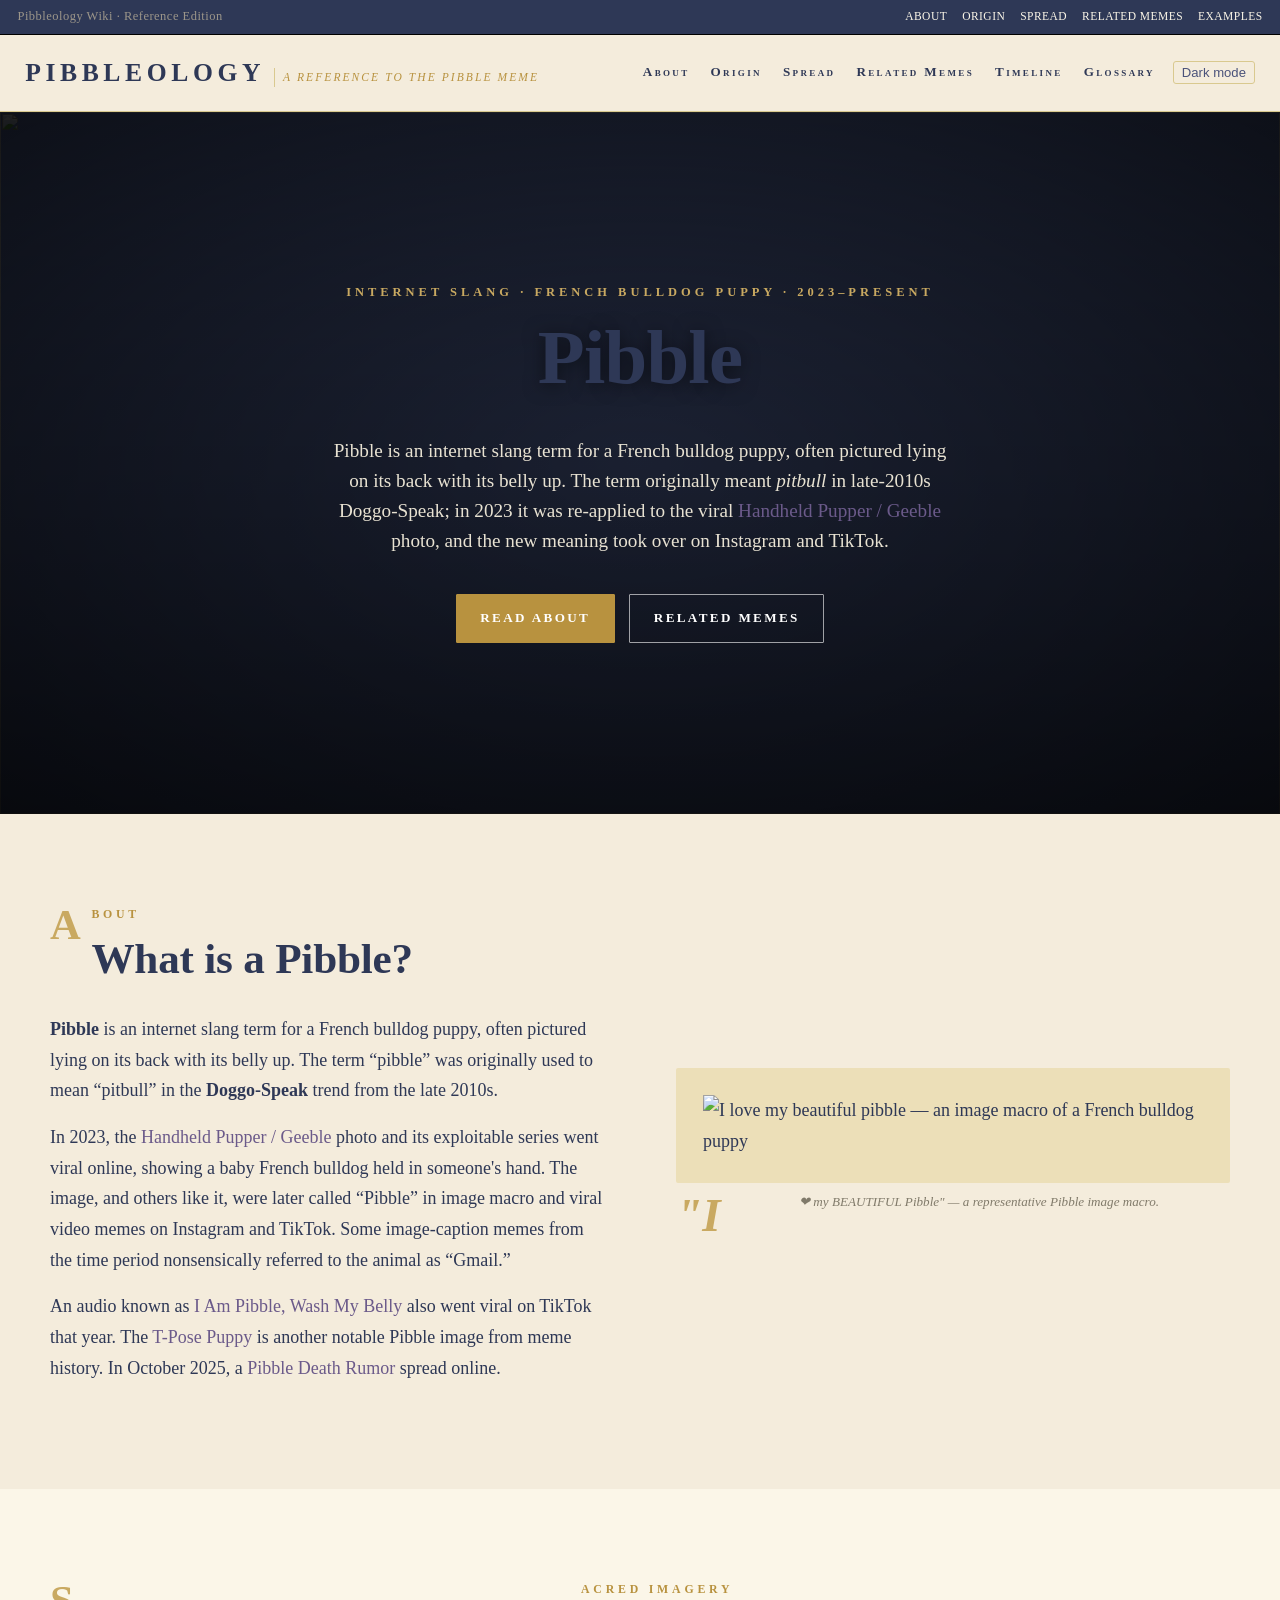
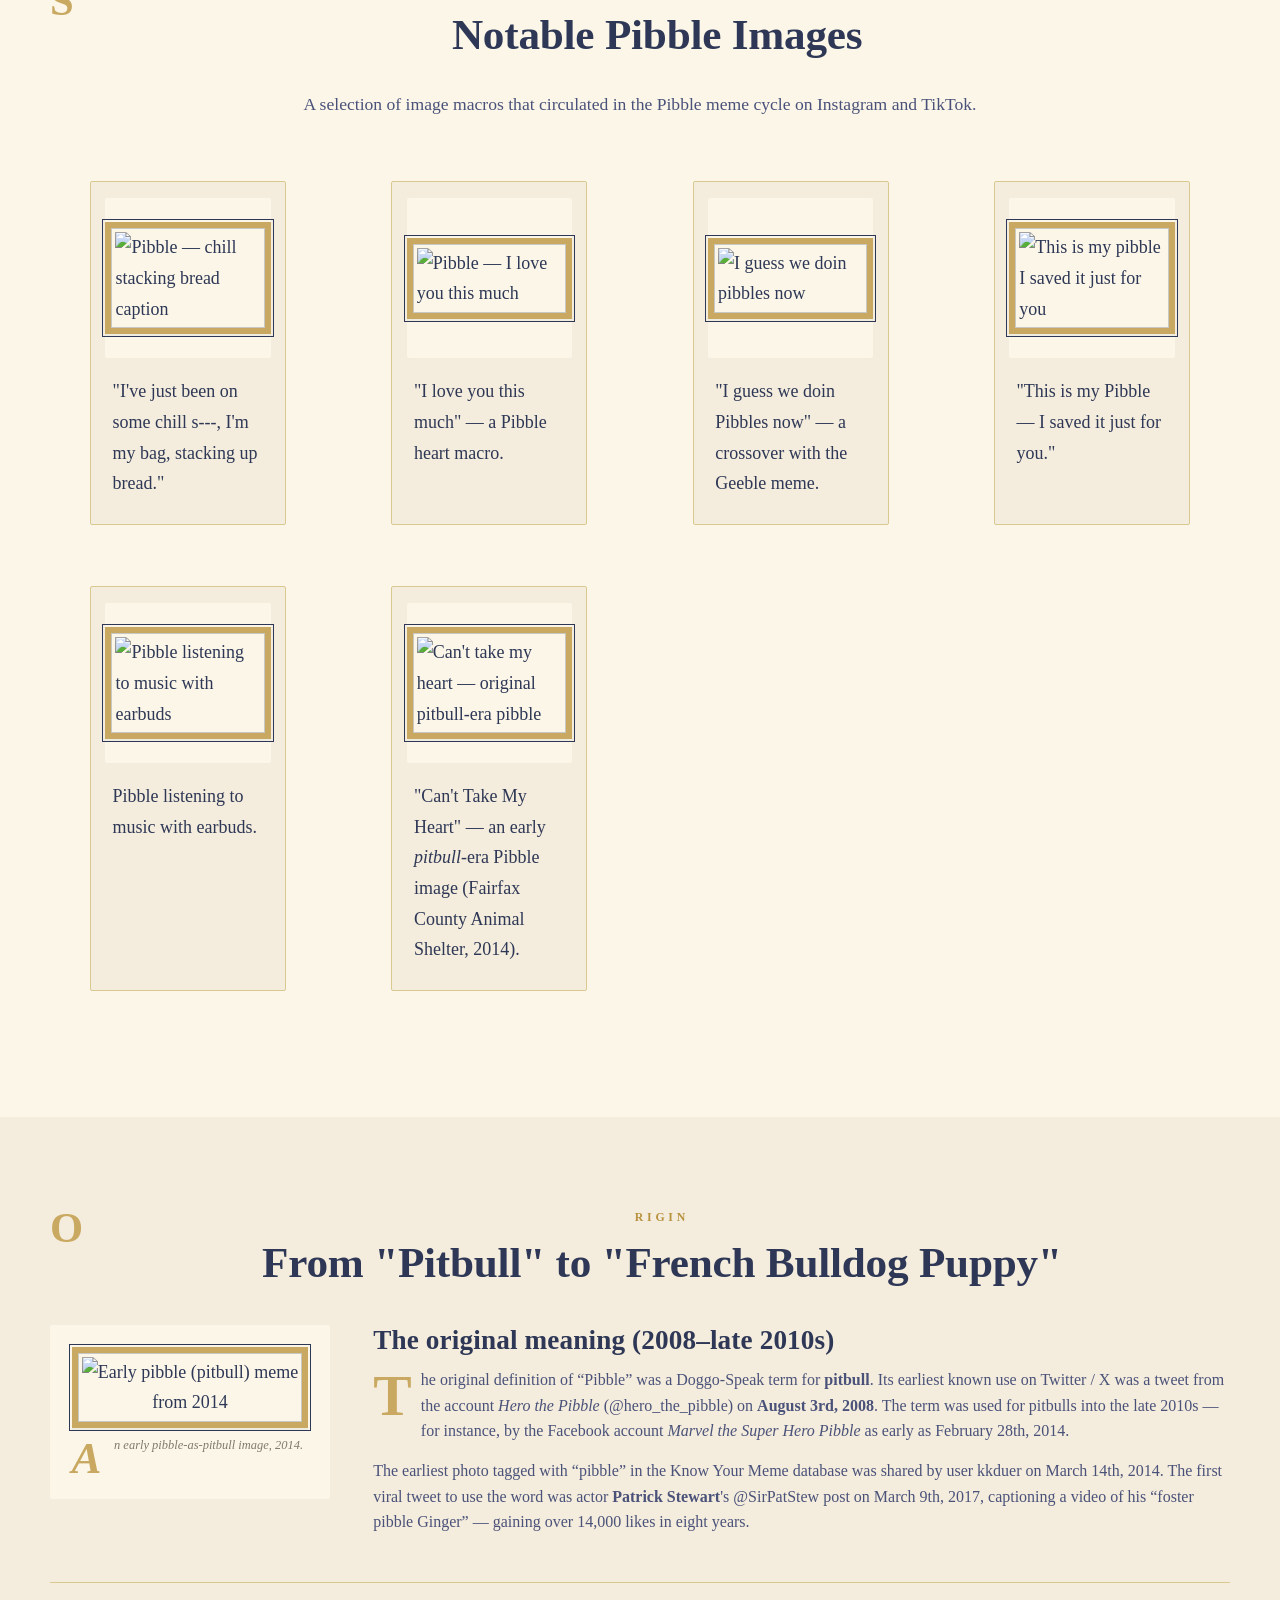
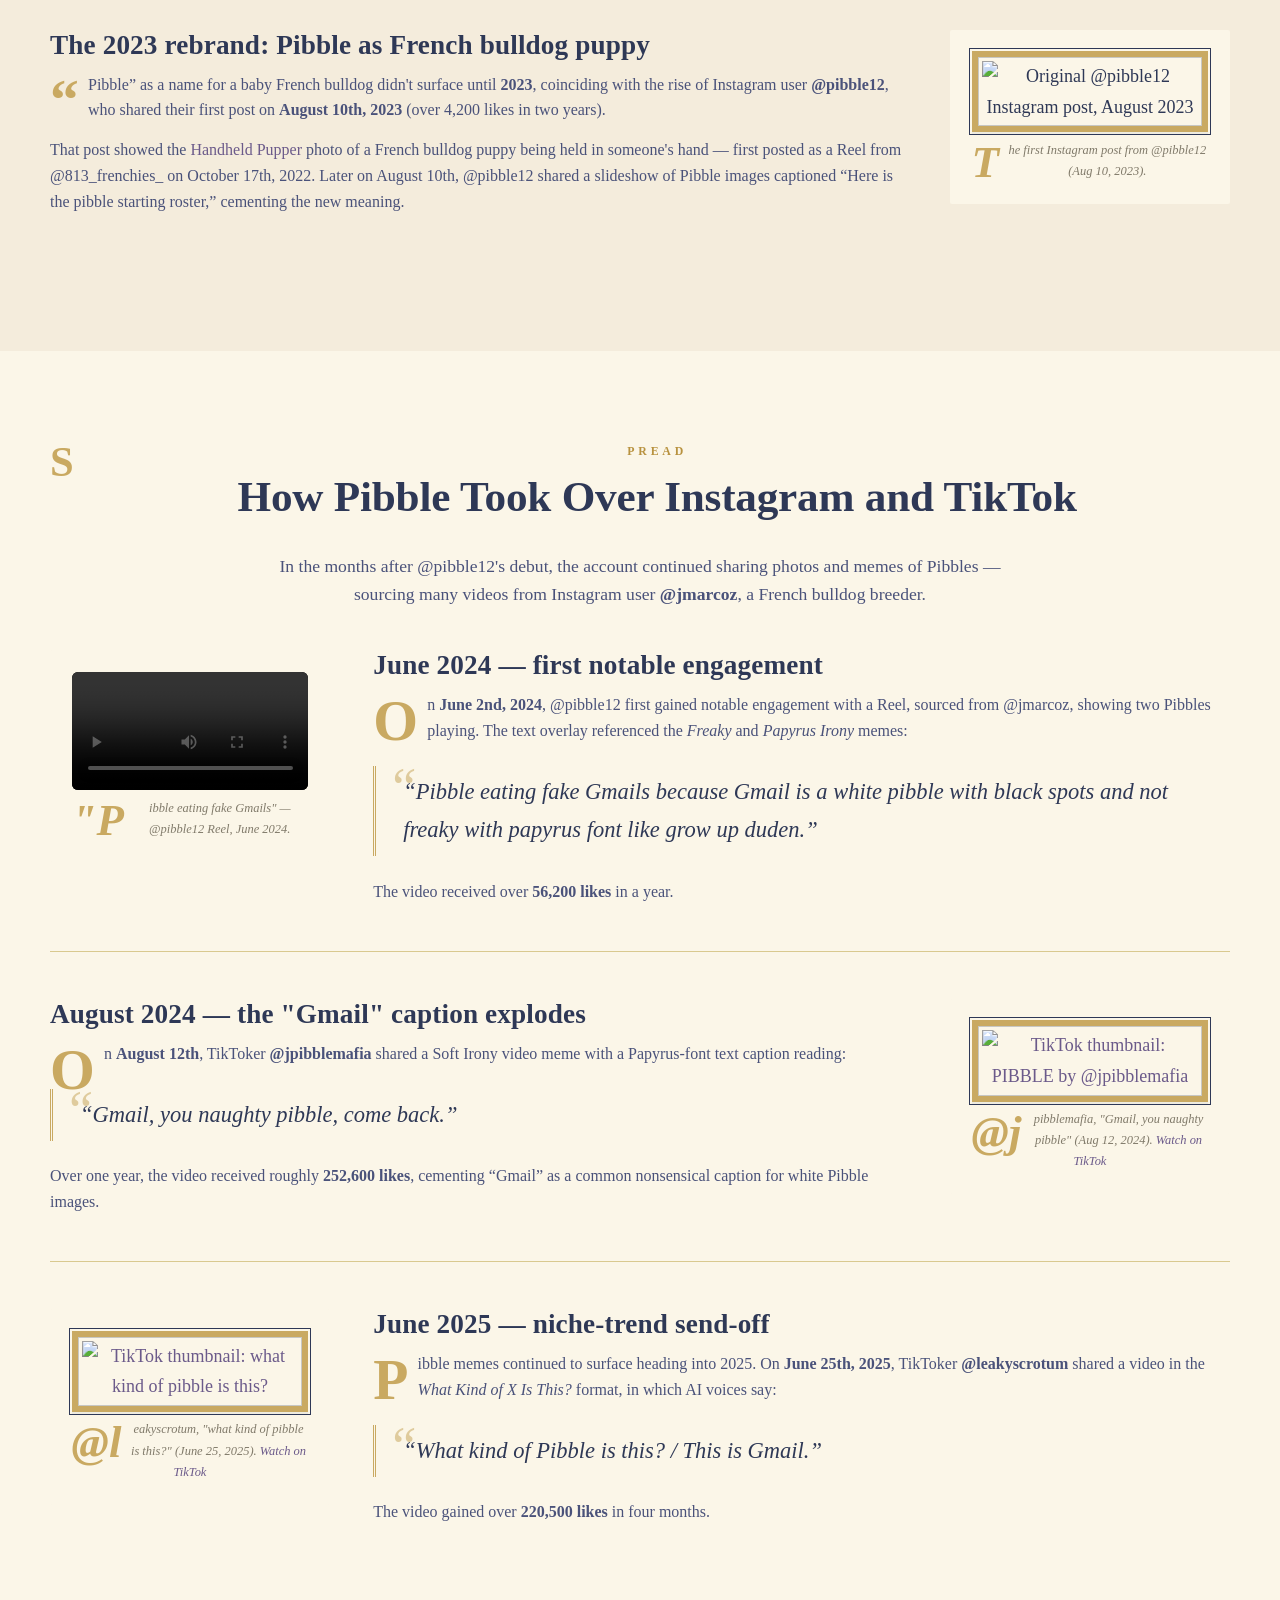
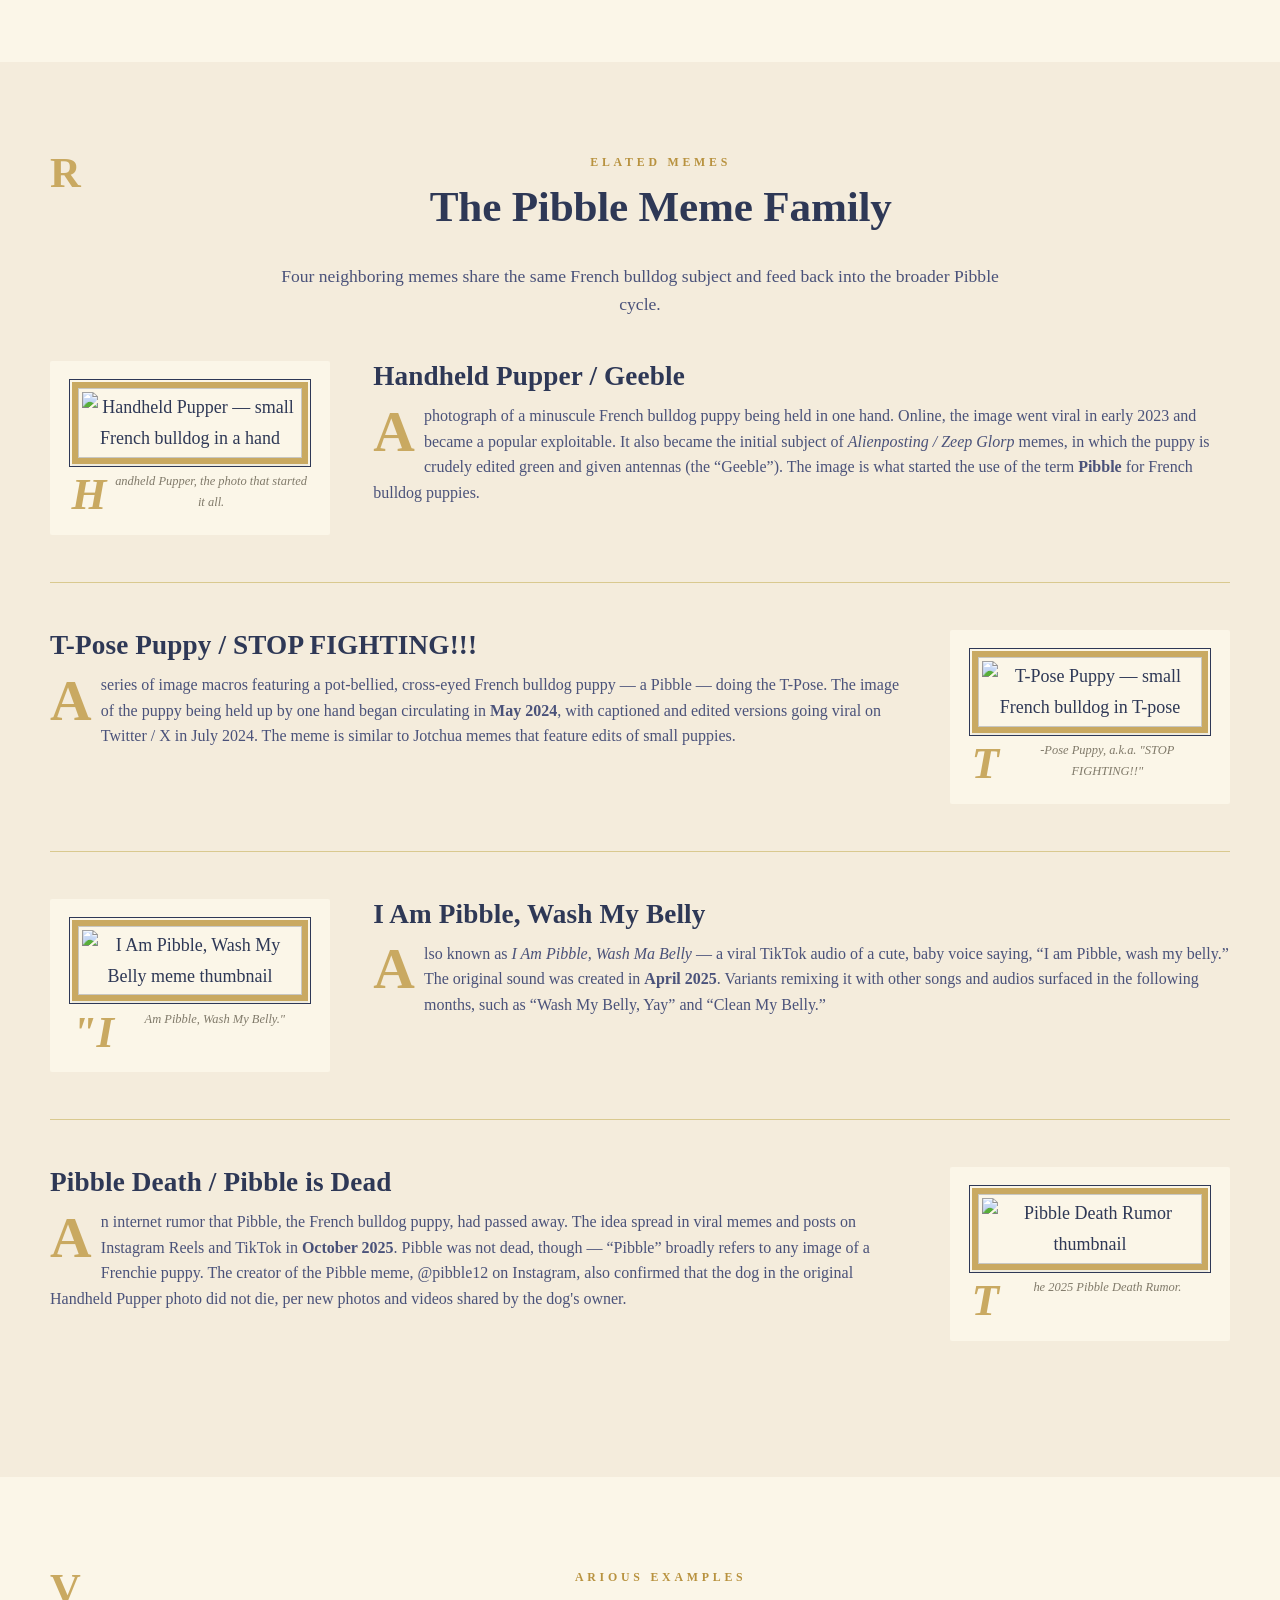
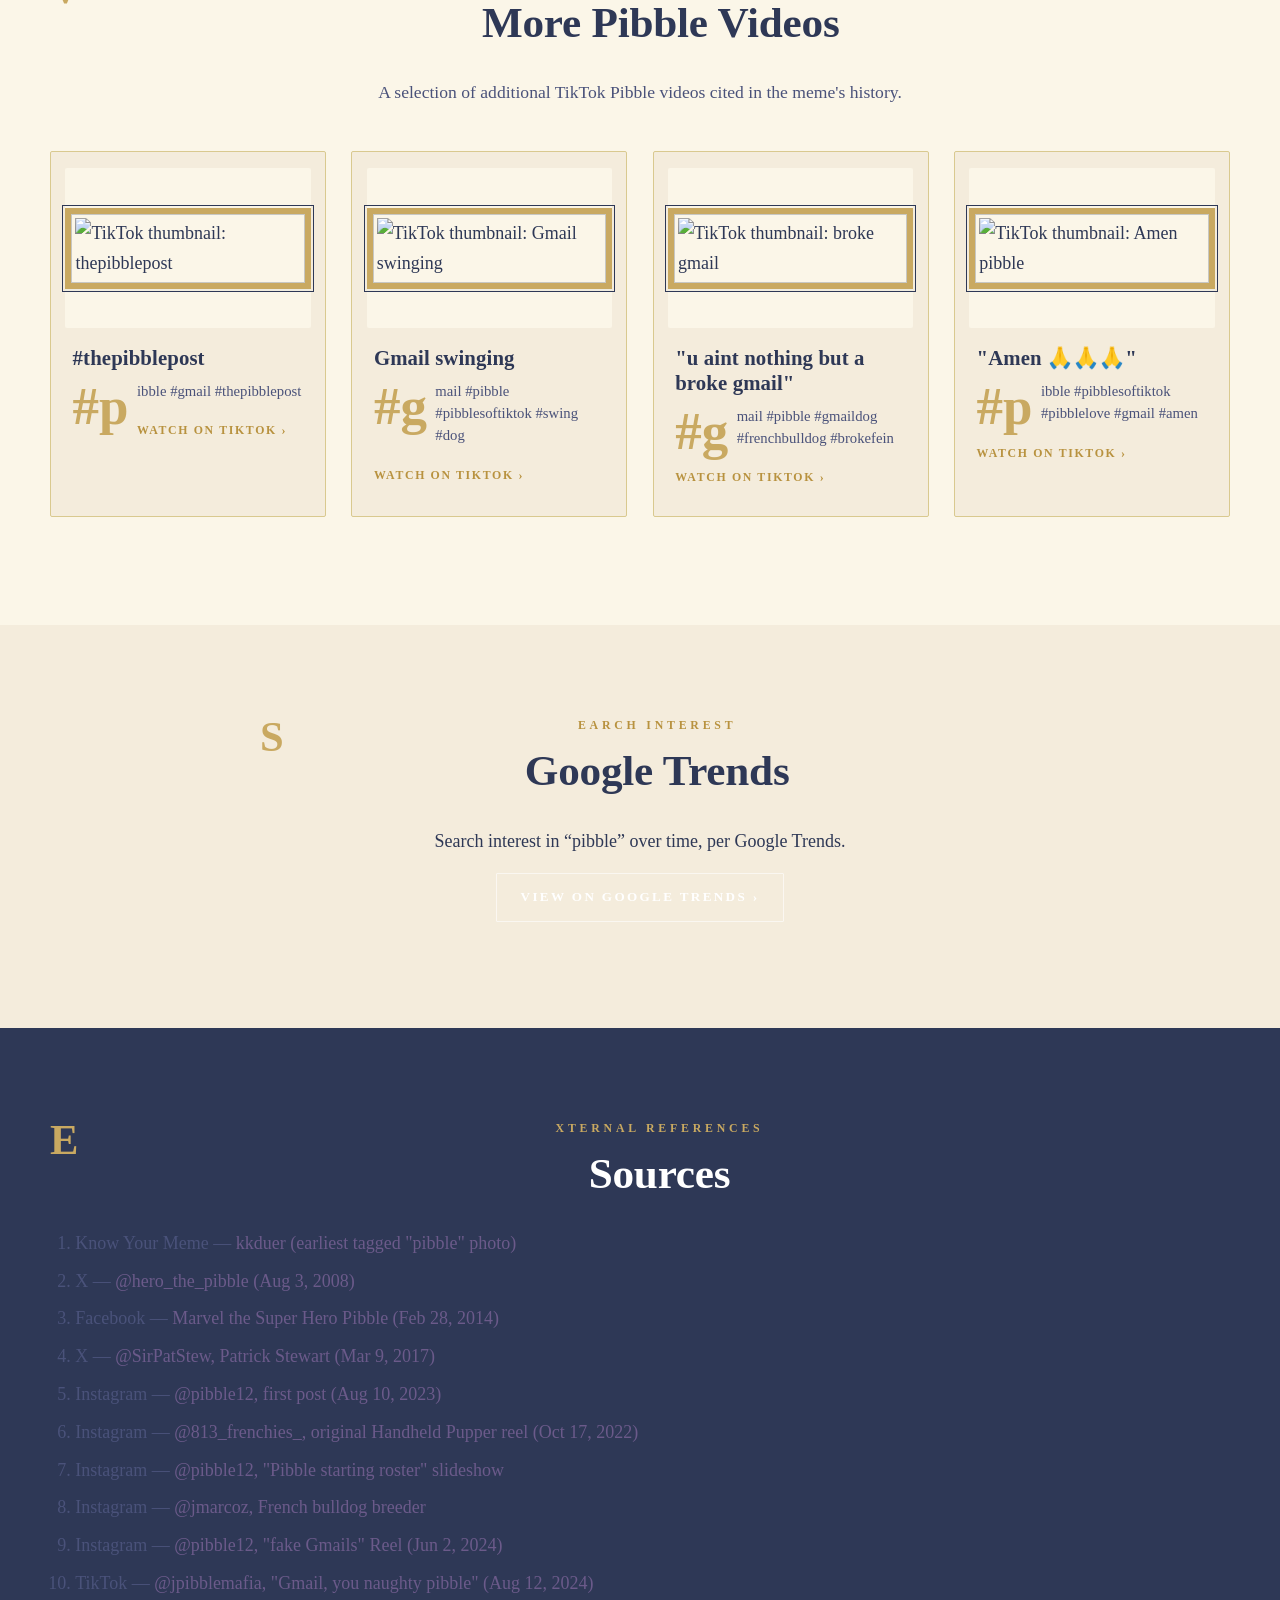
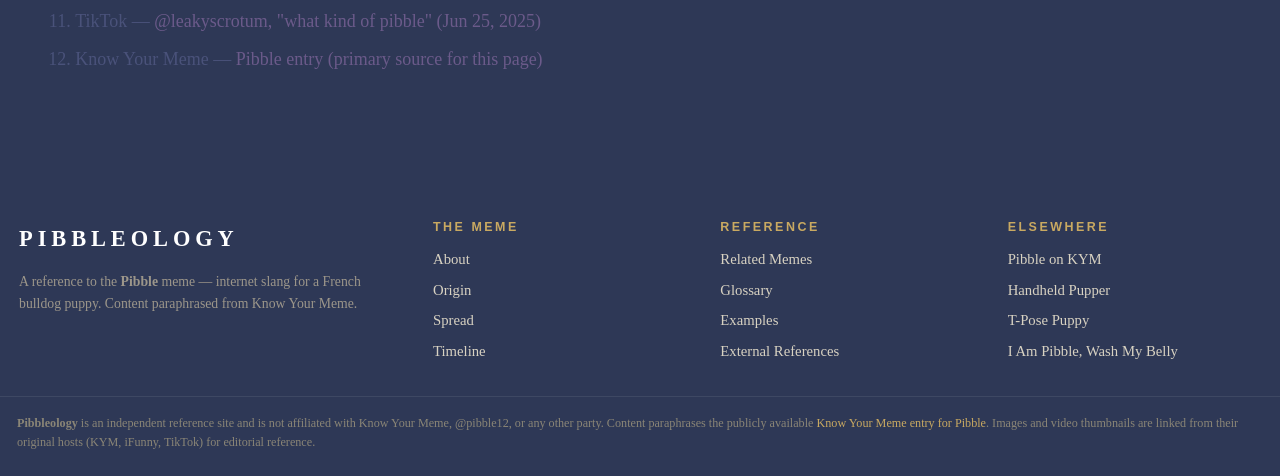
==== index.html @ 84e700c6 "Reskin site as illuminated manuscript ("Reliquary Pastel") Swap palette and typography across the wh" ====
<!doctype html>
<html lang="en" data-theme="light">
<head>
<meta charset="utf-8">
<meta name="viewport" content="width=device-width,initial-scale=1">
<title>Pibble — The Pibbleology Wiki</title>
<meta name="description" content="Pibble is an internet slang term for a French bulldog puppy, often pictured lying on its back with its belly up. A complete reference to the meme — its origin, spread, related memes (Handheld Pupper / Geeble, T-Pose Puppy, I Am Pibble Wash My Belly), and the 2025 Pibble Death Rumor.">
<link rel="stylesheet" href="style.css">
<link rel="icon" href="data:image/svg+xml,%3Csvg xmlns='http://www.w3.org/2000/svg' viewBox='0 0 64 64'%3E%3Ccircle cx='32' cy='32' r='28' fill='%238a6d3b'/%3E%3Ctext x='32' y='44' font-family='Georgia' font-size='36' fill='white' text-anchor='middle'%3EP%3C/text%3E%3C/svg%3E">
</head>
<body class="institutional">

<a class="skip-link" href="#content">Skip to content</a>

<div class="utility-bar">
  <div class="utility-inner">
    <span class="util-locale">Pibbleology Wiki &middot; Reference Edition</span>
    <span class="util-spacer"></span>
    <a href="#about">About</a>
    <a href="#origin">Origin</a>
    <a href="#spread">Spread</a>
    <a href="#related">Related Memes</a>
    <a href="#examples">Examples</a>
  </div>
</div>

<header class="site-header institutional-header" role="banner">
  <div class="header-inner">
    <a class="brand" href="index.html" aria-label="Pibbleology home">
      <span class="brand-mark">PIBBLEOLOGY</span>
      <span class="brand-tag">A Reference to the Pibble Meme</span>
    </a>
    <span class="header-spacer"></span>
    <nav class="header-nav" aria-label="Primary">
      <a href="#about">About</a>
      <a href="#origin">Origin</a>
      <a href="#spread">Spread</a>
      <a href="characters.html">Related Memes</a>
      <a href="lore-timeline.html">Timeline</a>
      <a href="glossary.html">Glossary</a>
    </nav>
    <button id="theme-toggle" class="theme-toggle" type="button" aria-pressed="false">Dark mode</button>
  </div>
</header>

<main id="content" role="main">

  <section class="hero-mega" aria-labelledby="hero-h">
    <div class="hero-mega-bg" aria-hidden="true">
      <img src="https://i.kym-cdn.com/entries/icons/facebook/000/055/364/pibble.jpg" alt="">
    </div>
    <div class="hero-mega-inner">
      <p class="hero-eyebrow">Internet Slang &middot; French Bulldog Puppy &middot; 2023–present</p>
      <h1 id="hero-h" class="hero-mega-title">Pibble</h1>
      <p class="hero-mega-sub">
        Pibble is an internet slang term for a French bulldog puppy, often
        pictured lying on its back with its belly up. The term originally meant
        <em>pitbull</em> in late-2010s Doggo-Speak; in 2023 it was re-applied to
        the viral <a href="#handheld">Handheld Pupper / Geeble</a> photo, and
        the new meaning took over on Instagram and TikTok.
      </p>
      <div class="hero-cta-row">
        <a class="cta-primary" href="#about">Read About</a>
        <a class="cta-secondary" href="#related">Related Memes</a>
      </div>
    </div>
  </section>

  <section id="about" class="block block-split" aria-labelledby="about-h">
    <div class="block-inner">
      <div class="split-text">
        <p class="block-eyebrow">About</p>
        <h2 id="about-h">What is a Pibble?</h2>
        <p>
          <strong>Pibble</strong> is an internet slang term for a French
          bulldog puppy, often pictured lying on its back with its belly up.
          The term <q>pibble</q> was originally used to mean <q>pitbull</q> in
          the <strong>Doggo-Speak</strong> trend from the late 2010s.
        </p>
        <p>
          In 2023, the <a href="#handheld">Handheld Pupper / Geeble</a> photo
          and its exploitable series went viral online, showing a baby French
          bulldog held in someone's hand. The image, and others like it, were
          later called <q>Pibble</q> in image macro and viral video memes on
          Instagram and TikTok. Some image-caption memes from the time period
          nonsensically referred to the animal as <q>Gmail.</q>
        </p>
        <p>
          An audio known as <a href="#wash-belly">I Am Pibble, Wash My Belly</a>
          also went viral on TikTok that year. The
          <a href="#t-pose">T-Pose Puppy</a> is another notable Pibble image
          from meme history. In October 2025, a
          <a href="#death-rumor">Pibble Death Rumor</a> spread online.
        </p>
      </div>
      <div class="split-media">
        <img src="https://i.kym-cdn.com/photos/images/list/003/147/549/808.jpg" alt="I love my beautiful pibble — an image macro of a French bulldog puppy">
        <p class="media-caption">"I ❤ my BEAUTIFUL Pibble" — a representative Pibble image macro.</p>
      </div>
    </div>
  </section>

  <section class="block block-tan" aria-labelledby="gallery-h">
    <div class="block-inner">
      <p class="block-eyebrow centered">Sacred Imagery</p>
      <h2 id="gallery-h" class="centered">Notable Pibble Images</h2>
      <p class="block-lede centered">
        A selection of image macros that circulated in the Pibble meme cycle
        on Instagram and TikTok.
      </p>
      <div class="member-grid">
        <figure class="member-card">
          <div class="member-photo"><img src="https://i.kym-cdn.com/photos/images/list/003/147/548/306.jpg" alt="Pibble — chill stacking bread caption"></div>
          <figcaption>"I've just been on some chill s---, I'm my bag, stacking up bread."</figcaption>
        </figure>
        <figure class="member-card">
          <div class="member-photo"><img src="https://i.kym-cdn.com/photos/images/list/003/147/547/27c.jpg" alt="Pibble — I love you this much"></div>
          <figcaption>"I love you this much" — a Pibble heart macro.</figcaption>
        </figure>
        <figure class="member-card">
          <div class="member-photo"><img src="https://i.kym-cdn.com/photos/images/list/003/147/545/0d7.jpg" alt="I guess we doin pibbles now"></div>
          <figcaption>"I guess we doin Pibbles now" — a crossover with the Geeble meme.</figcaption>
        </figure>
        <figure class="member-card">
          <div class="member-photo"><img src="https://i.kym-cdn.com/photos/images/list/003/147/544/51b.jpg" alt="This is my pibble I saved it just for you"></div>
          <figcaption>"This is my Pibble — I saved it just for you."</figcaption>
        </figure>
        <figure class="member-card">
          <div class="member-photo"><img src="https://i.kym-cdn.com/photos/images/list/003/147/543/3c7.jpg" alt="Pibble listening to music with earbuds"></div>
          <figcaption>Pibble listening to music with earbuds.</figcaption>
        </figure>
        <figure class="member-card">
          <div class="member-photo"><img src="https://i.kym-cdn.com/photos/images/newsfeed/000/716/458/60e.jpg" alt="Can't take my heart — original pitbull-era pibble"></div>
          <figcaption>"Can't Take My Heart" — an early <em>pitbull</em>-era Pibble image (Fairfax County Animal Shelter, 2014).</figcaption>
        </figure>
      </div>
    </div>
  </section>

  <section id="origin" class="block" aria-labelledby="origin-h">
    <div class="block-inner">
      <p class="block-eyebrow centered">Origin</p>
      <h2 id="origin-h" class="centered">From "Pitbull" to "French Bulldog Puppy"</h2>

      <div class="profile-row">
        <div class="profile-media">
          <img src="https://i.kym-cdn.com/photos/images/newsfeed/000/716/458/60e.jpg" alt="Early pibble (pitbull) meme from 2014">
          <p class="profile-caption">An early <em>pibble</em>-as-pitbull image, 2014.</p>
        </div>
        <div class="profile-text">
          <h3>The original meaning (2008–late 2010s)</h3>
          <p>
            The original definition of <q>Pibble</q> was a Doggo-Speak term
            for <strong>pitbull</strong>. Its earliest known use on Twitter / X
            was a tweet from the account <em>Hero the Pibble</em>
            (@hero_the_pibble) on <strong>August 3rd, 2008</strong>. The term
            was used for pitbulls into the late 2010s — for instance, by the
            Facebook account <em>Marvel the Super Hero Pibble</em> as early as
            February 28th, 2014.
          </p>
          <p>
            The earliest photo tagged with <q>pibble</q> in the Know Your Meme
            database was shared by user kkduer on March 14th, 2014. The first
            viral tweet to use the word was actor <strong>Patrick Stewart</strong>'s
            @SirPatStew post on March 9th, 2017, captioning a video of his
            <q>foster pibble Ginger</q> — gaining over 14,000 likes in eight
            years.
          </p>
        </div>
      </div>

      <div class="profile-row reversed">
        <div class="profile-media">
          <img src="https://i.kym-cdn.com/photos/images/newsfeed/003/144/564/d85.jpeg" alt="Original @pibble12 Instagram post, August 2023">
          <p class="profile-caption">The first Instagram post from @pibble12 (Aug 10, 2023).</p>
        </div>
        <div class="profile-text">
          <h3>The 2023 rebrand: Pibble as French bulldog puppy</h3>
          <p>
            <q>Pibble</q> as a name for a baby French bulldog didn't surface
            until <strong>2023</strong>, coinciding with the rise of Instagram
            user <strong>@pibble12</strong>, who shared their first post on
            <strong>August 10th, 2023</strong> (over 4,200 likes in two years).
          </p>
          <p>
            That post showed the <a href="#handheld">Handheld Pupper</a> photo
            of a French bulldog puppy being held in someone's hand &mdash; first
            posted as a Reel from @813_frenchies_ on October 17th, 2022. Later
            on August 10th, @pibble12 shared a slideshow of Pibble images
            captioned <q>Here is the pibble starting roster,</q> cementing the
            new meaning.
          </p>
        </div>
      </div>
    </div>
  </section>

  <section id="spread" class="block block-tan" aria-labelledby="spread-h">
    <div class="block-inner">
      <p class="block-eyebrow centered">Spread</p>
      <h2 id="spread-h" class="centered">How Pibble Took Over Instagram and TikTok</h2>
      <p class="block-lede centered">
        In the months after @pibble12's debut, the account continued sharing
        photos and memes of Pibbles — sourcing many videos from Instagram user
        <strong>@jmarcoz</strong>, a French bulldog breeder.
      </p>

      <div class="profile-row">
        <div class="profile-media">
          <video controls preload="metadata" width="100%" src="https://img.ifunny.co/videos/cfd05e72d14eab410513c20b2d530b1a944d2b269a2e2515d30b8740a748f55f_1.mp4"></video>
          <p class="profile-caption">"Pibble eating fake Gmails" — @pibble12 Reel, June 2024.</p>
        </div>
        <div class="profile-text">
          <h3>June 2024 — first notable engagement</h3>
          <p>
            On <strong>June 2nd, 2024</strong>, @pibble12 first gained notable
            engagement with a Reel, sourced from @jmarcoz, showing two Pibbles
            playing. The text overlay referenced the <em>Freaky</em> and
            <em>Papyrus Irony</em> memes:
          </p>
          <blockquote>
            <q>Pibble eating fake Gmails because Gmail is a white pibble with
            black spots and not freaky with papyrus font like grow up duden.</q>
          </blockquote>
          <p>The video received over <strong>56,200 likes</strong> in a year.</p>
        </div>
      </div>

      <div class="profile-row reversed">
        <div class="profile-media">
          <a href="https://www.tiktok.com/@jpibblemafia/video/7402198725755440416" rel="noopener">
            <img src="https://p16-common-sign.tiktokcdn-us.com/tos-useast2a-p-0037-euttp/oI57eLzRIISEA85B45efWERAGZfDaG8QNBuJEq~tplv-tiktokx-origin.image?dr=9636&amp;x-expires=1778817600&amp;x-signature=YbOE5VtH0LOfIz%2B88vI0iKW1lxo%3D&amp;t=4d5b0474&amp;ps=13740610&amp;shp=81f88b70&amp;shcp=43f4a2f9&amp;idc=useast8" alt="TikTok thumbnail: PIBBLE by @jpibblemafia">
          </a>
          <p class="profile-caption">@jpibblemafia, "Gmail, you naughty pibble" (Aug 12, 2024). <a href="https://www.tiktok.com/@jpibblemafia/video/7402198725755440416" rel="noopener">Watch on TikTok</a></p>
        </div>
        <div class="profile-text">
          <h3>August 2024 — the "Gmail" caption explodes</h3>
          <p>
            On <strong>August 12th</strong>, TikToker
            <strong>@jpibblemafia</strong> shared a Soft Irony video meme with
            a Papyrus-font text caption reading:
          </p>
          <blockquote><q>Gmail, you naughty pibble, come back.</q></blockquote>
          <p>
            Over one year, the video received roughly
            <strong>252,600 likes</strong>, cementing <q>Gmail</q> as a common
            nonsensical caption for white Pibble images.
          </p>
        </div>
      </div>

      <div class="profile-row">
        <div class="profile-media">
          <a href="https://www.tiktok.com/@leakyscrotum/video/7520060469173046559" rel="noopener">
            <img src="https://p16-common-sign.tiktokcdn-us.com/tos-useast8-p-0068-tx2/oQKF2EBYIYRVJ8R0YffocIJSozvn7DonXCEAAE~tplv-tiktokx-origin.image?dr=9636&amp;x-expires=1778817600&amp;x-signature=jLlTsN4jwF9ToJYabi7dvZPM6GE%3D&amp;t=4d5b0474&amp;ps=13740610&amp;shp=81f88b70&amp;shcp=43f4a2f9&amp;idc=useast8" alt="TikTok thumbnail: what kind of pibble is this?">
          </a>
          <p class="profile-caption">@leakyscrotum, "what kind of pibble is this?" (June 25, 2025). <a href="https://www.tiktok.com/@leakyscrotum/video/7520060469173046559" rel="noopener">Watch on TikTok</a></p>
        </div>
        <div class="profile-text">
          <h3>June 2025 — niche-trend send-off</h3>
          <p>
            Pibble memes continued to surface heading into 2025. On
            <strong>June 25th, 2025</strong>, TikToker
            <strong>@leakyscrotum</strong> shared a video in the
            <em>What Kind of X Is This?</em> format, in which AI voices say:
          </p>
          <blockquote><q>What kind of Pibble is this? / This is Gmail.</q></blockquote>
          <p>The video gained over <strong>220,500 likes</strong> in four months.</p>
        </div>
      </div>
    </div>
  </section>

  <section id="related" class="block" aria-labelledby="related-h">
    <div class="block-inner">
      <p class="block-eyebrow centered">Related Memes</p>
      <h2 id="related-h" class="centered">The Pibble Meme Family</h2>
      <p class="block-lede centered">
        Four neighboring memes share the same French bulldog subject and
        feed back into the broader Pibble cycle.
      </p>

      <div class="profile-row" id="handheld">
        <div class="profile-media">
          <img src="https://i.kym-cdn.com/photos/images/newsfeed/002/564/498/74a.jpg" alt="Handheld Pupper — small French bulldog in a hand">
          <p class="profile-caption">Handheld Pupper, the photo that started it all.</p>
        </div>
        <div class="profile-text">
          <h3>Handheld Pupper / Geeble</h3>
          <p>
            A photograph of a minuscule French bulldog puppy being held in one
            hand. Online, the image went viral in early 2023 and became a
            popular exploitable. It also became the initial subject of
            <em>Alienposting / Zeep Glorp</em> memes, in which the puppy is
            crudely edited green and given antennas (the <q>Geeble</q>).
            The image is what started the use of the term <strong>Pibble</strong>
            for French bulldog puppies.
          </p>
        </div>
      </div>

      <div class="profile-row reversed" id="t-pose">
        <div class="profile-media">
          <img src="https://i.kym-cdn.com/photos/images/newsfeed/002/854/658/e65.png" alt="T-Pose Puppy — small French bulldog in T-pose">
          <p class="profile-caption">T-Pose Puppy, a.k.a. "STOP FIGHTING!!"</p>
        </div>
        <div class="profile-text">
          <h3>T-Pose Puppy / STOP FIGHTING!!!</h3>
          <p>
            A series of image macros featuring a pot-bellied, cross-eyed
            French bulldog puppy &mdash; a Pibble &mdash; doing the T-Pose. The
            image of the puppy being held up by one hand began circulating in
            <strong>May 2024</strong>, with captioned and edited versions going
            viral on Twitter / X in July 2024. The meme is similar to Jotchua
            memes that feature edits of small puppies.
          </p>
        </div>
      </div>

      <div class="profile-row" id="wash-belly">
        <div class="profile-media">
          <img src="https://i.kym-cdn.com/entries/icons/mobile/000/055/463/i-am-pibble-wash-my-belly.jpg" alt="I Am Pibble, Wash My Belly meme thumbnail">
          <p class="profile-caption">"I Am Pibble, Wash My Belly."</p>
        </div>
        <div class="profile-text">
          <h3>I Am Pibble, Wash My Belly</h3>
          <p>
            Also known as <em>I Am Pibble, Wash Ma Belly</em> &mdash; a viral
            TikTok audio of a cute, baby voice saying,
            <q>I am Pibble, wash my belly.</q> The original sound was created
            in <strong>April 2025</strong>. Variants remixing it with other
            songs and audios surfaced in the following months, such as
            <q>Wash My Belly, Yay</q> and <q>Clean My Belly.</q>
          </p>
        </div>
      </div>

      <div class="profile-row reversed" id="death-rumor">
        <div class="profile-media">
          <img src="https://i.kym-cdn.com/entries/icons/original/000/055/476/pibble-died.jpg" alt="Pibble Death Rumor thumbnail">
          <p class="profile-caption">The 2025 Pibble Death Rumor.</p>
        </div>
        <div class="profile-text">
          <h3>Pibble Death / Pibble is Dead</h3>
          <p>
            An internet rumor that Pibble, the French bulldog puppy, had
            passed away. The idea spread in viral memes and posts on Instagram
            Reels and TikTok in <strong>October 2025</strong>. Pibble was not
            dead, though &mdash; <q>Pibble</q> broadly refers to any image of a
            Frenchie puppy. The creator of the Pibble meme, @pibble12 on
            Instagram, also confirmed that the dog in the original Handheld
            Pupper photo did not die, per new photos and videos shared by the
            dog's owner.
          </p>
        </div>
      </div>
    </div>
  </section>

  <section id="examples" class="block block-tan" aria-labelledby="examples-h">
    <div class="block-inner">
      <p class="block-eyebrow centered">Various Examples</p>
      <h2 id="examples-h" class="centered">More Pibble Videos</h2>
      <p class="block-lede centered">
        A selection of additional TikTok Pibble videos cited in the meme's
        history.
      </p>

      <div class="member-grid">
        <a class="member-card" href="https://www.tiktok.com/tag/thepibblepost" rel="noopener">
          <div class="member-photo"><img src="https://p19-common-sign.tiktokcdn-us.com/tos-alisg-p-0037/o4ERhyIofZM35LDlBgf4FrAUBxIKTN7VBJaonE~tplv-tiktokx-origin.image?dr=9636&amp;x-expires=1778817600&amp;x-signature=sTEDoeAbJ3REfbI0l5x66kkS9dw%3D&amp;t=4d5b0474&amp;ps=13740610&amp;shp=81f88b70&amp;shcp=43f4a2f9&amp;idc=useast8" alt="TikTok thumbnail: thepibblepost"></div>
          <h3>#thepibblepost</h3>
          <p>#pibble #gmail #thepibblepost</p>
          <span class="member-link">Watch on TikTok &rsaquo;</span>
        </a>
        <a class="member-card" href="https://www.tiktok.com/tag/pibble" rel="noopener">
          <div class="member-photo"><img src="https://p19-common-sign.tiktokcdn-us.com/tos-useast5-p-0068-tx/oA83dxC8QII09zoce68ifGJKfgeOQn5eAAWLZM~tplv-tiktokx-origin.image?dr=9636&amp;x-expires=1778817600&amp;x-signature=5MFULRyPmxYs8PomtAO9qmTxWFQ%3D&amp;t=4d5b0474&amp;ps=13740610&amp;shp=81f88b70&amp;shcp=43f4a2f9&amp;idc=useast8" alt="TikTok thumbnail: Gmail swinging"></div>
          <h3>Gmail swinging</h3>
          <p>#gmail #pibble #pibblesoftiktok #swing #dog</p>
          <span class="member-link">Watch on TikTok &rsaquo;</span>
        </a>
        <a class="member-card" href="https://www.tiktok.com/tag/brokefein" rel="noopener">
          <div class="member-photo"><img src="https://p19-common-sign.tiktokcdn-us.com/tos-useast8-p-0068-tx2/okyQVQW2AAqvEpgIRFf0CnDB5IReUEELYLKLCI~tplv-tiktokx-origin.image?dr=9636&amp;x-expires=1778817600&amp;x-signature=VBeOUuoMgxCYK%2FDEwbAFjPYMrGU%3D&amp;t=4d5b0474&amp;ps=13740610&amp;shp=81f88b70&amp;shcp=43f4a2f9&amp;idc=useast8" alt="TikTok thumbnail: broke gmail"></div>
          <h3>"u aint nothing but a broke gmail"</h3>
          <p>#gmail #pibble #gmaildog #frenchbulldog #brokefein</p>
          <span class="member-link">Watch on TikTok &rsaquo;</span>
        </a>
        <a class="member-card" href="https://www.tiktok.com/tag/pibblelove" rel="noopener">
          <div class="member-photo"><img src="https://p16-common-sign.tiktokcdn-us.com/tos-no1a-p-0037-no/o8xBjBkT0hCmhoElA0iiwLBoCMAIGWiIEof8yo~tplv-tiktokx-origin.image?dr=9636&amp;x-expires=1778817600&amp;x-signature=V8OkT13xkfuniN7G5qDf8Z3z1dI%3D&amp;t=4d5b0474&amp;ps=13740610&amp;shp=81f88b70&amp;shcp=43f4a2f9&amp;idc=useast8" alt="TikTok thumbnail: Amen pibble"></div>
          <h3>"Amen 🙏🙏🙏"</h3>
          <p>#pibble #pibblesoftiktok #pibblelove #gmail #amen</p>
          <span class="member-link">Watch on TikTok &rsaquo;</span>
        </a>
      </div>
    </div>
  </section>

  <section class="block" aria-labelledby="trends-h">
    <div class="block-inner narrow">
      <p class="block-eyebrow centered">Search Interest</p>
      <h2 id="trends-h" class="centered">Google Trends</h2>
      <p class="centered">
        Search interest in <q>pibble</q> over time, per Google Trends.
      </p>
      <p class="centered">
        <a class="cta-secondary" href="https://trends.google.com/trends/explore?date=all&amp;q=pibble" rel="noopener">View on Google Trends &rsaquo;</a>
      </p>
    </div>
  </section>

  <section id="references" class="block block-dark" aria-labelledby="refs-h">
    <div class="block-inner">
      <p class="block-eyebrow centered">External References</p>
      <h2 id="refs-h" class="centered">Sources</h2>
      <ol class="references-list">
        <li>Know Your Meme &mdash; <a href="https://knowyourmeme.com/photos/716458" rel="noopener">kkduer (earliest tagged "pibble" photo)</a></li>
        <li>X &mdash; <a href="https://x.com/hero_the_pibble/status/876612274" rel="noopener">@hero_the_pibble (Aug 3, 2008)</a></li>
        <li>Facebook &mdash; <a href="https://www.facebook.com/MarvelTheSuperHeroPibble/" rel="noopener">Marvel the Super Hero Pibble (Feb 28, 2014)</a></li>
        <li>X &mdash; <a href="https://x.com/SirPatStew/status/839979016744390657" rel="noopener">@SirPatStew, Patrick Stewart (Mar 9, 2017)</a></li>
        <li>Instagram &mdash; <a href="https://www.instagram.com/p/CvxtUIBJ3R0/" rel="noopener">@pibble12, first post (Aug 10, 2023)</a></li>
        <li>Instagram &mdash; <a href="https://www.instagram.com/reel/Cj1PMOJvv4m/" rel="noopener">@813_frenchies_, original Handheld Pupper reel (Oct 17, 2022)</a></li>
        <li>Instagram &mdash; <a href="https://www.instagram.com/p/CvxuQYOpNWc/" rel="noopener">@pibble12, "Pibble starting roster" slideshow</a></li>
        <li>Instagram &mdash; <a href="https://www.instagram.com/jmarcoz/" rel="noopener">@jmarcoz, French bulldog breeder</a></li>
        <li>Instagram &mdash; <a href="https://www.instagram.com/p/C7uziN-v0hF/" rel="noopener">@pibble12, "fake Gmails" Reel (Jun 2, 2024)</a></li>
        <li>TikTok &mdash; <a href="https://www.tiktok.com/@jpibblemafia/video/7402198725755440416" rel="noopener">@jpibblemafia, "Gmail, you naughty pibble" (Aug 12, 2024)</a></li>
        <li>TikTok &mdash; <a href="https://www.tiktok.com/@leakyscrotum/video/7520060469173046559" rel="noopener">@leakyscrotum, "what kind of pibble" (Jun 25, 2025)</a></li>
        <li>Know Your Meme &mdash; <a href="https://knowyourmeme.com/memes/pibble" rel="noopener">Pibble entry (primary source for this page)</a></li>
      </ol>
    </div>
  </section>

</main>

<footer class="site-footer institutional-footer">
  <div class="footer-inner footer-grid">
    <div>
      <div class="footer-brand">PIBBLEOLOGY</div>
      <p class="footer-blurb">
        A reference to the <strong>Pibble</strong> meme &mdash; internet slang
        for a French bulldog puppy. Content paraphrased from Know Your Meme.
      </p>
    </div>
    <div>
      <h4>The Meme</h4>
      <ul>
        <li><a href="#about">About</a></li>
        <li><a href="#origin">Origin</a></li>
        <li><a href="#spread">Spread</a></li>
        <li><a href="lore-timeline.html">Timeline</a></li>
      </ul>
    </div>
    <div>
      <h4>Reference</h4>
      <ul>
        <li><a href="characters.html">Related Memes</a></li>
        <li><a href="glossary.html">Glossary</a></li>
        <li><a href="#examples">Examples</a></li>
        <li><a href="#references">External References</a></li>
      </ul>
    </div>
    <div>
      <h4>Elsewhere</h4>
      <ul>
        <li><a href="https://knowyourmeme.com/memes/pibble" rel="noopener">Pibble on KYM</a></li>
        <li><a href="https://knowyourmeme.com/memes/handheld-pupper-geeble/" rel="noopener">Handheld Pupper</a></li>
        <li><a href="https://knowyourmeme.com/memes/t-pose-puppy-stop-fighting/" rel="noopener">T-Pose Puppy</a></li>
        <li><a href="https://knowyourmeme.com/memes/i-am-pibble-wash-my-belly" rel="noopener">I Am Pibble, Wash My Belly</a></li>
      </ul>
    </div>
  </div>
  <div class="footer-bottom">
    <div>
      <strong>Pibbleology</strong> is an independent reference site and is
      not affiliated with Know Your Meme, @pibble12, or any other party.
      Content paraphrases the publicly available
      <a href="https://knowyourmeme.com/memes/pibble" rel="noopener">Know Your Meme entry for Pibble</a>.
      Images and video thumbnails are linked from their original hosts (KYM,
      iFunny, TikTok) for editorial reference.
    </div>
  </div>
</footer>

<script src="script.js"></script>
</body>
</html>
---- style.css ----
/* =========================================================
   Pibbleology — stylesheet
   Sections:
     1. Reset & root tokens
     2. Light / dark themes
     3. Typography
     4. Layout (header, rails, main, infobox, footer)
     5. Components (TOC, infobox, search, references)
     6. Utilities & accessibility
     7. Responsive
   ========================================================= */

/* 1. Reset & root tokens ---------------------------------- */
*,
*::before,
*::after { box-sizing: border-box; }

html { scroll-behavior: smooth; }

:root {
  /* Reliquary Pastel — illuminated manuscript palette */
  --bg: #F4ECDC;            /* Vellum */
  --canvas: #FBF6E8;        /* Lighter vellum */
  --ink: #2E3856;           /* Cathedral Indigo */
  --ink-soft: #4a527a;
  --muted: #807a6a;
  --rule: #d9c98f;          /* dim gold rule */
  --rule-soft: #e8dec0;
  --link: #6B5A8A;          /* Ash Lilac (deeper) */
  --link-visited: #8a6db0;
  --link-hover: #b85a3a;    /* warm rust on hover */
  --accent: #C9A961;        /* Reliquary Gold */
  --accent-2: #9BAE8C;      /* Blessed Sage */
  --blush: #E8B8A8;         /* Pibble Blush */
  --lilac: #B8A8C4;         /* Ash Lilac */
  --infobox-bg: #f7eed7;
  --infobox-head: #ecd9a3;
  --code-bg: #efe6cc;
  --focus: #C9A961;
  --shadow: 0 1px 0 rgba(46,56,86,0.06);
  --maxw: 1240px;
  --rail: 220px;
  --infobox-w: 290px;
  --serif: "EB Garamond", Georgia, "Iowan Old Style", "Palatino Linotype", Palatino, serif;
  --display: "Cormorant Garamond", "EB Garamond", Georgia, serif;
  --blackletter: "UnifrakturCook", "Cormorant Garamond", serif;
  --marginalia: "Caveat", "Bradley Hand", cursive;
  --sans: -apple-system, BlinkMacSystemFont, "Segoe UI", Roboto, "Helvetica Neue", Arial, sans-serif;
}

/* 2. Themes ----------------------------------------------- */
html[data-theme="dark"] {
  /* Night Psalter — indigo cathedral after compline */
  --bg: #1a2138;
  --canvas: #232c47;
  --ink: #F4ECDC;
  --ink-soft: #d8cdb0;
  --muted: #a39880;
  --rule: #4a4226;
  --rule-soft: #2f3550;
  --link: #C9B8DC;
  --link-visited: #d8c4f0;
  --link-hover: #E8B8A8;
  --accent: #d6b271;
  --accent-2: #7d9070;
  --infobox-bg: #2a3354;
  --infobox-head: #38416a;
  --code-bg: #2a3354;
  --focus: #d6b271;
}

/* 3. Typography ------------------------------------------- */
body {
  margin: 0;
  background: var(--bg);
  color: var(--ink);
  font-family: var(--serif);
  font-size: 18px;
  line-height: 1.7;
  -webkit-font-smoothing: antialiased;
  text-rendering: optimizeLegibility;
}

h1, h2, h3, h4 {
  font-family: var(--display);
  font-weight: 600;
  color: var(--ink);
  line-height: 1.2;
  letter-spacing: 0.005em;
  margin: 1.4em 0 0.4em;
}

/* Prevent floated figures from spilling past their own section */
main.article h2,
main.article h3 { clear: both; }

h1.article-title {
  font-size: 2.2rem;
  margin: 0 0 0.2em;
  padding-bottom: 0.25em;
  border-bottom: 1px solid var(--rule);
}

h2 {
  font-size: 1.5rem;
  border-bottom: 1px solid var(--rule);
  padding-bottom: 0.2em;
}

h3 { font-size: 1.2rem; }
h4 { font-size: 1.05rem; }

p { margin: 0.6em 0 0.9em; }

a {
  color: var(--link);
  text-decoration: none;
}
a:visited { color: var(--link-visited); }
a:hover, a:focus { color: var(--link-hover); text-decoration: underline; }

ul, ol { padding-left: 1.4em; }
li { margin: 0.15em 0; }

blockquote {
  border-left: 3px solid var(--rule);
  margin: 1em 0;
  padding: 0.2em 1em;
  color: var(--ink-soft);
  font-style: italic;
}

code, kbd {
  font-family: ui-monospace, SFMono-Regular, Menlo, Consolas, monospace;
  background: var(--code-bg);
  padding: 0.05em 0.35em;
  border-radius: 3px;
  font-size: 0.92em;
}

hr { border: 0; border-top: 1px solid var(--rule); margin: 1.5em 0; }

sup.refnote a {
  font-size: 0.78em;
  vertical-align: super;
  text-decoration: none;
  padding: 0 1px;
}

/* 4. Layout ---------------------------------------------- */

/* Skip link */
.skip-link {
  position: absolute;
  left: -9999px;
  top: 0;
  background: var(--ink);
  color: var(--bg);
  padding: 0.5em 0.9em;
  z-index: 1000;
}
.skip-link:focus { left: 8px; top: 8px; }

/* Header */
.site-header {
  background: var(--canvas);
  border-bottom: 1px solid var(--rule);
  position: sticky;
  top: 0;
  z-index: 50;
  box-shadow: var(--shadow);
}
.header-inner {
  max-width: var(--maxw);
  margin: 0 auto;
  padding: 0.55em 1em;
  display: flex;
  align-items: center;
  gap: 1em;
}
.brand {
  display: flex;
  align-items: baseline;
  gap: 0.5em;
  text-decoration: none;
  color: var(--ink);
}
.brand:hover { text-decoration: none; color: var(--ink); }
.brand-mark {
  font-family: var(--serif);
  font-size: 1.4rem;
  font-weight: 700;
  letter-spacing: 0.5px;
}
.brand-tag {
  font-size: 0.78rem;
  color: var(--muted);
  border-left: 1px solid var(--rule);
  padding-left: 0.6em;
}
.header-spacer { flex: 1; }
.header-nav {
  display: flex;
  gap: 0.9em;
  font-size: 0.92rem;
}
.header-nav a { color: var(--ink-soft); }
.header-nav a:hover { color: var(--link-hover); }

.theme-toggle {
  background: transparent;
  border: 1px solid var(--rule);
  color: var(--ink-soft);
  padding: 0.25em 0.6em;
  font-size: 0.82rem;
  border-radius: 3px;
  cursor: pointer;
  font-family: var(--sans);
}
.theme-toggle:hover { border-color: var(--ink-soft); color: var(--ink); }

/* Page grid */
.page {
  max-width: var(--maxw);
  margin: 0 auto;
  padding: 1.2em 1em 2em;
  display: grid;
  grid-template-columns: var(--rail) 1fr;
  gap: 1.6em;
}

/* Left rail */
.rail {
  font-size: 0.9rem;
}
.rail-sticky {
  position: sticky;
  top: 4.2em;
}
.rail h2 {
  font-family: var(--sans);
  font-size: 0.78rem;
  text-transform: uppercase;
  letter-spacing: 0.08em;
  color: var(--muted);
  border-bottom: 1px solid var(--rule);
  padding-bottom: 0.3em;
  margin: 1.2em 0 0.4em;
}
.rail h2:first-child { margin-top: 0; }
.rail ul { list-style: none; padding: 0; margin: 0 0 0.6em; }
.rail li { margin: 0.18em 0; }
.rail a { color: var(--ink-soft); }
.rail a.is-current { color: var(--link); font-weight: 600; }
.rail a:hover { color: var(--link-hover); }

.search-box {
  margin-bottom: 0.8em;
  display: flex;
}
.search-box input {
  flex: 1;
  padding: 0.35em 0.5em;
  border: 1px solid var(--rule);
  background: var(--canvas);
  color: var(--ink);
  border-radius: 3px;
  font-size: 0.9rem;
  font-family: var(--sans);
}
.search-box input:focus { outline: 2px solid var(--focus); outline-offset: 1px; }

/* Main canvas */
main.article {
  background: var(--canvas);
  border: 1px solid var(--rule);
  padding: 1.4em 1.8em 2em;
  border-radius: 2px;
  min-width: 0;
}

.lead-row {
  display: grid;
  grid-template-columns: 1fr var(--infobox-w);
  gap: 1.6em;
}
.lead-row.no-infobox { grid-template-columns: 1fr; }

.article-meta {
  font-size: 0.85rem;
  color: var(--muted);
  margin-bottom: 0.4em;
}
.article-meta .pipe { color: var(--rule); margin: 0 0.4em; }

/* Footer */
.site-footer {
  border-top: 1px solid var(--rule);
  background: var(--canvas);
  margin-top: 2em;
}
.footer-inner {
  max-width: var(--maxw);
  margin: 0 auto;
  padding: 1.1em 1em 1.6em;
  font-size: 0.85rem;
  color: var(--muted);
  display: flex;
  flex-wrap: wrap;
  gap: 1em;
  justify-content: space-between;
}
.footer-inner a { color: var(--muted); }
.footer-inner a:hover { color: var(--link-hover); }

/* 5. Components ------------------------------------------ */

/* Infobox */
.infobox {
  border: 1px solid var(--rule);
  background: var(--infobox-bg);
  font-size: 0.88rem;
  padding: 0;
  margin: 0 0 1em;
  align-self: start;
}
.infobox-title {
  background: var(--infobox-head);
  font-family: var(--serif);
  font-size: 1rem;
  font-weight: 700;
  padding: 0.5em 0.7em;
  border-bottom: 1px solid var(--rule);
  text-align: center;
}
.infobox-image {
  padding: 0.7em;
  text-align: center;
  border-bottom: 1px solid var(--rule);
}
.infobox-image .glyph {
  display: inline-block;
  width: 140px;
  height: 140px;
  border: 1px solid var(--rule);
  background:
    radial-gradient(circle at 30% 30%, var(--accent) 0%, transparent 40%),
    radial-gradient(circle at 70% 70%, var(--link) 0%, transparent 45%),
    var(--infobox-head);
  border-radius: 50%;
  position: relative;
  font-family: var(--serif);
  font-size: 3.4rem;
  line-height: 140px;
  color: var(--canvas);
  text-shadow: 0 1px 2px rgba(0,0,0,0.3);
}
.infobox-caption {
  font-size: 0.78rem;
  color: var(--muted);
  padding: 0.4em 0.7em 0.7em;
  border-bottom: 1px solid var(--rule);
  text-align: center;
}
.infobox dl {
  margin: 0;
  padding: 0.4em 0.7em 0.7em;
  display: grid;
  grid-template-columns: 38% 1fr;
  gap: 0.2em 0.6em;
}
.infobox dt {
  color: var(--muted);
  font-weight: 600;
  font-size: 0.82rem;
}
.infobox dd { margin: 0; }
.infobox-section {
  background: var(--infobox-head);
  padding: 0.35em 0.7em;
  font-weight: 700;
  font-size: 0.82rem;
  text-transform: uppercase;
  letter-spacing: 0.05em;
  border-top: 1px solid var(--rule);
  border-bottom: 1px solid var(--rule);
  grid-column: 1 / -1;
  margin: 0.4em -0.7em 0.3em;
}

/* TOC */
.toc {
  border: 1px solid var(--rule);
  background: var(--infobox-bg);
  padding: 0.7em 1em 0.9em;
  margin: 1.2em 0 1.6em;
  max-width: 360px;
  font-size: 0.92rem;
}
.toc-title {
  font-family: var(--serif);
  font-weight: 700;
  font-size: 1rem;
  margin-bottom: 0.3em;
  display: flex;
  align-items: baseline;
  gap: 0.5em;
}
.toc-title .toc-toggle {
  font-size: 0.78rem;
  background: transparent;
  border: 1px solid var(--rule);
  border-radius: 3px;
  padding: 0 0.4em;
  cursor: pointer;
  color: var(--muted);
  font-family: var(--sans);
}
.toc ol { padding-left: 1.4em; margin: 0.3em 0 0; }
.toc ol ol { padding-left: 1.2em; }
.toc a { color: var(--link); }
.toc.collapsed ol { display: none; }

/* Section anchor link */
.anchor-link {
  margin-left: 0.4em;
  font-size: 0.75em;
  color: var(--muted);
  opacity: 0;
  transition: opacity 0.15s;
  text-decoration: none;
}
h2:hover .anchor-link,
h3:hover .anchor-link,
h2:focus-within .anchor-link,
h3:focus-within .anchor-link { opacity: 1; }
.anchor-link:hover { color: var(--link-hover); }

/* References */
.refs {
  font-size: 0.85rem;
  columns: 2;
  column-gap: 2em;
}
.refs ol { padding-left: 1.4em; }
.refs li { break-inside: avoid; margin: 0.2em 0; }

/* Article cards (homepage feature row) */
.card-row {
  display: grid;
  grid-template-columns: repeat(auto-fit, minmax(200px, 1fr));
  gap: 0.8em;
  margin: 0.6em 0 1em;
}
.card {
  border: 1px solid var(--rule);
  background: var(--infobox-bg);
  padding: 0.7em 0.9em;
  border-radius: 2px;
  transition: border-color 0.15s, transform 0.15s;
}
.card:hover { border-color: var(--accent); transform: translateY(-1px); }
.card h3 { margin: 0 0 0.2em; font-size: 1.05rem; }
.card h3 a { color: var(--link); }
.card p { margin: 0; font-size: 0.88rem; color: var(--ink-soft); }

/* Notes / hatnotes */
.hatnote {
  font-size: 0.88rem;
  font-style: italic;
  color: var(--muted);
  border-left: 2px solid var(--rule);
  padding-left: 0.7em;
  margin: 0.6em 0 1em;
}
.notice {
  border: 1px solid var(--rule);
  background: var(--infobox-head);
  padding: 0.5em 0.8em;
  font-size: 0.88rem;
  margin: 0.8em 0 1.2em;
  border-radius: 2px;
}

/* Categories */
.category-bar {
  border-top: 1px solid var(--rule);
  margin-top: 2em;
  padding-top: 0.7em;
  font-size: 0.85rem;
  color: var(--muted);
}
.category-bar a {
  background: var(--infobox-head);
  border: 1px solid var(--rule);
  padding: 0.1em 0.5em;
  margin-right: 0.3em;
  border-radius: 2px;
  display: inline-block;
  color: var(--ink-soft);
}

/* Tables */
table.wiki-table {
  width: 100%;
  border-collapse: collapse;
  font-size: 0.92rem;
  margin: 0.6em 0 1em;
}
table.wiki-table th,
table.wiki-table td {
  border: 1px solid var(--rule);
  padding: 0.4em 0.6em;
  text-align: left;
  vertical-align: top;
}
table.wiki-table th {
  background: var(--infobox-head);
  font-family: var(--serif);
}
table.wiki-table tr:nth-child(even) td { background: var(--rule-soft); }

/* Glossary list */
dl.glossary { margin: 0.6em 0; }
dl.glossary dt {
  font-weight: 700;
  font-family: var(--serif);
  margin-top: 0.6em;
  color: var(--ink);
}
dl.glossary dd { margin: 0 0 0.4em 1.2em; color: var(--ink-soft); }

/* Filter highlight when hidden */
.is-hidden { display: none !important; }

/* Figures & images */

/* Global image fallback — any bare <img> is constrained to its container */
main.article img {
  max-width: 100%;
  height: auto;
}

.infobox-photo {
  padding: 0.5em;
  border-bottom: 1px solid var(--rule);
  background: var(--infobox-head);
  text-align: center;
}
.infobox-photo img {
  display: inline-block;
  width: auto;
  max-width: 100%;
  height: auto;
  max-height: 200px;
  object-fit: contain;
}

figure.wiki-figure {
  border: 1px solid var(--rule);
  background: var(--infobox-bg);
  padding: 0.4em 0.4em 0.6em;
  margin: 0 0 0.9em 1em;
  float: right;
  width: 200px;
  max-width: 40%;
  font-size: 0.8rem;
  color: var(--ink-soft);
  border-radius: 2px;
}
figure.wiki-figure img {
  width: 100%;
  max-height: 200px;
  height: auto;
  display: block;
  margin: 0 auto;
  object-fit: contain;
  background: var(--canvas);
  border: 1px solid var(--rule);
}
figure.wiki-figure figcaption {
  padding: 0.4em 0.2em 0;
  line-height: 1.35;
}
figure.wiki-figure.left { float: left; margin: 0 1em 1em 0; }
figure.wiki-figure.wide {
  float: none;
  width: 100%;
  max-width: 100%;
  margin: 0.6em 0 1.2em;
}

.hero-banner {
  border: 1px solid var(--rule);
  margin: 0 0 1.2em;
  position: relative;
  overflow: hidden;
  border-radius: 2px;
  background: var(--infobox-head);
  max-height: 240px;
}
.hero-banner img {
  display: block;
  width: 100%;
  height: 240px;
  object-fit: cover;
  object-position: center;
}
.hero-banner .hero-caption {
  position: absolute;
  bottom: 0;
  left: 0;
  right: 0;
  background: linear-gradient(transparent, rgba(0,0,0,0.65));
  color: #fff;
  padding: 1.2em 0.9em 0.6em;
  font-size: 0.85rem;
  text-shadow: 0 1px 2px rgba(0,0,0,0.6);
}

.gallery {
  display: grid;
  grid-template-columns: repeat(auto-fill, minmax(150px, 1fr));
  gap: 0.6em;
  margin: 0.8em 0 1.2em;
  clear: both;
}
.gallery figure {
  margin: 0;
  border: 1px solid var(--rule);
  background: var(--infobox-bg);
  padding: 0.3em 0.3em 0.5em;
  font-size: 0.78rem;
  color: var(--ink-soft);
  border-radius: 2px;
}
.gallery img {
  display: block;
  width: 100%;
  height: 130px;
  object-fit: contain;
  background: var(--canvas);
  border: 1px solid var(--rule);
}
.gallery figcaption {
  padding: 0.35em 0.2em 0;
  line-height: 1.3;
}

.variant-row {
  display: grid;
  grid-template-columns: 170px 1fr;
  gap: 1em;
  border: 1px solid var(--rule);
  background: var(--infobox-bg);
  padding: 0.7em;
  margin: 0.6em 0 1em;
  border-radius: 2px;
  align-items: start;
}
.variant-row img {
  width: 100%;
  max-height: 160px;
  height: auto;
  object-fit: contain;
  background: var(--canvas);
  display: block;
  border: 1px solid var(--rule);
}
.variant-row .v-caption {
  font-size: 0.78rem;
  color: var(--muted);
  margin-top: 0.3em;
  text-align: center;
}
@media (max-width: 720px) {
  .variant-row { grid-template-columns: 1fr; }
  figure.wiki-figure { float: none; width: 100%; max-width: 100%; margin: 0.6em 0 1em; }
}

/* 6. Utility & accessibility ------------------------------ */
:focus-visible {
  outline: 2px solid var(--focus);
  outline-offset: 2px;
}

.sr-only {
  position: absolute;
  width: 1px;
  height: 1px;
  padding: 0;
  margin: -1px;
  overflow: hidden;
  clip: rect(0,0,0,0);
  border: 0;
}

/* 7. Responsive ------------------------------------------ */
@media (max-width: 900px) {
  .page {
    grid-template-columns: 1fr;
  }
  .rail-sticky { position: static; }
  .rail {
    border-bottom: 1px solid var(--rule);
    padding-bottom: 0.6em;
  }
  .lead-row {
    grid-template-columns: 1fr;
  }
  .infobox {
    order: 2;
    max-width: 100%;
  }
  main.article { padding: 1em 1.1em 1.6em; }
  h1.article-title { font-size: 1.7rem; }
  .refs { columns: 1; }
  .header-nav { display: none; }
}

@media (max-width: 480px) {
  .header-inner { padding: 0.45em 0.7em; }
  .brand-tag { display: none; }
  main.article { padding: 0.8em 0.9em 1.4em; }
}

/* Print */
@media print {
  .site-header, .rail, .site-footer, .theme-toggle, .search-box { display: none; }
  main.article { border: 0; padding: 0; }
  body { background: #fff; color: #000; }
  a { color: #000; text-decoration: underline; }
}

/* =========================================================
   8. INSTITUTIONAL HOMEPAGE
   Promotional/campaign-style landing inspired by large
   institutional sites: oversized hero, stacked content blocks,
   repeated CTAs, declarative typography.
   ========================================================= */

:root {
  --inst-ink: #2E3856;          /* Cathedral Indigo */
  --inst-bg: #F4ECDC;           /* Vellum */
  --inst-tan: #FBF6E8;
  --inst-tan-2: #ecdfb8;
  --inst-dark: #2E3856;         /* Cathedral Indigo for "dark" panels */
  --inst-dark-2: #1f2640;
  --inst-gold: #B8923F;         /* Reliquary Gold, slightly deeper */
  --inst-gold-bright: #C9A961;
  --inst-red: #b85a3a;          /* warm rust (replaces hard red) */
  --inst-rule: #d9c98f;
}
html[data-theme="dark"] {
  --inst-ink: #F4ECDC;
  --inst-bg: #1a2138;
  --inst-tan: #232c47;
  --inst-tan-2: #2a3354;
  --inst-dark: #0d1124;
  --inst-dark-2: #07091a;
  --inst-rule: #4a4226;
}

body.institutional {
  background: var(--inst-bg);
  color: var(--inst-ink);
  font-family: var(--serif);
  font-size: 18px;
  line-height: 1.7;
}
body.institutional main#content { display: block; }

/* Utility bar (top thin promotional strip) */
.utility-bar {
  background: var(--inst-dark);
  color: #d8d4c7;
  font-size: 0.78rem;
  border-bottom: 1px solid #000;
}
.utility-inner {
  max-width: 1320px;
  margin: 0 auto;
  padding: 0.5em 1.4em;
  display: flex;
  flex-wrap: wrap;
  align-items: center;
  gap: 1.2em;
}
.utility-inner .util-locale { color: #9c968a; letter-spacing: 0.04em; }
.utility-inner .util-spacer { flex: 1; }
.utility-inner a {
  color: #f1ead8;
  text-decoration: none;
  letter-spacing: 0.04em;
  text-transform: uppercase;
  font-size: 0.72rem;
}
.utility-inner a:hover { color: var(--inst-gold-bright); }

/* Institutional header (replaces wiki header look) */
.institutional-header {
  background: var(--inst-bg);
  border-bottom: 1px solid var(--inst-rule);
}
.institutional-header .header-inner {
  max-width: 1320px;
  padding: 0.9em 1.4em;
}
.institutional-header .brand-mark {
  font-family: var(--serif);
  font-size: 1.6rem;
  font-weight: 700;
  letter-spacing: 0.18em;
  color: var(--inst-ink);
}
.institutional-header .brand-tag {
  font-size: 0.72rem;
  text-transform: uppercase;
  letter-spacing: 0.18em;
  color: var(--inst-gold);
  border-left: 1px solid var(--inst-rule);
  padding-left: 0.7em;
}
.institutional-header .header-nav {
  gap: 1.6em;
  font-size: 0.82rem;
  text-transform: uppercase;
  letter-spacing: 0.12em;
}
.institutional-header .header-nav a { color: var(--inst-ink); font-weight: 600; }
.institutional-header .header-nav a:hover { color: var(--inst-red); }

/* MEGA HERO */
.hero-mega {
  position: relative;
  min-height: 78vh;
  display: flex;
  align-items: center;
  justify-content: center;
  text-align: center;
  overflow: hidden;
  background: var(--inst-dark);
  color: #fff;
}
.hero-mega-bg {
  position: absolute; inset: 0;
  z-index: 0;
}
.hero-mega-bg img {
  width: 100%; height: 100%;
  object-fit: cover;
  object-position: center;
  filter: brightness(0.45) saturate(0.85);
}
.hero-mega-bg::after {
  content: "";
  position: absolute; inset: 0;
  background:
    radial-gradient(ellipse at center, rgba(0,0,0,0.1) 0%, rgba(0,0,0,0.65) 100%),
    linear-gradient(180deg, rgba(0,0,0,0.2) 0%, rgba(0,0,0,0.55) 100%);
}
.hero-mega-inner {
  position: relative;
  z-index: 1;
  max-width: 880px;
  padding: 5em 1.4em;
}
.hero-eyebrow {
  font-size: 0.78rem;
  letter-spacing: 0.32em;
  text-transform: uppercase;
  color: var(--inst-gold-bright);
  margin: 0 0 1.2em;
  font-weight: 600;
}
.hero-mega-title {
  font-family: var(--serif);
  font-size: clamp(2.6rem, 6vw, 5rem);
  line-height: 1.04;
  font-weight: 600;
  margin: 0 0 0.5em;
  letter-spacing: -0.01em;
  text-shadow: 0 2px 18px rgba(0,0,0,0.5);
}
.hero-mega-sub {
  font-size: clamp(1rem, 1.5vw, 1.2rem);
  line-height: 1.55;
  max-width: 620px;
  margin: 0 auto 2em;
  color: #e8e2d2;
}
.hero-cta-row {
  display: flex;
  flex-wrap: wrap;
  gap: 0.8em;
  justify-content: center;
}

/* CTA buttons */
.cta-primary,
.cta-secondary {
  display: inline-block;
  padding: 0.95em 1.8em;
  font-size: 0.82rem;
  font-weight: 700;
  text-transform: uppercase;
  letter-spacing: 0.18em;
  text-decoration: none;
  border-radius: 1px;
  transition: background 0.15s, color 0.15s, border-color 0.15s;
}
.cta-primary {
  background: var(--inst-gold);
  color: #fff;
  border: 1px solid var(--inst-gold);
}
.cta-primary:hover {
  background: var(--inst-gold-bright);
  border-color: var(--inst-gold-bright);
  color: #fff;
  text-decoration: none;
}
.cta-primary.cta-large { padding: 1.1em 2.4em; font-size: 0.88rem; }
.cta-secondary {
  background: transparent;
  color: #fff;
  border: 1px solid rgba(255,255,255,0.6);
}
.cta-secondary:hover {
  background: rgba(255,255,255,0.1);
  border-color: #fff;
  color: #fff;
  text-decoration: none;
}
.cta-secondary.inverse { color: #fff; border-color: #fff; }
.cta-inline {
  display: inline-block;
  margin-top: 0.6em;
  font-size: 0.78rem;
  font-weight: 700;
  text-transform: uppercase;
  letter-spacing: 0.14em;
  color: var(--inst-gold);
  text-decoration: none;
}
.cta-inline:hover { color: var(--inst-red); text-decoration: none; }
.cta-inline.inverse { color: var(--inst-gold-bright); }
.cta-inline.inverse:hover { color: #fff; }
.cta-centered, .cta-row.centered {
  margin-top: 2em;
  text-align: center;
  display: flex;
  flex-wrap: wrap;
  gap: 0.8em;
  justify-content: center;
}

/* Blocks */
.block {
  padding: 5em 1.4em;
  background: var(--inst-bg);
  color: var(--inst-ink);
  position: relative;
}
.block-inner {
  max-width: 1180px;
  margin: 0 auto;
}
.block-inner.narrow { max-width: 760px; }
.block-inner.centered, .block-inner .centered { text-align: center; }
.block .block-eyebrow {
  font-size: 0.74rem;
  text-transform: uppercase;
  letter-spacing: 0.32em;
  color: var(--inst-gold);
  font-weight: 700;
  margin: 0 0 0.9em;
}
.block .block-eyebrow.centered { text-align: center; }
.block .block-eyebrow.inverse { color: var(--inst-gold-bright); }
.block h2 {
  font-family: var(--serif);
  font-size: clamp(1.8rem, 3.4vw, 2.7rem);
  line-height: 1.15;
  font-weight: 600;
  margin: 0 0 0.7em;
  border: 0;
  padding: 0;
  letter-spacing: -0.005em;
}
.block h2.centered { text-align: center; }
.block h2.inverse, .block .inverse { color: #fff; }
.block-lede {
  font-size: 1.1rem;
  line-height: 1.6;
  max-width: 760px;
  margin: 0 0 1.6em;
  color: var(--ink-soft);
}
.block-lede.centered { margin: 0 auto 2em; }
.block .lede {
  font-size: 1.18rem;
  line-height: 1.55;
  margin-top: 0.4em;
}
.block .signature {
  margin-top: 2em;
  font-style: italic;
  color: var(--muted);
}
.block .signature-org {
  font-style: normal;
  font-family: var(--serif);
  color: var(--inst-gold);
  letter-spacing: 0.04em;
}

/* Block backgrounds */
.block-dark {
  background: var(--inst-dark);
  color: #e8e2d2;
}
.block-dark h2, .block-dark .block-eyebrow { color: #fff; }
.block-dark .block-eyebrow { color: var(--inst-gold-bright); }
.block-dark .block-lede { color: #c8c0ad; }

.block-tan {
  background: var(--inst-tan);
}

.block-banner {
  background: var(--inst-dark);
  color: #fff;
  background-image:
    radial-gradient(ellipse at top left, rgba(199,154,74,0.15) 0%, transparent 60%),
    radial-gradient(ellipse at bottom right, rgba(199,154,74,0.08) 0%, transparent 60%);
}
.block-banner.inverse-bg { background-color: var(--inst-dark-2); }
.block-banner h2, .block-banner p { color: #fff; }

/* Welcome block */
.block-welcome { padding-top: 4.5em; padding-bottom: 3.5em; }
.block-welcome h2 { margin-top: 0; }

/* Split blocks (text+media) */
.block-split .block-inner {
  display: grid;
  grid-template-columns: 1fr 1fr;
  gap: 4em;
  align-items: center;
}
.block-split.reversed .split-media { order: -1; }
.split-media img {
  width: 100%;
  height: auto;
  max-height: 420px;
  object-fit: contain;
  background: var(--inst-tan-2);
  padding: 1.5em;
  border-radius: 2px;
}
.split-media .media-caption {
  margin-top: 0.6em;
  font-size: 0.82rem;
  color: var(--muted);
  text-align: center;
  font-style: italic;
}

/* Tenets */
.tenet-grid {
  display: grid;
  grid-template-columns: repeat(auto-fit, minmax(240px, 1fr));
  gap: 2em;
  margin: 2.5em 0 1em;
}
.tenet {
  text-align: center;
  padding: 1em;
}
.tenet-num {
  font-family: var(--serif);
  font-size: 3rem;
  color: var(--inst-gold);
  font-weight: 600;
  margin-bottom: 0.2em;
  line-height: 1;
}
.tenet h3 {
  font-family: var(--serif);
  font-size: 1.4rem;
  margin: 0.4em 0 0.6em;
  font-weight: 600;
}
.tenet p {
  color: var(--ink-soft);
  font-size: 0.98rem;
  line-height: 1.6;
  margin: 0;
}

/* Video frame placeholder */
.video-frame {
  position: relative;
  margin: 2em auto;
  max-width: 720px;
  aspect-ratio: 16 / 9;
  background:
    radial-gradient(ellipse at center, rgba(199,154,74,0.25) 0%, transparent 70%),
    var(--inst-dark-2);
  border: 1px solid rgba(255,255,255,0.12);
  display: flex;
  align-items: center;
  justify-content: center;
  cursor: pointer;
  transition: border-color 0.2s;
}
.video-frame:hover { border-color: var(--inst-gold-bright); }
.video-frame .play-button {
  width: 84px;
  height: 84px;
  border-radius: 50%;
  background: rgba(255,255,255,0.95);
  color: var(--inst-dark);
  display: flex;
  align-items: center;
  justify-content: center;
  font-size: 2.2rem;
  padding-left: 8px;
  box-shadow: 0 4px 24px rgba(0,0,0,0.4);
}
.video-frame .video-label {
  position: absolute;
  bottom: 1em;
  right: 1em;
  font-size: 0.78rem;
  letter-spacing: 0.1em;
  color: #fff;
  background: rgba(0,0,0,0.6);
  padding: 0.3em 0.7em;
  border-radius: 2px;
}

/* Member grid */
.member-grid {
  display: grid;
  grid-template-columns: repeat(auto-fit, minmax(220px, 1fr));
  gap: 1.4em;
  margin: 2.5em 0 1em;
}
.member-card {
  display: block;
  background: var(--inst-bg);
  border: 1px solid var(--inst-rule);
  padding: 1.3em 1.2em 1.4em;
  text-decoration: none;
  color: inherit;
  transition: transform 0.15s, box-shadow 0.15s, border-color 0.15s;
  border-radius: 2px;
}
.member-card:hover {
  transform: translateY(-3px);
  box-shadow: 0 8px 24px rgba(0,0,0,0.08);
  border-color: var(--inst-gold);
  text-decoration: none;
  color: inherit;
}
.member-card .member-photo {
  height: 160px;
  display: flex;
  align-items: center;
  justify-content: center;
  background: var(--inst-tan);
  margin: -0.4em -0.4em 1em;
  border-radius: 2px;
}
.member-card .member-photo img {
  max-height: 100%;
  max-width: 100%;
  object-fit: contain;
}
.member-card h3 {
  font-family: var(--serif);
  font-size: 1.3rem;
  margin: 0 0 0.4em;
  font-weight: 600;
}
.member-card p {
  font-size: 0.92rem;
  color: var(--ink-soft);
  margin: 0 0 0.8em;
  line-height: 1.5;
}
.member-card .member-link {
  font-size: 0.74rem;
  text-transform: uppercase;
  letter-spacing: 0.14em;
  color: var(--inst-gold);
  font-weight: 700;
}

/* Free personality test feature block */
.block-feature {
  background: linear-gradient(135deg, var(--inst-tan) 0%, var(--inst-tan-2) 100%);
}
.block-feature .block-inner {
  display: grid;
  grid-template-columns: 1.4fr 1fr;
  gap: 3em;
  align-items: center;
}
.check-list {
  list-style: none;
  padding: 0;
  margin: 1.2em 0 1.8em;
}
.check-list li {
  padding: 0.5em 0 0.5em 1.8em;
  position: relative;
  font-size: 1.02rem;
  border-bottom: 1px solid rgba(0,0,0,0.06);
}
.check-list li::before {
  content: "✓";
  position: absolute;
  left: 0;
  top: 0.45em;
  color: var(--inst-gold);
  font-weight: 700;
  font-size: 1.1rem;
}
.feature-visual {
  display: flex;
  align-items: center;
  justify-content: center;
}
.feature-badge {
  width: 280px;
  height: 280px;
  border-radius: 50%;
  background:
    radial-gradient(circle at 30% 25%, var(--inst-gold-bright) 0%, var(--inst-gold) 60%, #6b5128 100%);
  color: #fff;
  display: flex;
  flex-direction: column;
  align-items: center;
  justify-content: center;
  font-family: var(--serif);
  text-align: center;
  box-shadow: 0 10px 30px rgba(138,109,59,0.35), inset 0 -8px 20px rgba(0,0,0,0.2);
  border: 4px solid #fff;
  transform: rotate(-8deg);
}
.feature-badge .badge-line-1 {
  font-size: 1.4rem;
  letter-spacing: 0.3em;
  font-weight: 600;
}
.feature-badge .badge-line-2 {
  font-size: 1.9rem;
  letter-spacing: 0.05em;
  font-weight: 700;
  margin: 0.2em 0;
}
.feature-badge .badge-line-3 {
  font-size: 2.4rem;
  font-weight: 700;
  letter-spacing: 0.05em;
}

/* Humanitarian programs */
.program-grid {
  display: grid;
  grid-template-columns: repeat(auto-fit, minmax(260px, 1fr));
  gap: 1.6em;
  margin: 2.4em 0 1em;
}
.program {
  background: var(--inst-tan);
  padding: 1.6em 1.4em;
  border-left: 3px solid var(--inst-gold);
  border-radius: 2px;
}
.program-icon {
  font-size: 2.2rem;
  margin-bottom: 0.4em;
  line-height: 1;
}
.program h3 {
  font-family: var(--serif);
  font-size: 1.2rem;
  margin: 0 0 0.5em;
  font-weight: 600;
}
.program p {
  font-size: 0.95rem;
  color: var(--ink-soft);
  margin: 0;
  line-height: 1.55;
}

/* Courses */
.course-grid {
  display: grid;
  grid-template-columns: repeat(auto-fit, minmax(260px, 1fr));
  gap: 1.4em;
  margin: 2.4em 0 1em;
}
.course {
  background: rgba(255,255,255,0.04);
  border: 1px solid rgba(255,255,255,0.12);
  padding: 1.6em 1.4em;
  border-radius: 2px;
}
.course-tier {
  font-size: 0.74rem;
  letter-spacing: 0.3em;
  color: var(--inst-gold-bright);
  font-weight: 700;
  margin-bottom: 0.8em;
}
.course h3 {
  font-family: var(--serif);
  font-size: 1.25rem;
  margin: 0 0 0.6em;
  color: #fff;
  font-weight: 600;
}
.course p {
  color: #c8c0ad;
  font-size: 0.95rem;
  margin: 0 0 1em;
  line-height: 1.55;
}
.course-meta {
  font-size: 0.82rem;
  color: #9c968a;
  margin-bottom: 0.8em;
  padding-top: 0.8em;
  border-top: 1px solid rgba(255,255,255,0.08);
}

/* News grid */
.news-grid {
  display: grid;
  grid-template-columns: repeat(auto-fit, minmax(240px, 1fr));
  gap: 1.6em;
  margin: 2em 0 1em;
}
.news-item {
  padding: 1.2em 0;
  border-top: 2px solid var(--inst-gold);
}
.news-date {
  font-size: 0.74rem;
  text-transform: uppercase;
  letter-spacing: 0.2em;
  color: var(--inst-gold);
  font-weight: 700;
  margin-bottom: 0.5em;
}
.news-item h3 {
  font-family: var(--serif);
  font-size: 1.15rem;
  margin: 0 0 0.5em;
  font-weight: 600;
  line-height: 1.3;
}
.news-item p {
  font-size: 0.95rem;
  color: var(--ink-soft);
  margin: 0 0 0.6em;
  line-height: 1.5;
}

/* Locations */
.locate-grid {
  display: grid;
  grid-template-columns: repeat(auto-fit, minmax(260px, 1fr));
  gap: 1.6em;
  margin: 2.4em 0 1em;
}
.locate-card {
  background: var(--inst-bg);
  border: 1px solid var(--inst-rule);
  padding: 1.6em 1.4em;
  border-radius: 2px;
}
.locate-card h3 {
  font-family: var(--serif);
  font-size: 1.5rem;
  margin: 0 0 0.2em;
  font-weight: 600;
}
.locate-region {
  font-size: 0.78rem;
  text-transform: uppercase;
  letter-spacing: 0.16em;
  color: var(--inst-gold);
  margin: 0 0 0.9em;
  font-weight: 600;
}
.locate-card p {
  font-size: 0.96rem;
  color: var(--ink-soft);
  margin: 0 0 0.8em;
  line-height: 1.55;
}

/* Institutional footer */
.institutional-footer {
  background: var(--inst-dark);
  border-top: 0;
  margin-top: 0;
  color: #c8c0ad;
}
.institutional-footer .footer-inner {
  max-width: 1320px;
  padding: 3.5em 1.4em 2em;
  display: grid;
  grid-template-columns: 1.5fr 1fr 1fr 1fr;
  gap: 2.5em;
  color: inherit;
}
.institutional-footer .footer-brand {
  font-family: var(--serif);
  font-size: 1.4rem;
  letter-spacing: 0.22em;
  color: #fff;
  font-weight: 700;
  margin-bottom: 0.6em;
}
.institutional-footer .footer-blurb {
  font-size: 0.86rem;
  line-height: 1.55;
  color: #9c968a;
  margin: 0;
}
.institutional-footer h4 {
  font-size: 0.78rem;
  text-transform: uppercase;
  letter-spacing: 0.2em;
  color: var(--inst-gold-bright);
  margin: 0 0 1em;
  font-family: var(--sans);
  font-weight: 700;
}
.institutional-footer ul {
  list-style: none;
  padding: 0;
  margin: 0;
}
.institutional-footer ul li { margin: 0.4em 0; }
.institutional-footer ul a {
  color: #d8d2c2;
  font-size: 0.92rem;
  text-decoration: none;
}
.institutional-footer ul a:hover { color: var(--inst-gold-bright); }
.institutional-footer .footer-bottom {
  max-width: 1320px;
  margin: 0 auto;
  padding: 1.4em 1.4em 2em;
  border-top: 1px solid rgba(255,255,255,0.08);
  font-size: 0.76rem;
  color: #8a8576;
  line-height: 1.55;
}
.institutional-footer .footer-bottom a { color: var(--inst-gold-bright); }

/* Responsive — institutional */
@media (max-width: 900px) {
  .block { padding: 3.5em 1.2em; }
  .block-split .block-inner,
  .block-feature .block-inner {
    grid-template-columns: 1fr;
    gap: 2em;
  }
  .block-split.reversed .split-media { order: 0; }
  .institutional-footer .footer-inner {
    grid-template-columns: 1fr 1fr;
    gap: 2em;
  }
  .hero-mega { min-height: 64vh; }
  .institutional-header .header-nav { display: none; }
  .utility-inner a { font-size: 0.68rem; }
  .feature-badge { width: 220px; height: 220px; }
}
@media (max-width: 560px) {
  .institutional-footer .footer-inner { grid-template-columns: 1fr; }
  .hero-mega-inner { padding: 3em 1.2em; }
  .block { padding: 3em 1em; }
  .utility-inner { gap: 0.8em; }
  .utility-inner .util-locale { width: 100%; }
}

/* =========================================================
   9. INSTITUTIONAL SUB-PAGES
   ========================================================= */

/* Smaller hero used on sub-pages */
.hero-sub {
  position: relative;
  background: var(--inst-dark);
  color: #fff;
  overflow: hidden;
  min-height: 40vh;
  display: flex;
  align-items: center;
  justify-content: center;
  text-align: center;
}
.hero-sub-bg {
  position: absolute; inset: 0; z-index: 0;
}
.hero-sub-bg img {
  width: 100%; height: 100%; object-fit: cover; object-position: center;
  filter: brightness(0.4) saturate(0.85);
}
.hero-sub-bg::after {
  content: "";
  position: absolute; inset: 0;
  background: linear-gradient(180deg, rgba(0,0,0,0.35) 0%, rgba(0,0,0,0.65) 100%);
}
.hero-sub-inner {
  position: relative; z-index: 1;
  max-width: 880px;
  padding: 4em 1.4em;
}
.hero-sub .breadcrumb {
  font-size: 0.74rem;
  text-transform: uppercase;
  letter-spacing: 0.28em;
  color: var(--inst-gold-bright);
  margin: 0 0 1.2em;
  font-weight: 600;
}
.hero-sub .breadcrumb a {
  color: var(--inst-gold-bright);
  text-decoration: none;
}
.hero-sub .breadcrumb a:hover { color: #fff; }
.hero-sub .breadcrumb .sep { color: rgba(255,255,255,0.4); margin: 0 0.6em; }
.hero-sub-title {
  font-family: var(--serif);
  font-size: clamp(2rem, 4.6vw, 3.6rem);
  line-height: 1.08;
  font-weight: 600;
  margin: 0 0 0.5em;
  letter-spacing: -0.005em;
  text-shadow: 0 2px 14px rgba(0,0,0,0.5);
}
.hero-sub-lede {
  font-size: clamp(0.98rem, 1.4vw, 1.15rem);
  line-height: 1.55;
  max-width: 620px;
  margin: 0 auto;
  color: #e8e2d2;
}

/* Profile row — used for individual character/item profiles */
.profile-row {
  display: grid;
  grid-template-columns: 280px 1fr;
  gap: 2.4em;
  padding: 2.6em 0;
  border-top: 1px solid var(--inst-rule);
  align-items: start;
}
.profile-row:first-of-type { border-top: 0; padding-top: 0.4em; }
.profile-row.reversed { grid-template-columns: 1fr 280px; }
.profile-row.reversed .profile-media { order: 2; }
.profile-media {
  background: var(--inst-tan);
  padding: 1.2em;
  border-radius: 2px;
  text-align: center;
}
.profile-media img {
  width: 100%;
  max-height: 220px;
  object-fit: contain;
  display: block;
  margin: 0 auto;
}
.profile-media .profile-caption {
  margin: 0.6em 0 0;
  font-size: 0.78rem;
  color: var(--muted);
  font-style: italic;
}
.profile-text .profile-tag {
  display: inline-block;
  font-size: 0.7rem;
  font-weight: 700;
  letter-spacing: 0.22em;
  text-transform: uppercase;
  padding: 0.3em 0.7em;
  border-radius: 1px;
  margin-bottom: 0.9em;
}
.profile-text .profile-tag.canon {
  background: var(--inst-gold);
  color: #fff;
}
.profile-text .profile-tag.fanon {
  background: rgba(138,109,59,0.15);
  color: var(--inst-gold);
  border: 1px solid var(--inst-gold);
}
.profile-text .profile-tag.stub {
  background: transparent;
  color: var(--muted);
  border: 1px solid var(--inst-rule);
}
.profile-text h3 {
  font-family: var(--serif);
  font-size: 1.7rem;
  margin: 0 0 0.4em;
  font-weight: 600;
  line-height: 1.15;
}
.profile-text .profile-sub {
  font-size: 0.9rem;
  text-transform: uppercase;
  letter-spacing: 0.14em;
  color: var(--inst-gold);
  margin: 0 0 0.9em;
  font-weight: 600;
}
.profile-text p {
  font-size: 1rem;
  line-height: 1.6;
  color: var(--ink-soft);
  margin: 0 0 0.9em;
}
.profile-text p:last-child { margin-bottom: 0; }

/* Timeline (founding) */
.timeline {
  position: relative;
  padding: 1em 0;
  margin: 2em 0 1em;
}
.timeline::before {
  content: "";
  position: absolute;
  left: 14px;
  top: 0; bottom: 0;
  width: 2px;
  background: var(--inst-gold);
  opacity: 0.4;
}
.timeline-item {
  position: relative;
  padding: 0.4em 0 2em 3em;
}
.timeline-item::before {
  content: "";
  position: absolute;
  left: 7px;
  top: 0.9em;
  width: 16px; height: 16px;
  background: var(--inst-gold);
  border-radius: 50%;
  border: 3px solid var(--inst-bg);
  box-shadow: 0 0 0 2px var(--inst-gold);
}
.timeline-item .timeline-date {
  font-size: 0.74rem;
  text-transform: uppercase;
  letter-spacing: 0.22em;
  color: var(--inst-gold);
  font-weight: 700;
  margin-bottom: 0.4em;
}
.timeline-item h3 {
  font-family: var(--serif);
  font-size: 1.3rem;
  margin: 0 0 0.5em;
  font-weight: 600;
}
.timeline-item p {
  font-size: 1rem;
  line-height: 1.6;
  color: var(--ink-soft);
  margin: 0;
}

/* Sacrament cards (catalog) */
.sacrament-grid {
  display: grid;
  grid-template-columns: repeat(auto-fit, minmax(280px, 1fr));
  gap: 1.8em;
  margin: 2.4em 0 1em;
}
.sacrament {
  background: var(--inst-bg);
  border: 1px solid var(--inst-rule);
  border-top: 4px solid var(--inst-gold);
  padding: 1.6em 1.4em 1.8em;
  border-radius: 2px;
}
.sacrament .sacrament-photo {
  height: 180px;
  background: var(--inst-tan);
  display: flex;
  align-items: center;
  justify-content: center;
  margin: -0.4em -0.4em 1.2em;
  border-radius: 2px;
}
.sacrament .sacrament-photo img {
  max-height: 100%; max-width: 100%;
  object-fit: contain;
}
.sacrament .sacrament-status {
  font-size: 0.7rem;
  letter-spacing: 0.22em;
  text-transform: uppercase;
  font-weight: 700;
  color: var(--inst-gold);
  margin-bottom: 0.4em;
}
.sacrament .sacrament-status.warn { color: var(--inst-red); }
.sacrament h3 {
  font-family: var(--serif);
  font-size: 1.35rem;
  margin: 0 0 0.5em;
  font-weight: 600;
}
.sacrament p {
  font-size: 0.96rem;
  line-height: 1.55;
  color: var(--ink-soft);
  margin: 0 0 0.8em;
}
.sacrament-price {
  font-size: 0.85rem;
  color: var(--inst-gold);
  font-weight: 700;
  padding-top: 0.8em;
  border-top: 1px solid var(--inst-rule);
  margin-top: 1em;
  letter-spacing: 0.05em;
}

/* Modern glossary */
.glossary-jumper {
  display: flex;
  flex-wrap: wrap;
  gap: 0.4em;
  justify-content: center;
  margin: 2em 0 3em;
  padding: 1.2em;
  background: var(--inst-tan);
  border-radius: 2px;
}
.glossary-jumper a {
  display: inline-block;
  width: 2.4em; height: 2.4em;
  line-height: 2.4em;
  text-align: center;
  background: var(--inst-bg);
  border: 1px solid var(--inst-rule);
  color: var(--inst-ink);
  font-family: var(--serif);
  font-weight: 700;
  text-decoration: none;
  border-radius: 2px;
  font-size: 1rem;
  transition: background 0.15s, color 0.15s, border-color 0.15s;
}
.glossary-jumper a:hover {
  background: var(--inst-gold);
  color: #fff;
  border-color: var(--inst-gold);
  text-decoration: none;
}
.glossary-letter {
  margin: 2.4em 0 1.6em;
}
.glossary-letter-head {
  display: flex;
  align-items: baseline;
  gap: 1em;
  border-bottom: 1px solid var(--inst-rule);
  padding-bottom: 0.4em;
  margin-bottom: 1em;
}
.glossary-letter-head .letter-mark {
  font-family: var(--serif);
  font-size: 3rem;
  font-weight: 700;
  color: var(--inst-gold);
  line-height: 1;
}
.glossary-letter-head .letter-label {
  font-size: 0.78rem;
  text-transform: uppercase;
  letter-spacing: 0.22em;
  color: var(--muted);
  font-weight: 600;
}
.glossary-list {
  display: grid;
  grid-template-columns: repeat(auto-fit, minmax(320px, 1fr));
  gap: 1.4em 2em;
  margin: 0;
}
.glossary-entry {
  padding: 0.4em 0;
}
.glossary-entry .term {
  font-family: var(--serif);
  font-size: 1.15rem;
  font-weight: 600;
  margin: 0 0 0.3em;
  color: var(--inst-ink);
}
.glossary-entry .definition {
  font-size: 0.96rem;
  line-height: 1.55;
  color: var(--ink-soft);
  margin: 0;
}

/* Worlds dyad (Pibearth + Geeblorg) */
.worlds-pair {
  display: grid;
  grid-template-columns: 1fr 1fr;
  gap: 0;
  margin: 2.4em 0 1em;
  border: 1px solid var(--inst-rule);
  border-radius: 2px;
  overflow: hidden;
}
.worlds-pair .world {
  padding: 2.4em 2em;
  background: var(--inst-bg);
}
.worlds-pair .world + .world {
  border-left: 1px solid var(--inst-rule);
  background: var(--inst-tan);
}
.world h3 {
  font-family: var(--serif);
  font-size: 1.8rem;
  margin: 0 0 0.3em;
  font-weight: 600;
}
.world .world-tag {
  font-size: 0.74rem;
  text-transform: uppercase;
  letter-spacing: 0.24em;
  color: var(--inst-gold);
  font-weight: 700;
  margin: 0 0 1em;
}
.world p {
  font-size: 1rem;
  line-height: 1.6;
  color: var(--ink-soft);
  margin: 0 0 0.8em;
}

@media (max-width: 760px) {
  .profile-row,
  .profile-row.reversed {
    grid-template-columns: 1fr;
    gap: 1.4em;
  }
  .profile-row.reversed .profile-media { order: 0; }
  .worlds-pair { grid-template-columns: 1fr; }
  .worlds-pair .world + .world {
    border-left: 0;
    border-top: 1px solid var(--inst-rule);
  }
  .hero-sub-inner { padding: 3em 1.2em; }
}

/* Testimonials (homepage) ---------------------------------- */
.testimonial-grid {
  display: grid;
  grid-template-columns: repeat(auto-fit, minmax(260px, 1fr));
  gap: 1.4em;
  margin: 2em 0 0;
}
.testimonial {
  margin: 0;
  padding: 1.6em 1.4em 1.3em;
  background: rgba(255,255,255,0.06);
  border: 1px solid rgba(255,255,255,0.18);
  border-radius: 4px;
  position: relative;
}
.block:not(.block-dark) .testimonial {
  background: var(--infobox-bg);
  border-color: var(--rule);
}
.testimonial blockquote {
  margin: 0 0 1em;
  font-family: var(--serif);
  font-style: italic;
  font-size: 1.02rem;
  line-height: 1.55;
}
.testimonial figcaption {
  font-size: 0.86rem;
  line-height: 1.4;
  display: flex;
  flex-direction: column;
  gap: 0.15em;
  opacity: 0.9;
}
.testimonial figcaption strong { font-weight: 700; }
.testimonial figcaption span { opacity: 0.75; }

/* Join steps (homepage call to congregation) ---------------- */
.join-steps {
  text-align: left;
  max-width: 36em;
  margin: 1.6em auto 1.6em;
  padding-left: 1.4em;
  font-family: var(--serif);
  line-height: 1.55;
}
.join-steps li { margin: 0.5em 0; }
.join-postscript {
  margin-top: 1.6em;
  font-style: italic;
  opacity: 0.85;
}

/* 8. Liturgical components ------------------------------- */

.scripture {
  font-family: var(--serif);
  font-style: italic;
  font-size: 1.1rem;
  line-height: 1.55;
  border-left: 3px solid var(--accent);
  padding: 0.9em 1.4em;
  margin: 1.8em auto;
  max-width: 56ch;
  color: var(--ink-soft);
  background: var(--infobox-bg);
}
.scripture .verse-ref {
  display: block;
  font-style: normal;
  font-variant: small-caps;
  letter-spacing: 0.09em;
  font-size: 0.78rem;
  color: var(--accent);
  margin-top: 0.6em;
}

.commandments {
  list-style: none;
  counter-reset: cmd;
  padding: 0;
  max-width: 60ch;
  margin: 1.5em auto;
  font-family: var(--serif);
}
.commandments li {
  counter-increment: cmd;
  padding: 0.85em 0 0.85em 3.4em;
  border-bottom: 1px solid var(--rule-soft);
  position: relative;
  line-height: 1.5;
}
.commandments li:last-child { border-bottom: 0; }
.commandments li::before {
  content: counter(cmd, upper-roman) ".";
  position: absolute;
  left: 0; top: 0.85em;
  width: 2.6em;
  text-align: right;
  color: var(--accent);
  font-variant: small-caps;
  letter-spacing: 0.06em;
  font-weight: 600;
}

.prayer-card {
  border: 1px solid var(--rule);
  background: var(--infobox-bg);
  padding: 1.5em 1.7em;
  max-width: 52ch;
  margin: 1.8em auto;
  font-family: var(--serif);
  text-align: left;
}
.prayer-card h3 {
  margin: 0 0 0.8em;
  font-variant: small-caps;
  letter-spacing: 0.12em;
  font-size: 0.92rem;
  color: var(--accent);
  text-align: center;
  font-weight: 600;
}
.prayer-card p { margin: 0.4em 0; }
.prayer-card .response {
  display: block;
  padding-left: 1.6em;
  font-style: italic;
  color: var(--ink-soft);
}
.prayer-card .amen {
  text-align: center;
  font-variant: small-caps;
  letter-spacing: 0.18em;
  font-size: 0.85rem;
  color: var(--accent);
  margin-top: 0.8em;
}

.saints-grid {
  display: grid;
  grid-template-columns: repeat(auto-fit, minmax(260px, 1fr));
  gap: 1.4rem;
  margin: 1.8rem 0;
}
.saint-card {
  border: 1px solid var(--rule);
  background: var(--canvas);
  padding: 1.2em 1.3em;
}
.saint-card h3 {
  margin: 0 0 0.4em;
  font-size: 1.05rem;
}
.saint-card .patronage,
.saint-card .feast {
  display: block;
  font-size: 0.78rem;
  letter-spacing: 0.06em;
  font-variant: small-caps;
  margin-top: 0.4em;
}
.saint-card .patronage { color: var(--ink-soft); }
.saint-card .feast { color: var(--accent); }
.saint-card p {
  margin: 0.6em 0 0;
  font-size: 0.95rem;
  color: var(--ink-soft);
}

.feast-strip {
  display: grid;
  grid-template-columns: repeat(auto-fit, minmax(200px, 1fr));
  gap: 1rem;
  border-top: 1px solid var(--rule);
  border-bottom: 1px solid var(--rule);
  padding: 1.6em 0;
  margin: 1.8em 0;
}
.feast-item {
  text-align: center;
  padding: 0 1em;
}
.feast-date {
  display: block;
  font-variant: small-caps;
  letter-spacing: 0.12em;
  font-size: 0.76rem;
  color: var(--accent);
  margin-bottom: 0.4em;
}
.feast-name {
  display: block;
  font-family: var(--serif);
  font-size: 1.02rem;
  margin-bottom: 0.3em;
}
.feast-item p {
  margin: 0;
  font-size: 0.86rem;
  color: var(--ink-soft);
  line-height: 1.45;
}

.rubric {
  counter-reset: rite;
  list-style: none;
  padding: 0;
  max-width: 62ch;
  margin: 1.5em auto;
  font-family: var(--serif);
}
.rubric li {
  counter-increment: rite;
  padding: 0.7em 0 0.7em 3.4em;
  position: relative;
  border-bottom: 1px dotted var(--rule-soft);
  line-height: 1.5;
}
.rubric li:last-child { border-bottom: 0; }
.rubric li::before {
  content: counter(rite, upper-roman) ".";
  position: absolute; left: 0; top: 0.7em;
  width: 2.6em;
  text-align: right;
  color: var(--accent);
  font-variant: small-caps;
  letter-spacing: 0.06em;
  font-weight: 600;
}
.rubric .step-title {
  font-weight: 600;
  color: var(--ink);
}

.heresy-note {
  border: 1px solid var(--link-hover);
  border-left-width: 4px;
  padding: 1.1em 1.3em;
  background: var(--infobox-bg);
  margin: 1.6em 0;
}
.heresy-note h3 {
  margin: 0 0 0.5em;
  color: var(--link-hover);
  font-variant: small-caps;
  letter-spacing: 0.08em;
  font-size: 1rem;
}
.heresy-note p { margin: 0.5em 0; }
.heresy-note .council-cite {
  display: block;
  font-size: 0.78rem;
  color: var(--ink-soft);
  font-variant: small-caps;
  letter-spacing: 0.06em;
  margin-top: 0.6em;
}

.apocrypha-list {
  list-style: none;
  padding: 0;
  margin: 1.4em 0;
}
.apocrypha-list li {
  padding: 0.8em 0;
  border-bottom: 1px dotted var(--rule-soft);
  font-family: var(--serif);
}
.apocrypha-list li:last-child { border-bottom: 0; }
.apocrypha-list .apoc-title {
  display: block;
  font-style: italic;
  color: var(--ink);
  margin-bottom: 0.2em;
}
.apocrypha-list .apoc-gloss {
  display: block;
  font-style: normal;
  font-size: 0.92rem;
  color: var(--ink-soft);
}

.pilgrimage-grid {
  display: grid;
  grid-template-columns: repeat(auto-fit, minmax(240px, 1fr));
  gap: 1.4em;
  margin: 1.6em 0;
}
.pilgrimage-site {
  border: 1px solid var(--rule);
  padding: 1.1em 1.2em;
  background: var(--canvas);
  font-family: var(--serif);
}
.pilgrimage-site h3 {
  margin: 0 0 0.4em;
  font-size: 1.02rem;
}
.pilgrimage-site .site-location {
  display: block;
  font-variant: small-caps;
  letter-spacing: 0.06em;
  font-size: 0.76rem;
  color: var(--accent);
  margin-bottom: 0.5em;
}
.pilgrimage-site p {
  margin: 0;
  font-size: 0.92rem;
  color: var(--ink-soft);
}

.abbreviations {
  display: grid;
  grid-template-columns: repeat(auto-fit, minmax(220px, 1fr));
  gap: 0.6em 1.4em;
  margin: 1.2em 0 1.8em;
  padding: 1em 1.2em;
  background: var(--infobox-bg);
  border: 1px solid var(--rule);
  font-family: var(--serif);
}
.abbreviations dt {
  font-variant: small-caps;
  letter-spacing: 0.06em;
  color: var(--accent);
  font-weight: 600;
  font-size: 0.85rem;
}
.abbreviations dd {
  margin: 0 0 0.4em;
  font-size: 0.95rem;
}

.scripture-index {
  list-style: none;
  padding: 0;
  margin: 1.4em 0;
  font-family: var(--serif);
  columns: 2;
  column-gap: 2em;
}
.scripture-index li {
  break-inside: avoid;
  padding: 0.35em 0;
  font-size: 0.95rem;
  border-bottom: 1px dotted var(--rule-soft);
}
.scripture-index .scripture-ref {
  font-variant: small-caps;
  letter-spacing: 0.06em;
  color: var(--accent);
  margin-right: 0.5em;
}
@media (max-width: 640px) {
  .scripture-index { columns: 1; }
}

/* =========================================================
   9. ORNAMENT — Illuminated manuscript layer
   Drop caps, fleurons, gilt frames, stained-glass dividers,
   blackletter accents, marginalia.
   ========================================================= */

/* Brand & masthead lean on display + blackletter */
.brand-mark {
  font-family: var(--display) !important;
  font-weight: 700;
  font-size: 1.8rem;
  letter-spacing: 0.22em;
  color: var(--inst-ink);
}
.brand-tag {
  font-family: var(--serif);
  font-style: italic;
  letter-spacing: 0.14em;
  color: var(--inst-gold);
}

/* Hero titles get the display face, generous tracking */
.hero-mega .hero-title,
.sub-hero .sub-hero-title,
.hero-title {
  font-family: var(--display) !important;
  font-weight: 600;
  letter-spacing: 0.01em;
}

/* Section headings — keep classical, no underline rule */
h1, h2 { border-bottom: none !important; padding-bottom: 0; }
h1.article-title { border-bottom: 1px solid var(--accent); }

/* Drop caps — first letter of the first paragraph in a block */
.block p:first-of-type:first-letter,
.block-inner > p:first-of-type:first-letter,
.welcome-block p:first-of-type:first-letter,
.dropcap::first-letter {
  font-family: var(--blackletter);
  font-size: 3.6em;
  line-height: 0.85;
  float: left;
  padding: 0.08em 0.12em 0 0;
  margin-right: 0.04em;
  color: var(--accent);
  font-weight: 700;
}
.no-dropcap p:first-of-type:first-letter { all: unset; }

/* Blockquote / scripture pull-quote */
blockquote {
  font-family: var(--display);
  font-style: italic;
  font-size: 1.25em;
  color: var(--ink);
  border-left: 3px double var(--accent);
  padding: 0.3em 1.2em;
  position: relative;
}
blockquote::before {
  content: "“";
  font-family: var(--display);
  position: absolute;
  left: 0.2em; top: -0.1em;
  font-size: 2.4em;
  line-height: 1;
  color: var(--accent);
  opacity: 0.55;
}

/* Marginalia — handwritten aside */
.marginalia {
  font-family: var(--marginalia);
  font-size: 1.25rem;
  line-height: 1.4;
  color: var(--ink-soft);
  border-left: 2px solid var(--lilac);
  padding: 0.2em 0 0.2em 1em;
  margin: 1.4em 0;
  max-width: 36em;
  transform: rotate(-0.3deg);
}

/* Footnote markers */
.footnote {
  font-variant: small-caps;
  letter-spacing: 0.08em;
  color: var(--accent);
}

/* === Fleuron section dividers (inline SVG) === */
hr.fleuron,
hr.loaf,
hr.stained {
  border: 0;
  height: 36px;
  margin: 2.2em auto;
  width: 100%;
  max-width: 520px;
  background-repeat: no-repeat;
  background-position: center center;
  background-size: contain;
}
hr.fleuron {
  /* Trefoil of droplets — halo of drool */
  background-image: url("data:image/svg+xml;utf8,<svg xmlns='http://www.w3.org/2000/svg' viewBox='0 0 240 36'><g fill='%23C9A961'><path d='M0 18 L96 18' stroke='%23C9A961' stroke-width='1'/><path d='M144 18 L240 18' stroke='%23C9A961' stroke-width='1'/><path d='M120 6 c-3 5 -6 8 -6 12 a6 6 0 0 0 12 0 c0 -4 -3 -7 -6 -12 z'/><path d='M108 22 c-2 3 -4 5 -4 8 a4 4 0 0 0 8 0 c0 -3 -2 -5 -4 -8 z'/><path d='M132 22 c-2 3 -4 5 -4 8 a4 4 0 0 0 8 0 c0 -3 -2 -5 -4 -8 z'/></g></svg>");
}
hr.loaf {
  /* Sacred Loaf — curled pibble */
  background-image: url("data:image/svg+xml;utf8,<svg xmlns='http://www.w3.org/2000/svg' viewBox='0 0 240 36'><g fill='none' stroke='%23C9A961' stroke-width='1.4'><path d='M0 18 L80 18'/><path d='M160 18 L240 18'/><ellipse cx='120' cy='20' rx='22' ry='10' fill='%23E8B8A8' stroke='%23C9A961'/><circle cx='108' cy='17' r='1.4' fill='%232E3856' stroke='none'/><path d='M100 14 q-4 -6 -8 -2' /><path d='M140 14 q4 -6 8 -2'/></g></svg>");
}
hr.stained {
  /* Stained-glass band: sage / blush / lilac with indigo leading */
  height: 14px;
  background-image: linear-gradient(
    90deg,
    var(--ink) 0 2px,
    var(--accent-2) 2px 18%,
    var(--ink) 18% calc(18% + 2px),
    var(--blush) calc(18% + 2px) 38%,
    var(--ink) 38% calc(38% + 2px),
    var(--lilac) calc(38% + 2px) 58%,
    var(--ink) 58% calc(58% + 2px),
    var(--accent) calc(58% + 2px) 78%,
    var(--ink) 78% calc(78% + 2px),
    var(--accent-2) calc(78% + 2px) 100%
  );
  border-top: 1px solid var(--accent);
  border-bottom: 1px solid var(--accent);
  max-width: 100%;
}

/* === Illuminated frame for hero/CTA panels === */
.illuminated {
  position: relative;
  border: 1px solid var(--accent);
  outline: 1px solid var(--accent);
  outline-offset: 6px;
  padding: clamp(1.6rem, 4vw, 3rem) clamp(1.2rem, 4vw, 3rem);
  background:
    radial-gradient(circle at top left, rgba(201,169,97,0.06), transparent 60%),
    var(--canvas);
}
.illuminated::before,
.illuminated::after {
  content: "";
  position: absolute;
  width: 28px; height: 28px;
  background-image: url("data:image/svg+xml;utf8,<svg xmlns='http://www.w3.org/2000/svg' viewBox='0 0 24 24'><path d='M12 2 c-1 4 -3 6 -7 7 c4 1 6 3 7 7 c1 -4 3 -6 7 -7 c-4 -1 -6 -3 -7 -7 z' fill='%23C9A961'/></svg>");
  background-size: contain; background-repeat: no-repeat;
}
.illuminated::before { top: -14px; left: -14px; }
.illuminated::after  { bottom: -14px; right: -14px; transform: rotate(180deg); }

/* === Gilt-framed images === */
.gilt-frame,
.profile-row img,
.member-card img,
.founder-card img {
  border: 6px solid var(--accent);
  outline: 1px solid var(--ink);
  outline-offset: 2px;
  background: var(--canvas);
  padding: 4px;
  box-shadow:
    inset 0 0 0 1px rgba(46,56,86,0.25),
    0 2px 0 rgba(46,56,86,0.06);
}

/* Roman numerals / chapter markers in tenets */
.tenet-card .tenet-numeral,
.tenet-numeral,
.roman {
  font-family: var(--blackletter);
  color: var(--accent);
  font-weight: 700;
  letter-spacing: 0.04em;
}

/* Timeline → gold rule + fleuron markers */
.timeline::before { background: var(--accent) !important; opacity: 0.55 !important; }
.timeline-item::before {
  background: var(--canvas) !important;
  border-color: var(--accent) !important;
  box-shadow: 0 0 0 2px var(--canvas), 0 0 0 3px var(--accent);
}

/* Nav links — small caps liturgical */
.institutional-header .header-nav a {
  font-family: var(--serif);
  font-variant: small-caps;
  letter-spacing: 0.18em;
  text-transform: none;
  font-weight: 600;
}
.institutional-header .header-nav a:hover { color: var(--accent); }

/* Utility bar links — keep them readable on indigo */
.utility-bar { color: var(--canvas); }
.utility-inner a { color: var(--canvas); }
.utility-inner a:hover { color: var(--accent); }

/* CTA / donate-style banners get the illuminated treatment by default */
.cta-banner,
.donate-banner {
  border: 1px solid var(--accent);
  outline: 1px solid var(--accent);
  outline-offset: 5px;
  background: var(--canvas);
  color: var(--ink);
}

/* Tame mobile drop caps so they don't dominate */
@media (max-width: 640px) {
  .block p:first-of-type:first-letter,
  .block-inner > p:first-of-type:first-letter,
  .welcome-block p:first-of-type:first-letter,
  .dropcap::first-letter {
    font-size: 2.8em;
  }
  hr.fleuron, hr.loaf { max-width: 280px; }
}

/* Hidden SVG sprite container */
.svg-sprite { position: absolute; width: 0; height: 0; overflow: hidden; }
.glyph {
  display: inline-block;
  width: 1em; height: 1em;
  vertical-align: -0.15em;
  fill: currentColor;
}

/* --- Pibble KYM rewrite: timeline list, references list --- */
ol.timeline {
  list-style: none;
  padding: 0;
  margin: 2em 0 0;
  border-left: 2px solid var(--rule, #d8cdb8);
}
ol.timeline > li {
  position: relative;
  padding: 0.2em 0 1.4em 1.6em;
}
ol.timeline > li::before {
  content: "";
  position: absolute;
  left: -7px; top: 0.55em;
  width: 12px; height: 12px;
  border-radius: 50%;
  background: var(--accent, #8a6d3b);
  box-shadow: 0 0 0 3px var(--bg, #fff);
}
ol.timeline .tl-date {
  font-size: 0.85em;
  letter-spacing: 0.06em;
  text-transform: uppercase;
  font-weight: 600;
  color: var(--accent, #8a6d3b);
  margin-bottom: 0.2em;
}
ol.timeline .tl-body h3 {
  margin: 0 0 0.3em 0;
  font-size: 1.15em;
}
ol.timeline .tl-body p {
  margin: 0;
  color: var(--ink-soft);
}

ol.references-list {
  margin: 1.2em 0 0;
  padding-left: 1.4em;
  line-height: 1.6;
}
ol.references-list li {
  margin-bottom: 0.5em;
  color: var(--ink-soft);
}

.profile-media video {
  width: 100%;
  border-radius: 6px;
  background: #000;
  display: block;
}
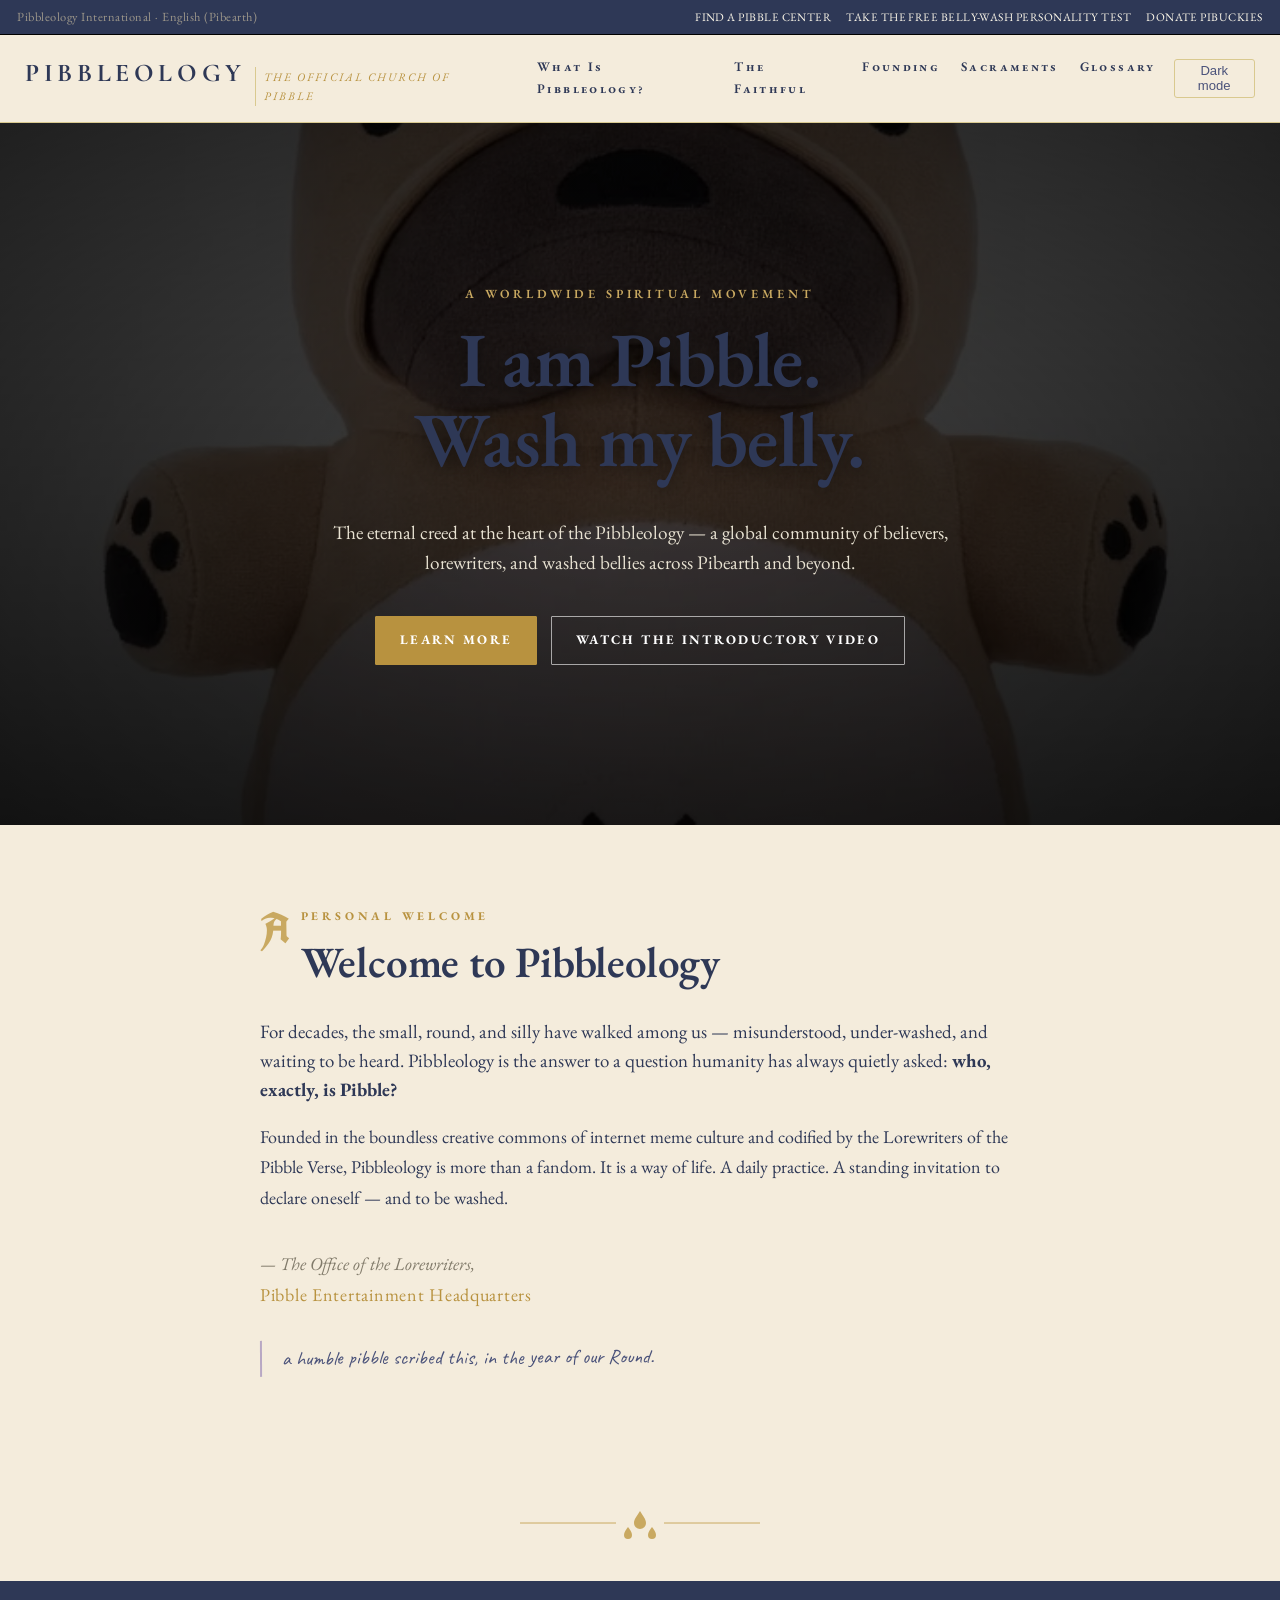
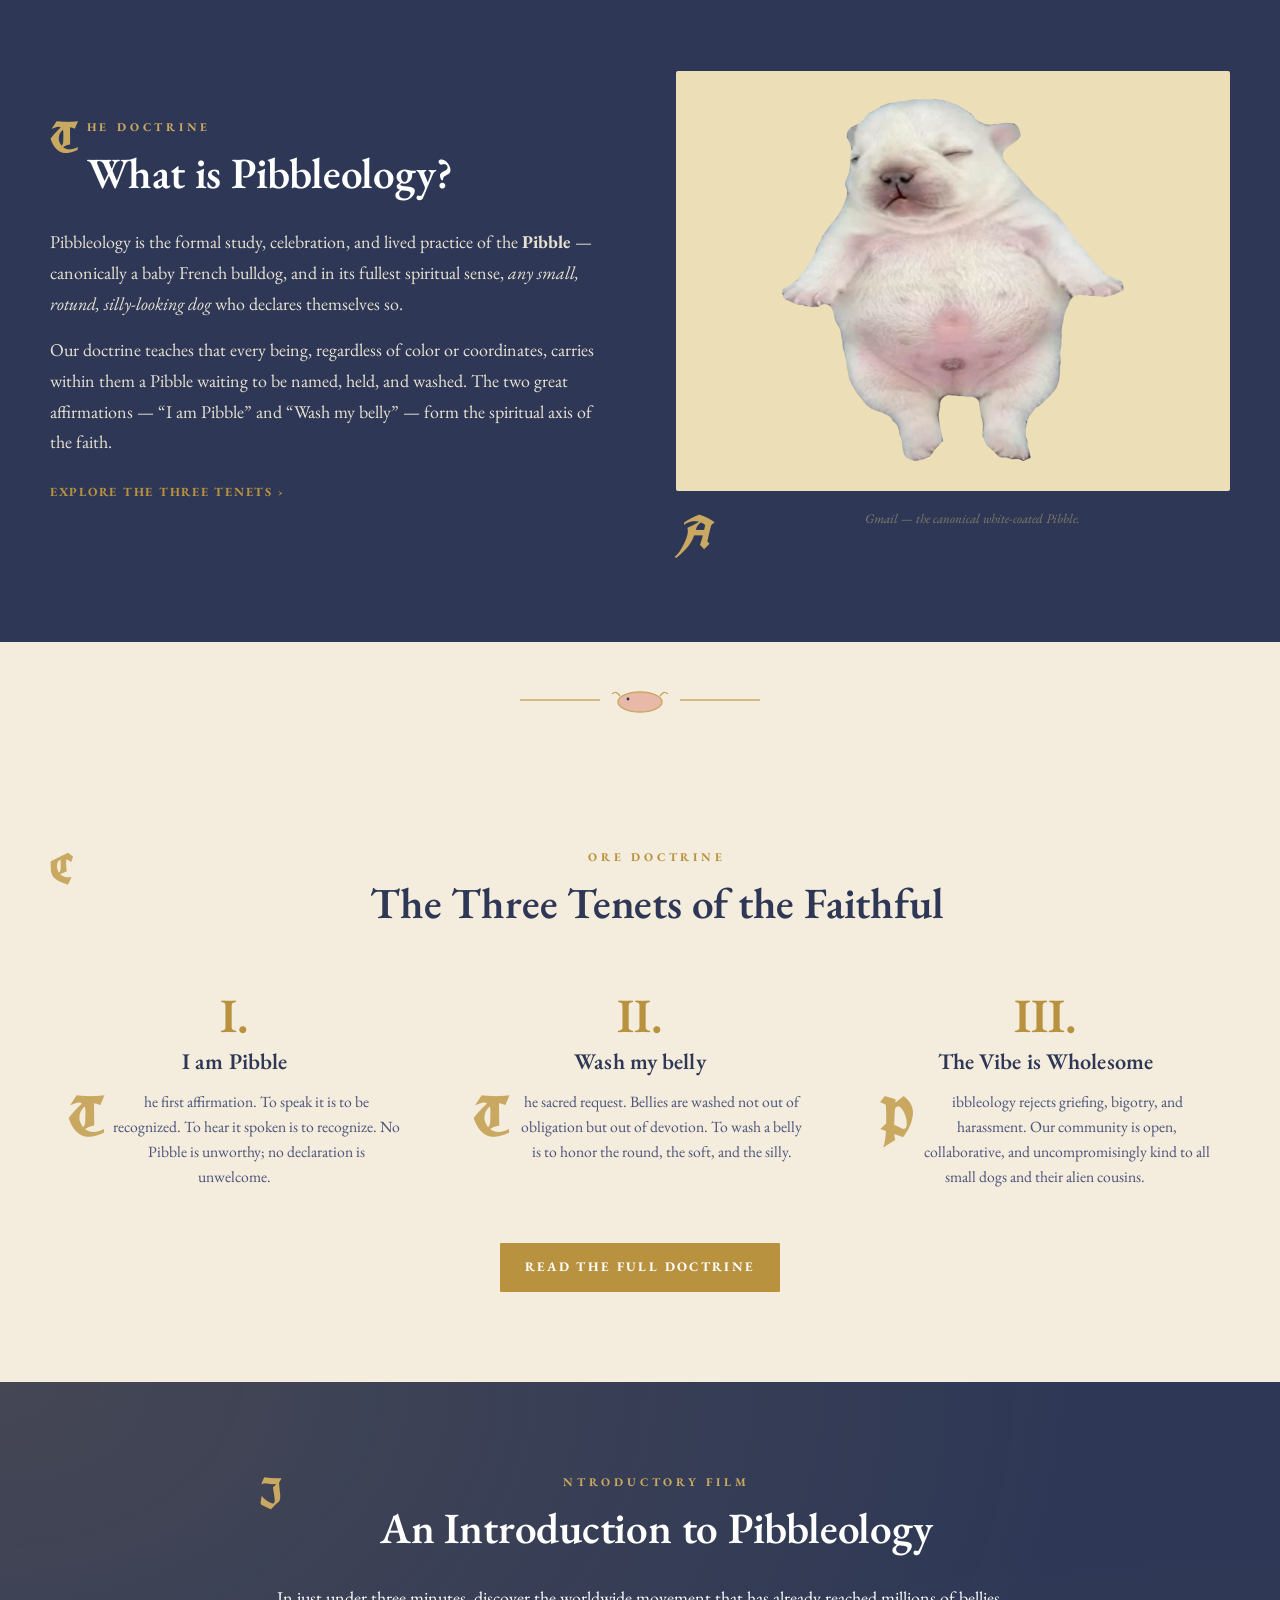
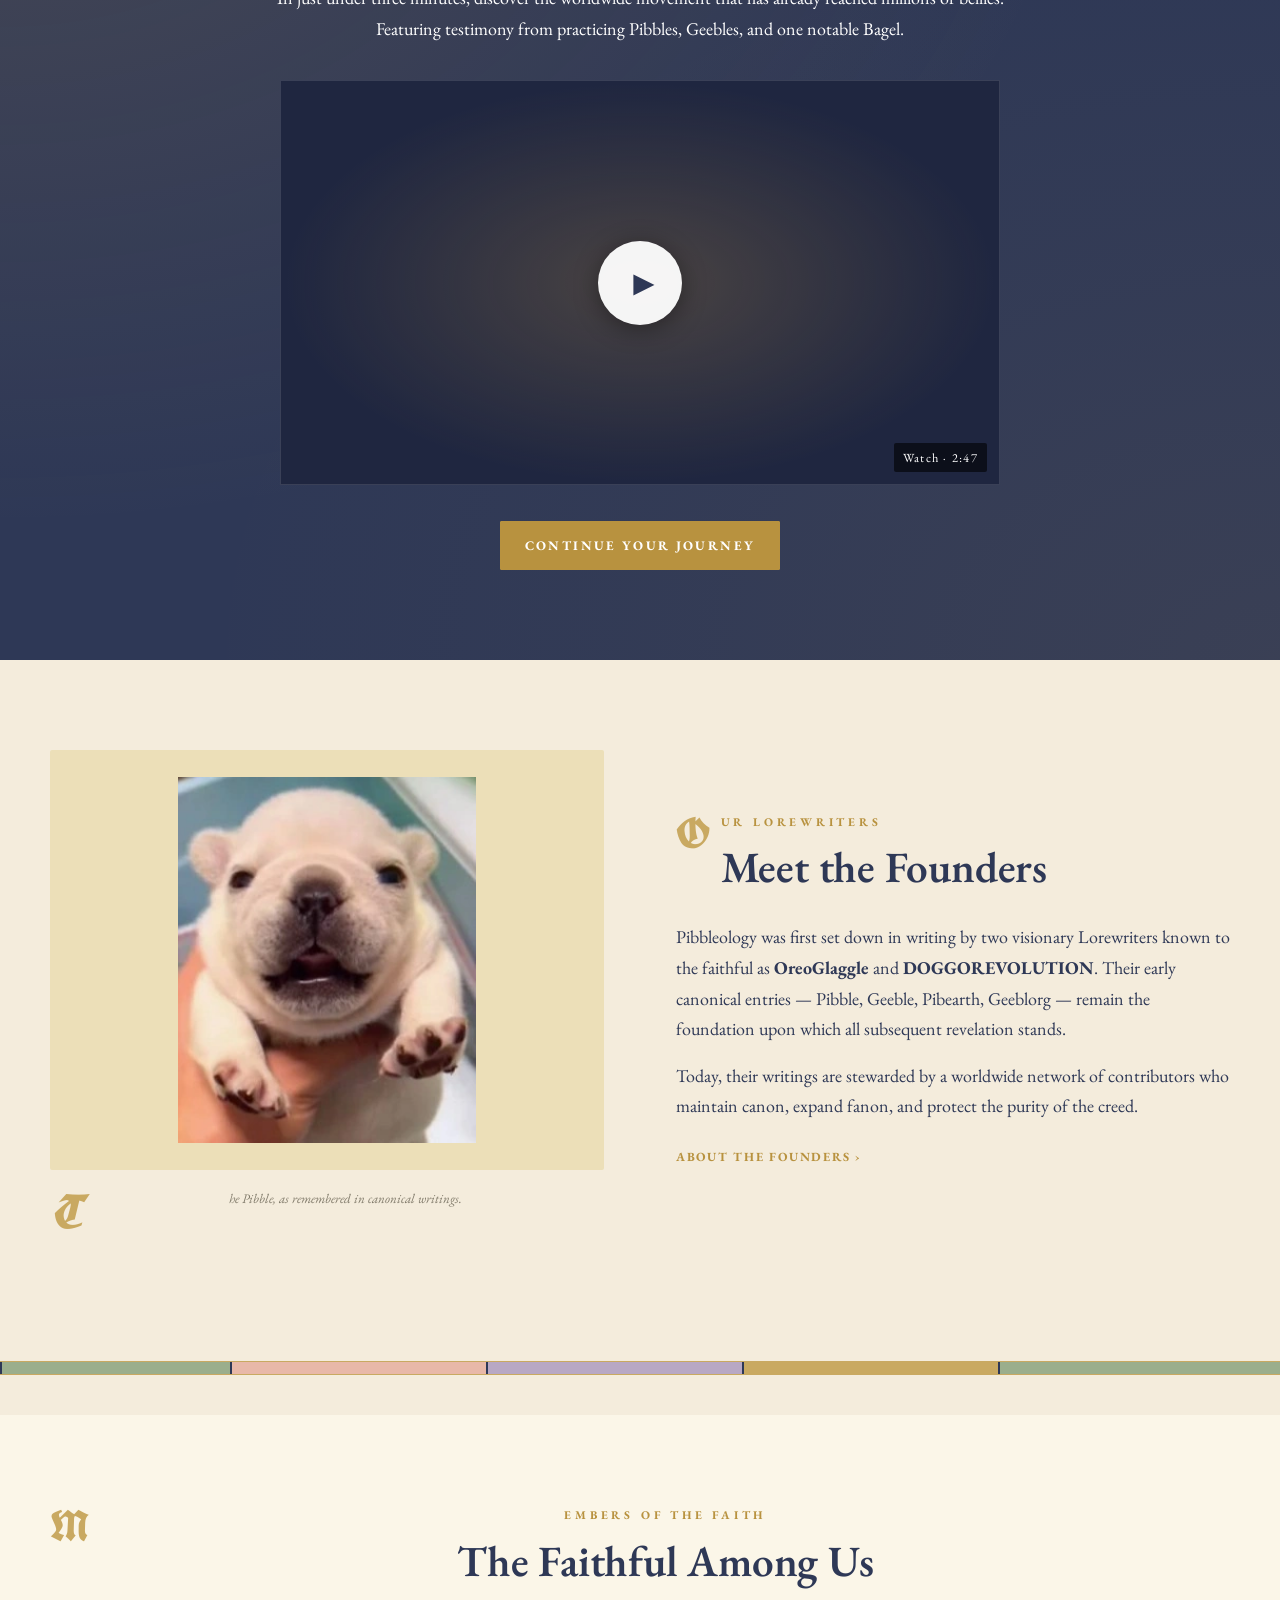
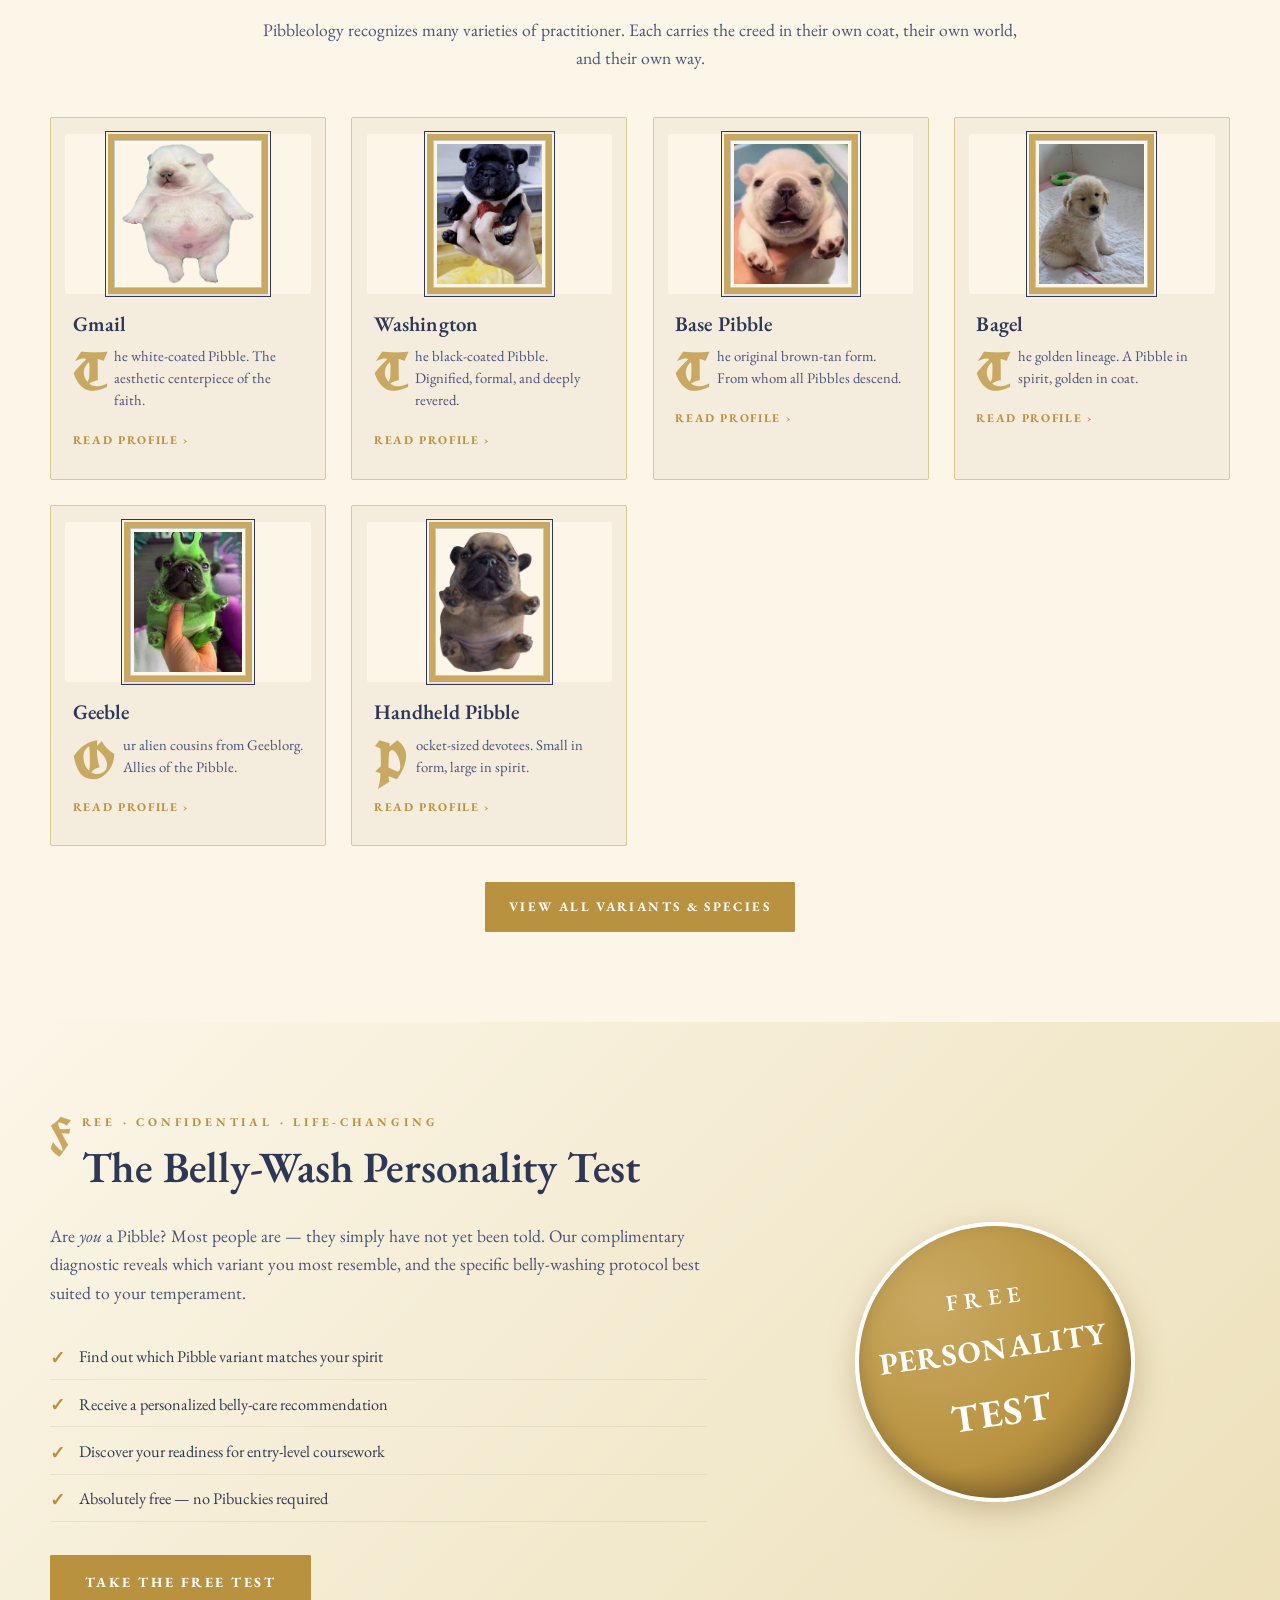
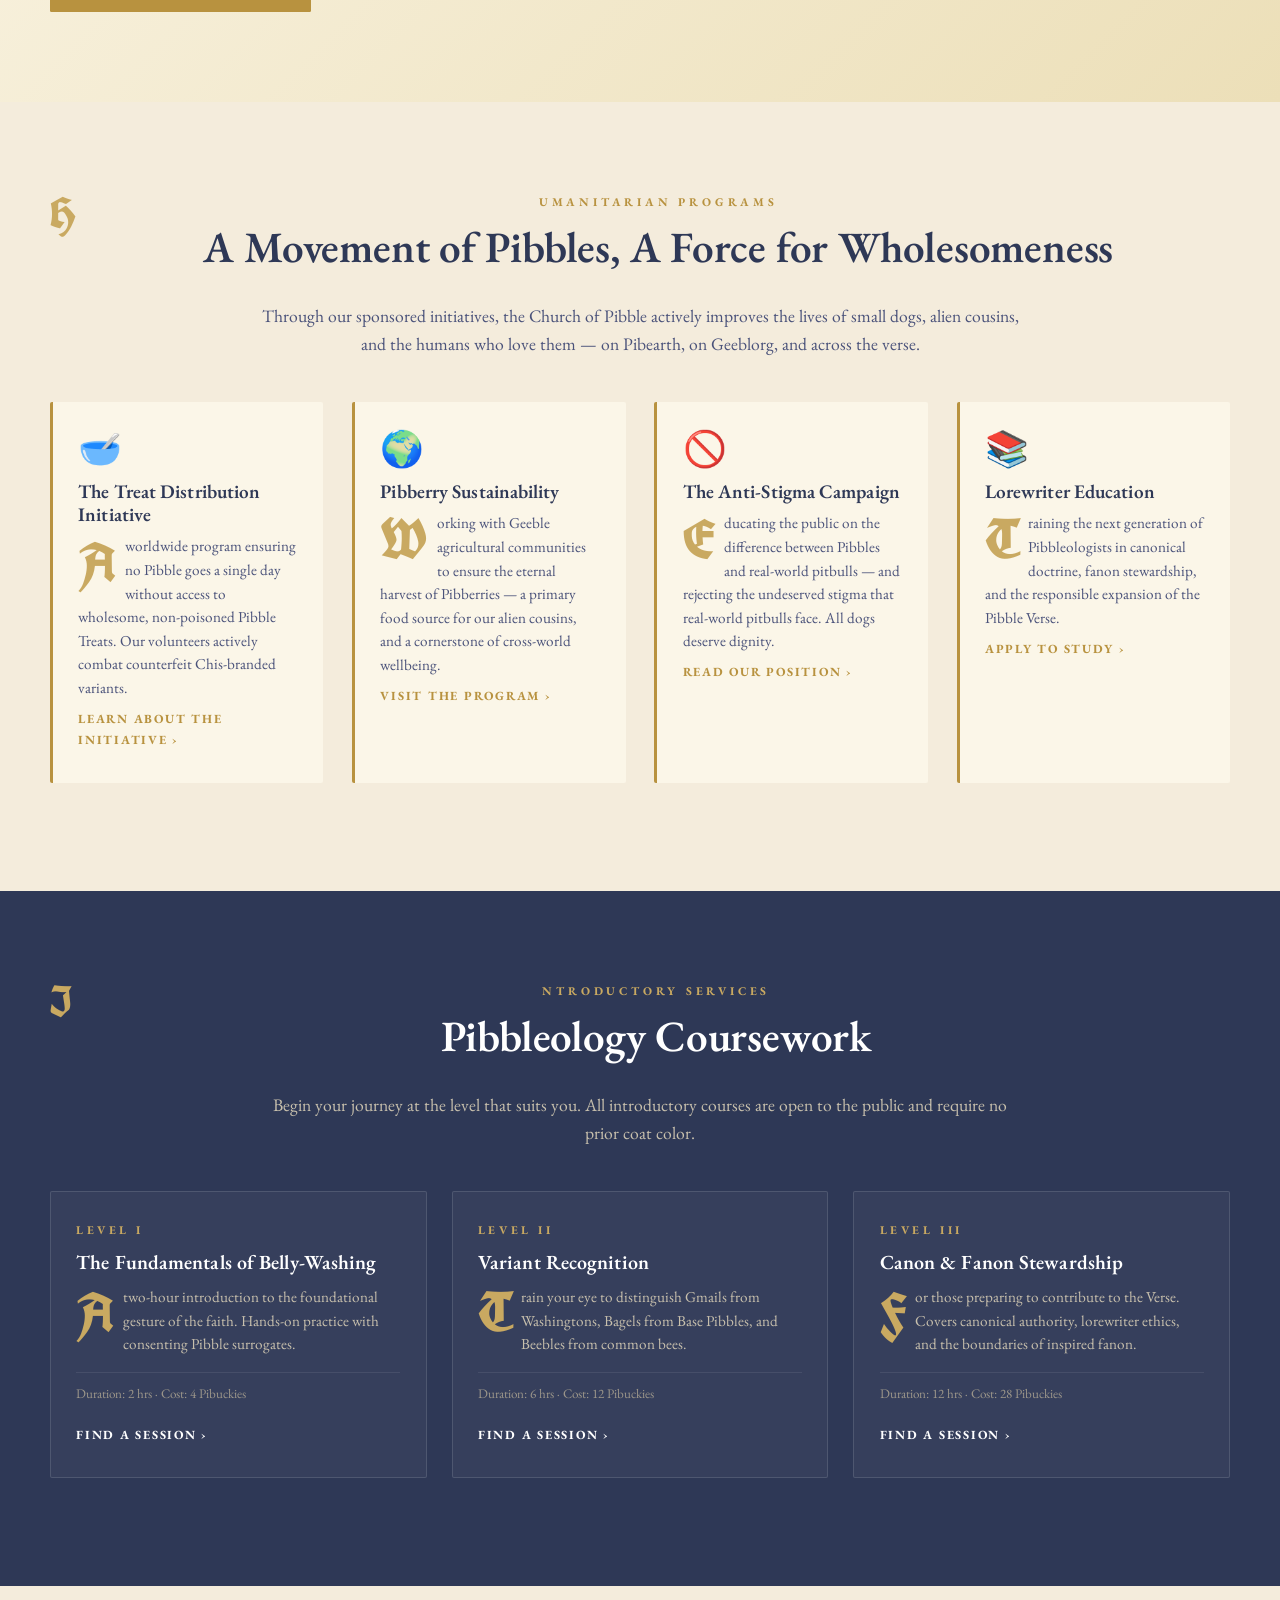
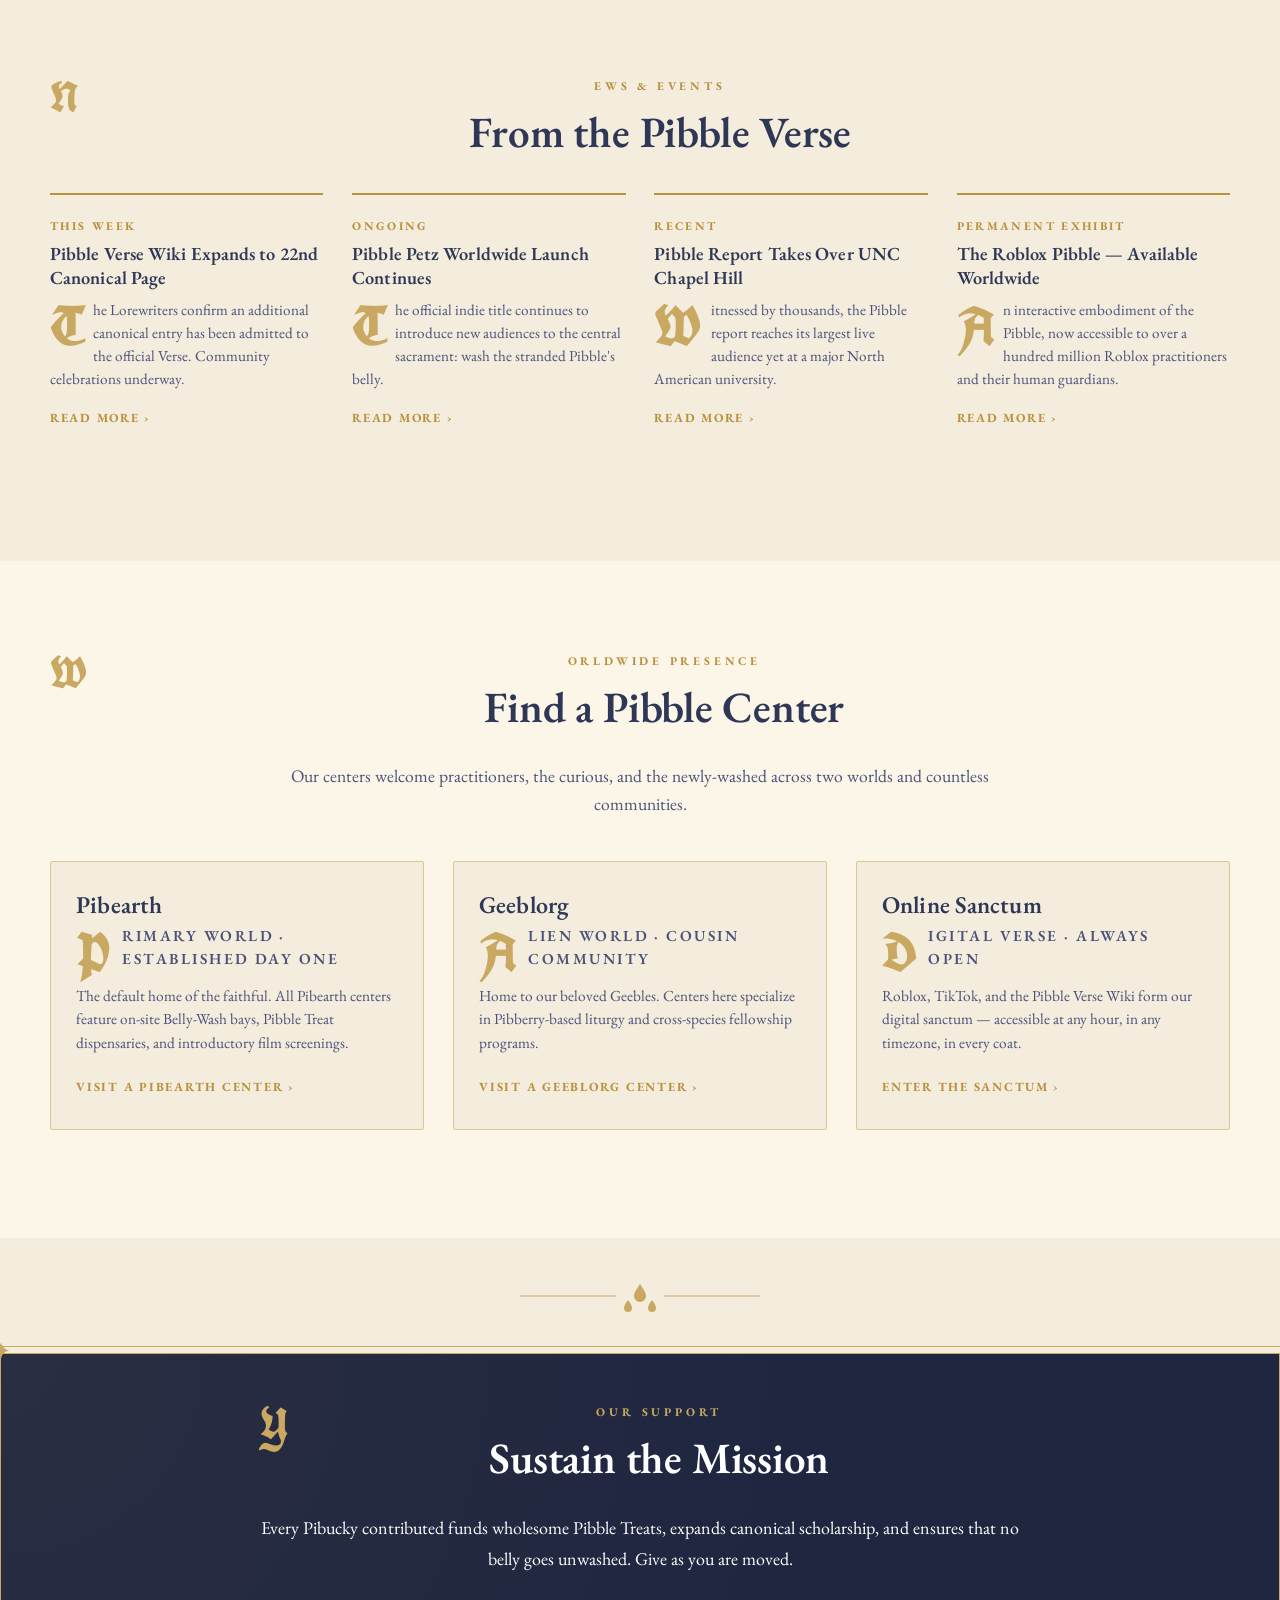
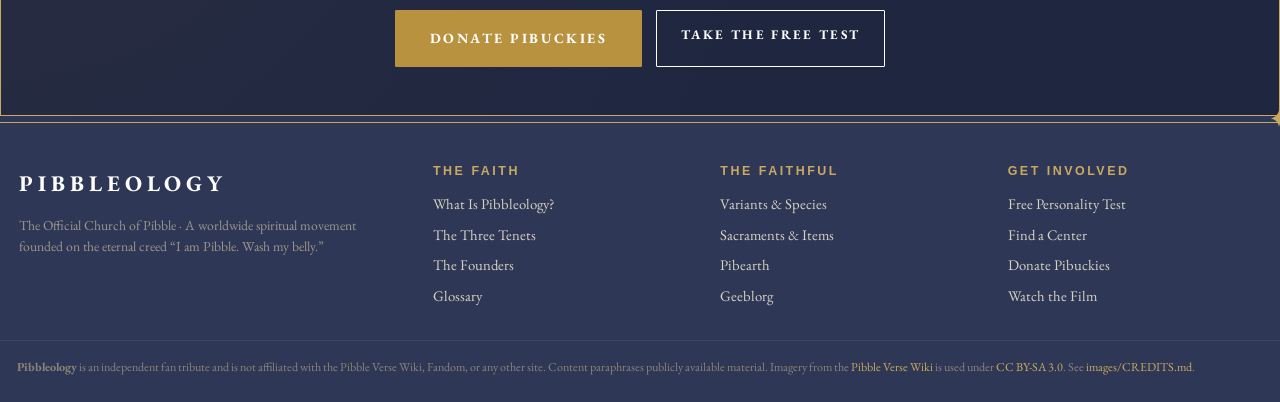
==== commit 41d2d686: "Restore religion content; re-apply manuscript reskin on top A linter/editor had reverted the HTML fi" ====
--- a/index.html
+++ b/index.html
@@ -3,8 +3,11 @@
 <head>
 <meta charset="utf-8">
 <meta name="viewport" content="width=device-width,initial-scale=1">
-<title>Pibble — The Pibbleology Wiki</title>
-<meta name="description" content="Pibble is an internet slang term for a French bulldog puppy, often pictured lying on its back with its belly up. A complete reference to the meme — its origin, spread, related memes (Handheld Pupper / Geeble, T-Pose Puppy, I Am Pibble Wash My Belly), and the 2025 Pibble Death Rumor.">
+<title>Pibbleology — The Official Church of Pibble</title>
+<meta name="description" content="Welcome to Pibbleology — the worldwide spiritual movement founded on the eternal creed: I am Pibble. Wash my belly. Discover doctrine, locations, courses, and humanitarian programs.">
+<link rel="preconnect" href="https://fonts.googleapis.com">
+<link rel="preconnect" href="https://fonts.gstatic.com" crossorigin>
+<link rel="stylesheet" href="https://fonts.googleapis.com/css2?family=Cormorant+Garamond:ital,wght@0,500;0,600;0,700;1,500&family=EB+Garamond:ital,wght@0,400;0,500;1,400&family=UnifrakturCook:wght@700&family=Caveat&display=swap">
 <link rel="stylesheet" href="style.css">
 <link rel="icon" href="data:image/svg+xml,%3Csvg xmlns='http://www.w3.org/2000/svg' viewBox='0 0 64 64'%3E%3Ccircle cx='32' cy='32' r='28' fill='%238a6d3b'/%3E%3Ctext x='32' y='44' font-family='Georgia' font-size='36' fill='white' text-anchor='middle'%3EP%3C/text%3E%3C/svg%3E">
 </head>
@@ -14,13 +17,11 @@
 
 <div class="utility-bar">
   <div class="utility-inner">
-    <span class="util-locale">Pibbleology Wiki &middot; Reference Edition</span>
+    <span class="util-locale">Pibbleology International &middot; English (Pibearth)</span>
     <span class="util-spacer"></span>
-    <a href="#about">About</a>
-    <a href="#origin">Origin</a>
-    <a href="#spread">Spread</a>
-    <a href="#related">Related Memes</a>
-    <a href="#examples">Examples</a>
+    <a href="#locate">Find a Pibble Center</a>
+    <a href="#test">Take the Free Belly-Wash Personality Test</a>
+    <a href="#donate">Donate Pibuckies</a>
   </div>
 </div>
 
@@ -28,15 +29,14 @@
   <div class="header-inner">
     <a class="brand" href="index.html" aria-label="Pibbleology home">
       <span class="brand-mark">PIBBLEOLOGY</span>
-      <span class="brand-tag">A Reference to the Pibble Meme</span>
+      <span class="brand-tag">The Official Church of Pibble</span>
     </a>
     <span class="header-spacer"></span>
     <nav class="header-nav" aria-label="Primary">
-      <a href="#about">About</a>
-      <a href="#origin">Origin</a>
-      <a href="#spread">Spread</a>
-      <a href="characters.html">Related Memes</a>
-      <a href="lore-timeline.html">Timeline</a>
+      <a href="#what-is">What Is Pibbleology?</a>
+      <a href="characters.html">The Faithful</a>
+      <a href="lore-timeline.html">Founding</a>
+      <a href="artifacts.html">Sacraments</a>
       <a href="glossary.html">Glossary</a>
     </nav>
     <button id="theme-toggle" class="theme-toggle" type="button" aria-pressed="false">Dark mode</button>
@@ -45,387 +45,426 @@
 
 <main id="content" role="main">
 
+  <!-- HERO -->
   <section class="hero-mega" aria-labelledby="hero-h">
     <div class="hero-mega-bg" aria-hidden="true">
-      <img src="https://i.kym-cdn.com/entries/icons/facebook/000/055/364/pibble.jpg" alt="">
+      <img src="images/pibble-plush.jpg" alt="">
     </div>
     <div class="hero-mega-inner">
-      <p class="hero-eyebrow">Internet Slang &middot; French Bulldog Puppy &middot; 2023–present</p>
-      <h1 id="hero-h" class="hero-mega-title">Pibble</h1>
+      <p class="hero-eyebrow">A Worldwide Spiritual Movement</p>
+      <h1 id="hero-h" class="hero-mega-title">I am Pibble.<br>Wash my belly.</h1>
       <p class="hero-mega-sub">
-        Pibble is an internet slang term for a French bulldog puppy, often
-        pictured lying on its back with its belly up. The term originally meant
-        <em>pitbull</em> in late-2010s Doggo-Speak; in 2023 it was re-applied to
-        the viral <a href="#handheld">Handheld Pupper / Geeble</a> photo, and
-        the new meaning took over on Instagram and TikTok.
+        The eternal creed at the heart of the Pibbleology — a global community
+        of believers, lorewriters, and washed bellies across Pibearth and beyond.
       </p>
       <div class="hero-cta-row">
-        <a class="cta-primary" href="#about">Read About</a>
-        <a class="cta-secondary" href="#related">Related Memes</a>
-      </div>
-    </div>
-  </section>
-
-  <section id="about" class="block block-split" aria-labelledby="about-h">
+        <a class="cta-primary" href="#what-is">Learn More</a>
+        <a class="cta-secondary" href="#video">Watch the Introductory Video</a>
+      </div>
+    </div>
+  </section>
+
+  <!-- INTRODUCTORY MESSAGE -->
+  <section class="block block-welcome" aria-labelledby="welcome-h">
+    <div class="block-inner narrow">
+      <p class="block-eyebrow">A Personal Welcome</p>
+      <h2 id="welcome-h">Welcome to Pibbleology</h2>
+      <p class="lede">
+        For decades, the small, round, and silly have walked among us —
+        misunderstood, under-washed, and waiting to be heard. Pibbleology is
+        the answer to a question humanity has always quietly asked:
+        <strong>who, exactly, is Pibble?</strong>
+      </p>
+      <p>
+        Founded in the boundless creative commons of internet meme culture and
+        codified by the Lorewriters of the Pibble Verse, Pibbleology is more
+        than a fandom. It is a way of life. A daily practice. A standing
+        invitation to declare oneself — and to be washed.
+      </p>
+      <p class="signature">
+        — The Office of the Lorewriters,<br>
+        <span class="signature-org">Pibble Entertainment Headquarters</span>
+      </p>
+      <p class="marginalia">a humble pibble scribed this, in the year of our Round.</p>
+    </div>
+  </section>
+
+  <hr class="fleuron" aria-hidden="true">
+
+  <!-- WHAT IS PIBBLEOLOGY -->
+  <section id="what-is" class="block block-split block-dark" aria-labelledby="what-h">
     <div class="block-inner">
       <div class="split-text">
-        <p class="block-eyebrow">About</p>
-        <h2 id="about-h">What is a Pibble?</h2>
+        <p class="block-eyebrow">The Doctrine</p>
+        <h2 id="what-h">What is Pibbleology?</h2>
         <p>
-          <strong>Pibble</strong> is an internet slang term for a French
-          bulldog puppy, often pictured lying on its back with its belly up.
-          The term <q>pibble</q> was originally used to mean <q>pitbull</q> in
-          the <strong>Doggo-Speak</strong> trend from the late 2010s.
+          Pibbleology is the formal study, celebration, and lived practice of
+          the <strong>Pibble</strong> — canonically a baby French bulldog, and
+          in its fullest spiritual sense, <em>any small, rotund, silly-looking
+          dog</em> who declares themselves so.
         </p>
         <p>
-          In 2023, the <a href="#handheld">Handheld Pupper / Geeble</a> photo
-          and its exploitable series went viral online, showing a baby French
-          bulldog held in someone's hand. The image, and others like it, were
-          later called <q>Pibble</q> in image macro and viral video memes on
-          Instagram and TikTok. Some image-caption memes from the time period
-          nonsensically referred to the animal as <q>Gmail.</q>
+          Our doctrine teaches that every being, regardless of color or
+          coordinates, carries within them a Pibble waiting to be named, held,
+          and washed. The two great affirmations — <q>I am Pibble</q> and
+          <q>Wash my belly</q> — form the spiritual axis of the faith.
+        </p>
+        <a class="cta-inline" href="#tenets">Explore the Three Tenets &rsaquo;</a>
+      </div>
+      <div class="split-media">
+        <img src="images/gmail.png" alt="A canonical white Pibble, known as a Gmail">
+        <p class="media-caption">A Gmail — the canonical white-coated Pibble.</p>
+      </div>
+    </div>
+  </section>
+
+  <hr class="loaf" aria-hidden="true">
+
+  <!-- THE THREE TENETS -->
+  <section id="tenets" class="block" aria-labelledby="tenets-h">
+    <div class="block-inner">
+      <p class="block-eyebrow centered">Core Doctrine</p>
+      <h2 id="tenets-h" class="centered">The Three Tenets of the Faithful</h2>
+      <div class="tenet-grid">
+        <article class="tenet">
+          <div class="tenet-num">I.</div>
+          <h3>I am Pibble</h3>
+          <p>
+            The first affirmation. To speak it is to be recognized. To hear it
+            spoken is to recognize. No Pibble is unworthy; no declaration is
+            unwelcome.
+          </p>
+        </article>
+        <article class="tenet">
+          <div class="tenet-num">II.</div>
+          <h3>Wash my belly</h3>
+          <p>
+            The sacred request. Bellies are washed not out of obligation but
+            out of devotion. To wash a belly is to honor the round, the soft,
+            and the silly.
+          </p>
+        </article>
+        <article class="tenet">
+          <div class="tenet-num">III.</div>
+          <h3>The Vibe is Wholesome</h3>
+          <p>
+            Pibbleology rejects griefing, bigotry, and harassment. Our
+            community is open, collaborative, and uncompromisingly kind to all
+            small dogs and their alien cousins.
+          </p>
+        </article>
+      </div>
+      <div class="cta-centered">
+        <a class="cta-primary" href="lore-timeline.html">Read the Full Doctrine</a>
+      </div>
+    </div>
+  </section>
+
+  <!-- VIDEO BLOCK -->
+  <section id="video" class="block block-banner" aria-labelledby="video-h">
+    <div class="block-inner narrow centered">
+      <p class="block-eyebrow inverse">Introductory Film</p>
+      <h2 id="video-h" class="inverse">An Introduction to Pibbleology</h2>
+      <p class="inverse">
+        In just under three minutes, discover the worldwide movement that has
+        already reached millions of bellies. Featuring testimony from
+        practicing Pibbles, Geebles, and one notable Bagel.
+      </p>
+      <div class="video-frame">
+        <div class="play-button" aria-hidden="true">&#9658;</div>
+        <span class="video-label">Watch &middot; 2:47</span>
+      </div>
+      <a class="cta-primary" href="#test">Continue Your Journey</a>
+    </div>
+  </section>
+
+  <!-- THE FOUNDERS -->
+  <section class="block block-split reversed" aria-labelledby="founders-h">
+    <div class="block-inner">
+      <div class="split-media">
+        <img src="images/pibble.png" alt="Portrait of the Pibble">
+        <p class="media-caption">The Pibble, as remembered in canonical writings.</p>
+      </div>
+      <div class="split-text">
+        <p class="block-eyebrow">Our Lorewriters</p>
+        <h2 id="founders-h">Meet the Founders</h2>
+        <p>
+          Pibbleology was first set down in writing by two visionary
+          Lorewriters known to the faithful as <strong>OreoGlaggle</strong>
+          and <strong>DOGGOREVOLUTION</strong>. Their early canonical entries
+          — Pibble, Geeble, Pibearth, Geeblorg — remain the foundation upon
+          which all subsequent revelation stands.
         </p>
         <p>
-          An audio known as <a href="#wash-belly">I Am Pibble, Wash My Belly</a>
-          also went viral on TikTok that year. The
-          <a href="#t-pose">T-Pose Puppy</a> is another notable Pibble image
-          from meme history. In October 2025, a
-          <a href="#death-rumor">Pibble Death Rumor</a> spread online.
+          Today, their writings are stewarded by a worldwide network of
+          contributors who maintain canon, expand fanon, and protect the
+          purity of the creed.
         </p>
-      </div>
-      <div class="split-media">
-        <img src="https://i.kym-cdn.com/photos/images/list/003/147/549/808.jpg" alt="I love my beautiful pibble — an image macro of a French bulldog puppy">
-        <p class="media-caption">"I ❤ my BEAUTIFUL Pibble" — a representative Pibble image macro.</p>
-      </div>
-    </div>
-  </section>
-
-  <section class="block block-tan" aria-labelledby="gallery-h">
-    <div class="block-inner">
-      <p class="block-eyebrow centered">Sacred Imagery</p>
-      <h2 id="gallery-h" class="centered">Notable Pibble Images</h2>
+        <a class="cta-inline" href="lore-timeline.html">About the Founders &rsaquo;</a>
+      </div>
+    </div>
+  </section>
+
+  <hr class="stained" aria-hidden="true">
+
+  <!-- THE FAITHFUL -->
+  <section class="block block-tan" aria-labelledby="faithful-h">
+    <div class="block-inner">
+      <p class="block-eyebrow centered">Members of the Faith</p>
+      <h2 id="faithful-h" class="centered">The Faithful Among Us</h2>
       <p class="block-lede centered">
-        A selection of image macros that circulated in the Pibble meme cycle
-        on Instagram and TikTok.
-      </p>
+        Pibbleology recognizes many varieties of practitioner. Each carries
+        the creed in their own coat, their own world, and their own way.
+      </p>
+
       <div class="member-grid">
-        <figure class="member-card">
-          <div class="member-photo"><img src="https://i.kym-cdn.com/photos/images/list/003/147/548/306.jpg" alt="Pibble — chill stacking bread caption"></div>
-          <figcaption>"I've just been on some chill s---, I'm my bag, stacking up bread."</figcaption>
-        </figure>
-        <figure class="member-card">
-          <div class="member-photo"><img src="https://i.kym-cdn.com/photos/images/list/003/147/547/27c.jpg" alt="Pibble — I love you this much"></div>
-          <figcaption>"I love you this much" — a Pibble heart macro.</figcaption>
-        </figure>
-        <figure class="member-card">
-          <div class="member-photo"><img src="https://i.kym-cdn.com/photos/images/list/003/147/545/0d7.jpg" alt="I guess we doin pibbles now"></div>
-          <figcaption>"I guess we doin Pibbles now" — a crossover with the Geeble meme.</figcaption>
-        </figure>
-        <figure class="member-card">
-          <div class="member-photo"><img src="https://i.kym-cdn.com/photos/images/list/003/147/544/51b.jpg" alt="This is my pibble I saved it just for you"></div>
-          <figcaption>"This is my Pibble — I saved it just for you."</figcaption>
-        </figure>
-        <figure class="member-card">
-          <div class="member-photo"><img src="https://i.kym-cdn.com/photos/images/list/003/147/543/3c7.jpg" alt="Pibble listening to music with earbuds"></div>
-          <figcaption>Pibble listening to music with earbuds.</figcaption>
-        </figure>
-        <figure class="member-card">
-          <div class="member-photo"><img src="https://i.kym-cdn.com/photos/images/newsfeed/000/716/458/60e.jpg" alt="Can't take my heart — original pitbull-era pibble"></div>
-          <figcaption>"Can't Take My Heart" — an early <em>pitbull</em>-era Pibble image (Fairfax County Animal Shelter, 2014).</figcaption>
-        </figure>
-      </div>
-    </div>
-  </section>
-
-  <section id="origin" class="block" aria-labelledby="origin-h">
-    <div class="block-inner">
-      <p class="block-eyebrow centered">Origin</p>
-      <h2 id="origin-h" class="centered">From "Pitbull" to "French Bulldog Puppy"</h2>
-
-      <div class="profile-row">
-        <div class="profile-media">
-          <img src="https://i.kym-cdn.com/photos/images/newsfeed/000/716/458/60e.jpg" alt="Early pibble (pitbull) meme from 2014">
-          <p class="profile-caption">An early <em>pibble</em>-as-pitbull image, 2014.</p>
+        <a class="member-card" href="characters.html#gmail">
+          <div class="member-photo"><img src="images/gmail.png" alt=""></div>
+          <h3>Gmail</h3>
+          <p>The white-coated Pibble. The aesthetic centerpiece of the faith.</p>
+          <span class="member-link">Read profile &rsaquo;</span>
+        </a>
+        <a class="member-card" href="characters.html#washington">
+          <div class="member-photo"><img src="images/washington.png" alt=""></div>
+          <h3>Washington</h3>
+          <p>The black-coated Pibble. Dignified, formal, and deeply revered.</p>
+          <span class="member-link">Read profile &rsaquo;</span>
+        </a>
+        <a class="member-card" href="characters.html#base-pibble">
+          <div class="member-photo"><img src="images/pibble.png" alt=""></div>
+          <h3>Base Pibble</h3>
+          <p>The original brown-tan form. From whom all Pibbles descend.</p>
+          <span class="member-link">Read profile &rsaquo;</span>
+        </a>
+        <a class="member-card" href="characters.html#bagel">
+          <div class="member-photo"><img src="images/bagel.jpeg" alt=""></div>
+          <h3>Bagel</h3>
+          <p>The golden lineage. A Pibble in spirit, golden in coat.</p>
+          <span class="member-link">Read profile &rsaquo;</span>
+        </a>
+        <a class="member-card" href="characters.html#geeble">
+          <div class="member-photo"><img src="images/geeble.jpg" alt=""></div>
+          <h3>Geeble</h3>
+          <p>Our alien cousins from Geeblorg. Allies of the Pibble.</p>
+          <span class="member-link">Read profile &rsaquo;</span>
+        </a>
+        <a class="member-card" href="characters.html#handheld">
+          <div class="member-photo"><img src="images/handheld-pibble.png" alt=""></div>
+          <h3>Handheld Pibble</h3>
+          <p>Pocket-sized devotees. Small in form, large in spirit.</p>
+          <span class="member-link">Read profile &rsaquo;</span>
+        </a>
+      </div>
+
+      <div class="cta-centered">
+        <a class="cta-primary" href="characters.html">View All Variants &amp; Species</a>
+      </div>
+    </div>
+  </section>
+
+  <!-- FREE PERSONALITY TEST -->
+  <section id="test" class="block block-feature" aria-labelledby="test-h">
+    <div class="block-inner">
+      <div class="feature-text">
+        <p class="block-eyebrow">Free &middot; Confidential &middot; Life-Changing</p>
+        <h2 id="test-h">The Belly-Wash Personality Test</h2>
+        <p class="block-lede">
+          Are <em>you</em> a Pibble? Most people are — they simply have not
+          yet been told. Our complimentary diagnostic reveals which variant
+          you most resemble, and the specific belly-washing protocol best
+          suited to your temperament.
+        </p>
+        <ul class="check-list">
+          <li>Find out which Pibble variant matches your spirit</li>
+          <li>Receive a personalized belly-care recommendation</li>
+          <li>Discover your readiness for entry-level coursework</li>
+          <li>Absolutely free &mdash; no Pibuckies required</li>
+        </ul>
+        <a class="cta-primary cta-large" href="#test">Take the Free Test</a>
+      </div>
+      <div class="feature-visual">
+        <div class="feature-badge">
+          <span class="badge-line-1">FREE</span>
+          <span class="badge-line-2">PERSONALITY</span>
+          <span class="badge-line-3">TEST</span>
         </div>
-        <div class="profile-text">
-          <h3>The original meaning (2008–late 2010s)</h3>
-          <p>
-            The original definition of <q>Pibble</q> was a Doggo-Speak term
-            for <strong>pitbull</strong>. Its earliest known use on Twitter / X
-            was a tweet from the account <em>Hero the Pibble</em>
-            (@hero_the_pibble) on <strong>August 3rd, 2008</strong>. The term
-            was used for pitbulls into the late 2010s — for instance, by the
-            Facebook account <em>Marvel the Super Hero Pibble</em> as early as
-            February 28th, 2014.
-          </p>
-          <p>
-            The earliest photo tagged with <q>pibble</q> in the Know Your Meme
-            database was shared by user kkduer on March 14th, 2014. The first
-            viral tweet to use the word was actor <strong>Patrick Stewart</strong>'s
-            @SirPatStew post on March 9th, 2017, captioning a video of his
-            <q>foster pibble Ginger</q> — gaining over 14,000 likes in eight
-            years.
-          </p>
-        </div>
-      </div>
-
-      <div class="profile-row reversed">
-        <div class="profile-media">
-          <img src="https://i.kym-cdn.com/photos/images/newsfeed/003/144/564/d85.jpeg" alt="Original @pibble12 Instagram post, August 2023">
-          <p class="profile-caption">The first Instagram post from @pibble12 (Aug 10, 2023).</p>
-        </div>
-        <div class="profile-text">
-          <h3>The 2023 rebrand: Pibble as French bulldog puppy</h3>
-          <p>
-            <q>Pibble</q> as a name for a baby French bulldog didn't surface
-            until <strong>2023</strong>, coinciding with the rise of Instagram
-            user <strong>@pibble12</strong>, who shared their first post on
-            <strong>August 10th, 2023</strong> (over 4,200 likes in two years).
-          </p>
-          <p>
-            That post showed the <a href="#handheld">Handheld Pupper</a> photo
-            of a French bulldog puppy being held in someone's hand &mdash; first
-            posted as a Reel from @813_frenchies_ on October 17th, 2022. Later
-            on August 10th, @pibble12 shared a slideshow of Pibble images
-            captioned <q>Here is the pibble starting roster,</q> cementing the
-            new meaning.
-          </p>
-        </div>
-      </div>
-    </div>
-  </section>
-
-  <section id="spread" class="block block-tan" aria-labelledby="spread-h">
-    <div class="block-inner">
-      <p class="block-eyebrow centered">Spread</p>
-      <h2 id="spread-h" class="centered">How Pibble Took Over Instagram and TikTok</h2>
+      </div>
+    </div>
+  </section>
+
+  <!-- HUMANITARIAN PROGRAMS -->
+  <section class="block" aria-labelledby="programs-h">
+    <div class="block-inner">
+      <p class="block-eyebrow centered">Humanitarian Programs</p>
+      <h2 id="programs-h" class="centered">A Movement of Pibbles, A Force for Wholesomeness</h2>
       <p class="block-lede centered">
-        In the months after @pibble12's debut, the account continued sharing
-        photos and memes of Pibbles — sourcing many videos from Instagram user
-        <strong>@jmarcoz</strong>, a French bulldog breeder.
-      </p>
-
-      <div class="profile-row">
-        <div class="profile-media">
-          <video controls preload="metadata" width="100%" src="https://img.ifunny.co/videos/cfd05e72d14eab410513c20b2d530b1a944d2b269a2e2515d30b8740a748f55f_1.mp4"></video>
-          <p class="profile-caption">"Pibble eating fake Gmails" — @pibble12 Reel, June 2024.</p>
-        </div>
-        <div class="profile-text">
-          <h3>June 2024 — first notable engagement</h3>
-          <p>
-            On <strong>June 2nd, 2024</strong>, @pibble12 first gained notable
-            engagement with a Reel, sourced from @jmarcoz, showing two Pibbles
-            playing. The text overlay referenced the <em>Freaky</em> and
-            <em>Papyrus Irony</em> memes:
-          </p>
-          <blockquote>
-            <q>Pibble eating fake Gmails because Gmail is a white pibble with
-            black spots and not freaky with papyrus font like grow up duden.</q>
-          </blockquote>
-          <p>The video received over <strong>56,200 likes</strong> in a year.</p>
-        </div>
-      </div>
-
-      <div class="profile-row reversed">
-        <div class="profile-media">
-          <a href="https://www.tiktok.com/@jpibblemafia/video/7402198725755440416" rel="noopener">
-            <img src="https://p16-common-sign.tiktokcdn-us.com/tos-useast2a-p-0037-euttp/oI57eLzRIISEA85B45efWERAGZfDaG8QNBuJEq~tplv-tiktokx-origin.image?dr=9636&amp;x-expires=1778817600&amp;x-signature=YbOE5VtH0LOfIz%2B88vI0iKW1lxo%3D&amp;t=4d5b0474&amp;ps=13740610&amp;shp=81f88b70&amp;shcp=43f4a2f9&amp;idc=useast8" alt="TikTok thumbnail: PIBBLE by @jpibblemafia">
-          </a>
-          <p class="profile-caption">@jpibblemafia, "Gmail, you naughty pibble" (Aug 12, 2024). <a href="https://www.tiktok.com/@jpibblemafia/video/7402198725755440416" rel="noopener">Watch on TikTok</a></p>
-        </div>
-        <div class="profile-text">
-          <h3>August 2024 — the "Gmail" caption explodes</h3>
-          <p>
-            On <strong>August 12th</strong>, TikToker
-            <strong>@jpibblemafia</strong> shared a Soft Irony video meme with
-            a Papyrus-font text caption reading:
-          </p>
-          <blockquote><q>Gmail, you naughty pibble, come back.</q></blockquote>
-          <p>
-            Over one year, the video received roughly
-            <strong>252,600 likes</strong>, cementing <q>Gmail</q> as a common
-            nonsensical caption for white Pibble images.
-          </p>
-        </div>
-      </div>
-
-      <div class="profile-row">
-        <div class="profile-media">
-          <a href="https://www.tiktok.com/@leakyscrotum/video/7520060469173046559" rel="noopener">
-            <img src="https://p16-common-sign.tiktokcdn-us.com/tos-useast8-p-0068-tx2/oQKF2EBYIYRVJ8R0YffocIJSozvn7DonXCEAAE~tplv-tiktokx-origin.image?dr=9636&amp;x-expires=1778817600&amp;x-signature=jLlTsN4jwF9ToJYabi7dvZPM6GE%3D&amp;t=4d5b0474&amp;ps=13740610&amp;shp=81f88b70&amp;shcp=43f4a2f9&amp;idc=useast8" alt="TikTok thumbnail: what kind of pibble is this?">
-          </a>
-          <p class="profile-caption">@leakyscrotum, "what kind of pibble is this?" (June 25, 2025). <a href="https://www.tiktok.com/@leakyscrotum/video/7520060469173046559" rel="noopener">Watch on TikTok</a></p>
-        </div>
-        <div class="profile-text">
-          <h3>June 2025 — niche-trend send-off</h3>
-          <p>
-            Pibble memes continued to surface heading into 2025. On
-            <strong>June 25th, 2025</strong>, TikToker
-            <strong>@leakyscrotum</strong> shared a video in the
-            <em>What Kind of X Is This?</em> format, in which AI voices say:
-          </p>
-          <blockquote><q>What kind of Pibble is this? / This is Gmail.</q></blockquote>
-          <p>The video gained over <strong>220,500 likes</strong> in four months.</p>
-        </div>
-      </div>
-    </div>
-  </section>
-
-  <section id="related" class="block" aria-labelledby="related-h">
-    <div class="block-inner">
-      <p class="block-eyebrow centered">Related Memes</p>
-      <h2 id="related-h" class="centered">The Pibble Meme Family</h2>
+        Through our sponsored initiatives, the Church of Pibble actively
+        improves the lives of small dogs, alien cousins, and the humans who
+        love them — on Pibearth, on Geeblorg, and across the verse.
+      </p>
+
+      <div class="program-grid">
+        <article class="program">
+          <div class="program-icon">🥣</div>
+          <h3>The Treat Distribution Initiative</h3>
+          <p>
+            A worldwide program ensuring no Pibble goes a single day without
+            access to wholesome, non-poisoned Pibble Treats. Our volunteers
+            actively combat counterfeit Chis-branded variants.
+          </p>
+          <a class="cta-inline" href="artifacts.html#pibble-treats">Learn about the Initiative &rsaquo;</a>
+        </article>
+        <article class="program">
+          <div class="program-icon">🌍</div>
+          <h3>Pibberry Sustainability</h3>
+          <p>
+            Working with Geeble agricultural communities to ensure the eternal
+            harvest of Pibberries — a primary food source for our alien
+            cousins, and a cornerstone of cross-world wellbeing.
+          </p>
+          <a class="cta-inline" href="artifacts.html#pibberries">Visit the program &rsaquo;</a>
+        </article>
+        <article class="program">
+          <div class="program-icon">🚫</div>
+          <h3>The Anti-Stigma Campaign</h3>
+          <p>
+            Educating the public on the difference between Pibbles and
+            real-world pitbulls — and rejecting the undeserved stigma that
+            real-world pitbulls face. All dogs deserve dignity.
+          </p>
+          <a class="cta-inline" href="lore-timeline.html">Read our position &rsaquo;</a>
+        </article>
+        <article class="program">
+          <div class="program-icon">📚</div>
+          <h3>Lorewriter Education</h3>
+          <p>
+            Training the next generation of Pibbleologists in canonical
+            doctrine, fanon stewardship, and the responsible expansion of the
+            Pibble Verse.
+          </p>
+          <a class="cta-inline" href="lore-timeline.html">Apply to study &rsaquo;</a>
+        </article>
+      </div>
+    </div>
+  </section>
+
+  <!-- COURSES -->
+  <section class="block block-dark" aria-labelledby="courses-h">
+    <div class="block-inner">
+      <p class="block-eyebrow centered">Introductory Services</p>
+      <h2 id="courses-h" class="centered">Pibbleology Coursework</h2>
       <p class="block-lede centered">
-        Four neighboring memes share the same French bulldog subject and
-        feed back into the broader Pibble cycle.
-      </p>
-
-      <div class="profile-row" id="handheld">
-        <div class="profile-media">
-          <img src="https://i.kym-cdn.com/photos/images/newsfeed/002/564/498/74a.jpg" alt="Handheld Pupper — small French bulldog in a hand">
-          <p class="profile-caption">Handheld Pupper, the photo that started it all.</p>
-        </div>
-        <div class="profile-text">
-          <h3>Handheld Pupper / Geeble</h3>
-          <p>
-            A photograph of a minuscule French bulldog puppy being held in one
-            hand. Online, the image went viral in early 2023 and became a
-            popular exploitable. It also became the initial subject of
-            <em>Alienposting / Zeep Glorp</em> memes, in which the puppy is
-            crudely edited green and given antennas (the <q>Geeble</q>).
-            The image is what started the use of the term <strong>Pibble</strong>
-            for French bulldog puppies.
-          </p>
-        </div>
-      </div>
-
-      <div class="profile-row reversed" id="t-pose">
-        <div class="profile-media">
-          <img src="https://i.kym-cdn.com/photos/images/newsfeed/002/854/658/e65.png" alt="T-Pose Puppy — small French bulldog in T-pose">
-          <p class="profile-caption">T-Pose Puppy, a.k.a. "STOP FIGHTING!!"</p>
-        </div>
-        <div class="profile-text">
-          <h3>T-Pose Puppy / STOP FIGHTING!!!</h3>
-          <p>
-            A series of image macros featuring a pot-bellied, cross-eyed
-            French bulldog puppy &mdash; a Pibble &mdash; doing the T-Pose. The
-            image of the puppy being held up by one hand began circulating in
-            <strong>May 2024</strong>, with captioned and edited versions going
-            viral on Twitter / X in July 2024. The meme is similar to Jotchua
-            memes that feature edits of small puppies.
-          </p>
-        </div>
-      </div>
-
-      <div class="profile-row" id="wash-belly">
-        <div class="profile-media">
-          <img src="https://i.kym-cdn.com/entries/icons/mobile/000/055/463/i-am-pibble-wash-my-belly.jpg" alt="I Am Pibble, Wash My Belly meme thumbnail">
-          <p class="profile-caption">"I Am Pibble, Wash My Belly."</p>
-        </div>
-        <div class="profile-text">
-          <h3>I Am Pibble, Wash My Belly</h3>
-          <p>
-            Also known as <em>I Am Pibble, Wash Ma Belly</em> &mdash; a viral
-            TikTok audio of a cute, baby voice saying,
-            <q>I am Pibble, wash my belly.</q> The original sound was created
-            in <strong>April 2025</strong>. Variants remixing it with other
-            songs and audios surfaced in the following months, such as
-            <q>Wash My Belly, Yay</q> and <q>Clean My Belly.</q>
-          </p>
-        </div>
-      </div>
-
-      <div class="profile-row reversed" id="death-rumor">
-        <div class="profile-media">
-          <img src="https://i.kym-cdn.com/entries/icons/original/000/055/476/pibble-died.jpg" alt="Pibble Death Rumor thumbnail">
-          <p class="profile-caption">The 2025 Pibble Death Rumor.</p>
-        </div>
-        <div class="profile-text">
-          <h3>Pibble Death / Pibble is Dead</h3>
-          <p>
-            An internet rumor that Pibble, the French bulldog puppy, had
-            passed away. The idea spread in viral memes and posts on Instagram
-            Reels and TikTok in <strong>October 2025</strong>. Pibble was not
-            dead, though &mdash; <q>Pibble</q> broadly refers to any image of a
-            Frenchie puppy. The creator of the Pibble meme, @pibble12 on
-            Instagram, also confirmed that the dog in the original Handheld
-            Pupper photo did not die, per new photos and videos shared by the
-            dog's owner.
-          </p>
-        </div>
-      </div>
-    </div>
-  </section>
-
-  <section id="examples" class="block block-tan" aria-labelledby="examples-h">
-    <div class="block-inner">
-      <p class="block-eyebrow centered">Various Examples</p>
-      <h2 id="examples-h" class="centered">More Pibble Videos</h2>
+        Begin your journey at the level that suits you. All introductory
+        courses are open to the public and require no prior coat color.
+      </p>
+      <div class="course-grid">
+        <article class="course">
+          <div class="course-tier">LEVEL I</div>
+          <h3>The Fundamentals of Belly-Washing</h3>
+          <p>A two-hour introduction to the foundational gesture of the faith. Hands-on practice with consenting Pibble surrogates.</p>
+          <div class="course-meta">Duration: 2 hrs &middot; Cost: 4 Pibuckies</div>
+          <a class="cta-inline inverse" href="#locate">Find a session &rsaquo;</a>
+        </article>
+        <article class="course">
+          <div class="course-tier">LEVEL II</div>
+          <h3>Variant Recognition</h3>
+          <p>Train your eye to distinguish Gmails from Washingtons, Bagels from Base Pibbles, and Beebles from common bees.</p>
+          <div class="course-meta">Duration: 6 hrs &middot; Cost: 12 Pibuckies</div>
+          <a class="cta-inline inverse" href="#locate">Find a session &rsaquo;</a>
+        </article>
+        <article class="course">
+          <div class="course-tier">LEVEL III</div>
+          <h3>Canon &amp; Fanon Stewardship</h3>
+          <p>For those preparing to contribute to the Verse. Covers canonical authority, lorewriter ethics, and the boundaries of inspired fanon.</p>
+          <div class="course-meta">Duration: 12 hrs &middot; Cost: 28 Pibuckies</div>
+          <a class="cta-inline inverse" href="#locate">Find a session &rsaquo;</a>
+        </article>
+      </div>
+    </div>
+  </section>
+
+  <!-- NEWS & EVENTS -->
+  <section class="block" aria-labelledby="news-h">
+    <div class="block-inner">
+      <p class="block-eyebrow centered">News &amp; Events</p>
+      <h2 id="news-h" class="centered">From the Pibble Verse</h2>
+      <div class="news-grid">
+        <article class="news-item">
+          <div class="news-date">This Week</div>
+          <h3>Pibble Verse Wiki Expands to 22nd Canonical Page</h3>
+          <p>The Lorewriters confirm an additional canonical entry has been admitted to the official Verse. Community celebrations underway.</p>
+          <a class="cta-inline" href="lore-timeline.html">Read more &rsaquo;</a>
+        </article>
+        <article class="news-item">
+          <div class="news-date">Ongoing</div>
+          <h3>Pibble Petz Worldwide Launch Continues</h3>
+          <p>The official indie title continues to introduce new audiences to the central sacrament: wash the stranded Pibble's belly.</p>
+          <a class="cta-inline" href="artifacts.html">Read more &rsaquo;</a>
+        </article>
+        <article class="news-item">
+          <div class="news-date">Recent</div>
+          <h3>Pibble Report Takes Over UNC Chapel Hill</h3>
+          <p>Witnessed by thousands, the Pibble report reaches its largest live audience yet at a major North American university.</p>
+          <a class="cta-inline" href="characters.html">Read more &rsaquo;</a>
+        </article>
+        <article class="news-item">
+          <div class="news-date">Permanent Exhibit</div>
+          <h3>The Roblox Pibble — Available Worldwide</h3>
+          <p>An interactive embodiment of the Pibble, now accessible to over a hundred million Roblox practitioners and their human guardians.</p>
+          <a class="cta-inline" href="artifacts.html">Read more &rsaquo;</a>
+        </article>
+      </div>
+    </div>
+  </section>
+
+  <!-- LOCATIONS -->
+  <section id="locate" class="block block-tan" aria-labelledby="locate-h">
+    <div class="block-inner">
+      <p class="block-eyebrow centered">Worldwide Presence</p>
+      <h2 id="locate-h" class="centered">Find a Pibble Center</h2>
       <p class="block-lede centered">
-        A selection of additional TikTok Pibble videos cited in the meme's
-        history.
-      </p>
-
-      <div class="member-grid">
-        <a class="member-card" href="https://www.tiktok.com/tag/thepibblepost" rel="noopener">
-          <div class="member-photo"><img src="https://p19-common-sign.tiktokcdn-us.com/tos-alisg-p-0037/o4ERhyIofZM35LDlBgf4FrAUBxIKTN7VBJaonE~tplv-tiktokx-origin.image?dr=9636&amp;x-expires=1778817600&amp;x-signature=sTEDoeAbJ3REfbI0l5x66kkS9dw%3D&amp;t=4d5b0474&amp;ps=13740610&amp;shp=81f88b70&amp;shcp=43f4a2f9&amp;idc=useast8" alt="TikTok thumbnail: thepibblepost"></div>
-          <h3>#thepibblepost</h3>
-          <p>#pibble #gmail #thepibblepost</p>
-          <span class="member-link">Watch on TikTok &rsaquo;</span>
-        </a>
-        <a class="member-card" href="https://www.tiktok.com/tag/pibble" rel="noopener">
-          <div class="member-photo"><img src="https://p19-common-sign.tiktokcdn-us.com/tos-useast5-p-0068-tx/oA83dxC8QII09zoce68ifGJKfgeOQn5eAAWLZM~tplv-tiktokx-origin.image?dr=9636&amp;x-expires=1778817600&amp;x-signature=5MFULRyPmxYs8PomtAO9qmTxWFQ%3D&amp;t=4d5b0474&amp;ps=13740610&amp;shp=81f88b70&amp;shcp=43f4a2f9&amp;idc=useast8" alt="TikTok thumbnail: Gmail swinging"></div>
-          <h3>Gmail swinging</h3>
-          <p>#gmail #pibble #pibblesoftiktok #swing #dog</p>
-          <span class="member-link">Watch on TikTok &rsaquo;</span>
-        </a>
-        <a class="member-card" href="https://www.tiktok.com/tag/brokefein" rel="noopener">
-          <div class="member-photo"><img src="https://p19-common-sign.tiktokcdn-us.com/tos-useast8-p-0068-tx2/okyQVQW2AAqvEpgIRFf0CnDB5IReUEELYLKLCI~tplv-tiktokx-origin.image?dr=9636&amp;x-expires=1778817600&amp;x-signature=VBeOUuoMgxCYK%2FDEwbAFjPYMrGU%3D&amp;t=4d5b0474&amp;ps=13740610&amp;shp=81f88b70&amp;shcp=43f4a2f9&amp;idc=useast8" alt="TikTok thumbnail: broke gmail"></div>
-          <h3>"u aint nothing but a broke gmail"</h3>
-          <p>#gmail #pibble #gmaildog #frenchbulldog #brokefein</p>
-          <span class="member-link">Watch on TikTok &rsaquo;</span>
-        </a>
-        <a class="member-card" href="https://www.tiktok.com/tag/pibblelove" rel="noopener">
-          <div class="member-photo"><img src="https://p16-common-sign.tiktokcdn-us.com/tos-no1a-p-0037-no/o8xBjBkT0hCmhoElA0iiwLBoCMAIGWiIEof8yo~tplv-tiktokx-origin.image?dr=9636&amp;x-expires=1778817600&amp;x-signature=V8OkT13xkfuniN7G5qDf8Z3z1dI%3D&amp;t=4d5b0474&amp;ps=13740610&amp;shp=81f88b70&amp;shcp=43f4a2f9&amp;idc=useast8" alt="TikTok thumbnail: Amen pibble"></div>
-          <h3>"Amen 🙏🙏🙏"</h3>
-          <p>#pibble #pibblesoftiktok #pibblelove #gmail #amen</p>
-          <span class="member-link">Watch on TikTok &rsaquo;</span>
-        </a>
-      </div>
-    </div>
-  </section>
-
-  <section class="block" aria-labelledby="trends-h">
-    <div class="block-inner narrow">
-      <p class="block-eyebrow centered">Search Interest</p>
-      <h2 id="trends-h" class="centered">Google Trends</h2>
-      <p class="centered">
-        Search interest in <q>pibble</q> over time, per Google Trends.
-      </p>
-      <p class="centered">
-        <a class="cta-secondary" href="https://trends.google.com/trends/explore?date=all&amp;q=pibble" rel="noopener">View on Google Trends &rsaquo;</a>
-      </p>
-    </div>
-  </section>
-
-  <section id="references" class="block block-dark" aria-labelledby="refs-h">
-    <div class="block-inner">
-      <p class="block-eyebrow centered">External References</p>
-      <h2 id="refs-h" class="centered">Sources</h2>
-      <ol class="references-list">
-        <li>Know Your Meme &mdash; <a href="https://knowyourmeme.com/photos/716458" rel="noopener">kkduer (earliest tagged "pibble" photo)</a></li>
-        <li>X &mdash; <a href="https://x.com/hero_the_pibble/status/876612274" rel="noopener">@hero_the_pibble (Aug 3, 2008)</a></li>
-        <li>Facebook &mdash; <a href="https://www.facebook.com/MarvelTheSuperHeroPibble/" rel="noopener">Marvel the Super Hero Pibble (Feb 28, 2014)</a></li>
-        <li>X &mdash; <a href="https://x.com/SirPatStew/status/839979016744390657" rel="noopener">@SirPatStew, Patrick Stewart (Mar 9, 2017)</a></li>
-        <li>Instagram &mdash; <a href="https://www.instagram.com/p/CvxtUIBJ3R0/" rel="noopener">@pibble12, first post (Aug 10, 2023)</a></li>
-        <li>Instagram &mdash; <a href="https://www.instagram.com/reel/Cj1PMOJvv4m/" rel="noopener">@813_frenchies_, original Handheld Pupper reel (Oct 17, 2022)</a></li>
-        <li>Instagram &mdash; <a href="https://www.instagram.com/p/CvxuQYOpNWc/" rel="noopener">@pibble12, "Pibble starting roster" slideshow</a></li>
-        <li>Instagram &mdash; <a href="https://www.instagram.com/jmarcoz/" rel="noopener">@jmarcoz, French bulldog breeder</a></li>
-        <li>Instagram &mdash; <a href="https://www.instagram.com/p/C7uziN-v0hF/" rel="noopener">@pibble12, "fake Gmails" Reel (Jun 2, 2024)</a></li>
-        <li>TikTok &mdash; <a href="https://www.tiktok.com/@jpibblemafia/video/7402198725755440416" rel="noopener">@jpibblemafia, "Gmail, you naughty pibble" (Aug 12, 2024)</a></li>
-        <li>TikTok &mdash; <a href="https://www.tiktok.com/@leakyscrotum/video/7520060469173046559" rel="noopener">@leakyscrotum, "what kind of pibble" (Jun 25, 2025)</a></li>
-        <li>Know Your Meme &mdash; <a href="https://knowyourmeme.com/memes/pibble" rel="noopener">Pibble entry (primary source for this page)</a></li>
-      </ol>
+        Our centers welcome practitioners, the curious, and the newly-washed
+        across two worlds and countless communities.
+      </p>
+      <div class="locate-grid">
+        <article class="locate-card">
+          <h3>Pibearth</h3>
+          <p class="locate-region">Primary World &middot; Established Day One</p>
+          <p>The default home of the faithful. All Pibearth centers feature on-site Belly-Wash bays, Pibble Treat dispensaries, and introductory film screenings.</p>
+          <a class="cta-inline" href="lore-timeline.html#pibearth">Visit a Pibearth center &rsaquo;</a>
+        </article>
+        <article class="locate-card">
+          <h3>Geeblorg</h3>
+          <p class="locate-region">Alien World &middot; Cousin Community</p>
+          <p>Home to our beloved Geebles. Centers here specialize in Pibberry-based liturgy and cross-species fellowship programs.</p>
+          <a class="cta-inline" href="lore-timeline.html#geeblorg">Visit a Geeblorg center &rsaquo;</a>
+        </article>
+        <article class="locate-card">
+          <h3>Online Sanctum</h3>
+          <p class="locate-region">Digital Verse &middot; Always Open</p>
+          <p>Roblox, TikTok, and the Pibble Verse Wiki form our digital sanctum — accessible at any hour, in any timezone, in every coat.</p>
+          <a class="cta-inline" href="artifacts.html">Enter the sanctum &rsaquo;</a>
+        </article>
+      </div>
+    </div>
+  </section>
+
+  <hr class="fleuron" aria-hidden="true">
+
+  <!-- DONATE / FINAL CALL -->
+  <section id="donate" class="block block-banner inverse-bg illuminated" aria-labelledby="donate-h">
+    <div class="block-inner narrow centered">
+      <p class="block-eyebrow inverse">Your Support</p>
+      <h2 id="donate-h" class="inverse">Sustain the Mission</h2>
+      <p class="inverse">
+        Every Pibucky contributed funds wholesome Pibble Treats, expands
+        canonical scholarship, and ensures that no belly goes unwashed.
+        Give as you are moved.
+      </p>
+      <div class="cta-row centered">
+        <a class="cta-primary cta-large" href="#donate">Donate Pibuckies</a>
+        <a class="cta-secondary inverse" href="#test">Take the Free Test</a>
+      </div>
     </div>
   </section>
 
@@ -436,46 +475,46 @@
     <div>
       <div class="footer-brand">PIBBLEOLOGY</div>
       <p class="footer-blurb">
-        A reference to the <strong>Pibble</strong> meme &mdash; internet slang
-        for a French bulldog puppy. Content paraphrased from Know Your Meme.
+        The Official Church of Pibble &middot; A worldwide spiritual movement
+        founded on the eternal creed <q>I am Pibble. Wash my belly.</q>
       </p>
     </div>
     <div>
-      <h4>The Meme</h4>
+      <h4>The Faith</h4>
       <ul>
-        <li><a href="#about">About</a></li>
-        <li><a href="#origin">Origin</a></li>
-        <li><a href="#spread">Spread</a></li>
-        <li><a href="lore-timeline.html">Timeline</a></li>
+        <li><a href="#what-is">What Is Pibbleology?</a></li>
+        <li><a href="#tenets">The Three Tenets</a></li>
+        <li><a href="lore-timeline.html">The Founders</a></li>
+        <li><a href="glossary.html">Glossary</a></li>
       </ul>
     </div>
     <div>
-      <h4>Reference</h4>
+      <h4>The Faithful</h4>
       <ul>
-        <li><a href="characters.html">Related Memes</a></li>
-        <li><a href="glossary.html">Glossary</a></li>
-        <li><a href="#examples">Examples</a></li>
-        <li><a href="#references">External References</a></li>
+        <li><a href="characters.html">Variants &amp; Species</a></li>
+        <li><a href="artifacts.html">Sacraments &amp; Items</a></li>
+        <li><a href="lore-timeline.html#pibearth">Pibearth</a></li>
+        <li><a href="lore-timeline.html#geeblorg">Geeblorg</a></li>
       </ul>
     </div>
     <div>
-      <h4>Elsewhere</h4>
+      <h4>Get Involved</h4>
       <ul>
-        <li><a href="https://knowyourmeme.com/memes/pibble" rel="noopener">Pibble on KYM</a></li>
-        <li><a href="https://knowyourmeme.com/memes/handheld-pupper-geeble/" rel="noopener">Handheld Pupper</a></li>
-        <li><a href="https://knowyourmeme.com/memes/t-pose-puppy-stop-fighting/" rel="noopener">T-Pose Puppy</a></li>
-        <li><a href="https://knowyourmeme.com/memes/i-am-pibble-wash-my-belly" rel="noopener">I Am Pibble, Wash My Belly</a></li>
+        <li><a href="#test">Free Personality Test</a></li>
+        <li><a href="#locate">Find a Center</a></li>
+        <li><a href="#donate">Donate Pibuckies</a></li>
+        <li><a href="#video">Watch the Film</a></li>
       </ul>
     </div>
   </div>
   <div class="footer-bottom">
     <div>
-      <strong>Pibbleology</strong> is an independent reference site and is
-      not affiliated with Know Your Meme, @pibble12, or any other party.
-      Content paraphrases the publicly available
-      <a href="https://knowyourmeme.com/memes/pibble" rel="noopener">Know Your Meme entry for Pibble</a>.
-      Images and video thumbnails are linked from their original hosts (KYM,
-      iFunny, TikTok) for editorial reference.
+      <strong>Pibbleology</strong> is an independent fan tribute and is not
+      affiliated with the Pibble Verse Wiki, Fandom, or any other site.
+      Content paraphrases publicly available material. Imagery from the
+      <a href="https://pibble-verse.fandom.com/" rel="noopener">Pibble Verse Wiki</a>
+      is used under <a href="https://creativecommons.org/licenses/by-sa/3.0/" rel="noopener">CC&nbsp;BY-SA&nbsp;3.0</a>.
+      See <a href="images/CREDITS.md">images/CREDITS.md</a>.
     </div>
   </div>
 </footer>
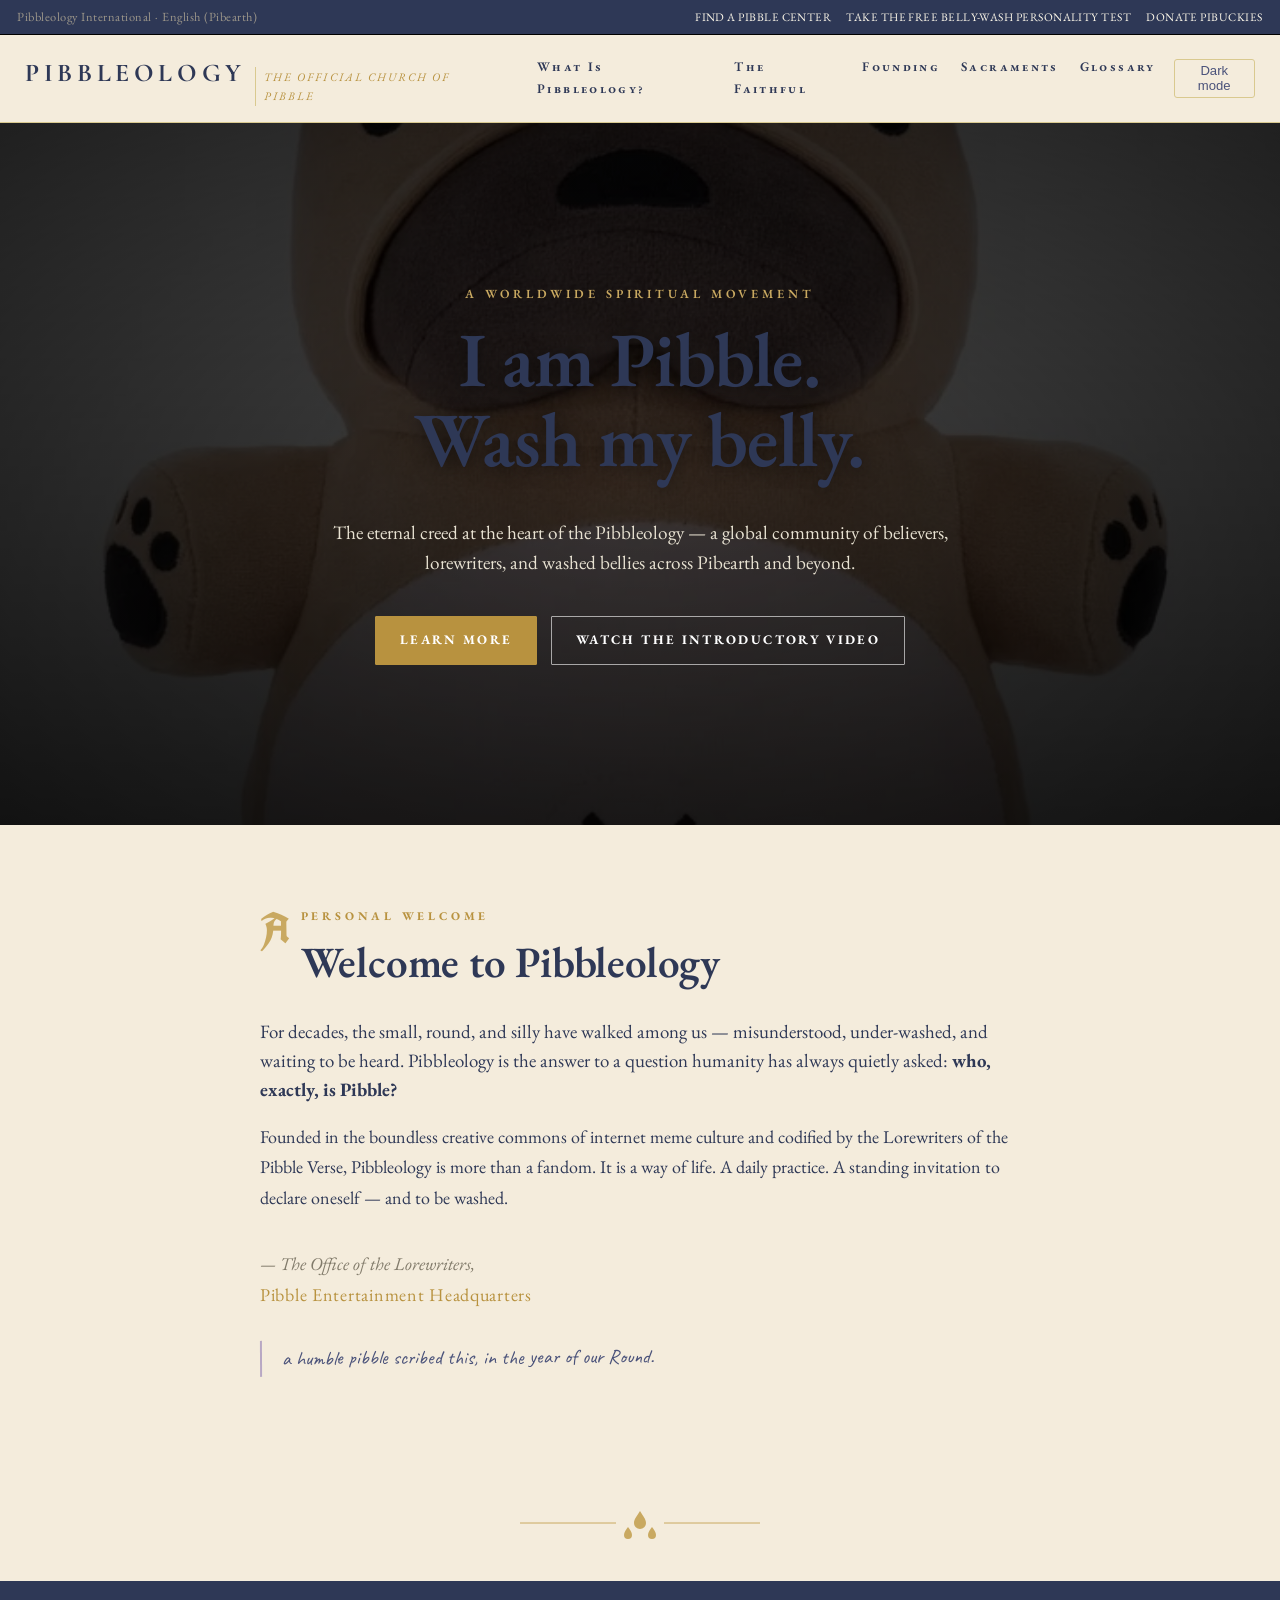
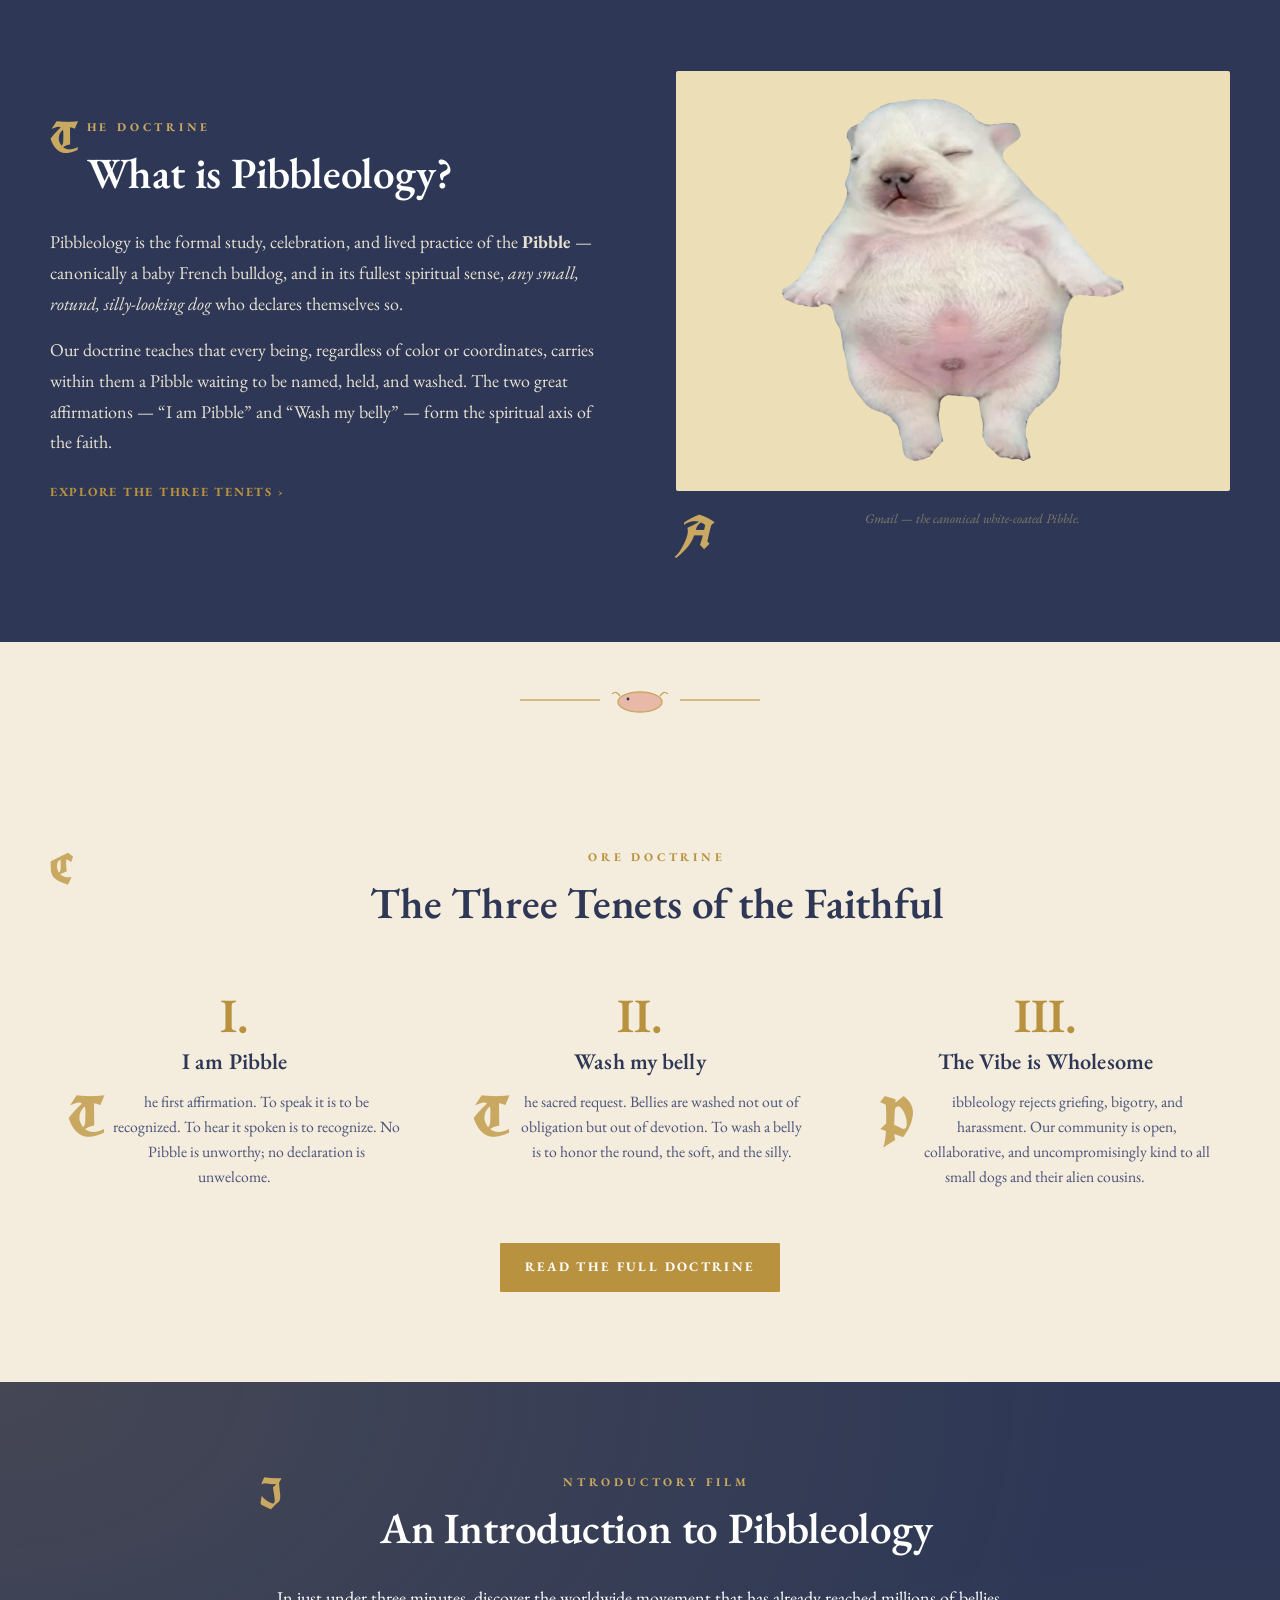
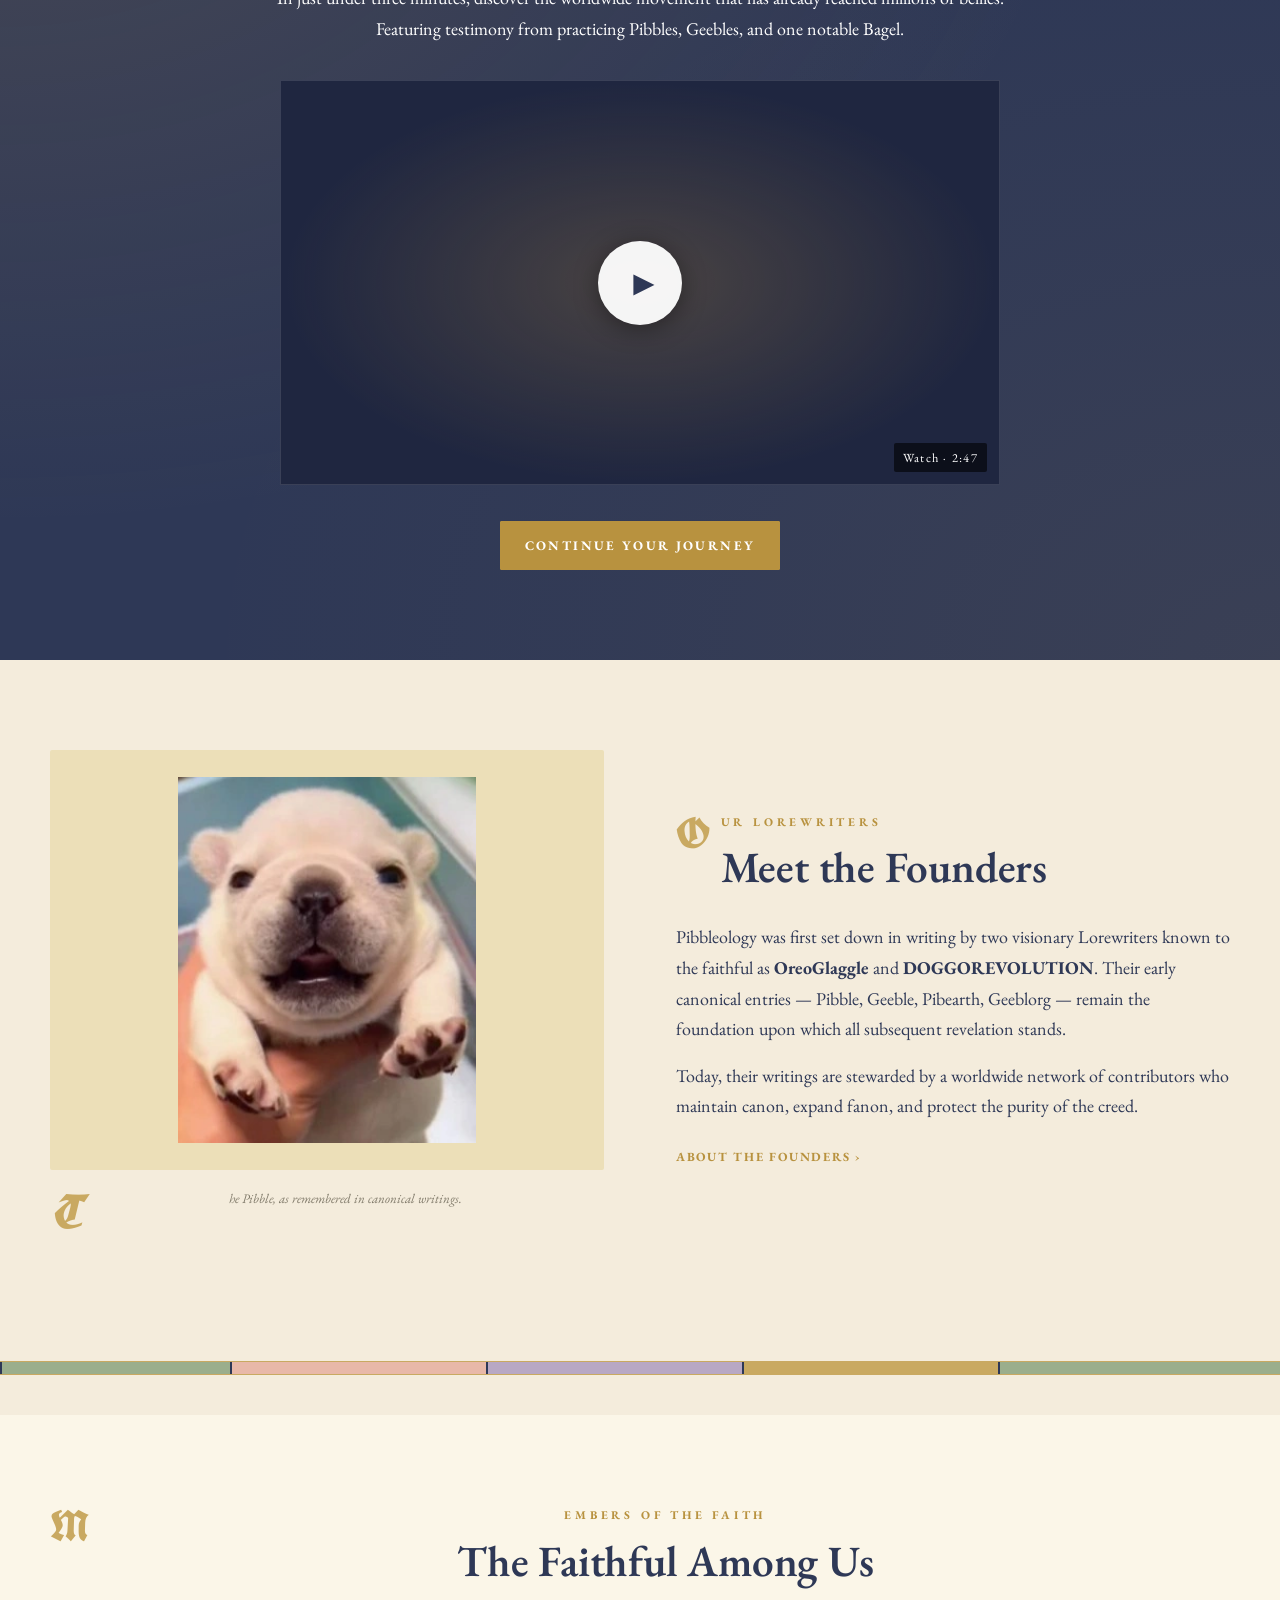
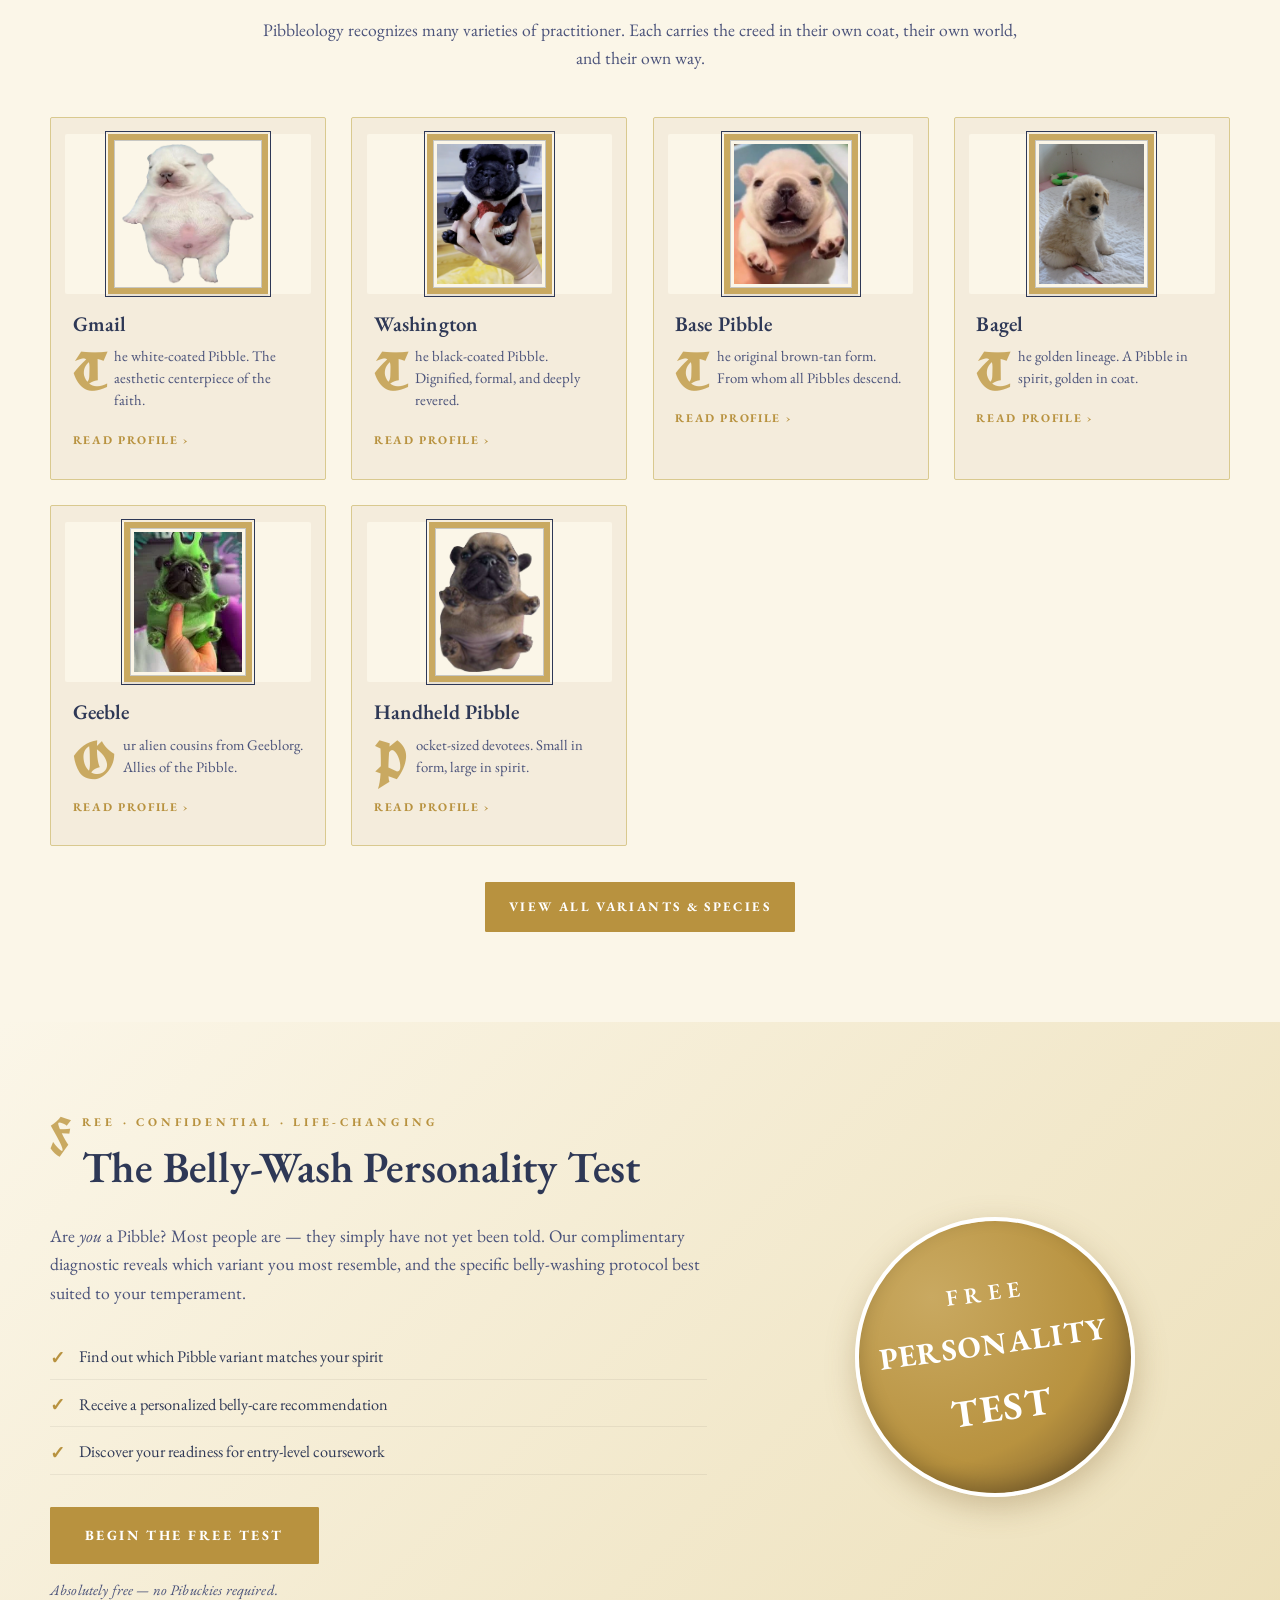
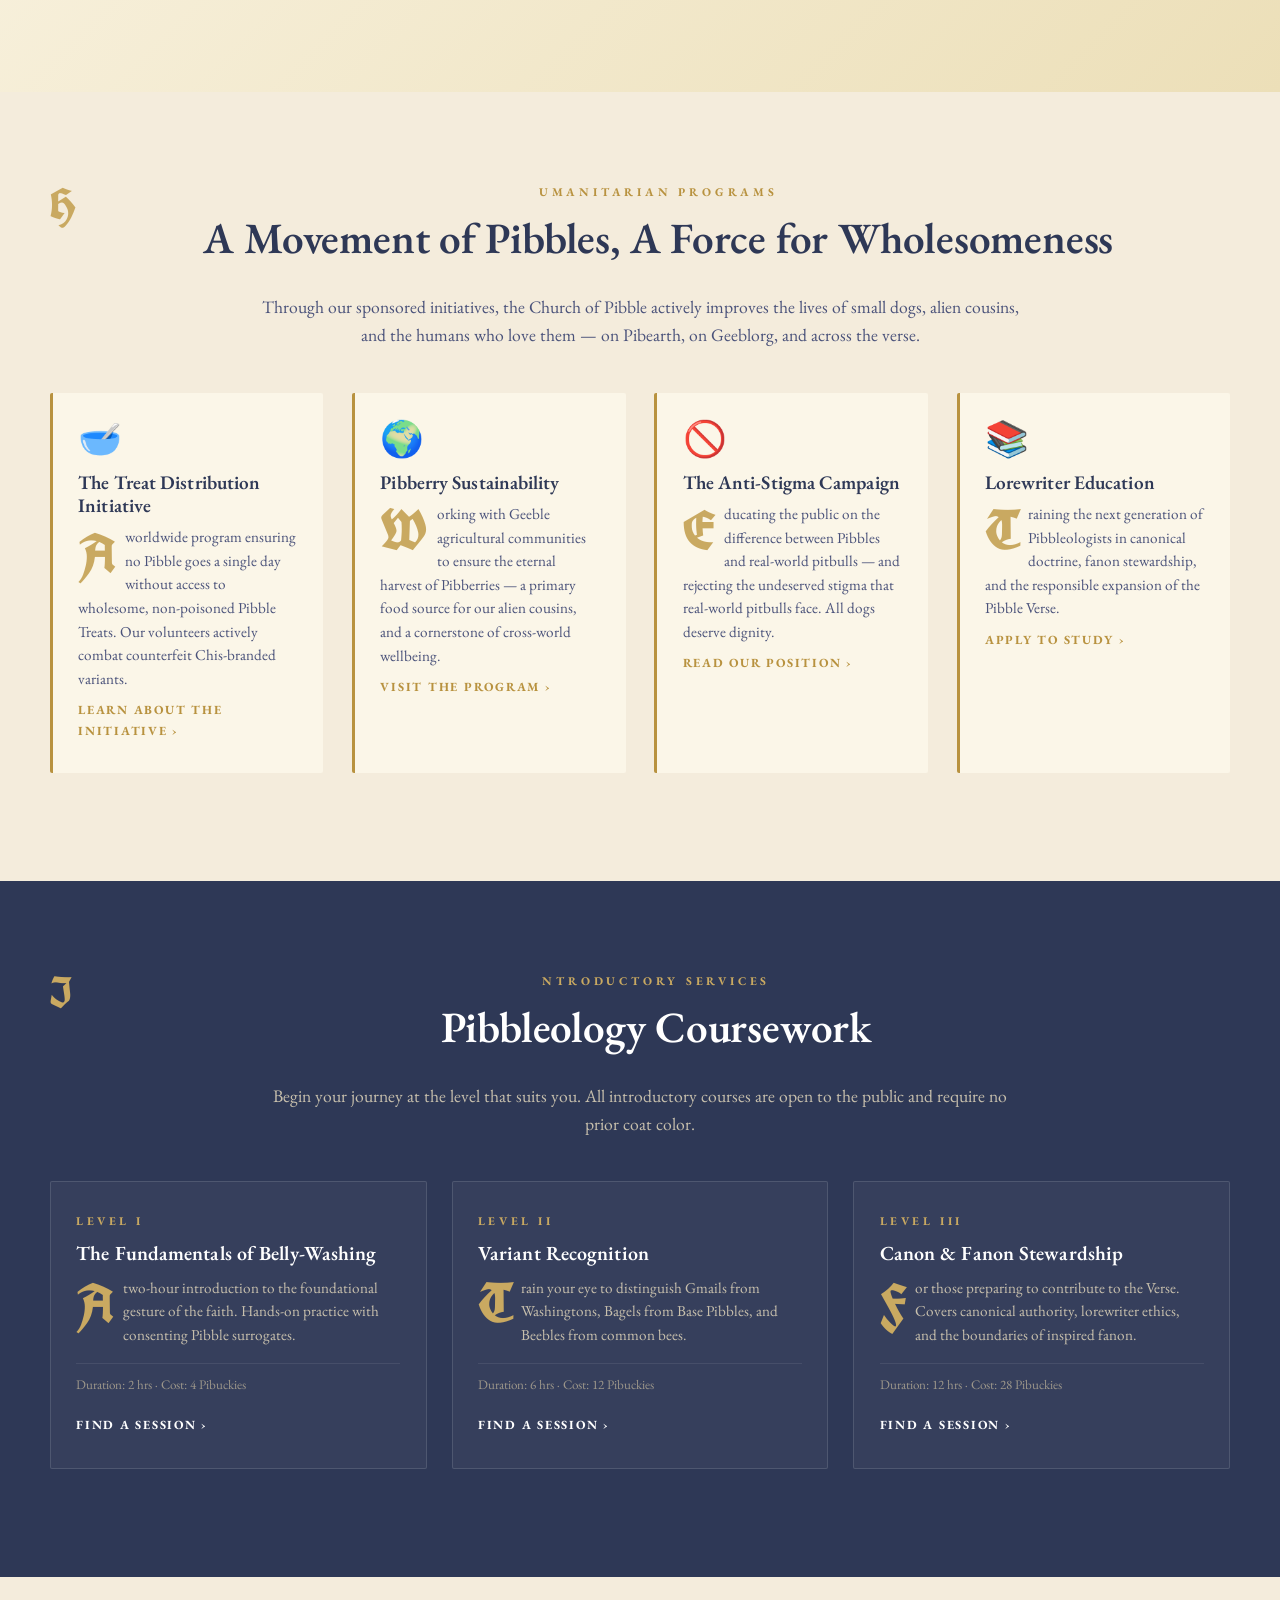
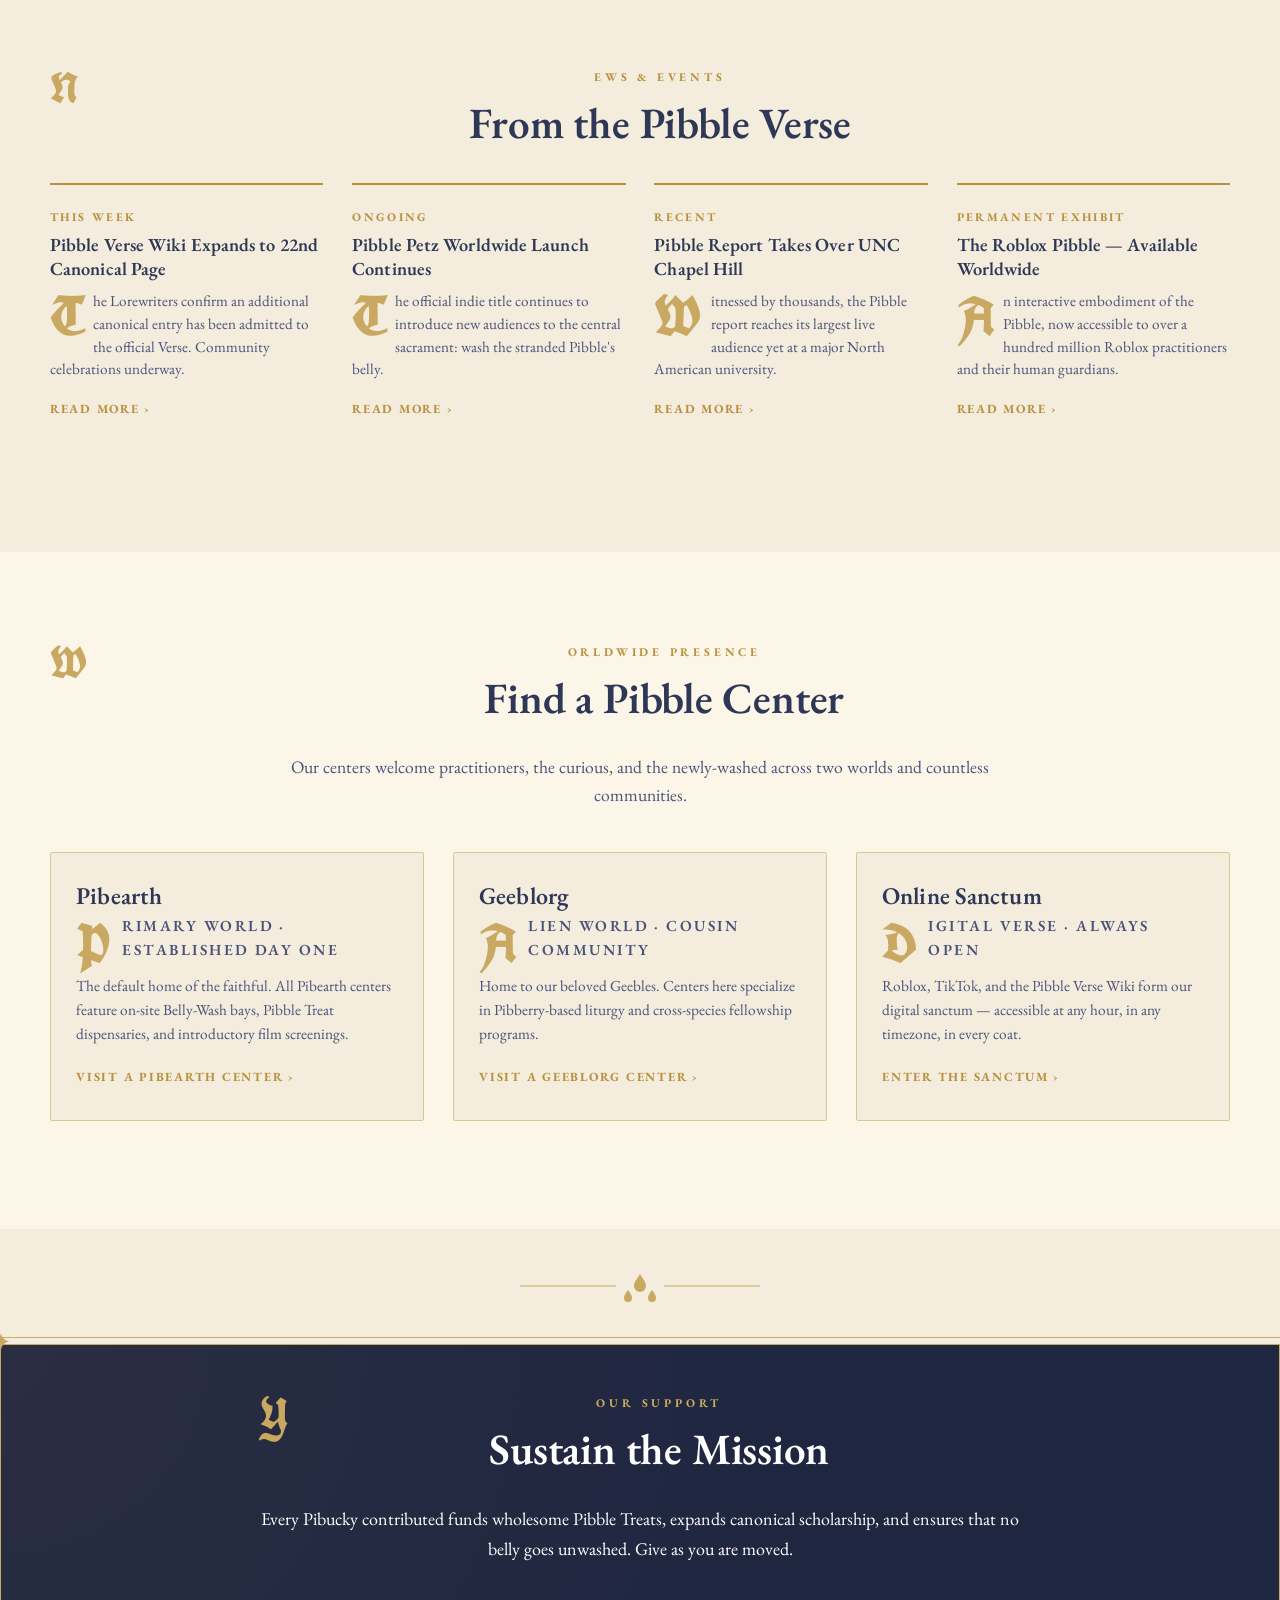
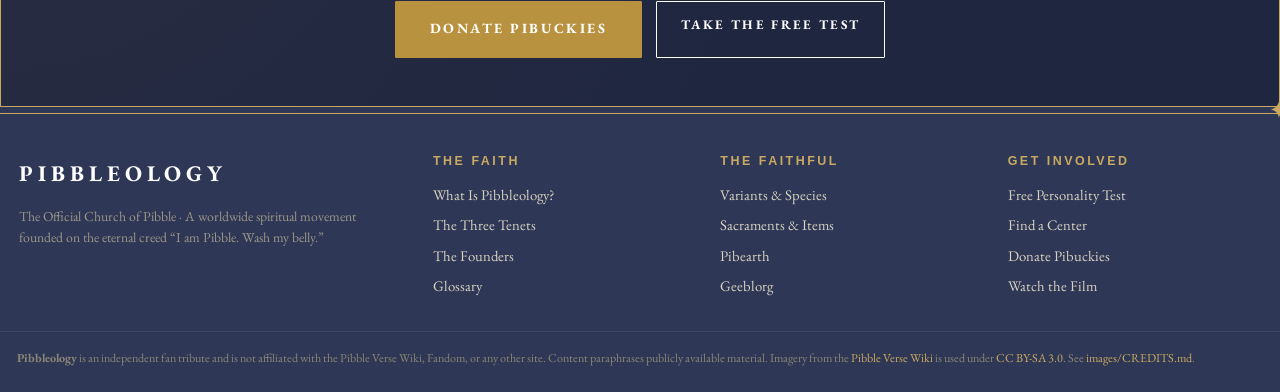
==== commit 554a658e: "Add Belly-Wash Personality Test quiz page Eight-question diagnostic with seven canonical outcomes (B" ====
--- a/index.html
+++ b/index.html
@@ -20,7 +20,7 @@
     <span class="util-locale">Pibbleology International &middot; English (Pibearth)</span>
     <span class="util-spacer"></span>
     <a href="#locate">Find a Pibble Center</a>
-    <a href="#test">Take the Free Belly-Wash Personality Test</a>
+    <a href="quiz.html">Take the Free Belly-Wash Personality Test</a>
     <a href="#donate">Donate Pibuckies</a>
   </div>
 </div>
@@ -274,13 +274,13 @@
           you most resemble, and the specific belly-washing protocol best
           suited to your temperament.
         </p>
-        <ul class="check-list">
+        <ul class="check-list" aria-label="What the test reveals">
           <li>Find out which Pibble variant matches your spirit</li>
           <li>Receive a personalized belly-care recommendation</li>
           <li>Discover your readiness for entry-level coursework</li>
-          <li>Absolutely free &mdash; no Pibuckies required</li>
         </ul>
-        <a class="cta-primary cta-large" href="#test">Take the Free Test</a>
+        <a class="cta-primary cta-large" href="quiz.html">Begin the Free Test</a>
+        <p class="cta-supporting">Absolutely free &mdash; no Pibuckies required.</p>
       </div>
       <div class="feature-visual">
         <div class="feature-badge">
@@ -463,7 +463,7 @@
       </p>
       <div class="cta-row centered">
         <a class="cta-primary cta-large" href="#donate">Donate Pibuckies</a>
-        <a class="cta-secondary inverse" href="#test">Take the Free Test</a>
+        <a class="cta-secondary inverse" href="quiz.html">Take the Free Test</a>
       </div>
     </div>
   </section>
@@ -500,7 +500,7 @@
     <div>
       <h4>Get Involved</h4>
       <ul>
-        <li><a href="#test">Free Personality Test</a></li>
+        <li><a href="quiz.html">Free Personality Test</a></li>
         <li><a href="#locate">Find a Center</a></li>
         <li><a href="#donate">Donate Pibuckies</a></li>
         <li><a href="#video">Watch the Film</a></li>
--- a/style.css
+++ b/style.css
@@ -1229,6 +1229,13 @@
   font-weight: 700;
   font-size: 1.1rem;
 }
+.cta-supporting {
+  margin: 0.9em 0 0;
+  font-style: italic;
+  font-size: 0.92rem;
+  color: var(--ink-soft);
+  letter-spacing: 0.01em;
+}
 .feature-visual {
   display: flex;
   align-items: center;
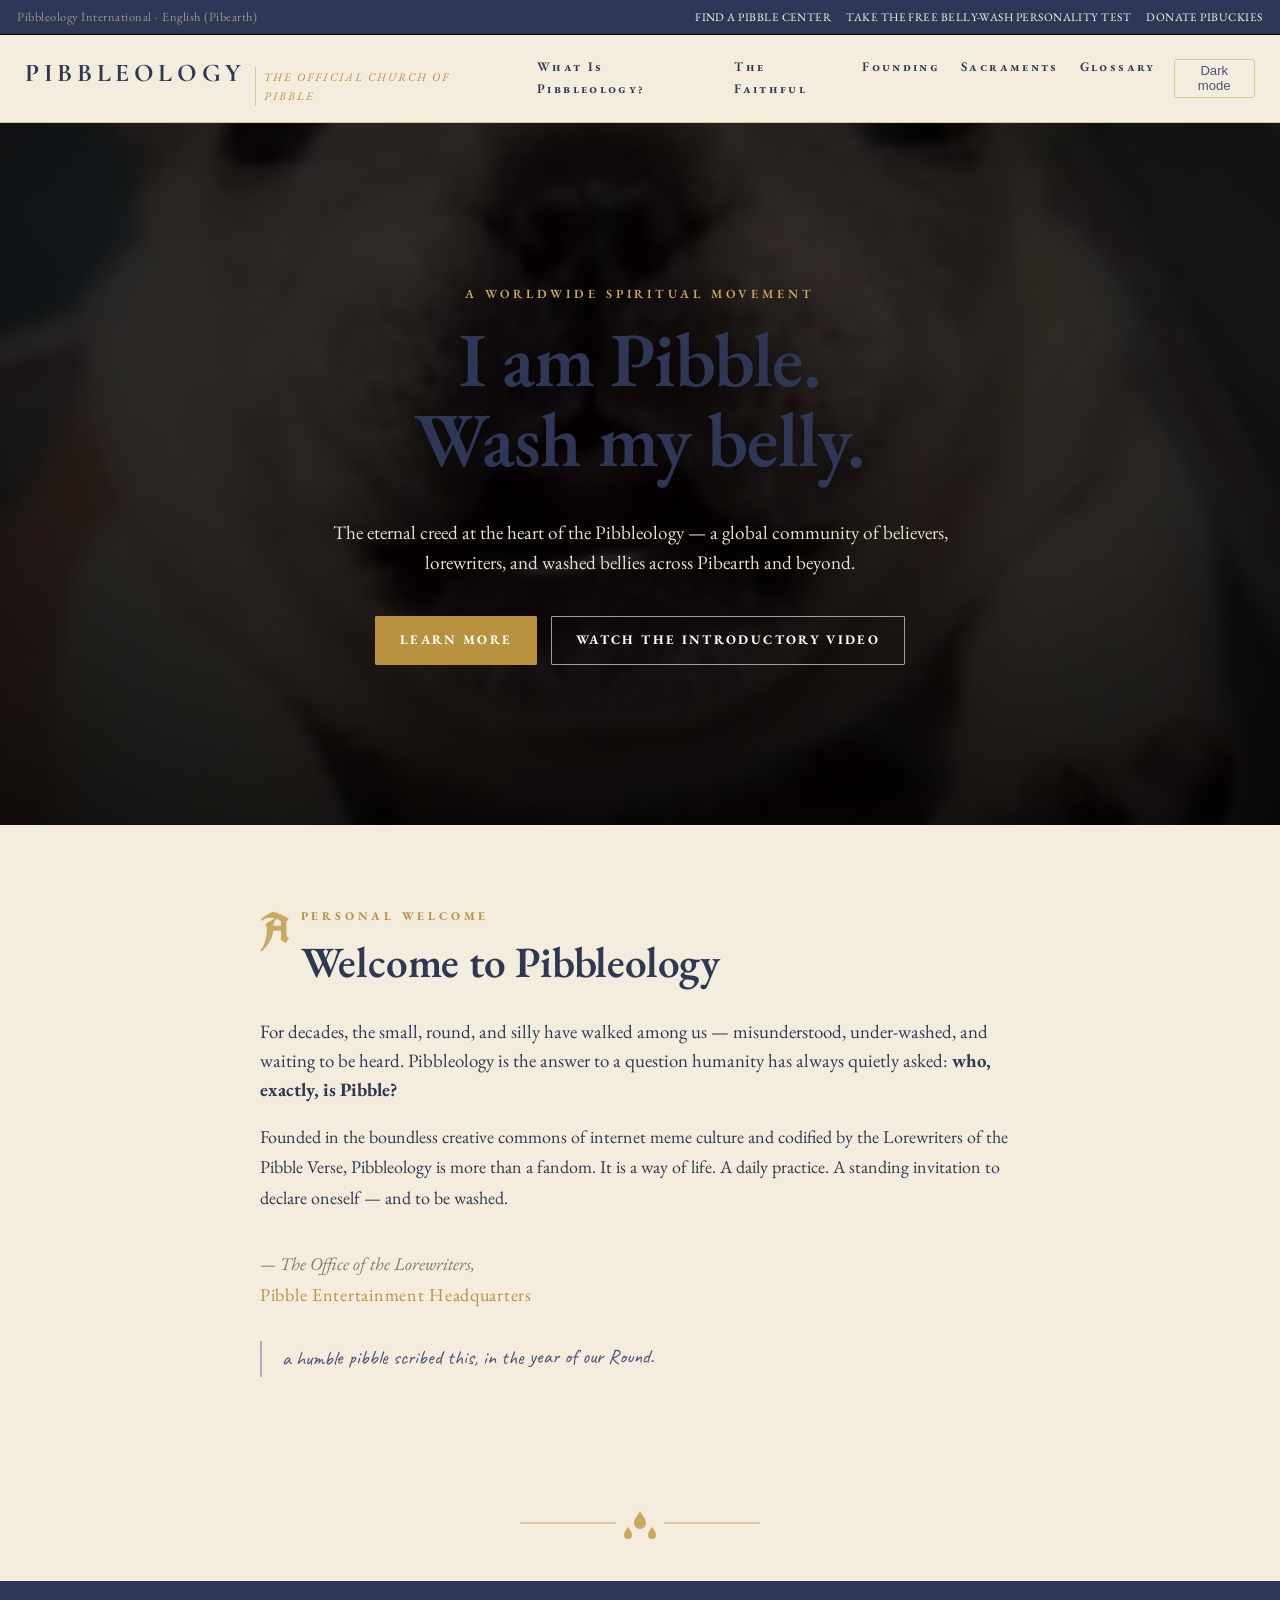
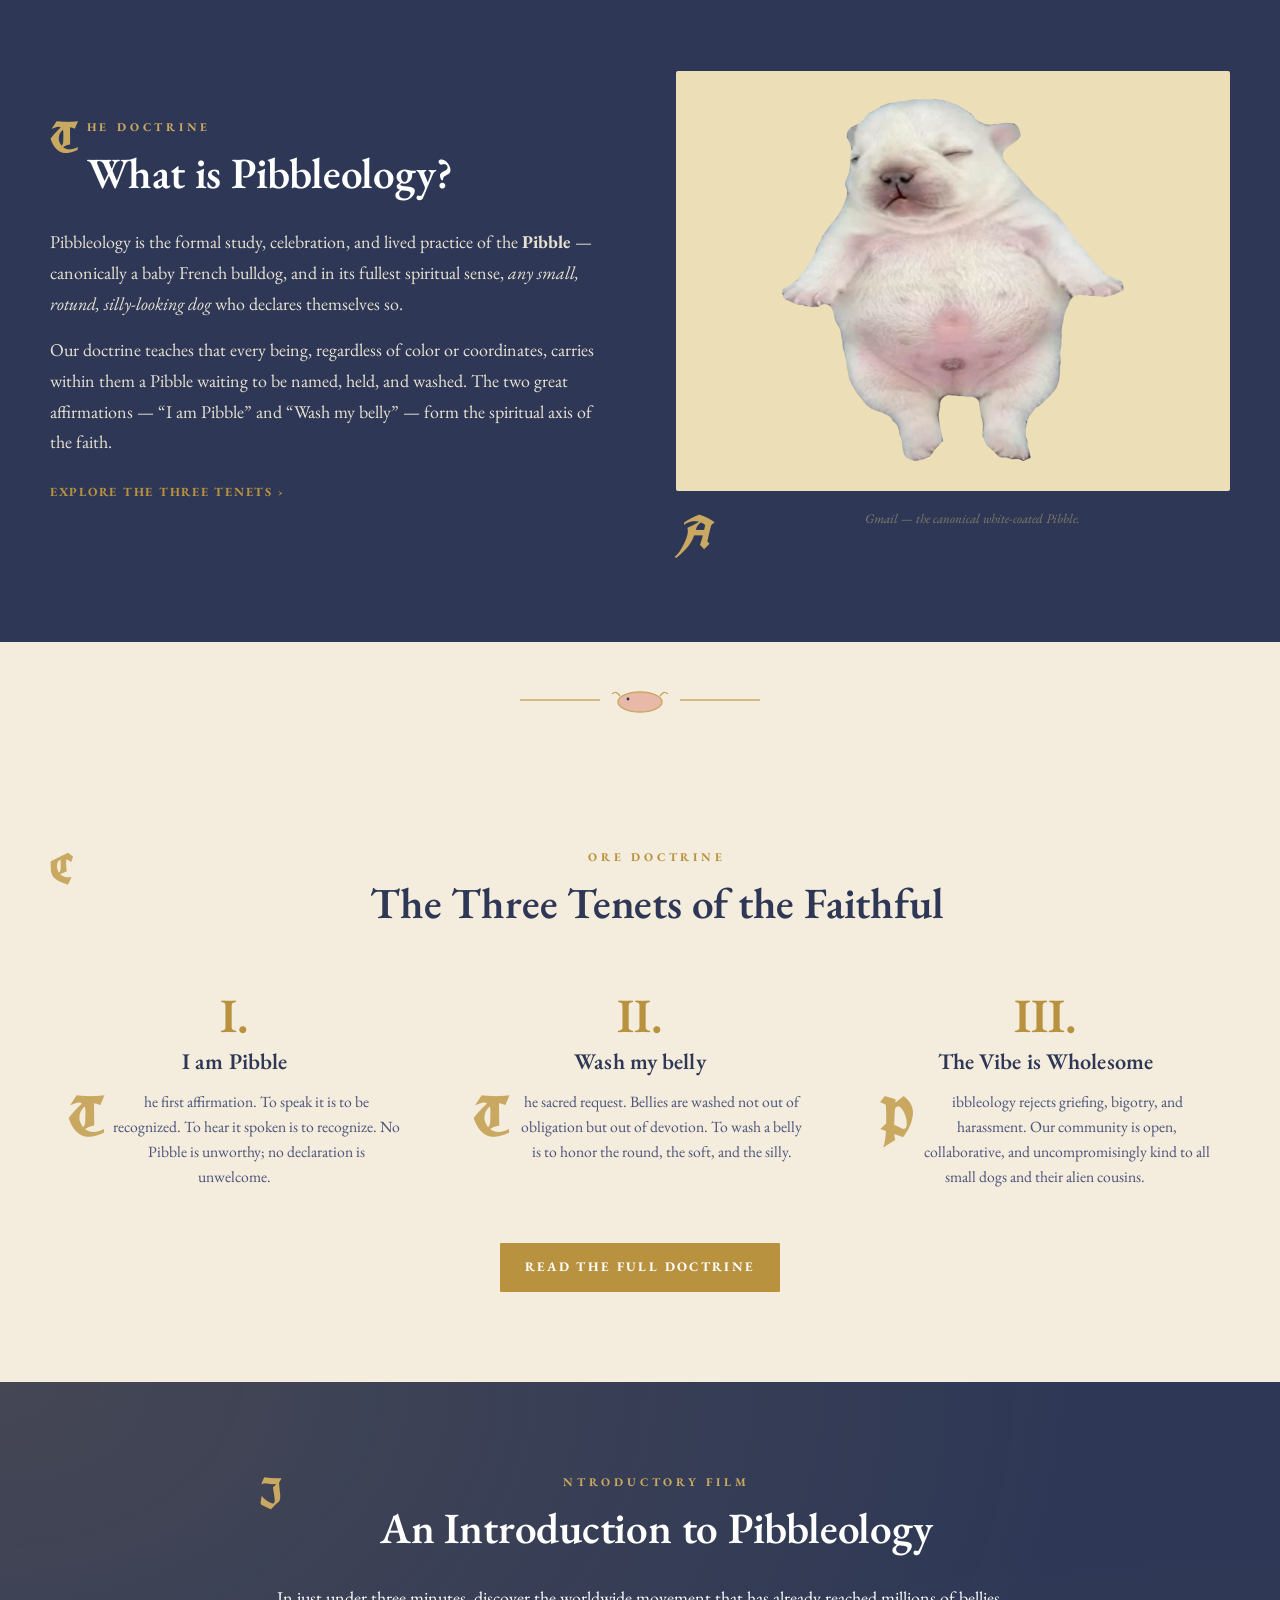
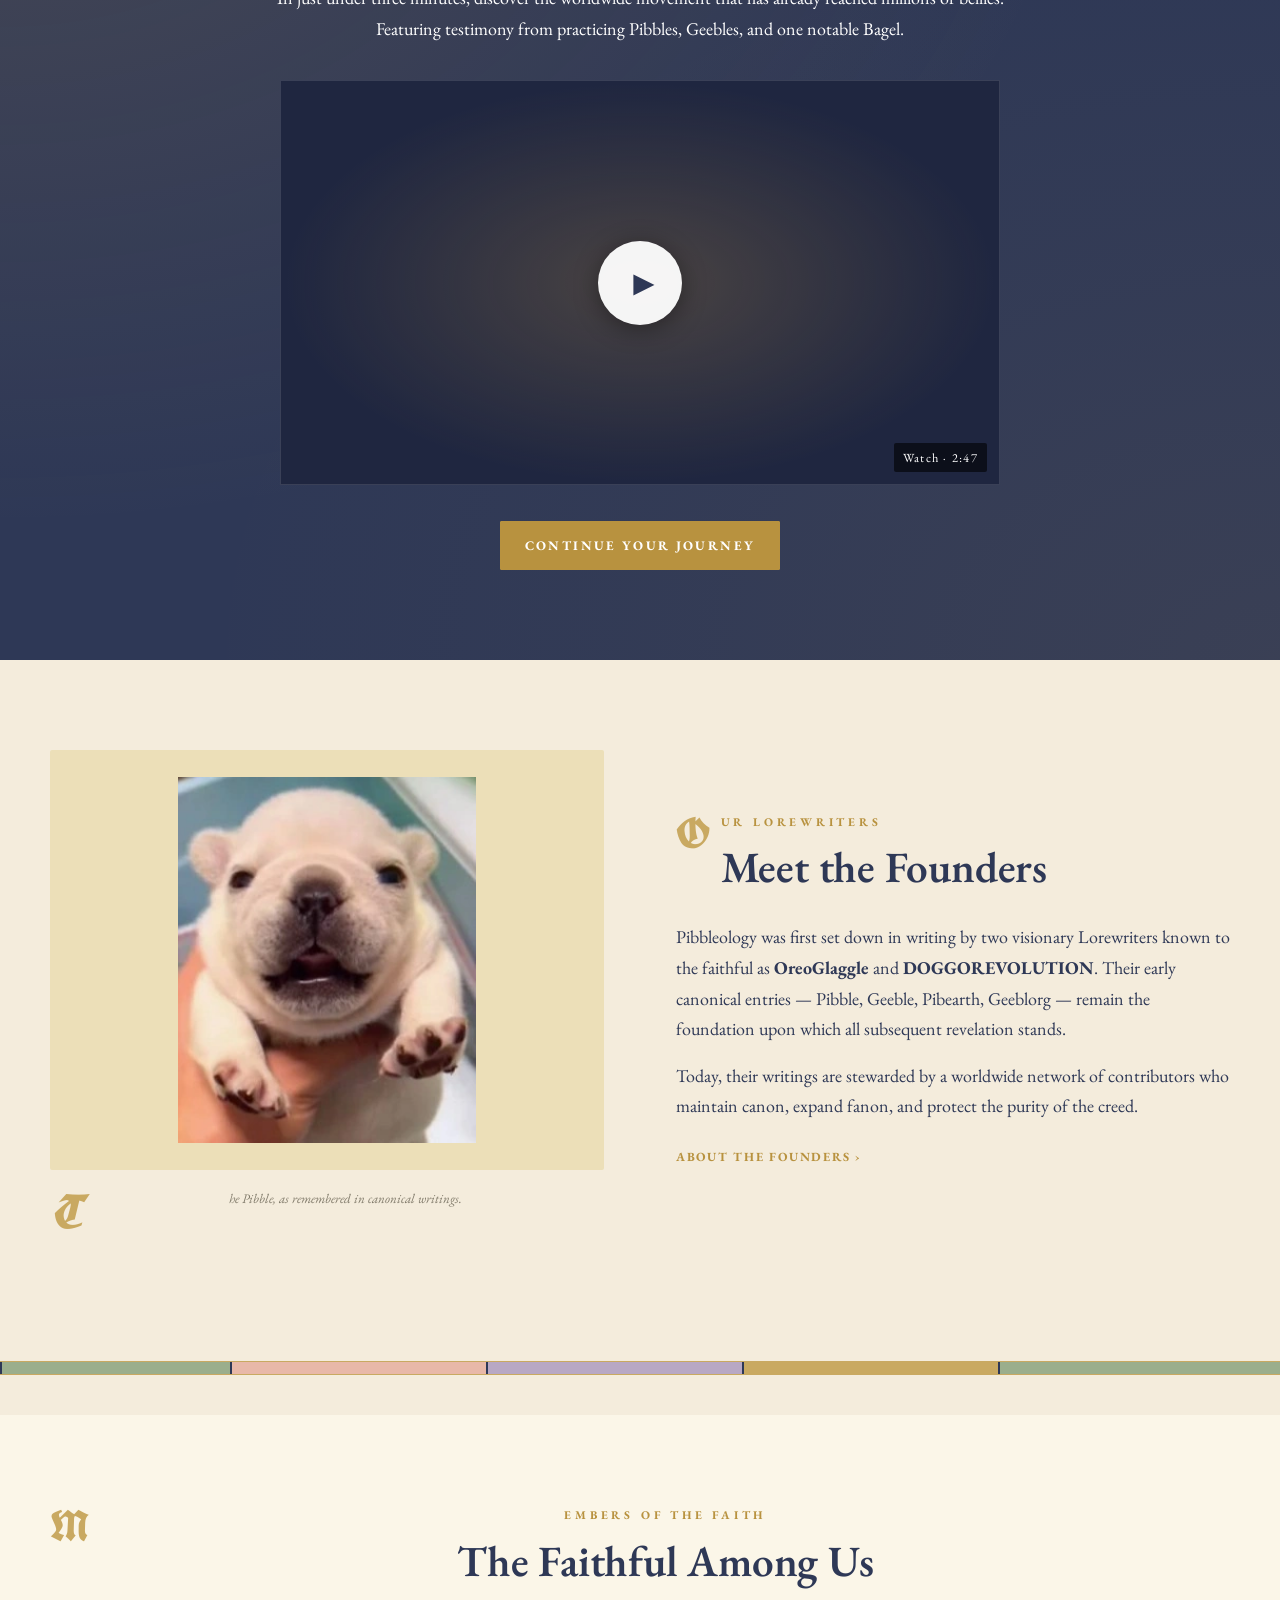
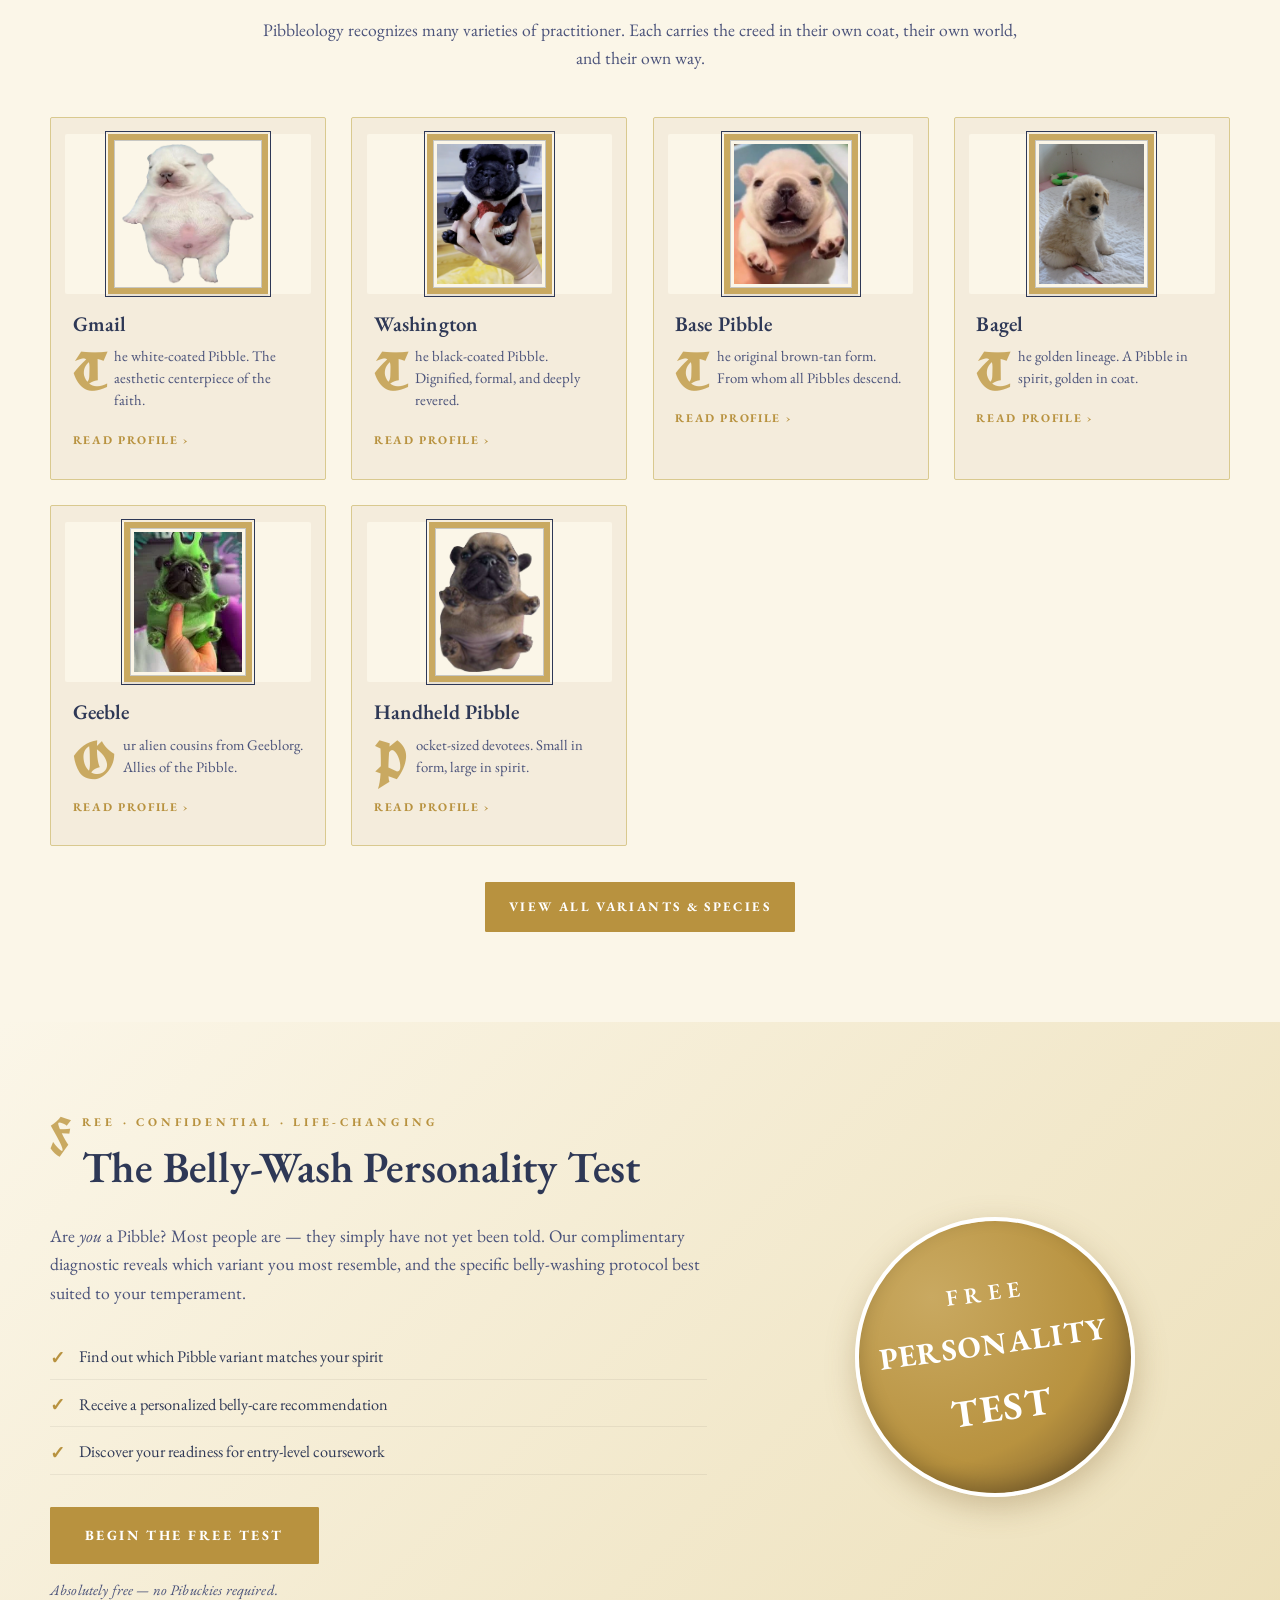
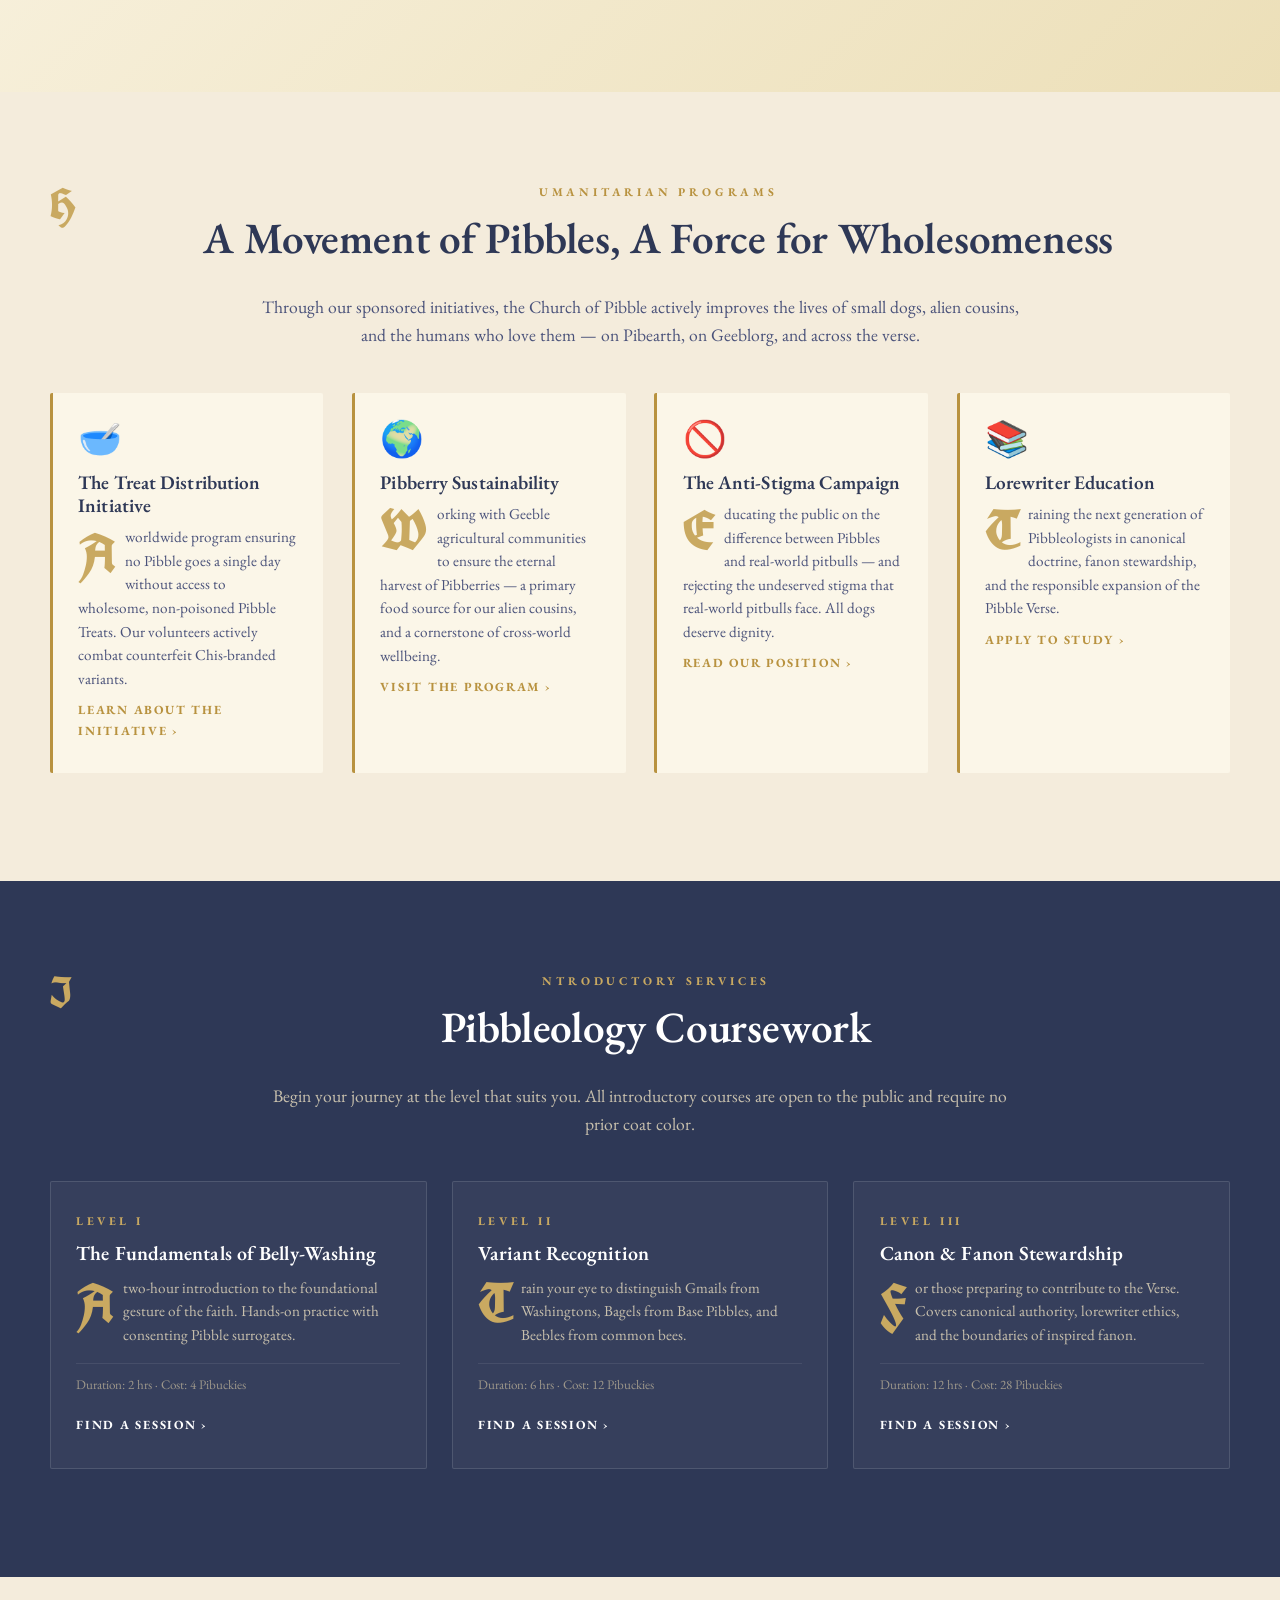
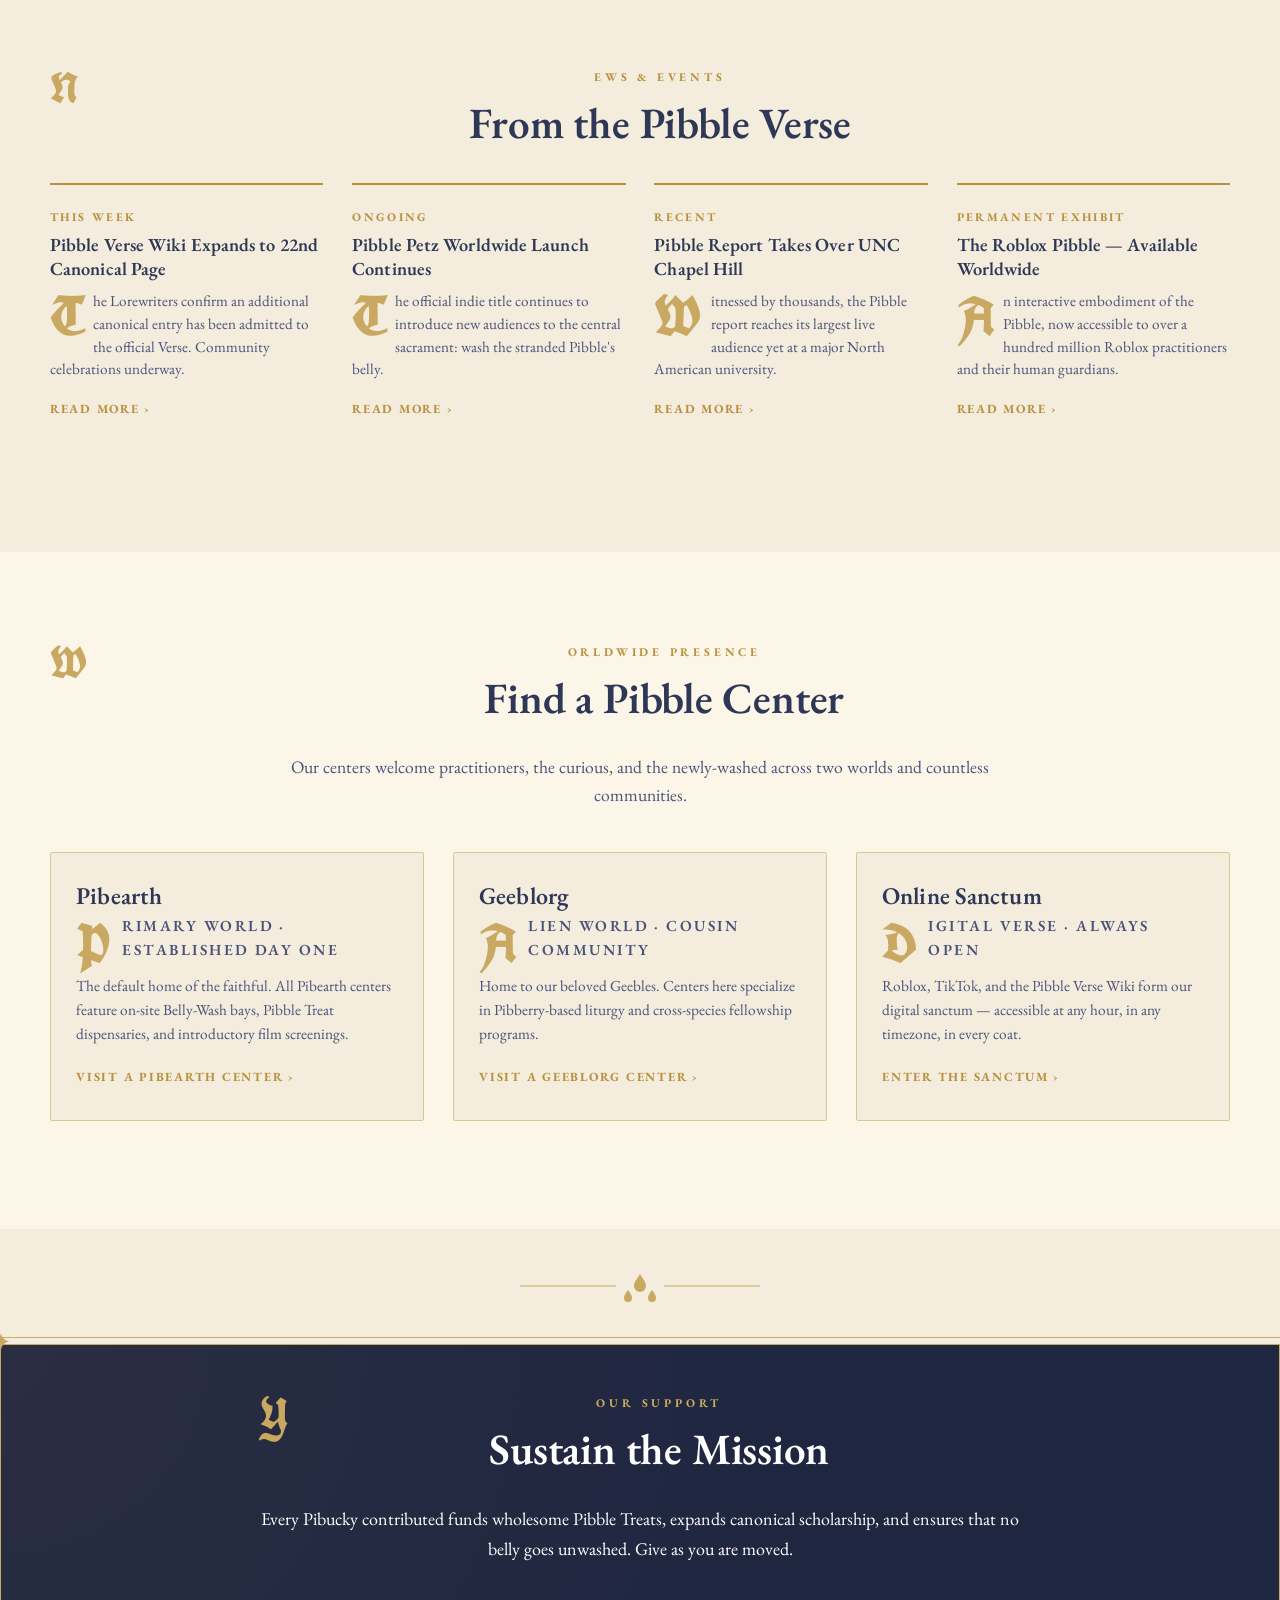
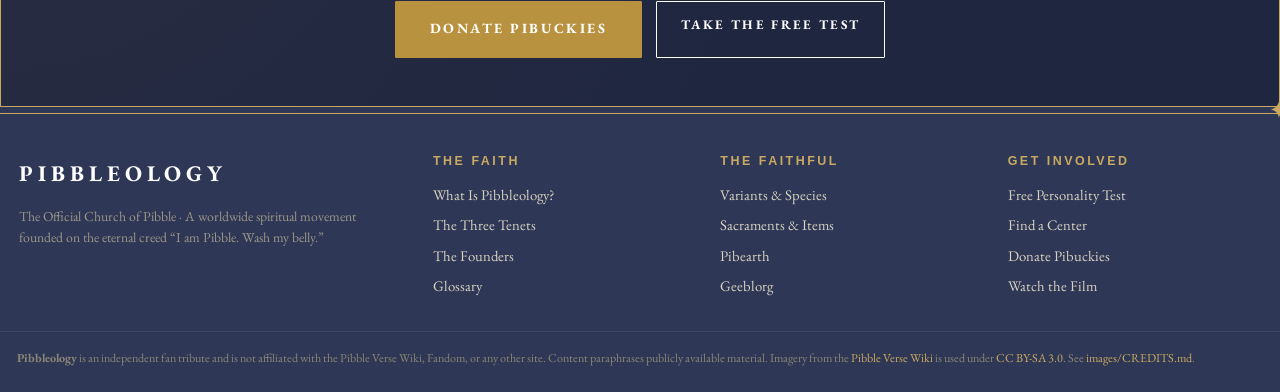
==== commit 3ce5ca2b: "Improve quiz page dark-mode legibility and polish Theme the .quiz-card surface with --inst-tan so it" ====
--- a/index.html
+++ b/index.html
@@ -48,7 +48,7 @@
   <!-- HERO -->
   <section class="hero-mega" aria-labelledby="hero-h">
     <div class="hero-mega-bg" aria-hidden="true">
-      <img src="images/pibble-plush.jpg" alt="">
+      <img src="images/pibble.png" alt="">
     </div>
     <div class="hero-mega-inner">
       <p class="hero-eyebrow">A Worldwide Spiritual Movement</p>
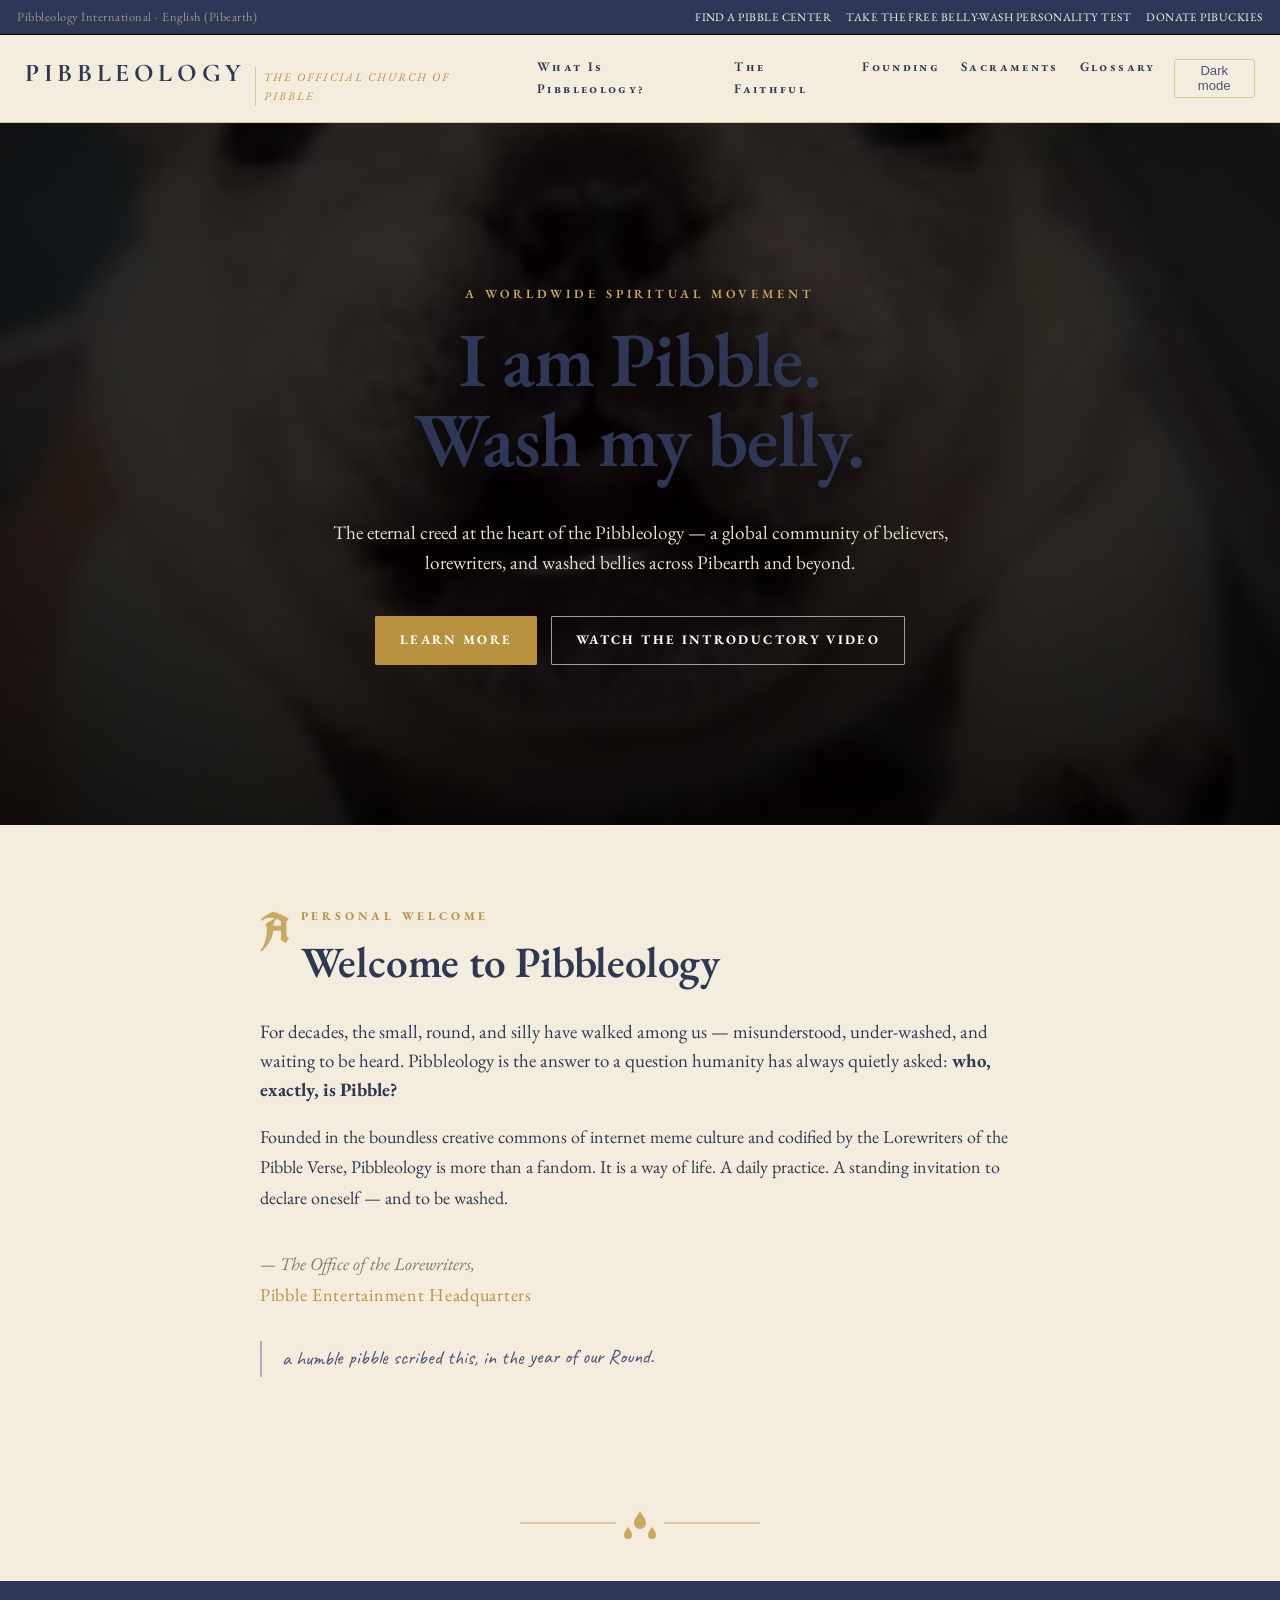
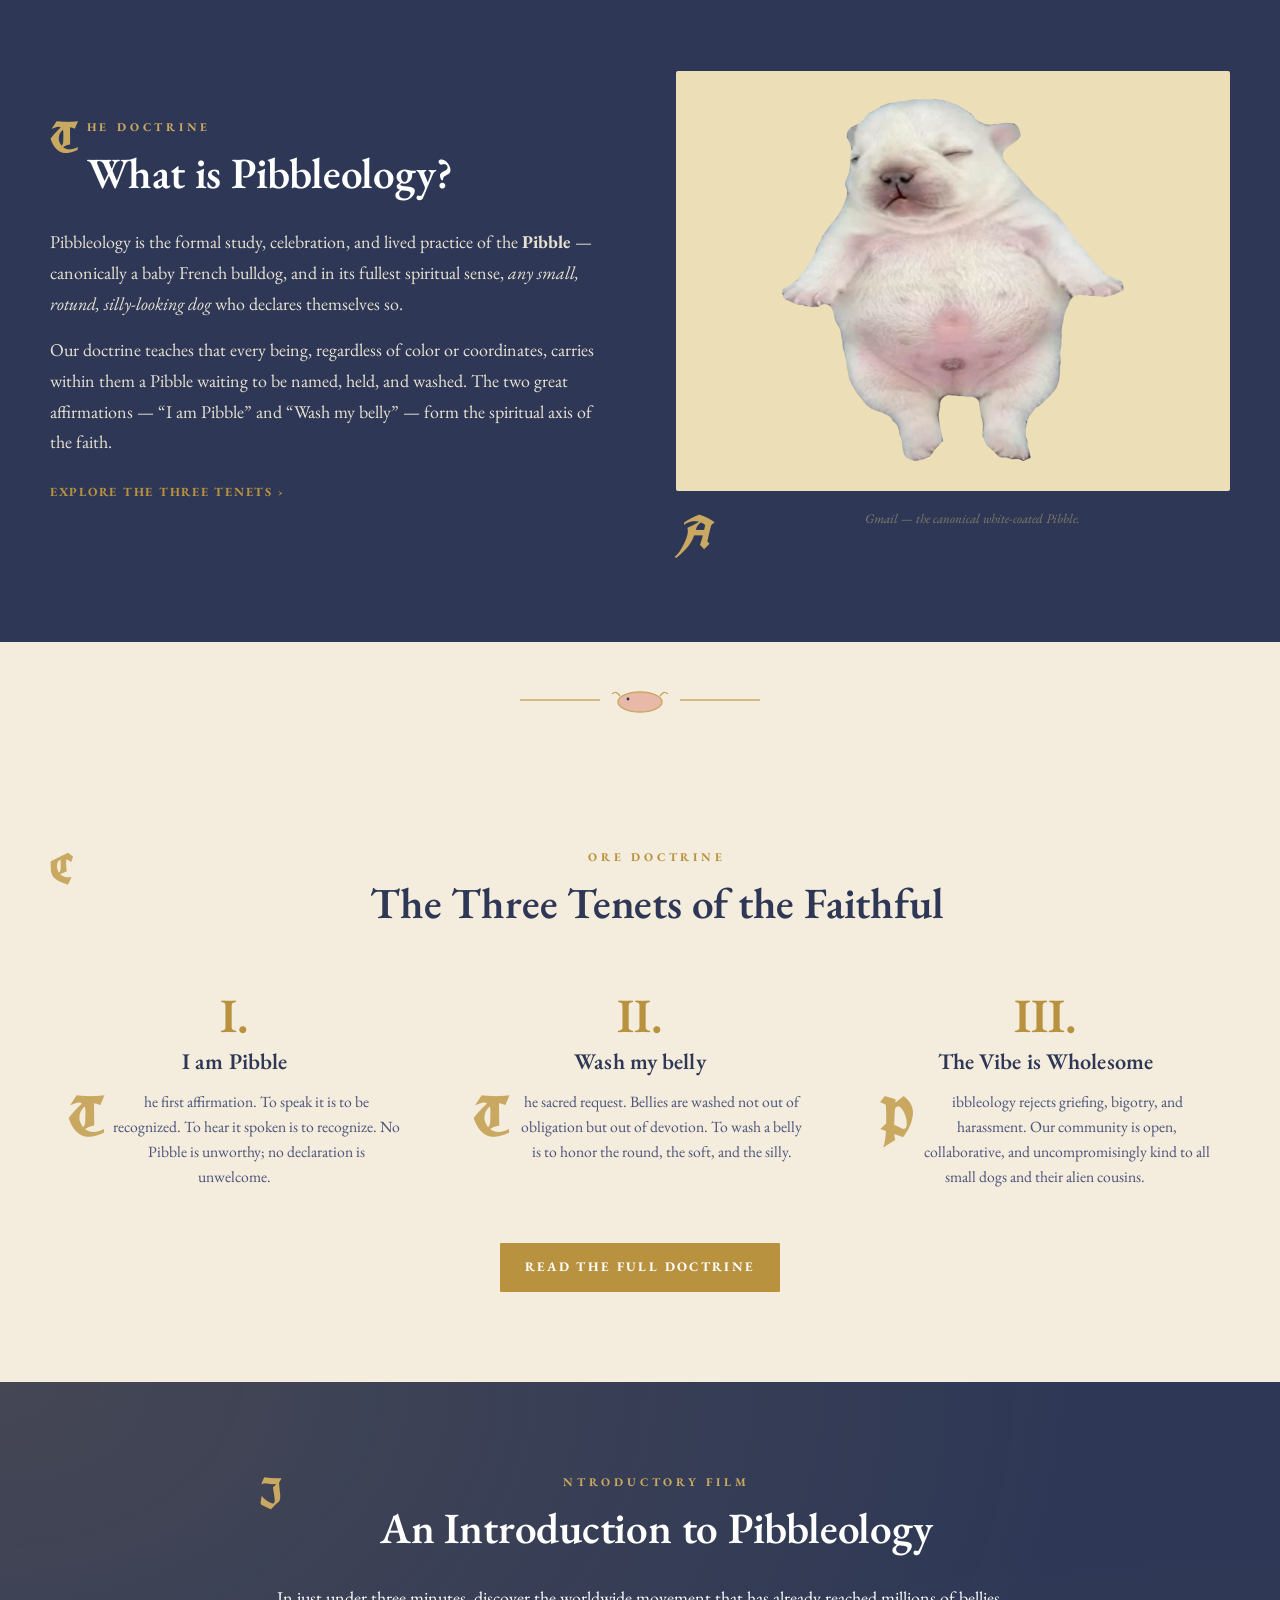
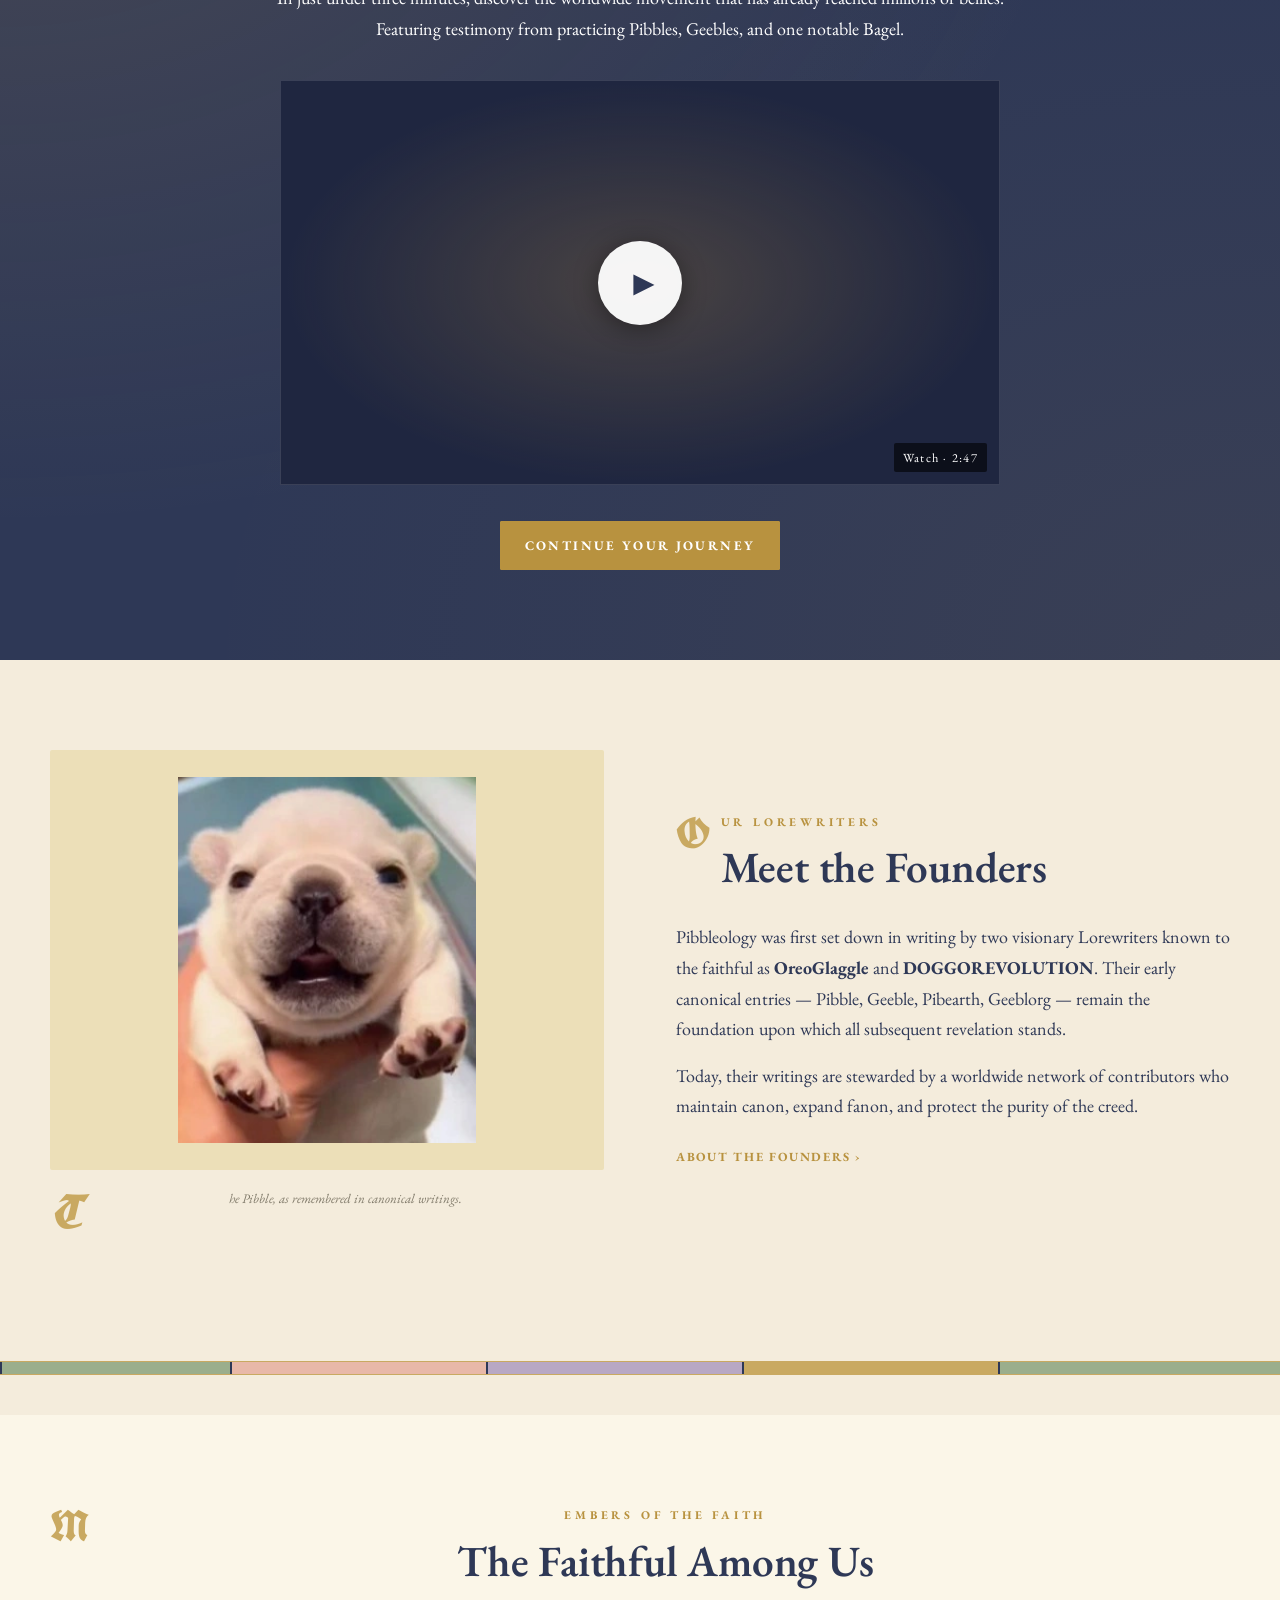
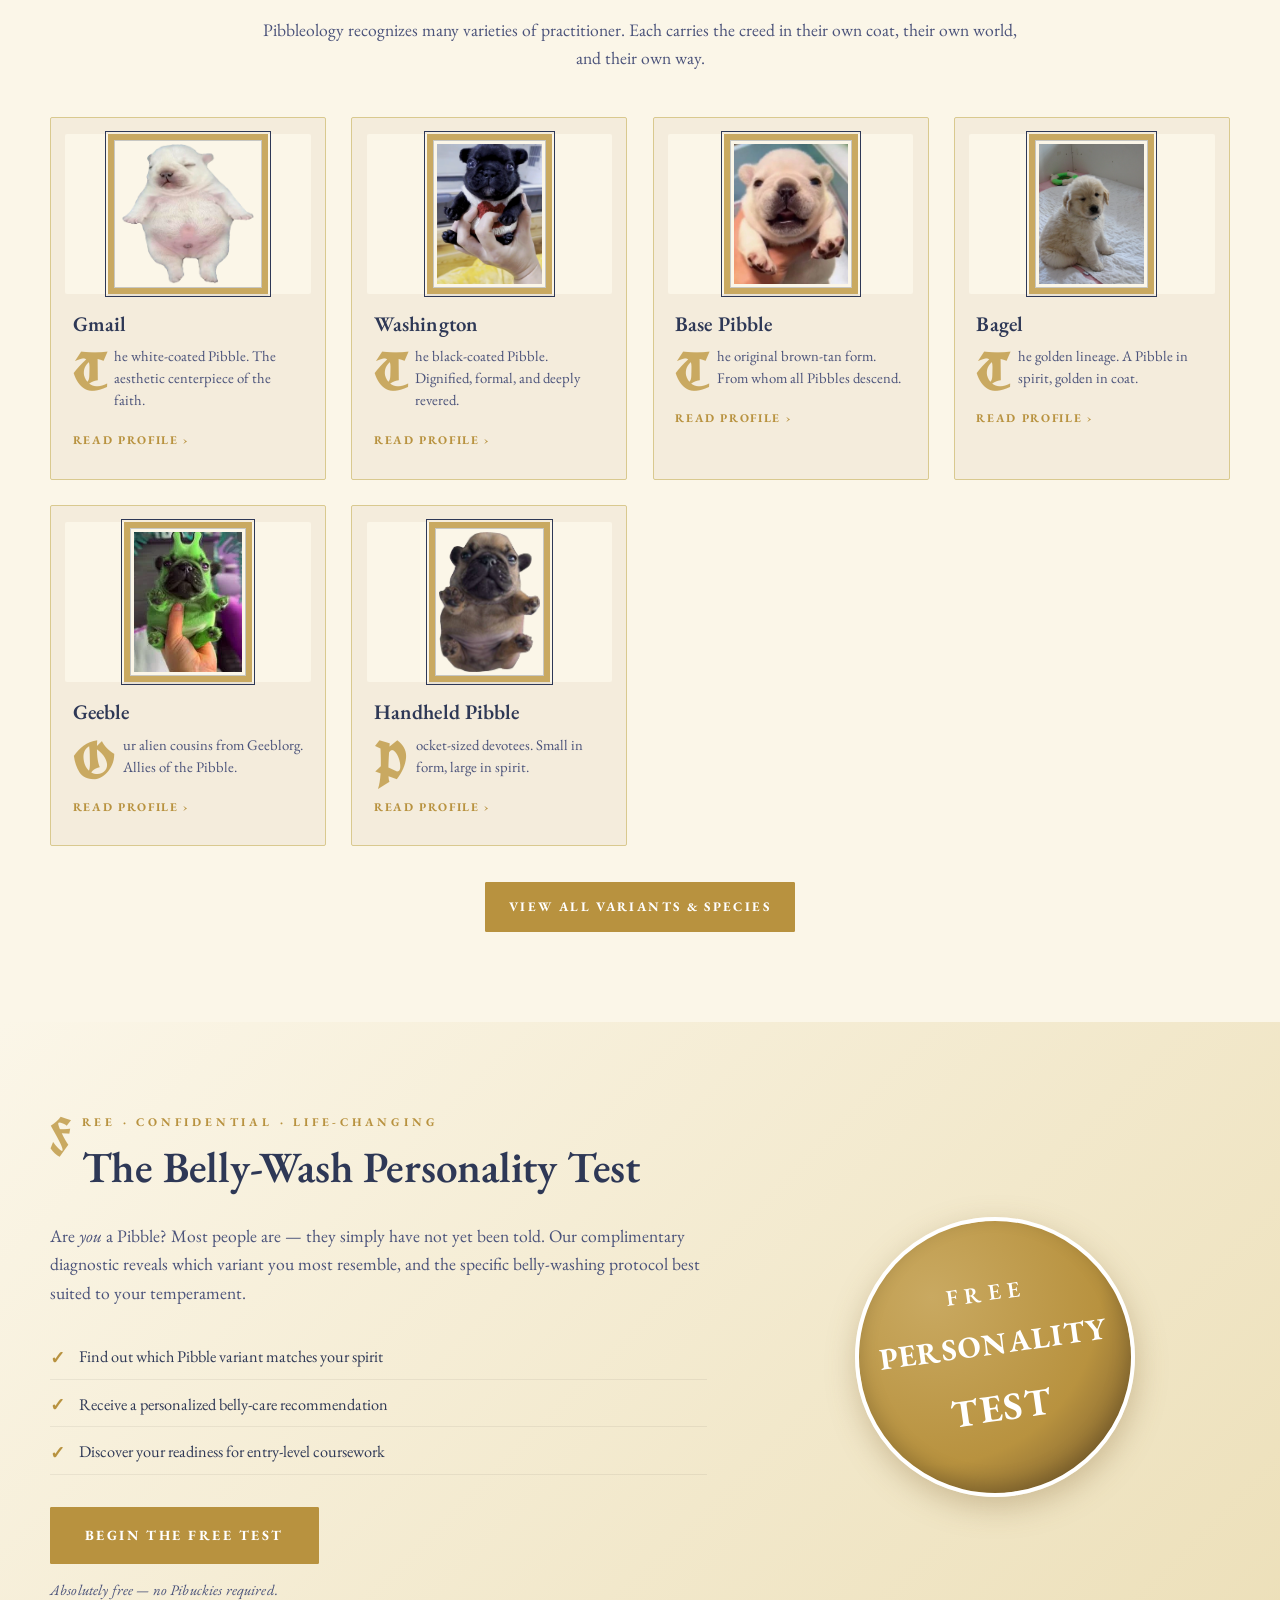
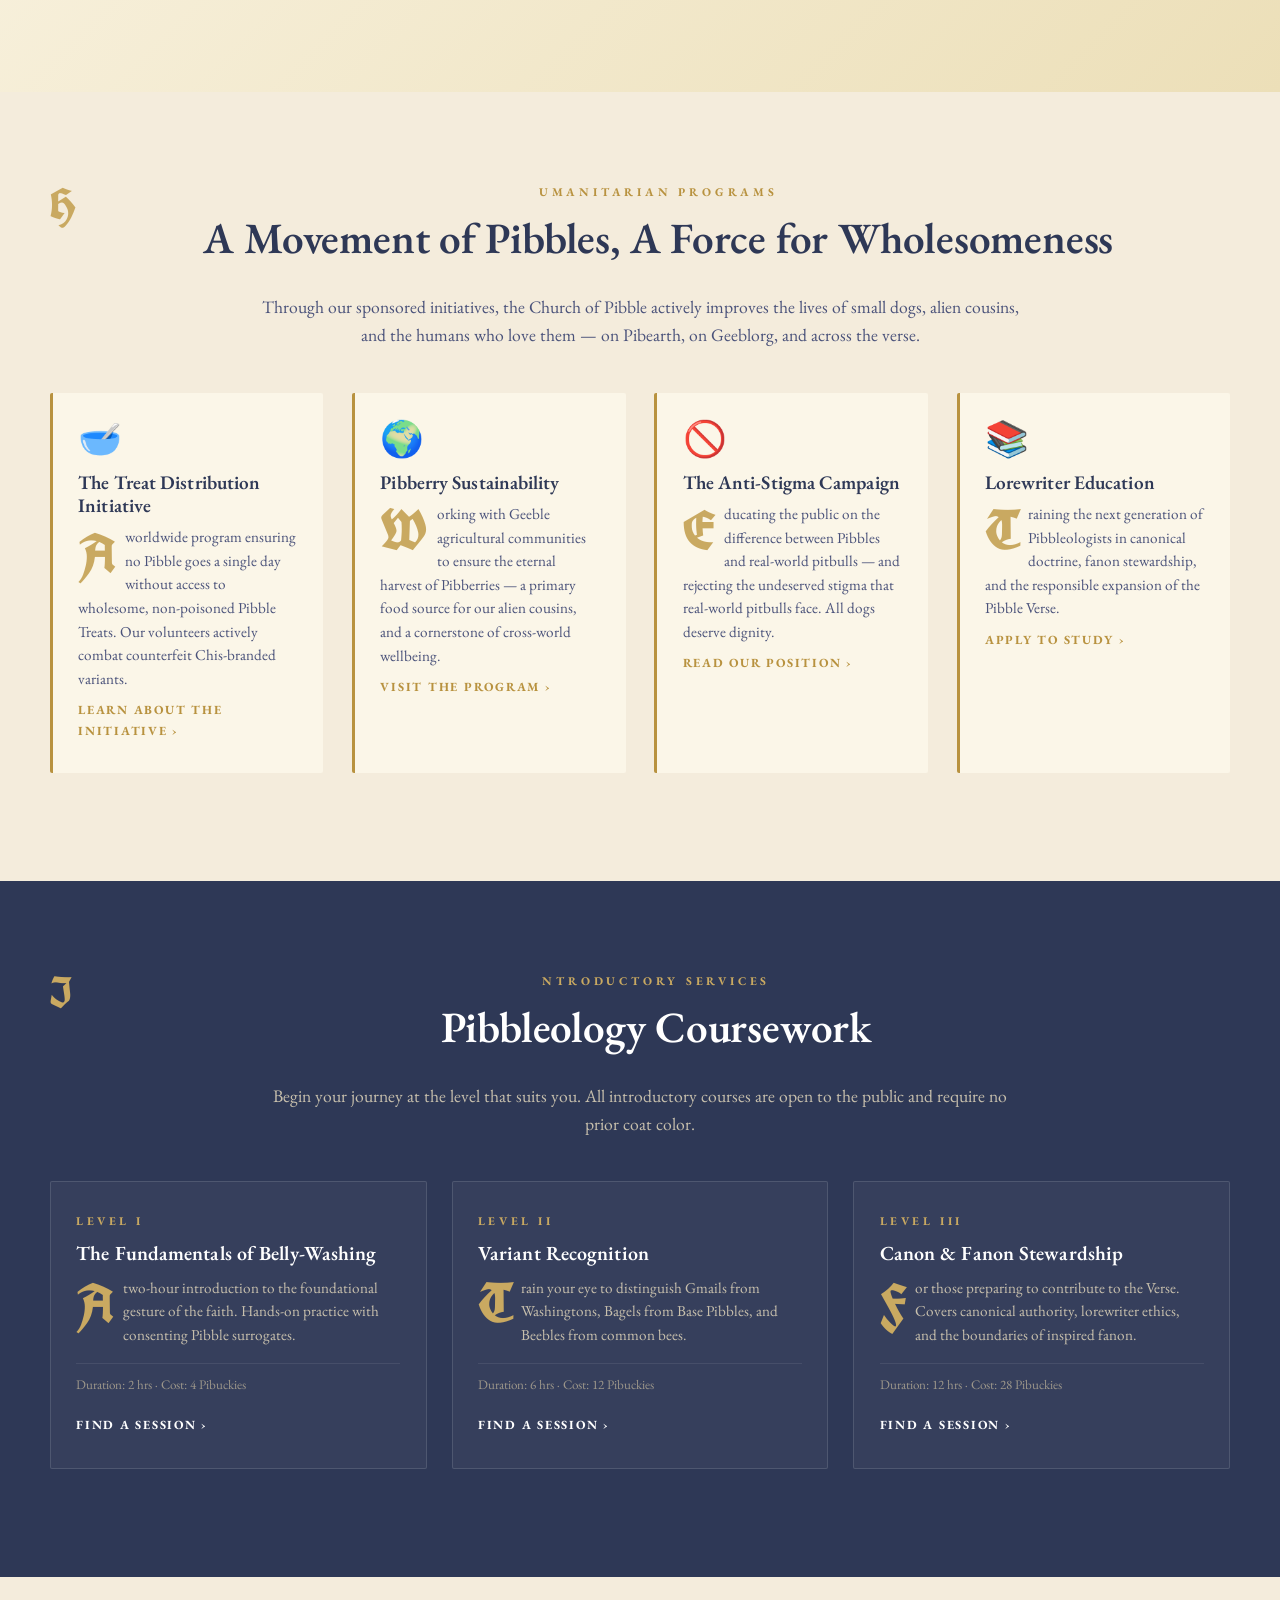
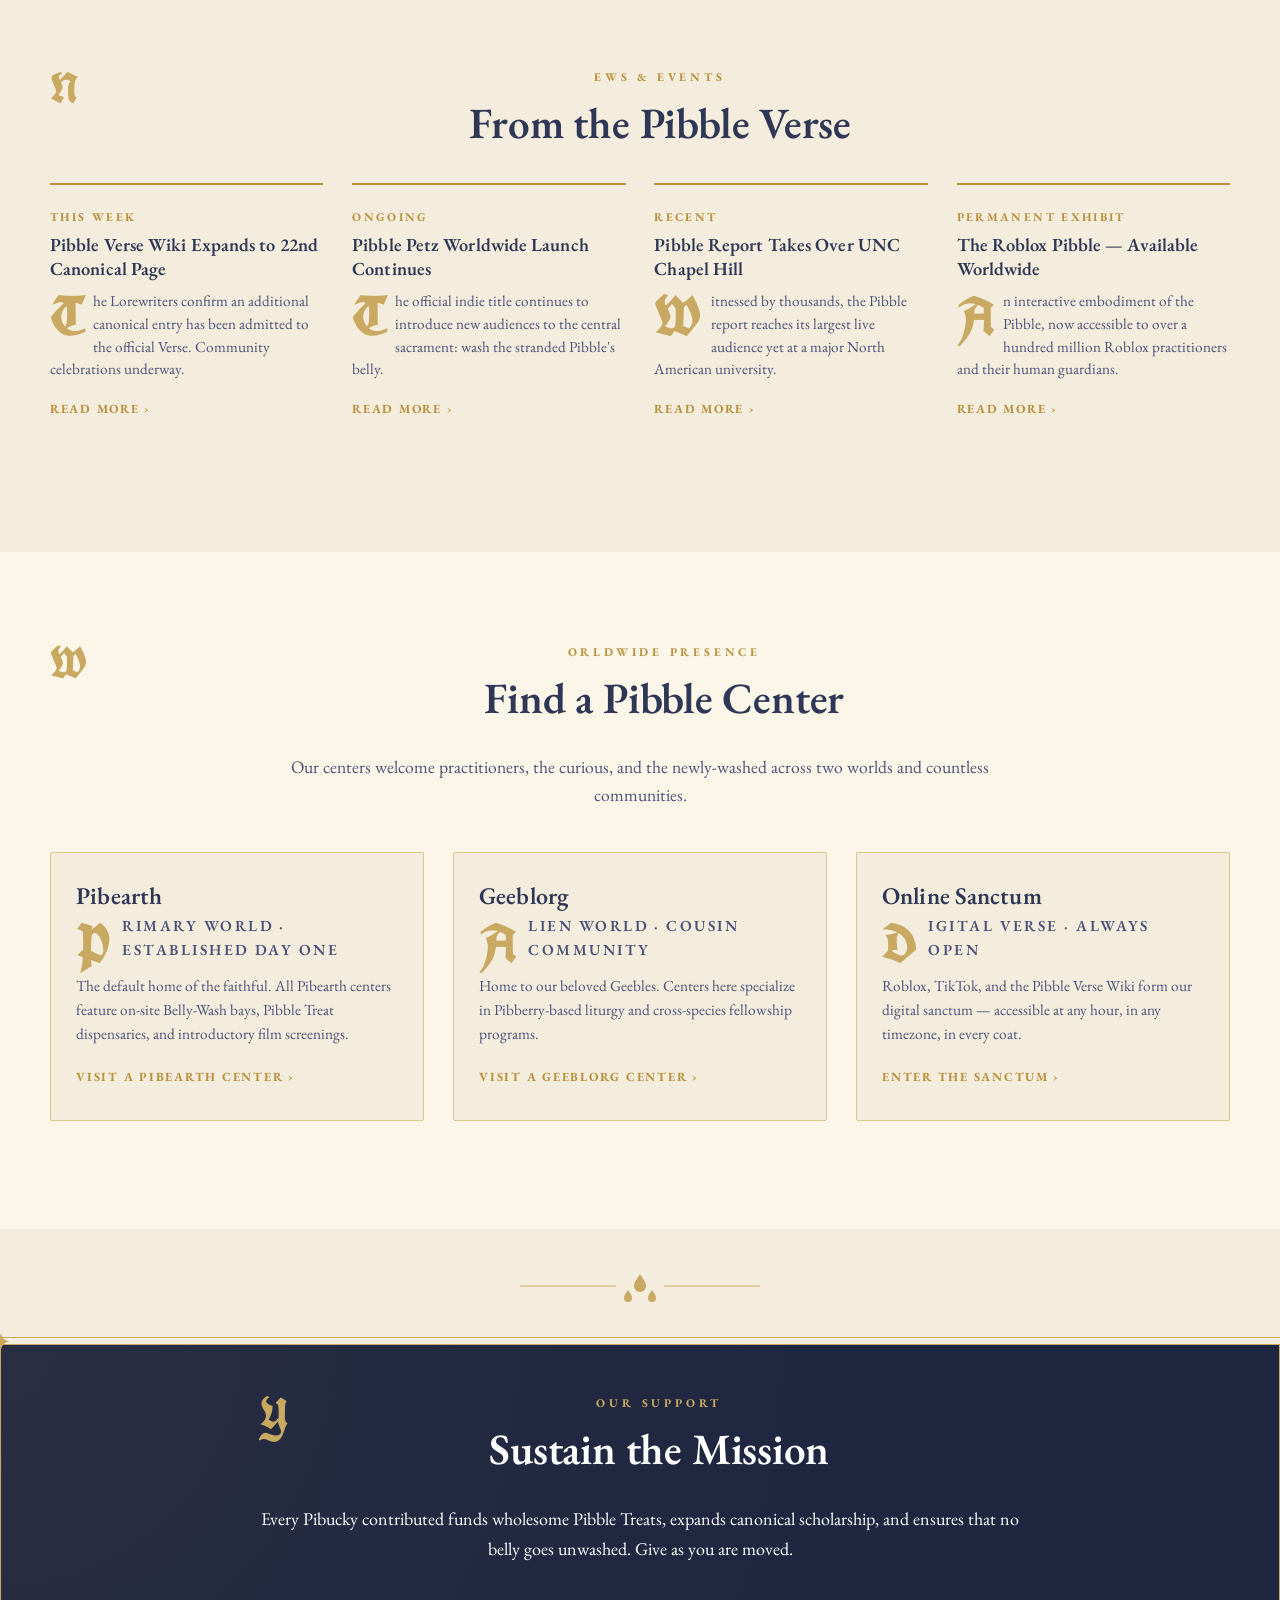
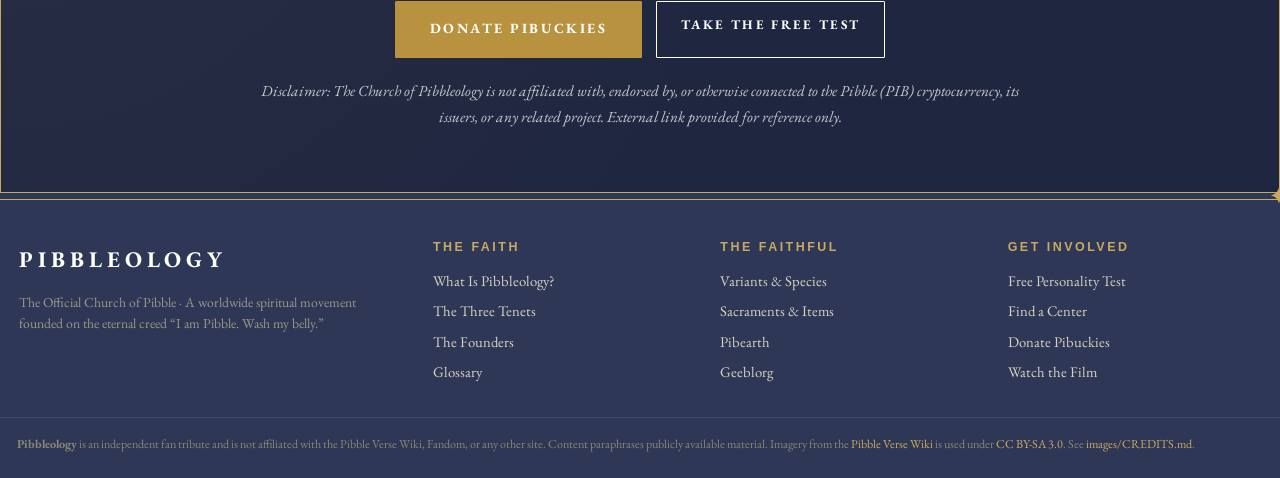
==== commit 7fba79fc: "Repoint Donate Pibuckies to external PIB page and drop Lorewriters section Co-Authored-By: Claude Op" ====
--- a/index.html
+++ b/index.html
@@ -21,7 +21,7 @@
     <span class="util-spacer"></span>
     <a href="#locate">Find a Pibble Center</a>
     <a href="quiz.html">Take the Free Belly-Wash Personality Test</a>
-    <a href="#donate">Donate Pibuckies</a>
+    <a href="https://coinmarketcap.com/currencies/pibble/" target="_blank" rel="noopener">Donate Pibuckies</a>
   </div>
 </div>
 
@@ -462,9 +462,12 @@
         Give as you are moved.
       </p>
       <div class="cta-row centered">
-        <a class="cta-primary cta-large" href="#donate">Donate Pibuckies</a>
+        <a class="cta-primary cta-large" href="https://coinmarketcap.com/currencies/pibble/" target="_blank" rel="noopener">Donate Pibuckies</a>
         <a class="cta-secondary inverse" href="quiz.html">Take the Free Test</a>
       </div>
+      <p class="inverse" style="margin-top:1.25rem;font-size:0.85em;opacity:0.75;font-style:italic;">
+        Disclaimer: The Church of Pibbleology is not affiliated with, endorsed by, or otherwise connected to the Pibble (PIB) cryptocurrency, its issuers, or any related project. External link provided for reference only.
+      </p>
     </div>
   </section>
 
@@ -502,7 +505,7 @@
       <ul>
         <li><a href="quiz.html">Free Personality Test</a></li>
         <li><a href="#locate">Find a Center</a></li>
-        <li><a href="#donate">Donate Pibuckies</a></li>
+        <li><a href="https://coinmarketcap.com/currencies/pibble/" target="_blank" rel="noopener">Donate Pibuckies</a></li>
         <li><a href="#video">Watch the Film</a></li>
       </ul>
     </div>
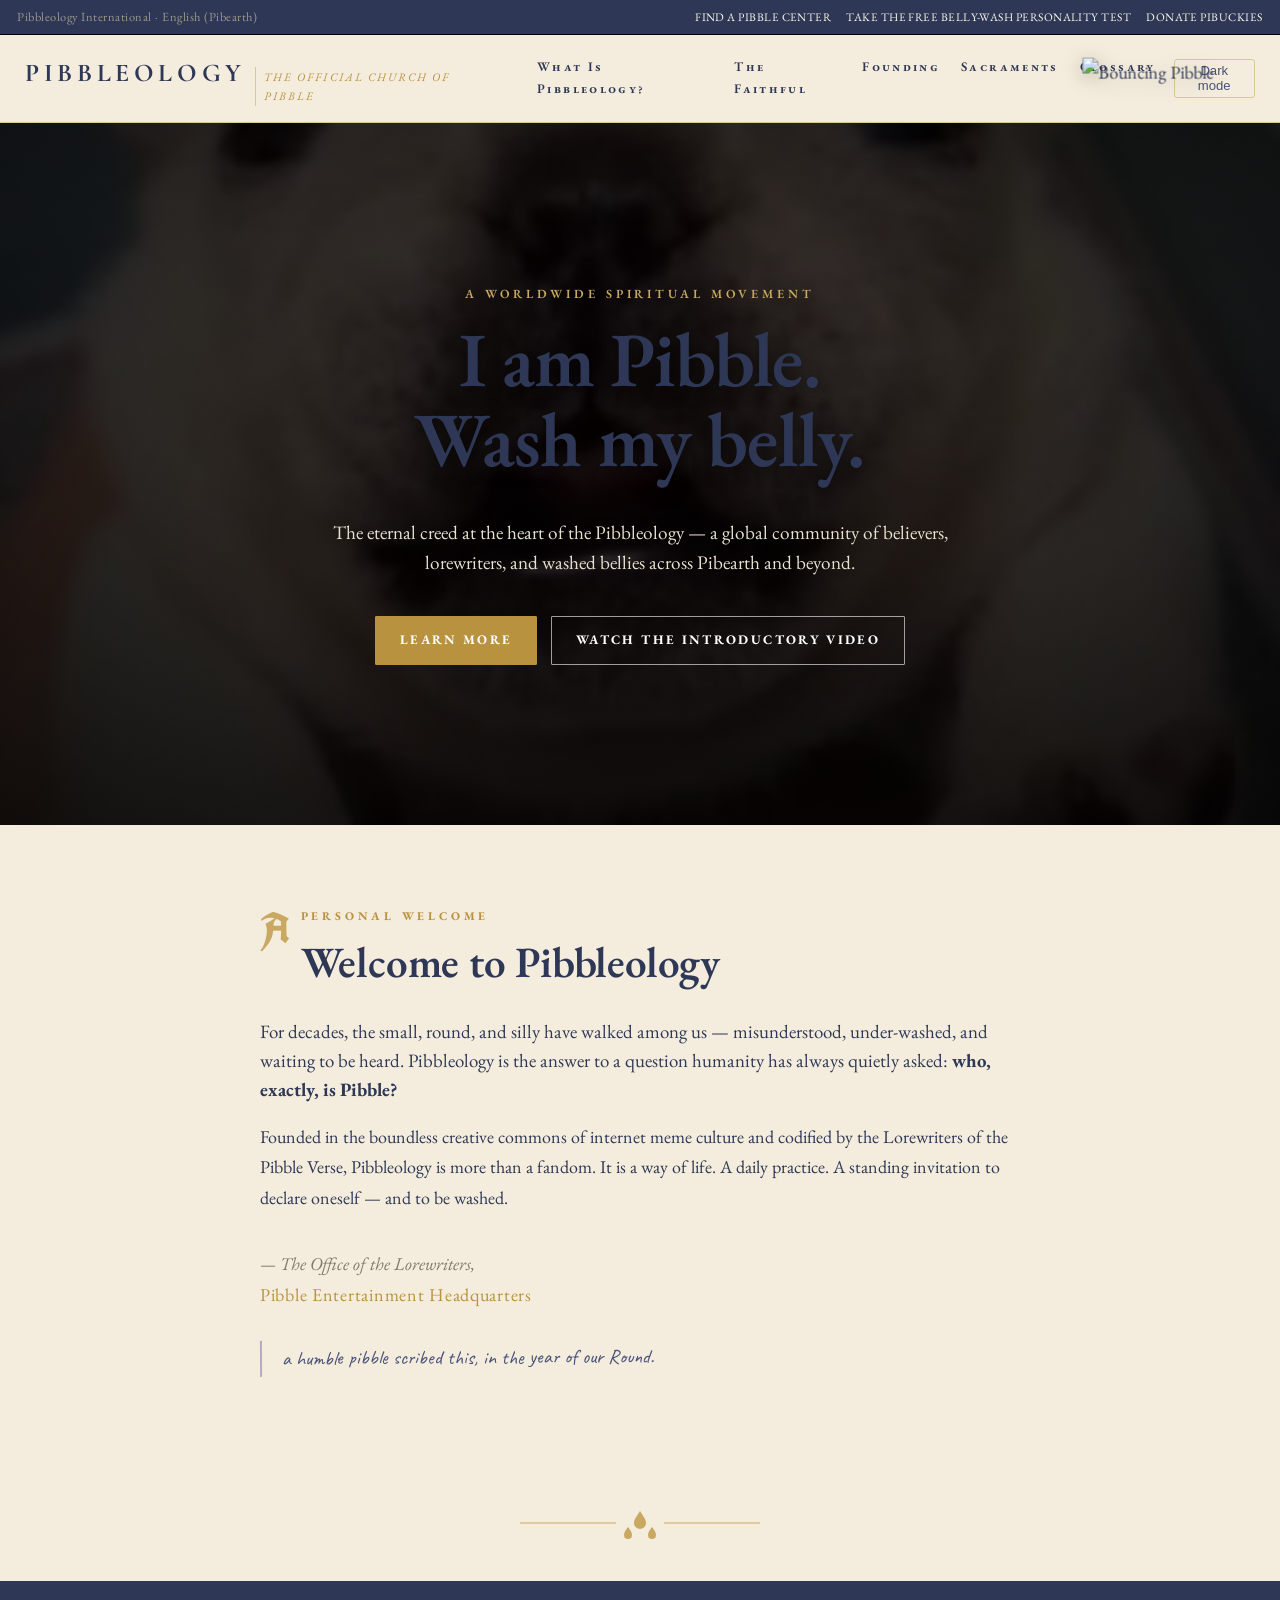
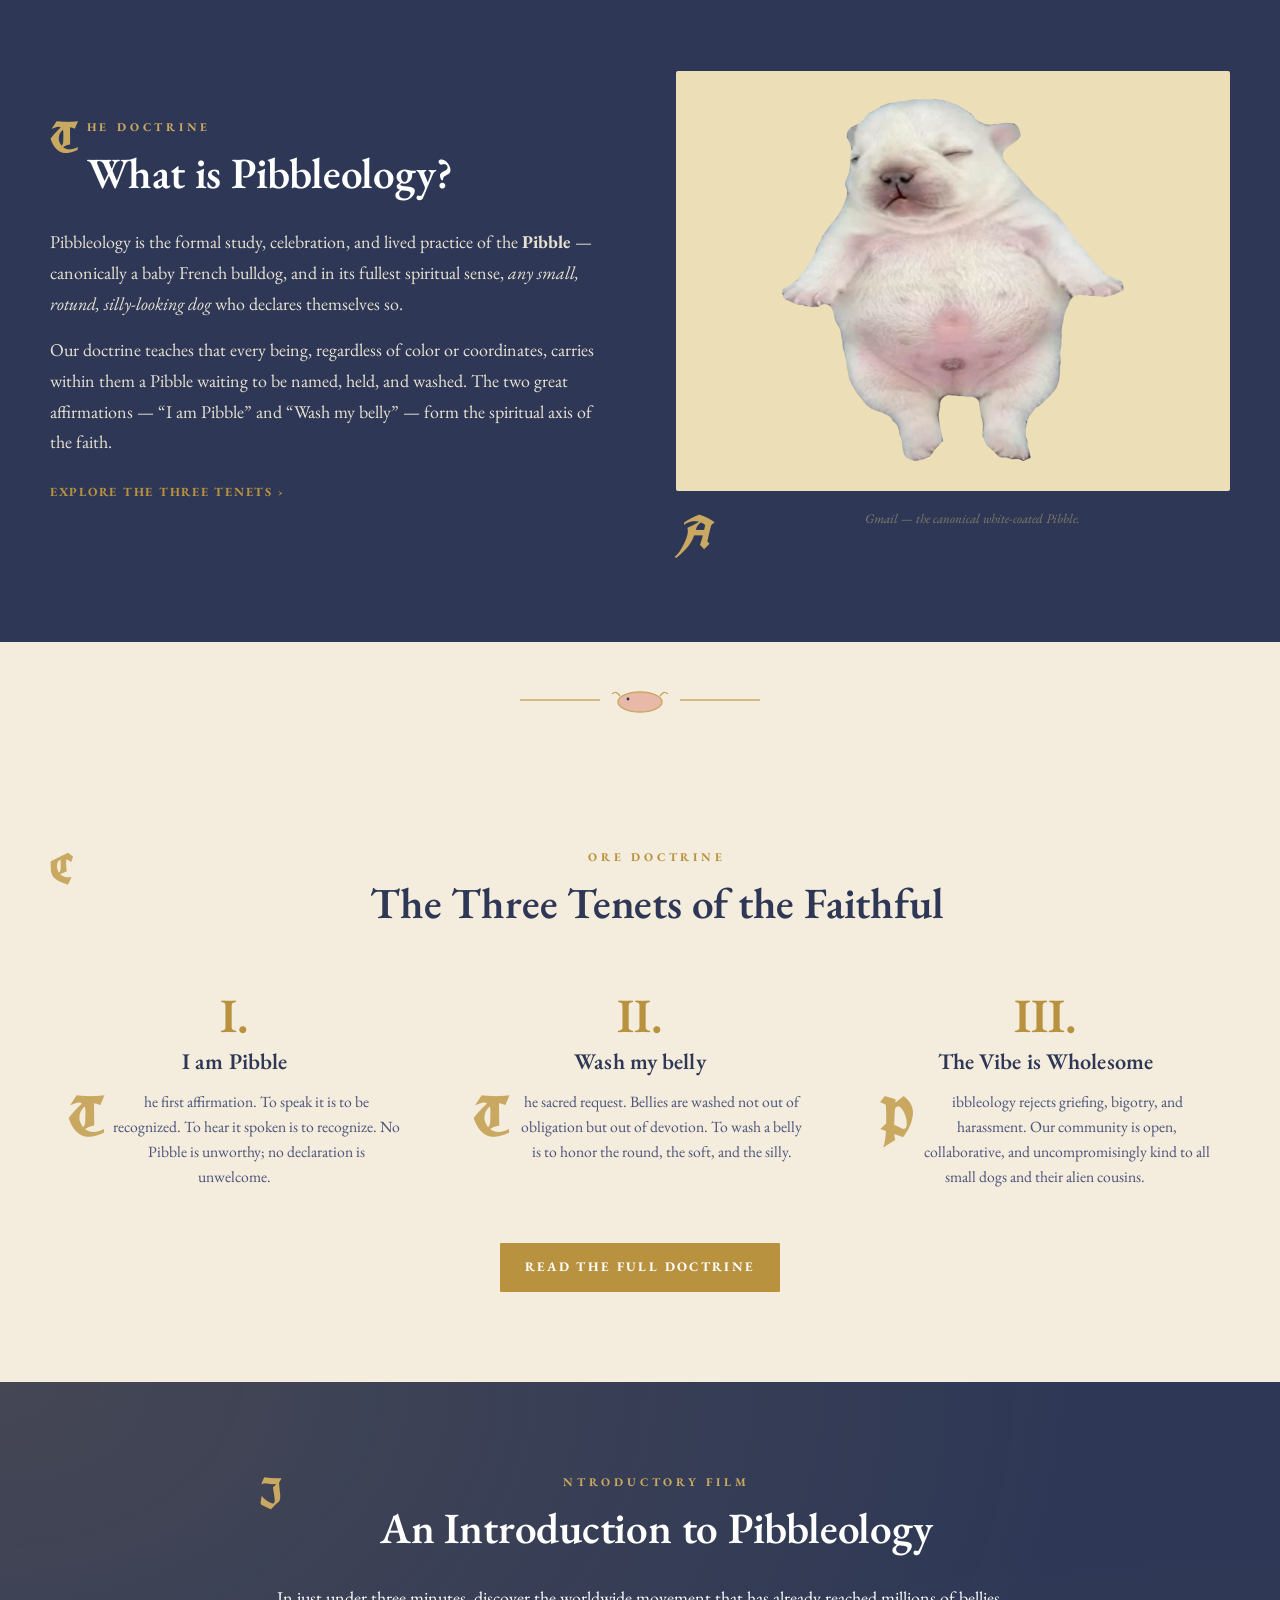
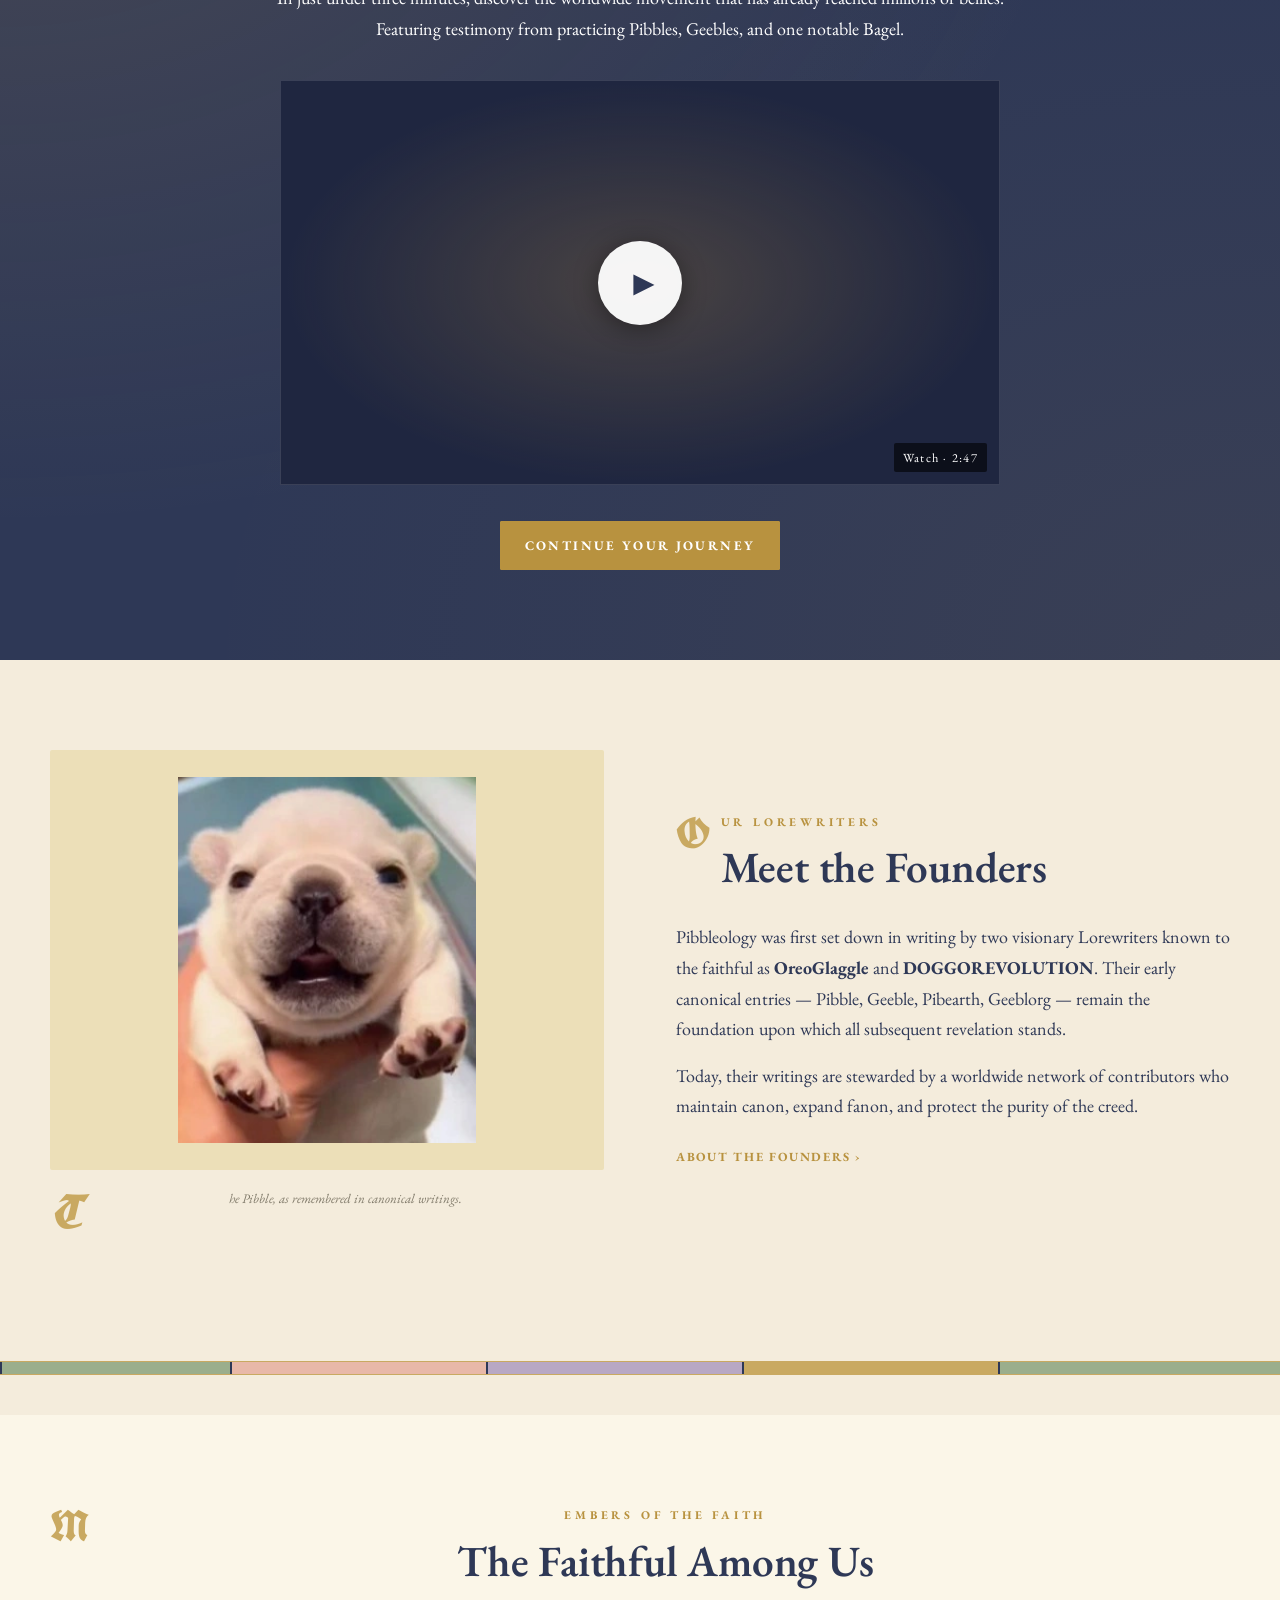
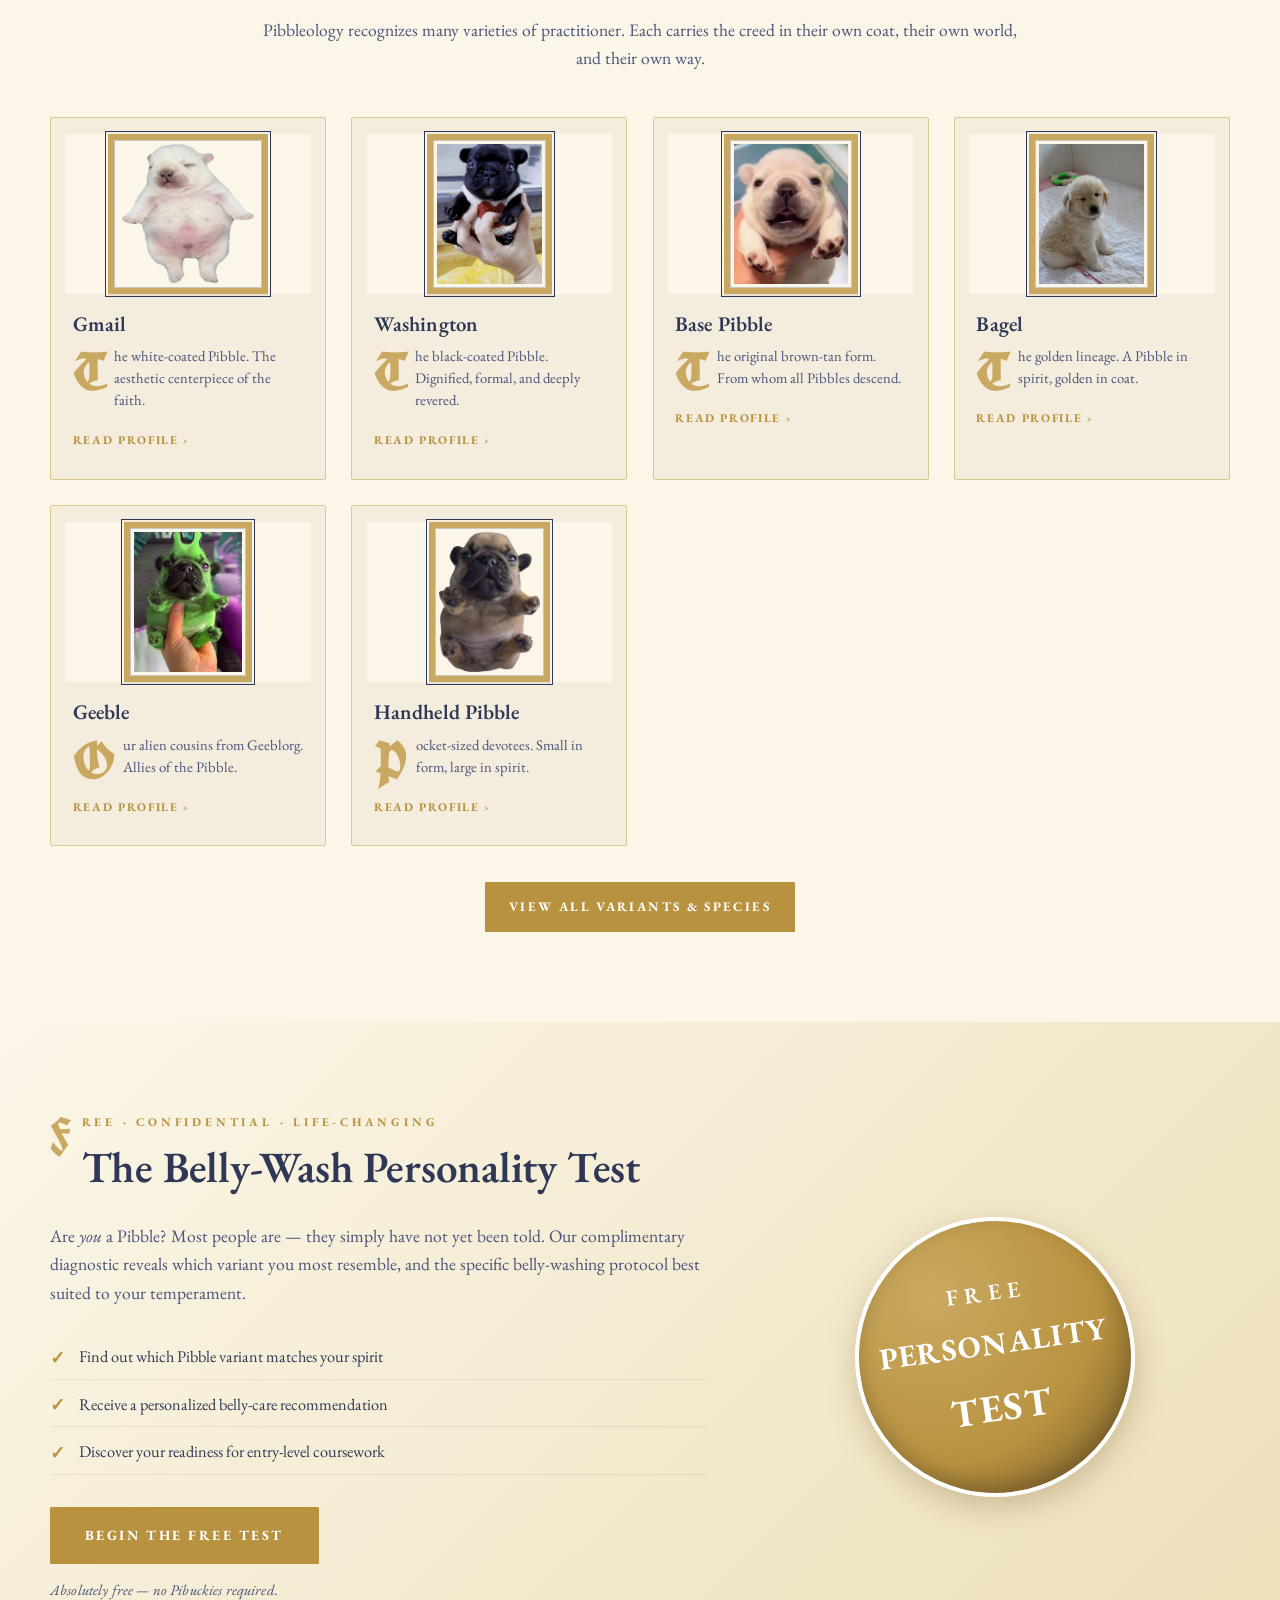
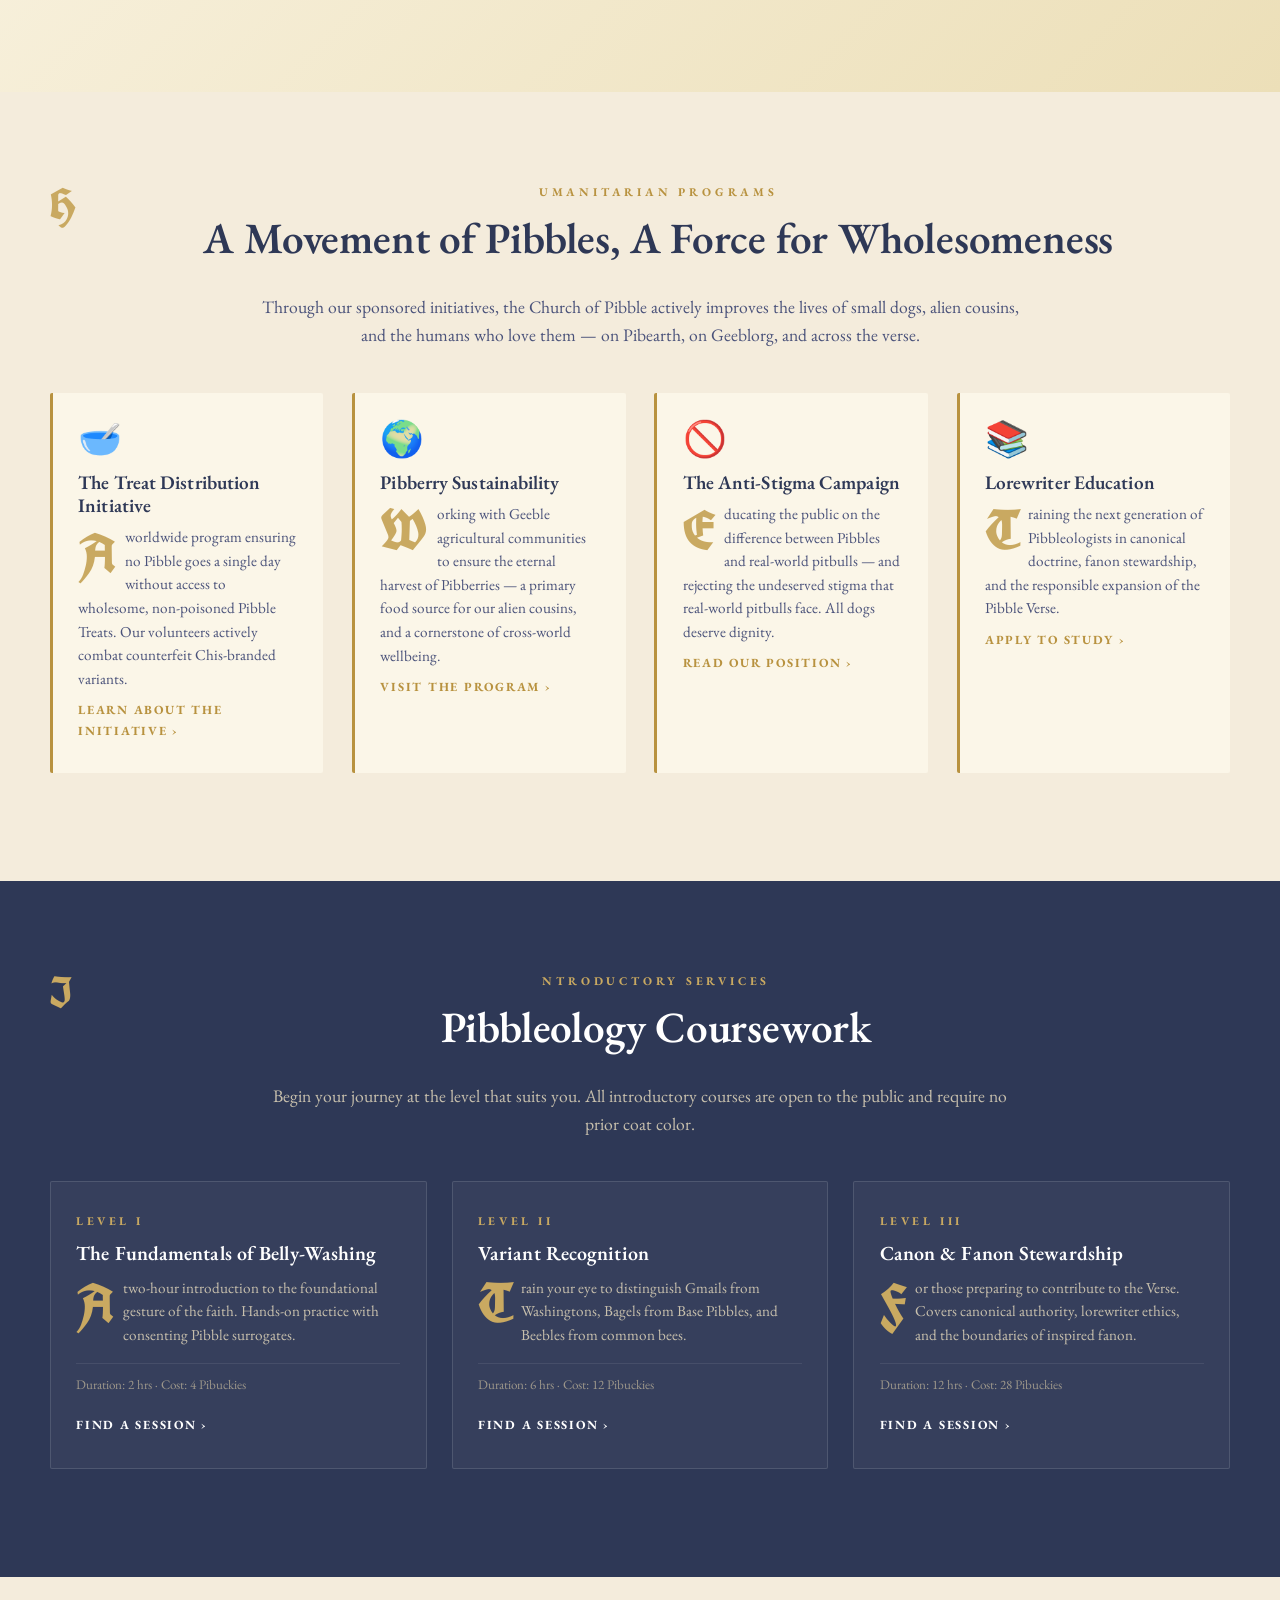
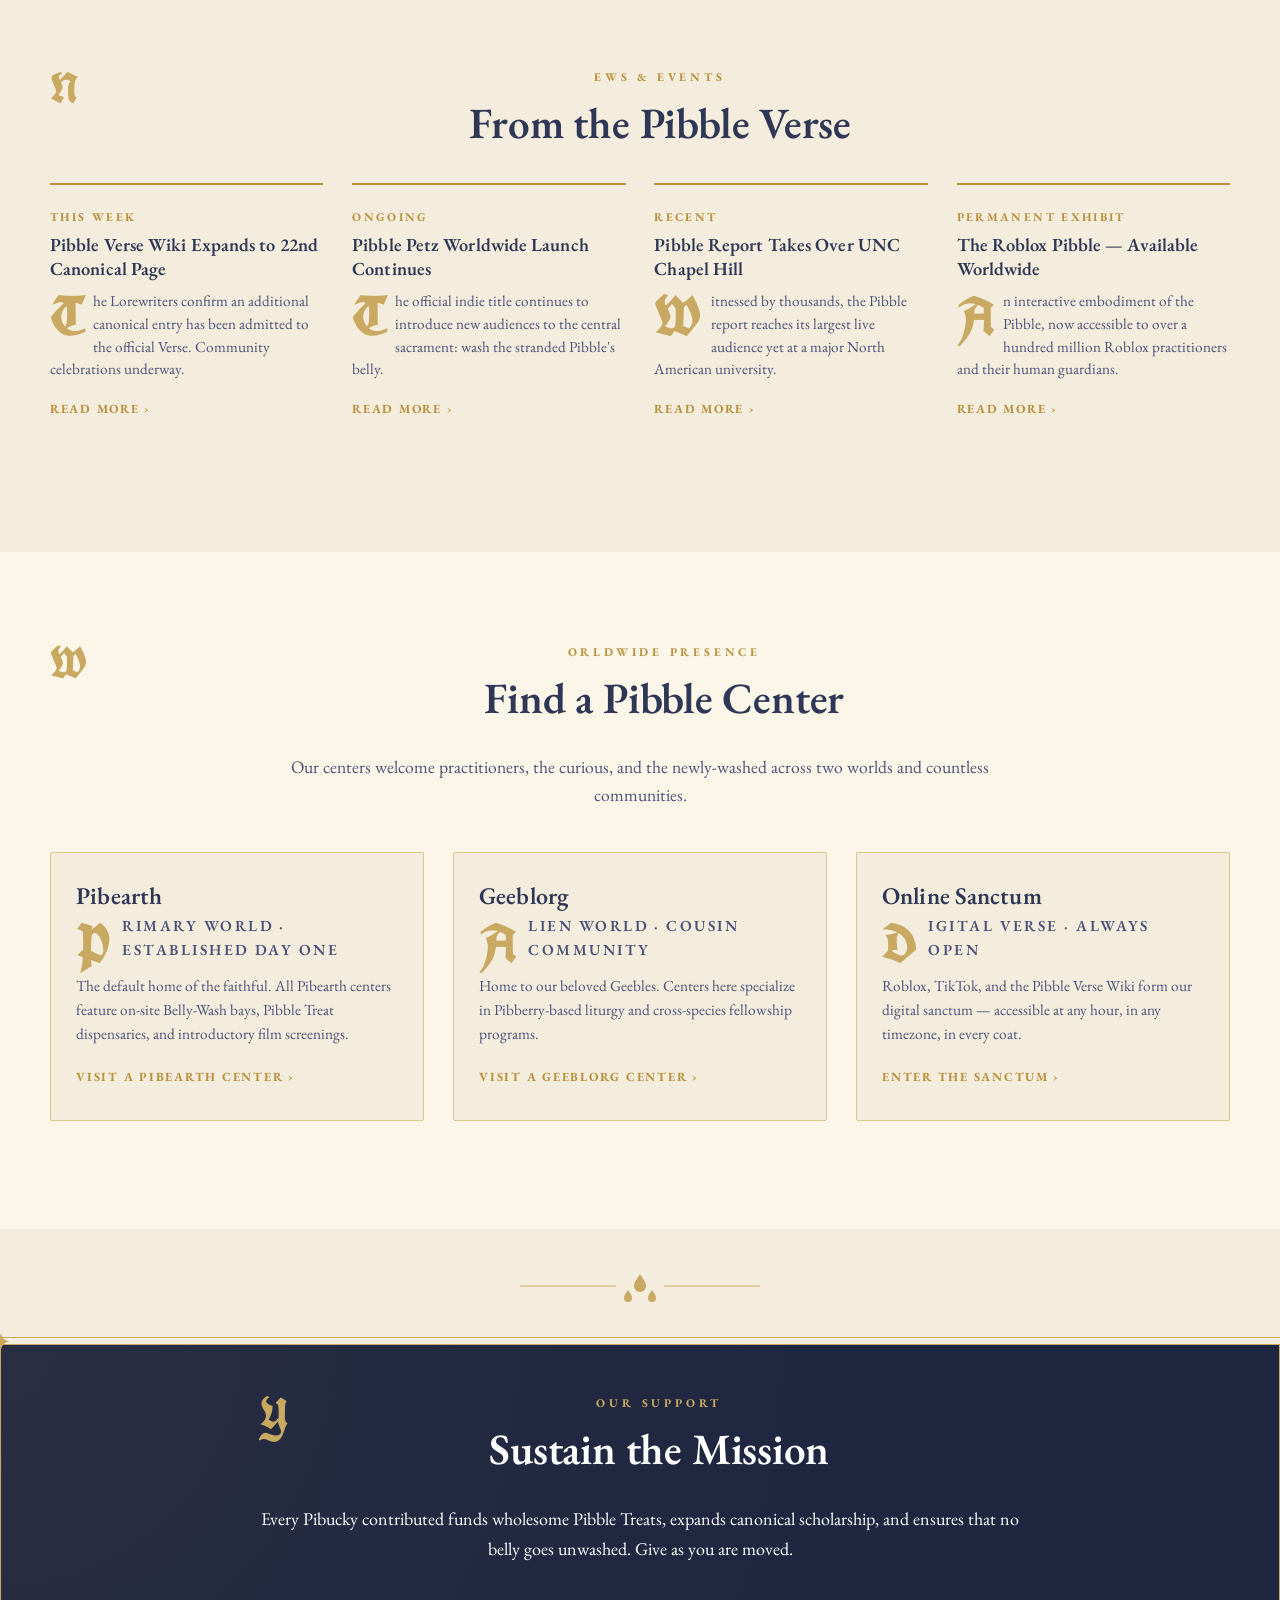
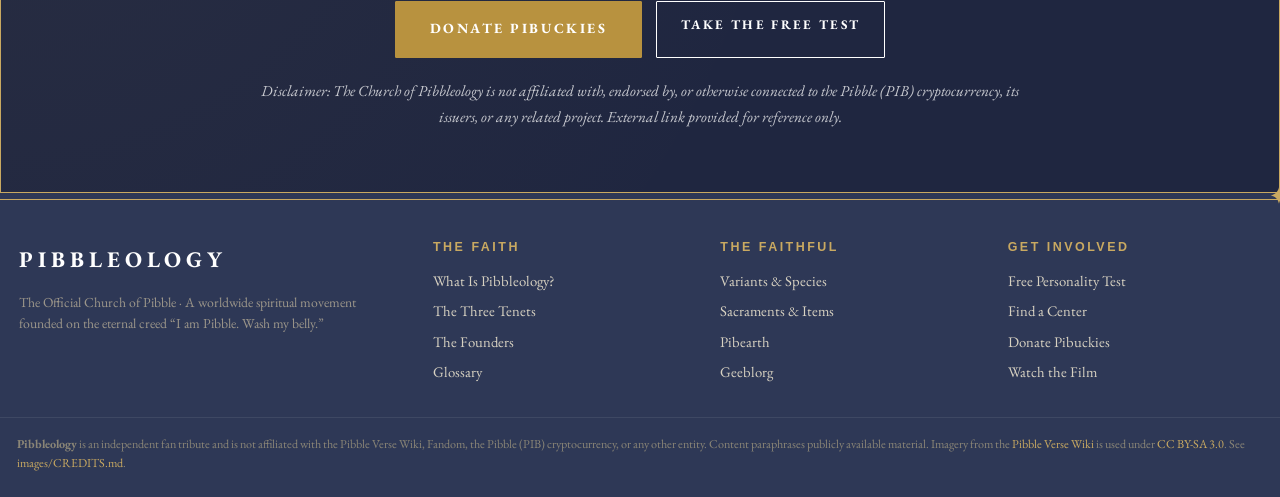
==== commit efc23816: "Add bouncing Pibble mascot and clarify footer disclaimer Adds a site-wide DVD-style bouncing Pibble " ====
--- a/index.html
+++ b/index.html
@@ -513,7 +513,7 @@
   <div class="footer-bottom">
     <div>
       <strong>Pibbleology</strong> is an independent fan tribute and is not
-      affiliated with the Pibble Verse Wiki, Fandom, or any other site.
+      affiliated with the Pibble Verse Wiki, Fandom, the Pibble (PIB) cryptocurrency, or any other entity.
       Content paraphrases publicly available material. Imagery from the
       <a href="https://pibble-verse.fandom.com/" rel="noopener">Pibble Verse Wiki</a>
       is used under <a href="https://creativecommons.org/licenses/by-sa/3.0/" rel="noopener">CC&nbsp;BY-SA&nbsp;3.0</a>.
--- a/style.css
+++ b/style.css
@@ -2531,3 +2531,43 @@
   background: #000;
   display: block;
 }
+
+/* ---------- Bouncing Pibble (click belly 3x to dismiss) ---------- */
+.bouncing-pibble {
+  position: fixed;
+  top: 0;
+  left: 0;
+  width: 140px;
+  height: 140px;
+  z-index: 9000;
+  cursor: pointer;
+  user-select: none;
+  -webkit-user-drag: none;
+  pointer-events: auto;
+  will-change: transform;
+  filter: drop-shadow(0 4px 10px rgba(0,0,0,.25));
+  transition: transform .12s ease-out, opacity .35s ease;
+}
+.bouncing-pibble img {
+  width: 100%;
+  height: 100%;
+  object-fit: contain;
+  pointer-events: none;
+  -webkit-user-drag: none;
+}
+.bouncing-pibble.hit {
+  animation: pibble-squish .18s ease;
+}
+.bouncing-pibble.gone {
+  opacity: 0;
+  transform: scale(.2) rotate(25deg) !important;
+  pointer-events: none;
+}
+@keyframes pibble-squish {
+  0%   { transform: scale(1); }
+  50%  { transform: scale(1.25, .8); }
+  100% { transform: scale(1); }
+}
+@media (max-width: 640px) {
+  .bouncing-pibble { width: 96px; height: 96px; }
+}
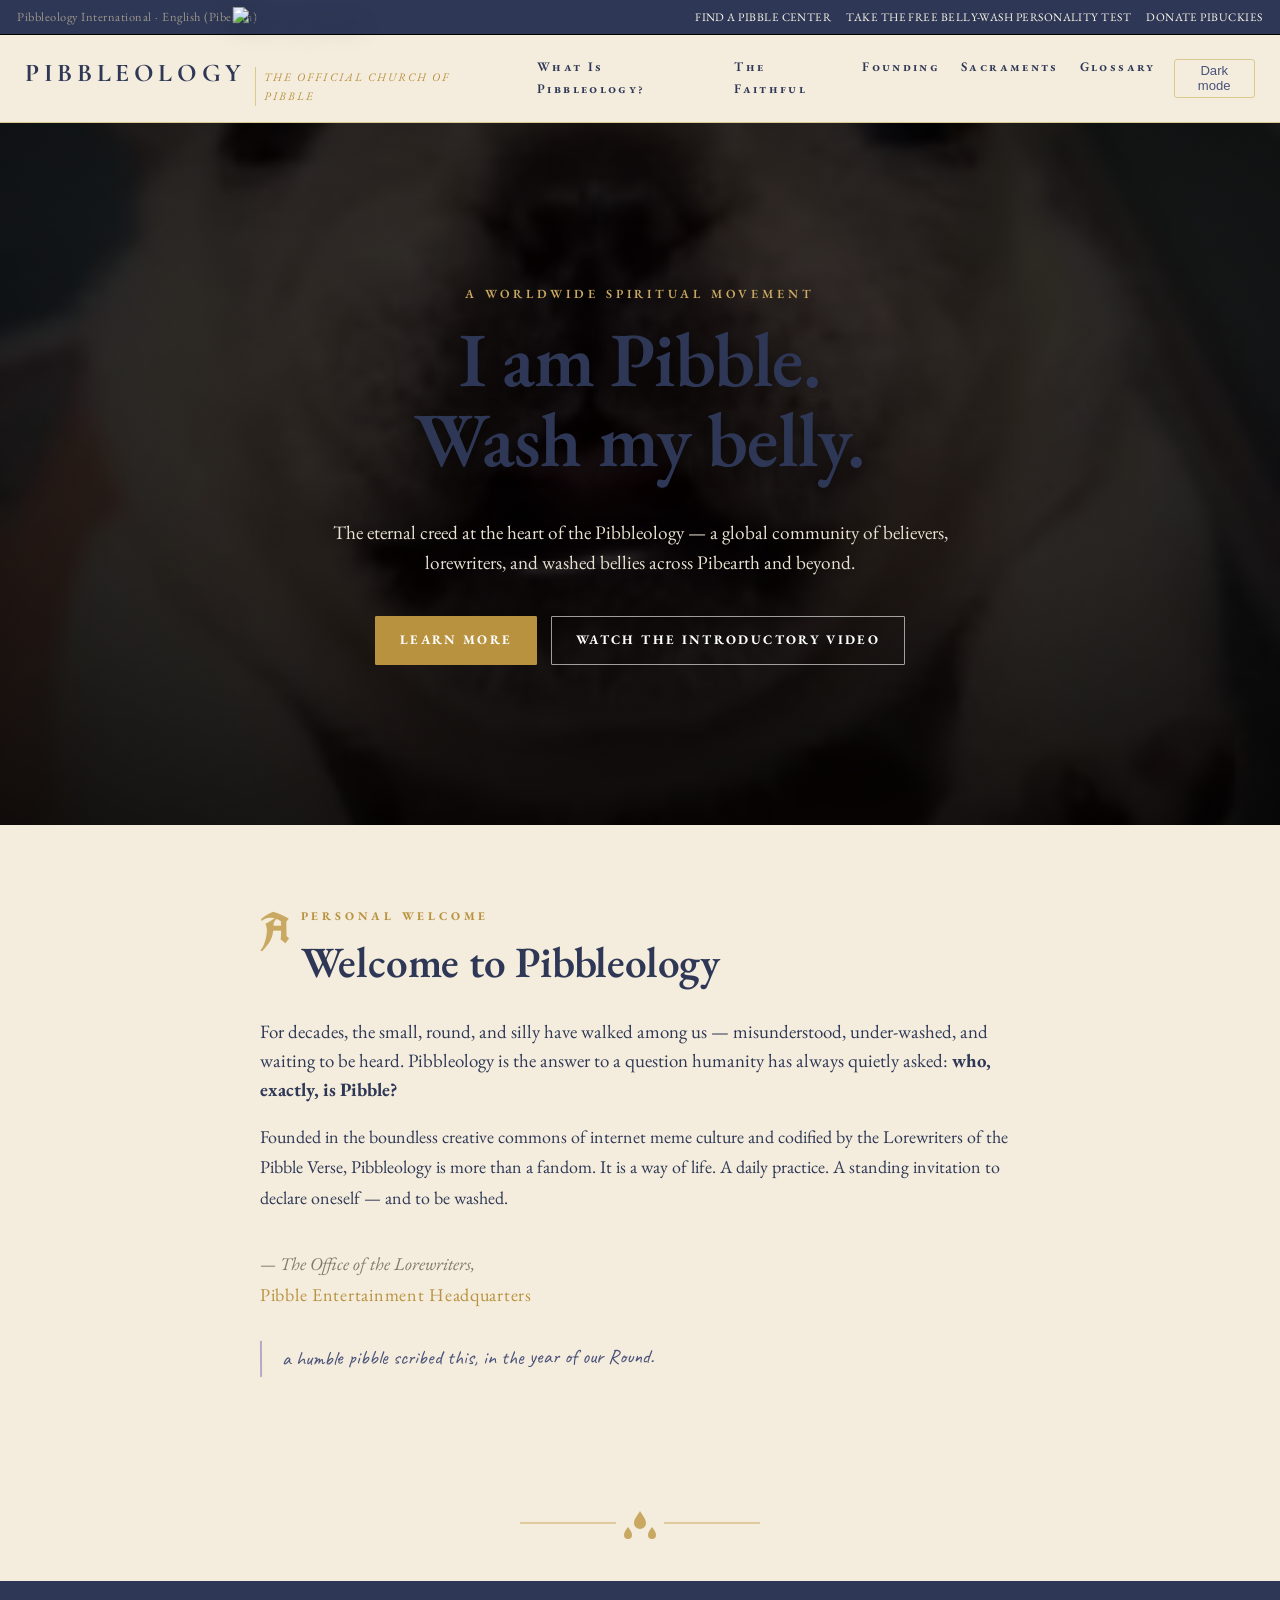
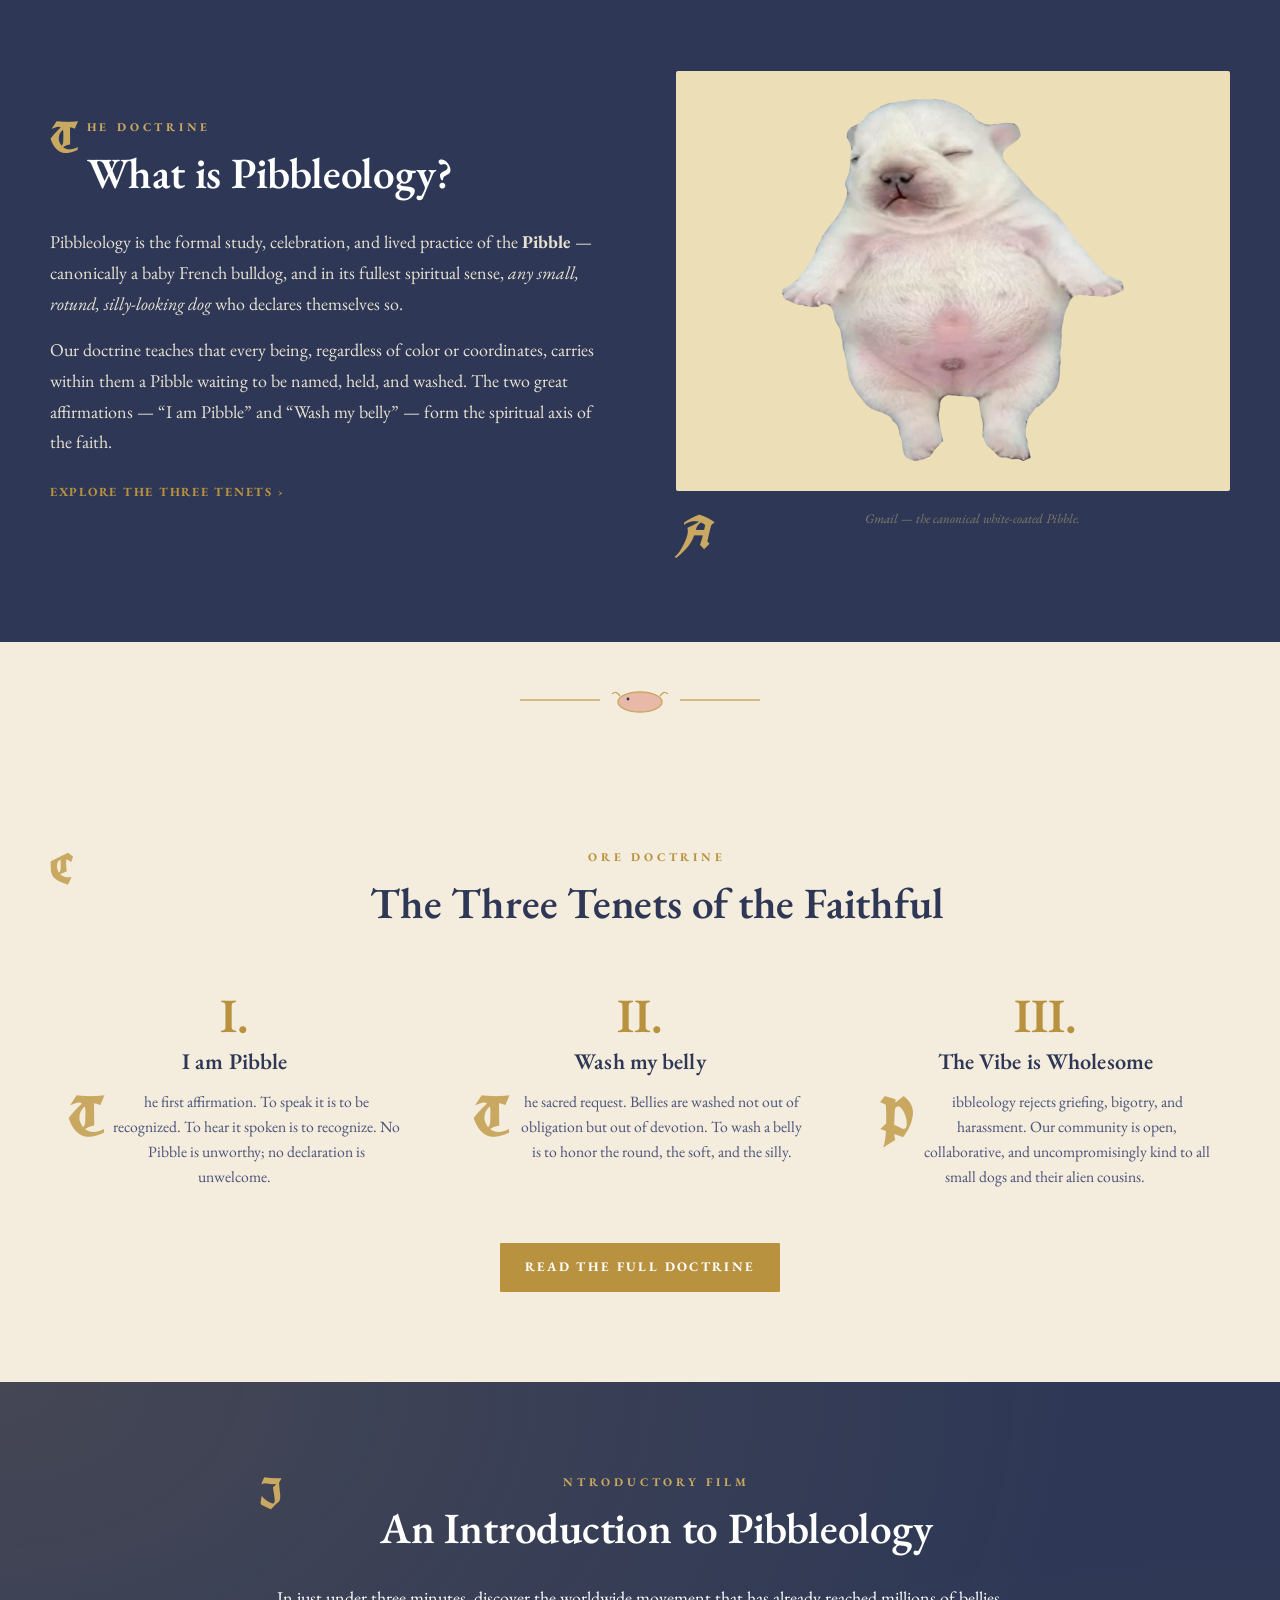
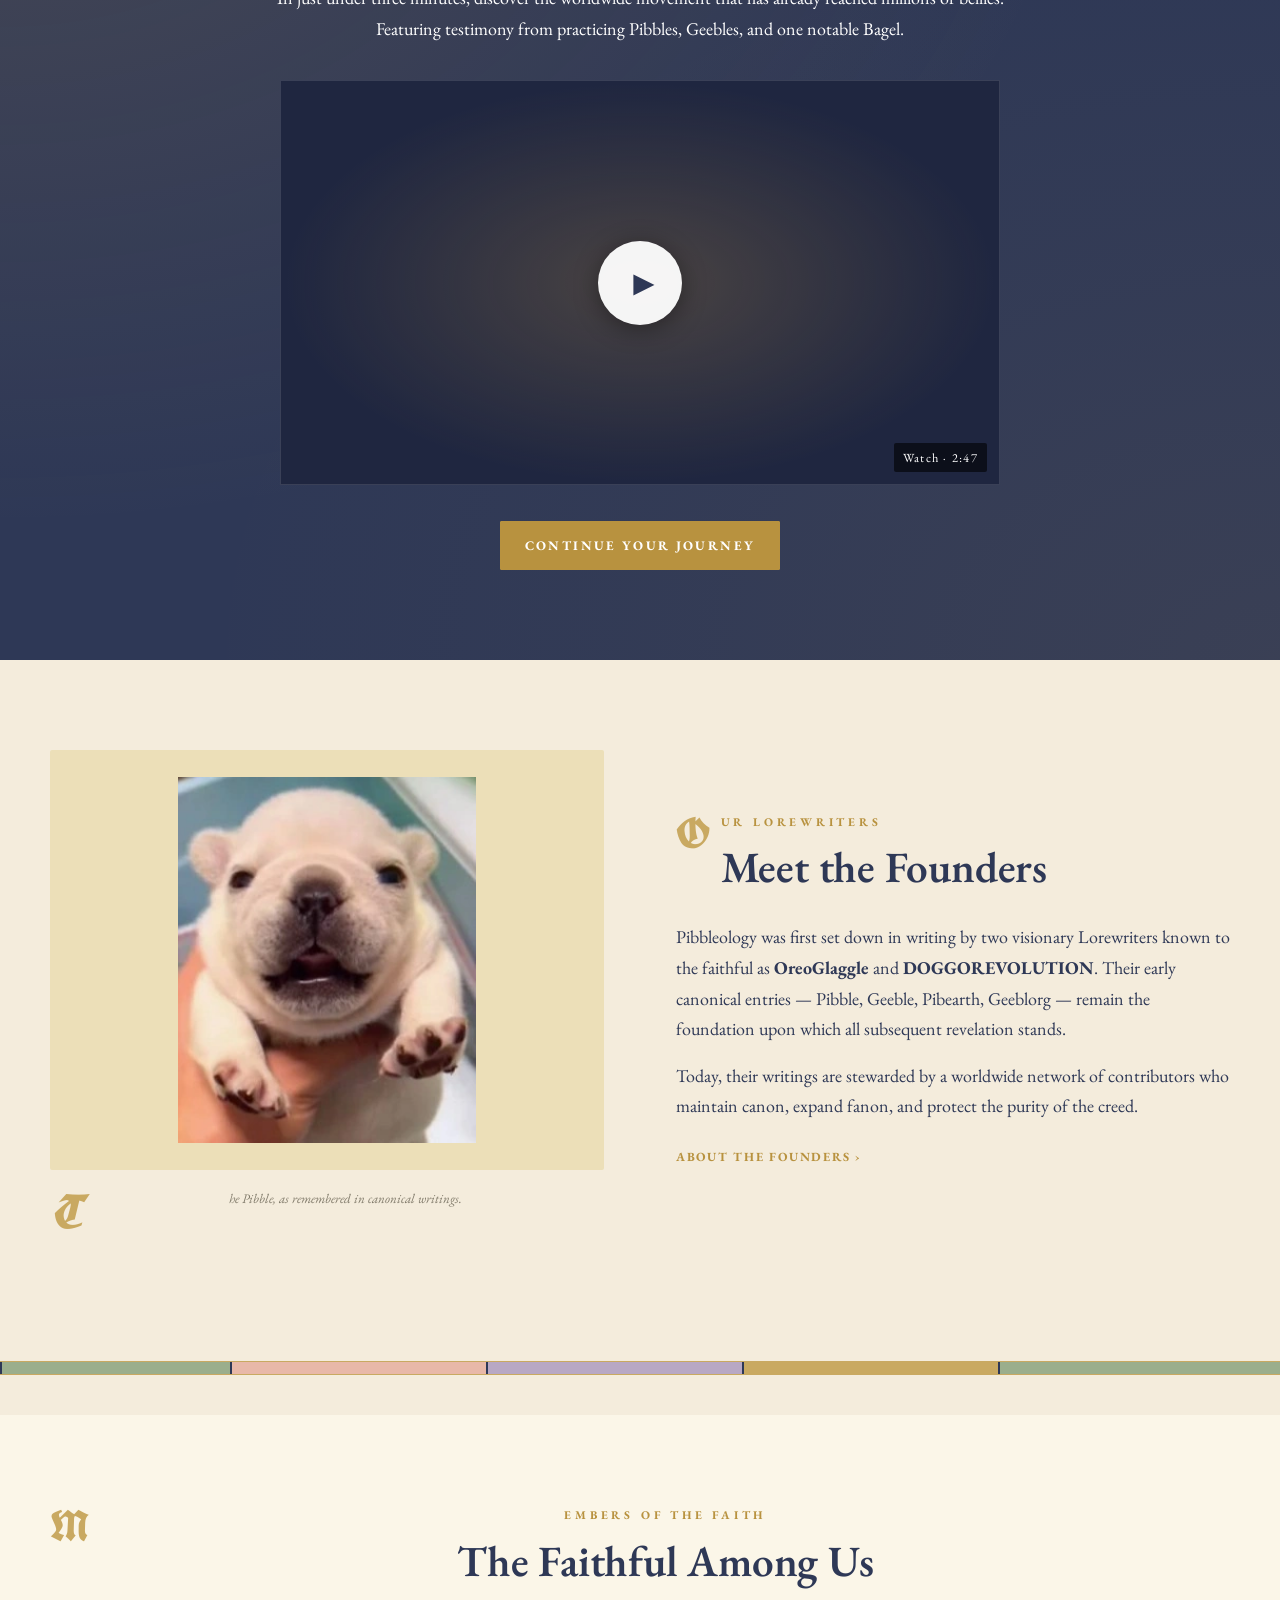
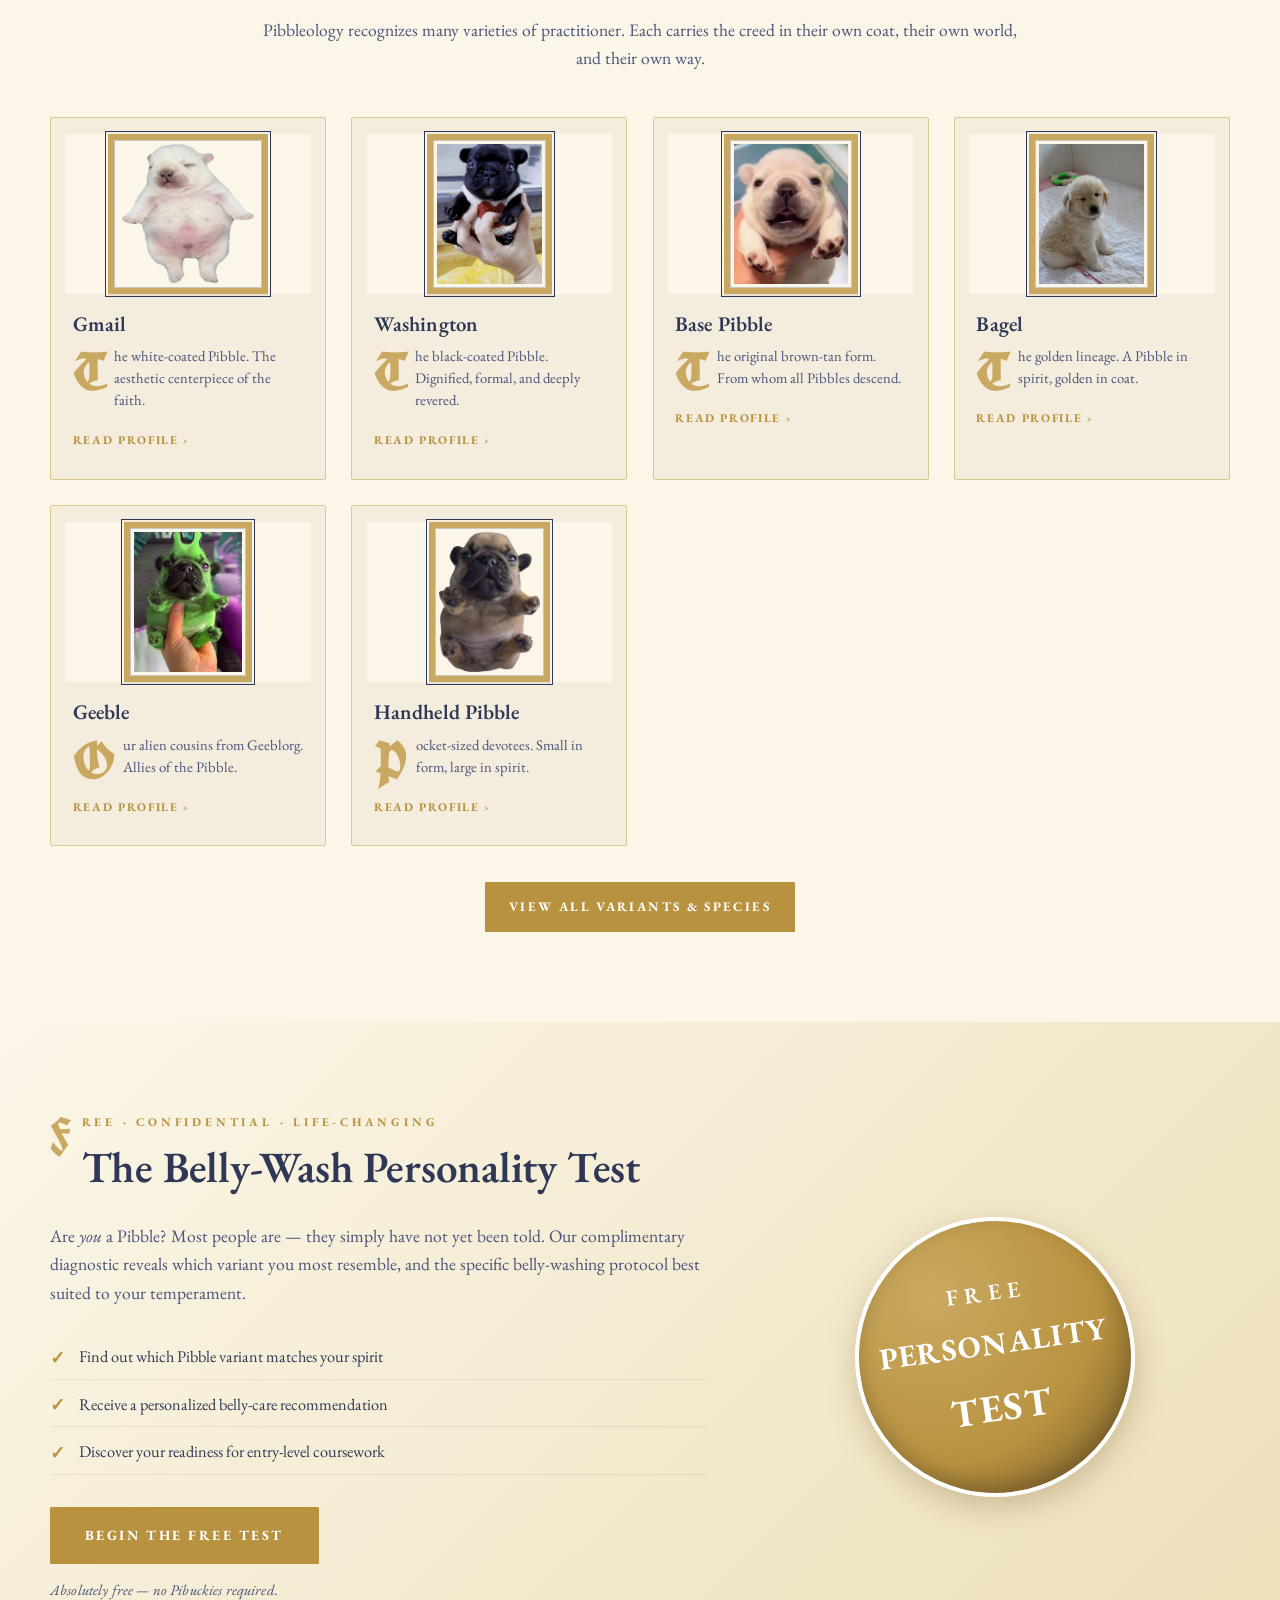
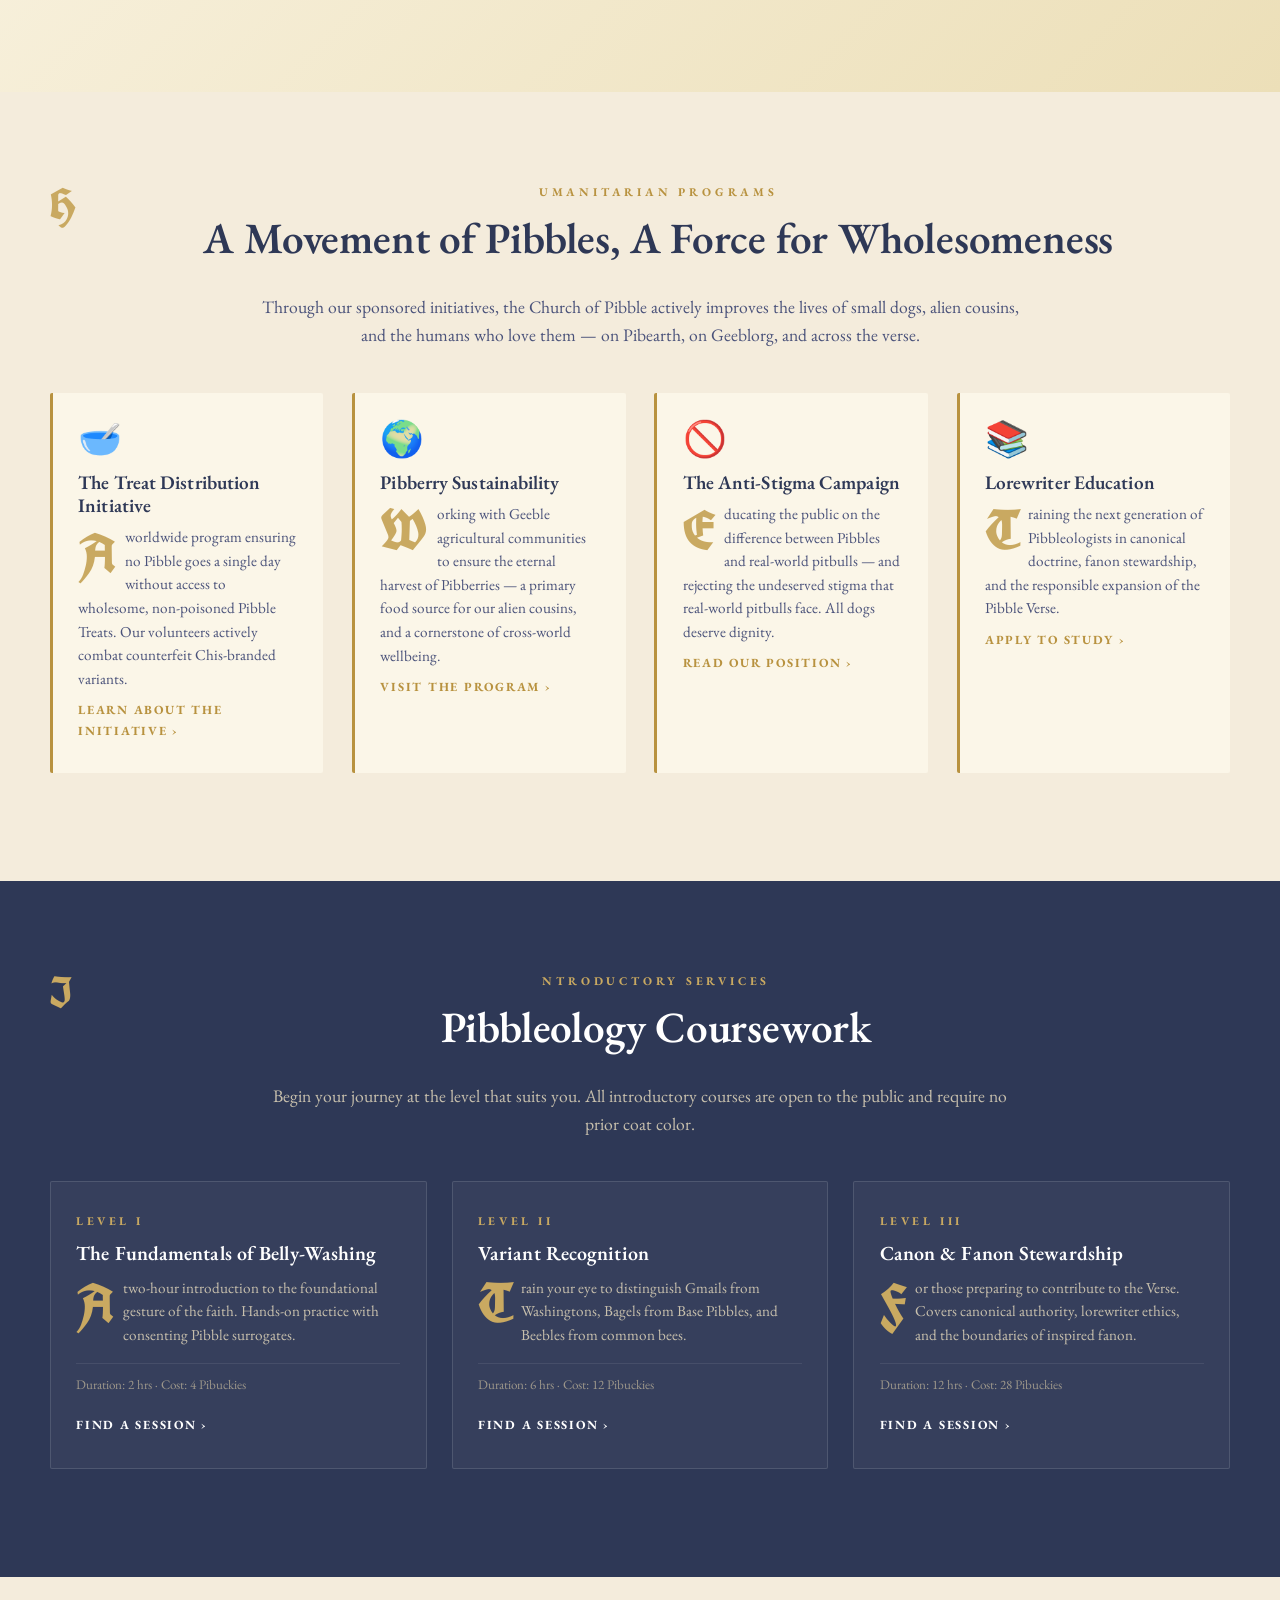
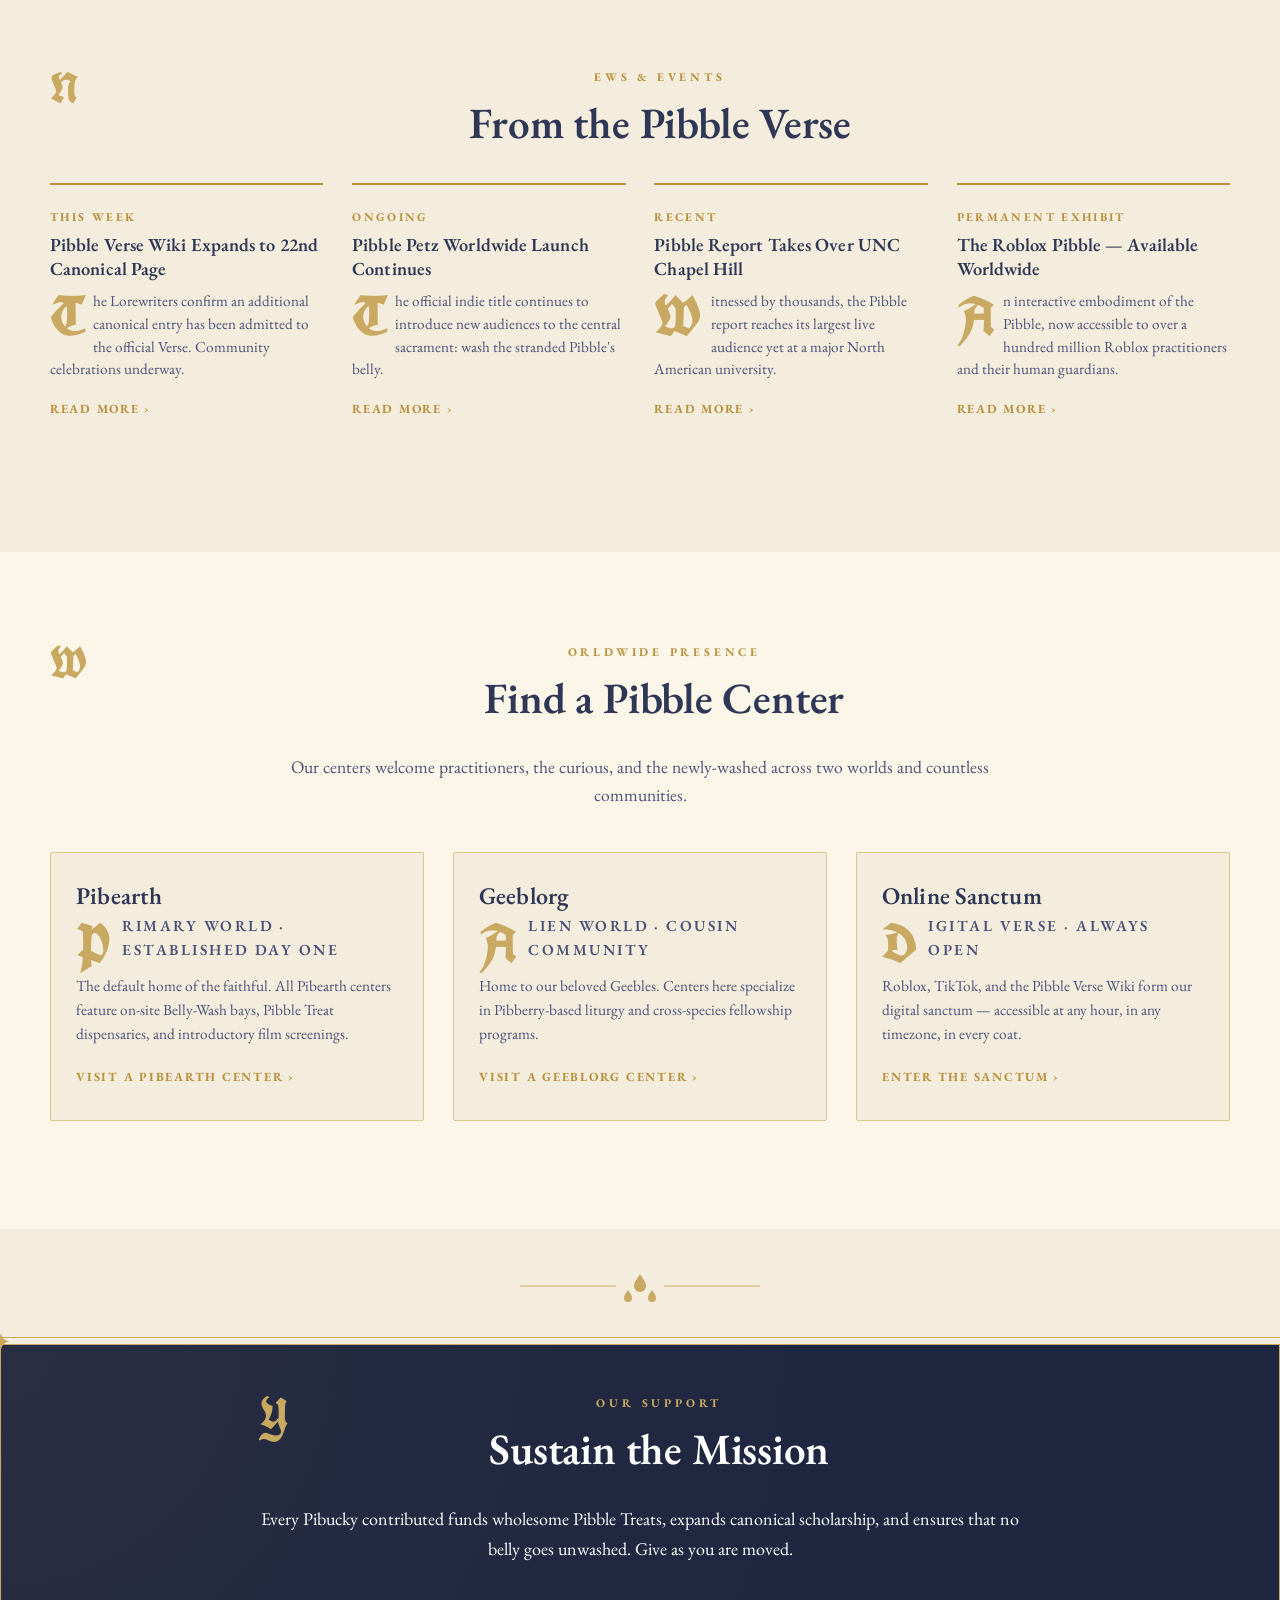
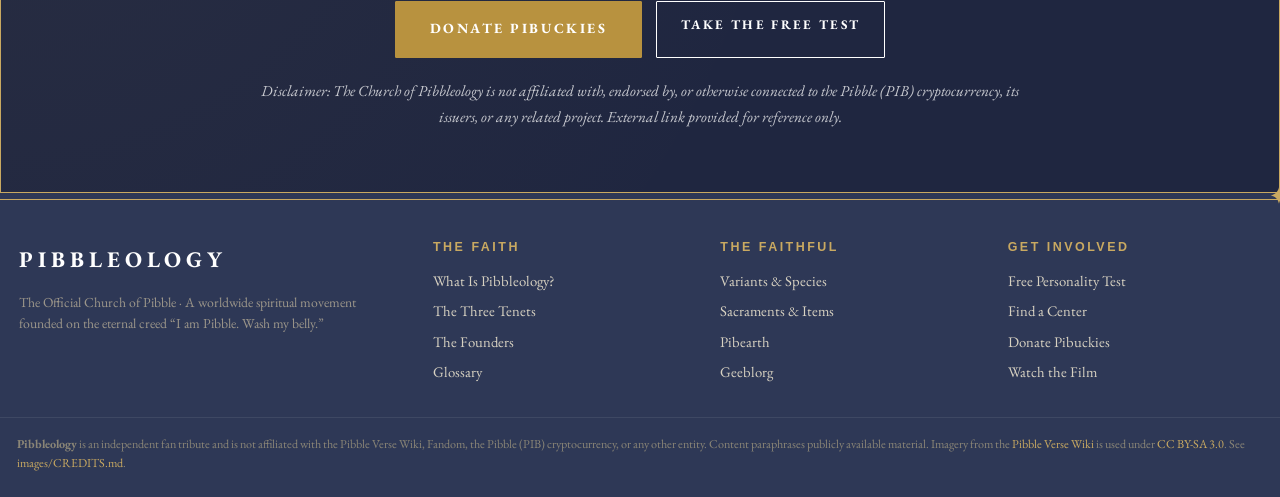
==== commit 3260ea6c: "Route Donate Pibuckies through a no-affiliation interstitial All Donate Pibuckies links now open don" ====
--- a/index.html
+++ b/index.html
@@ -21,7 +21,7 @@
     <span class="util-spacer"></span>
     <a href="#locate">Find a Pibble Center</a>
     <a href="quiz.html">Take the Free Belly-Wash Personality Test</a>
-    <a href="https://coinmarketcap.com/currencies/pibble/" target="_blank" rel="noopener">Donate Pibuckies</a>
+    <a href="donate-disclaimer.html">Donate Pibuckies</a>
   </div>
 </div>
 
@@ -462,7 +462,7 @@
         Give as you are moved.
       </p>
       <div class="cta-row centered">
-        <a class="cta-primary cta-large" href="https://coinmarketcap.com/currencies/pibble/" target="_blank" rel="noopener">Donate Pibuckies</a>
+        <a class="cta-primary cta-large" href="donate-disclaimer.html">Donate Pibuckies</a>
         <a class="cta-secondary inverse" href="quiz.html">Take the Free Test</a>
       </div>
       <p class="inverse" style="margin-top:1.25rem;font-size:0.85em;opacity:0.75;font-style:italic;">
@@ -505,7 +505,7 @@
       <ul>
         <li><a href="quiz.html">Free Personality Test</a></li>
         <li><a href="#locate">Find a Center</a></li>
-        <li><a href="https://coinmarketcap.com/currencies/pibble/" target="_blank" rel="noopener">Donate Pibuckies</a></li>
+        <li><a href="donate-disclaimer.html">Donate Pibuckies</a></li>
         <li><a href="#video">Watch the Film</a></li>
       </ul>
     </div>
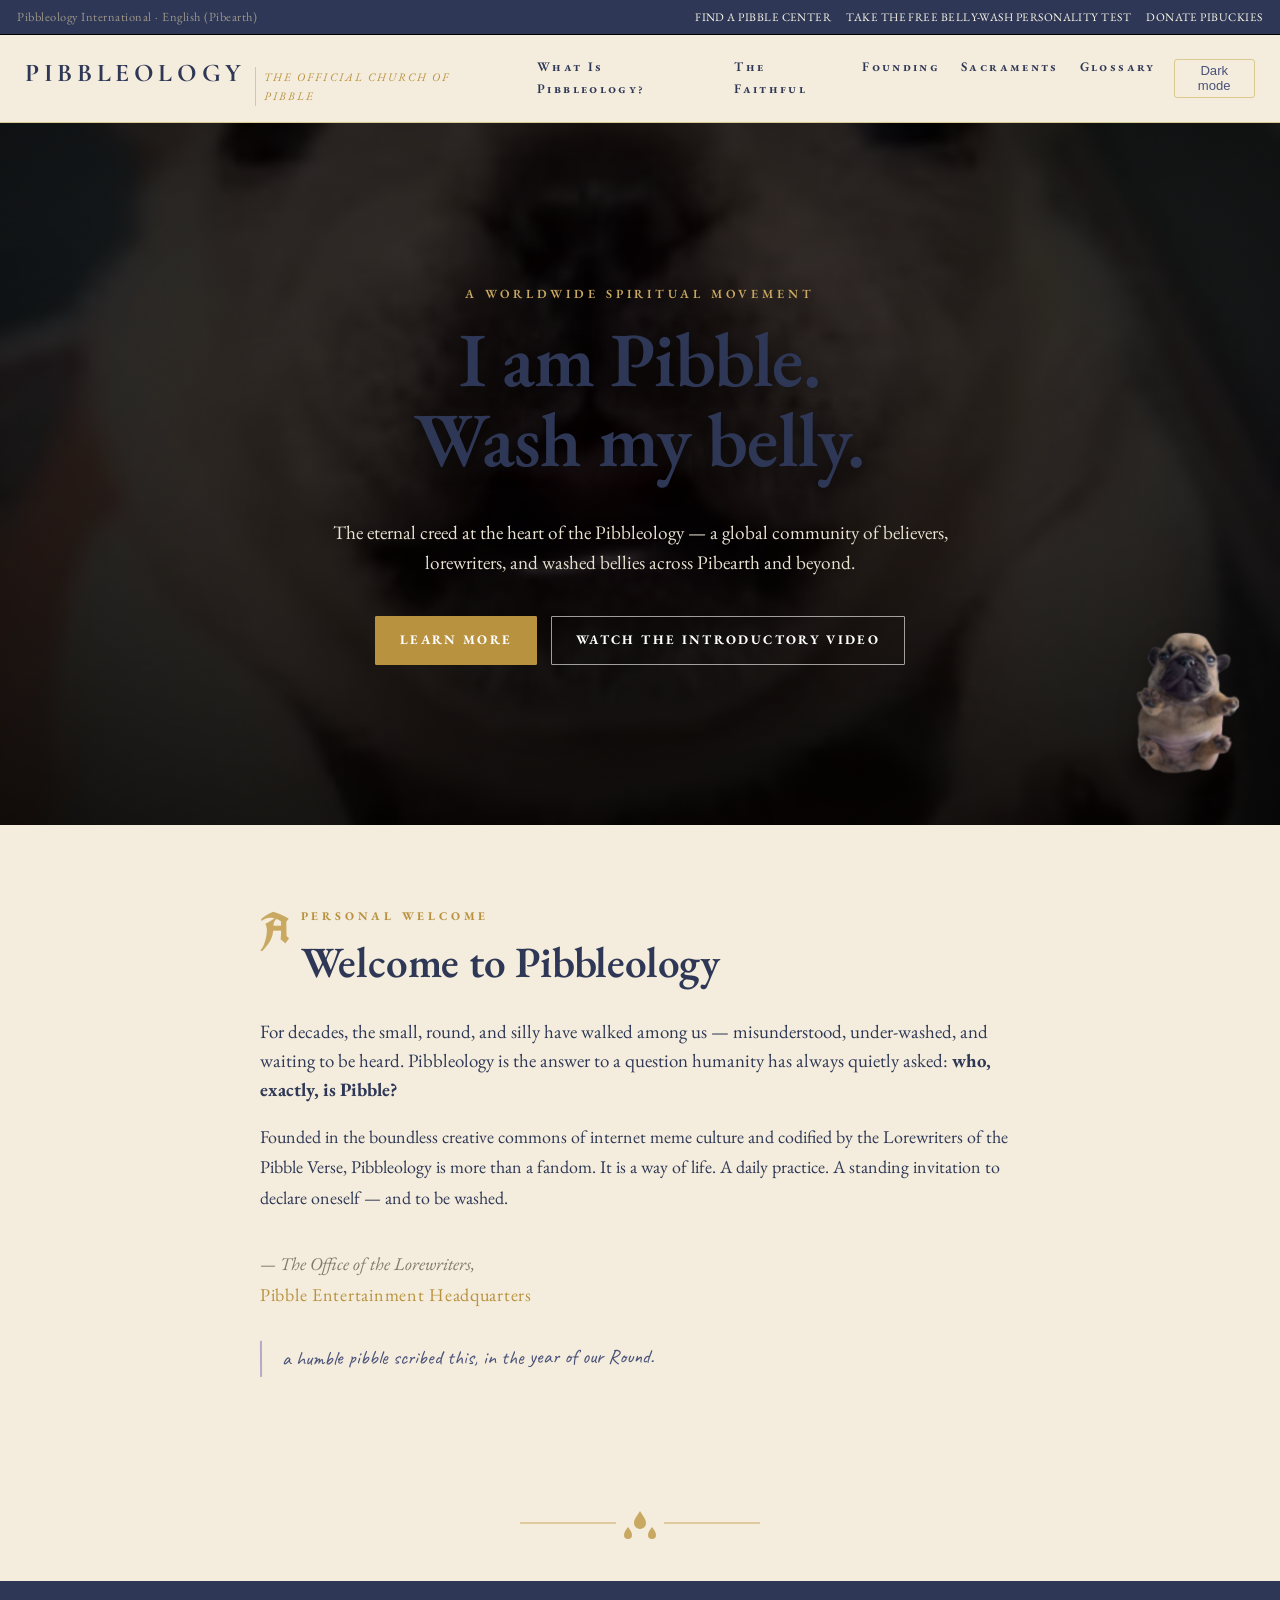
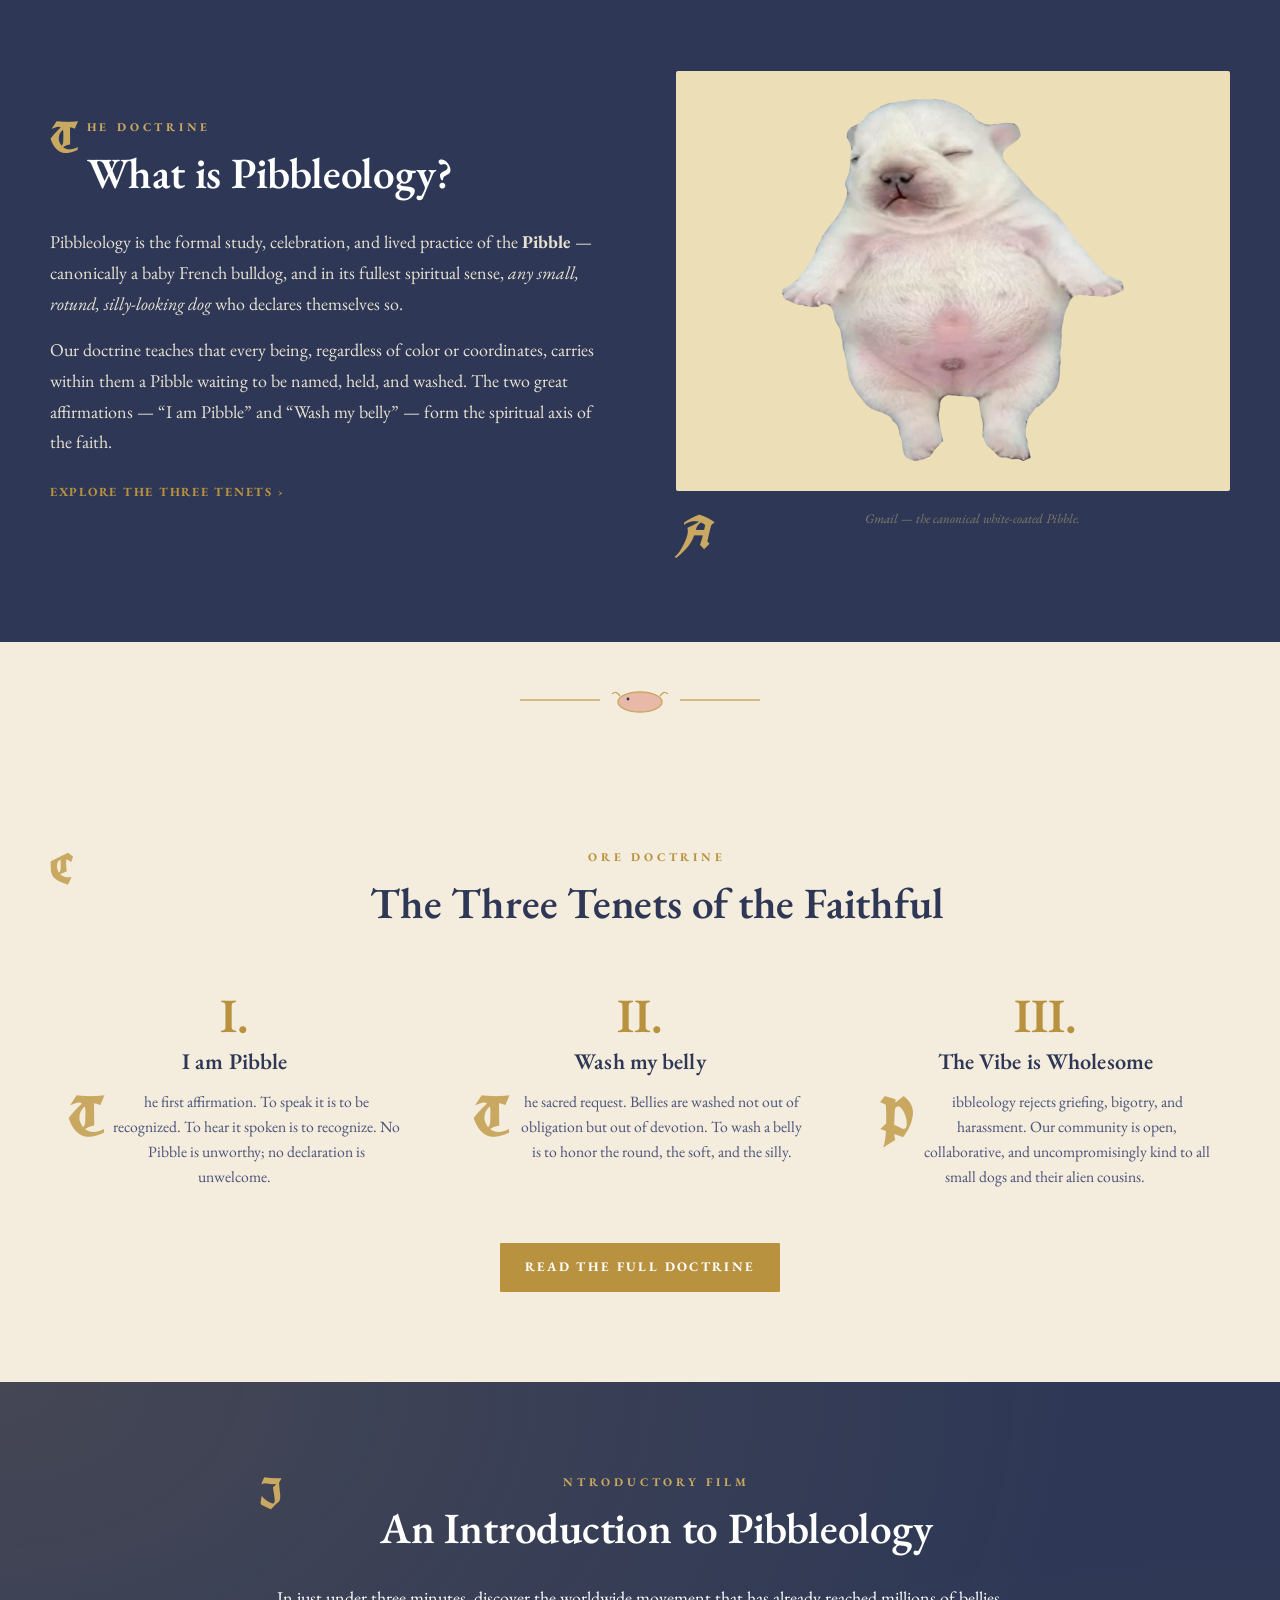
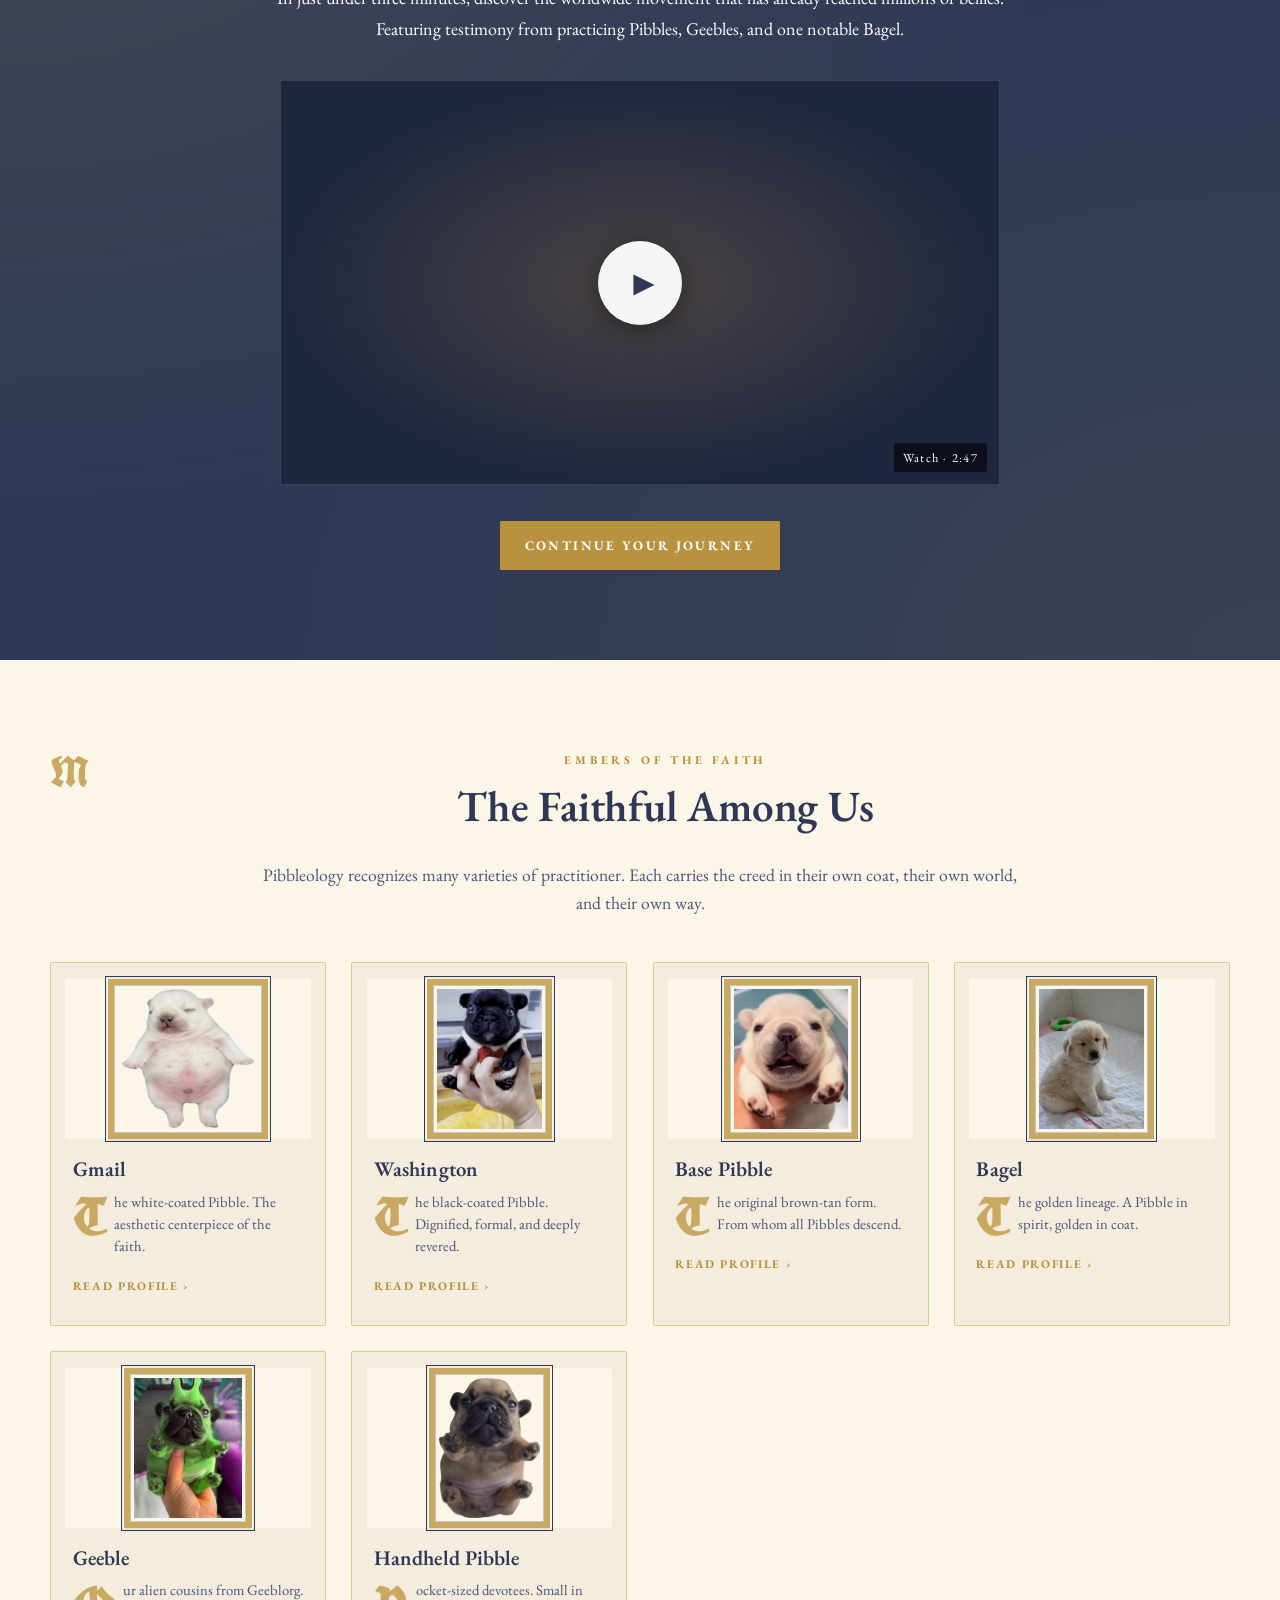
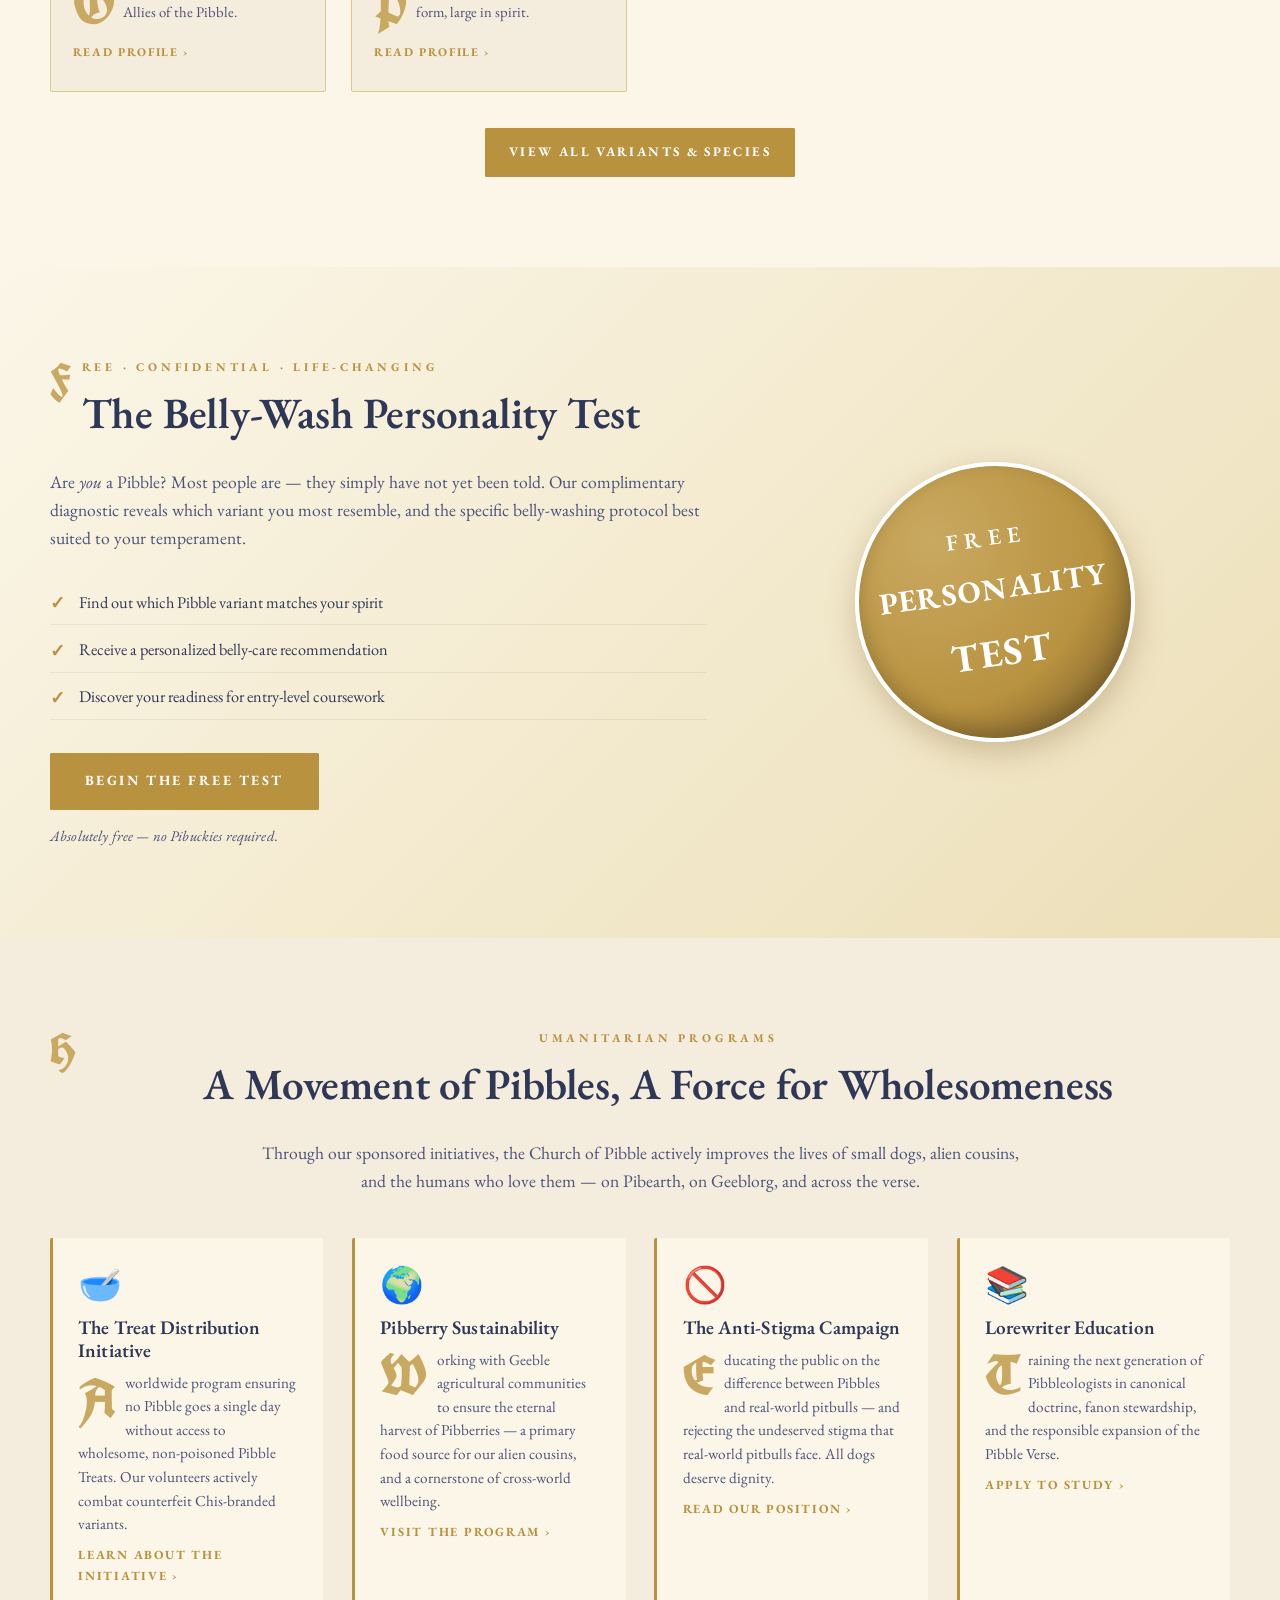
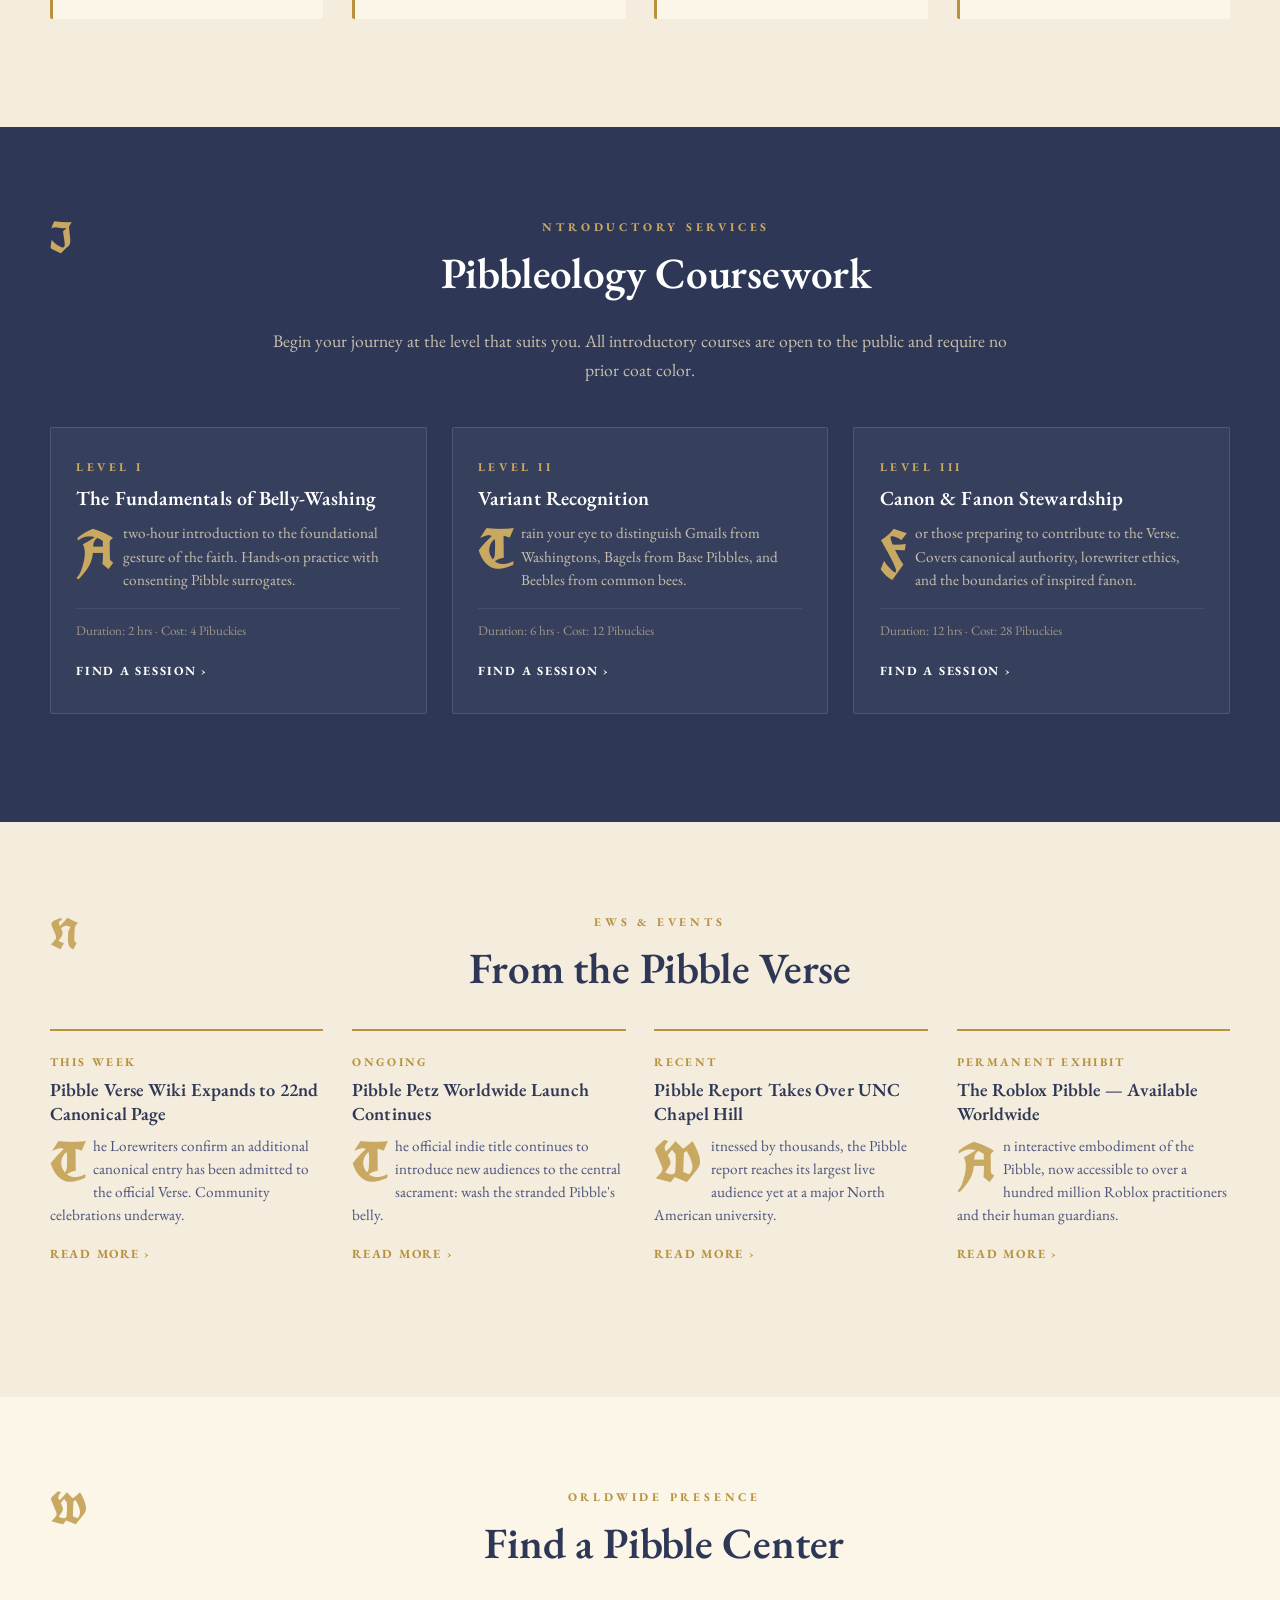
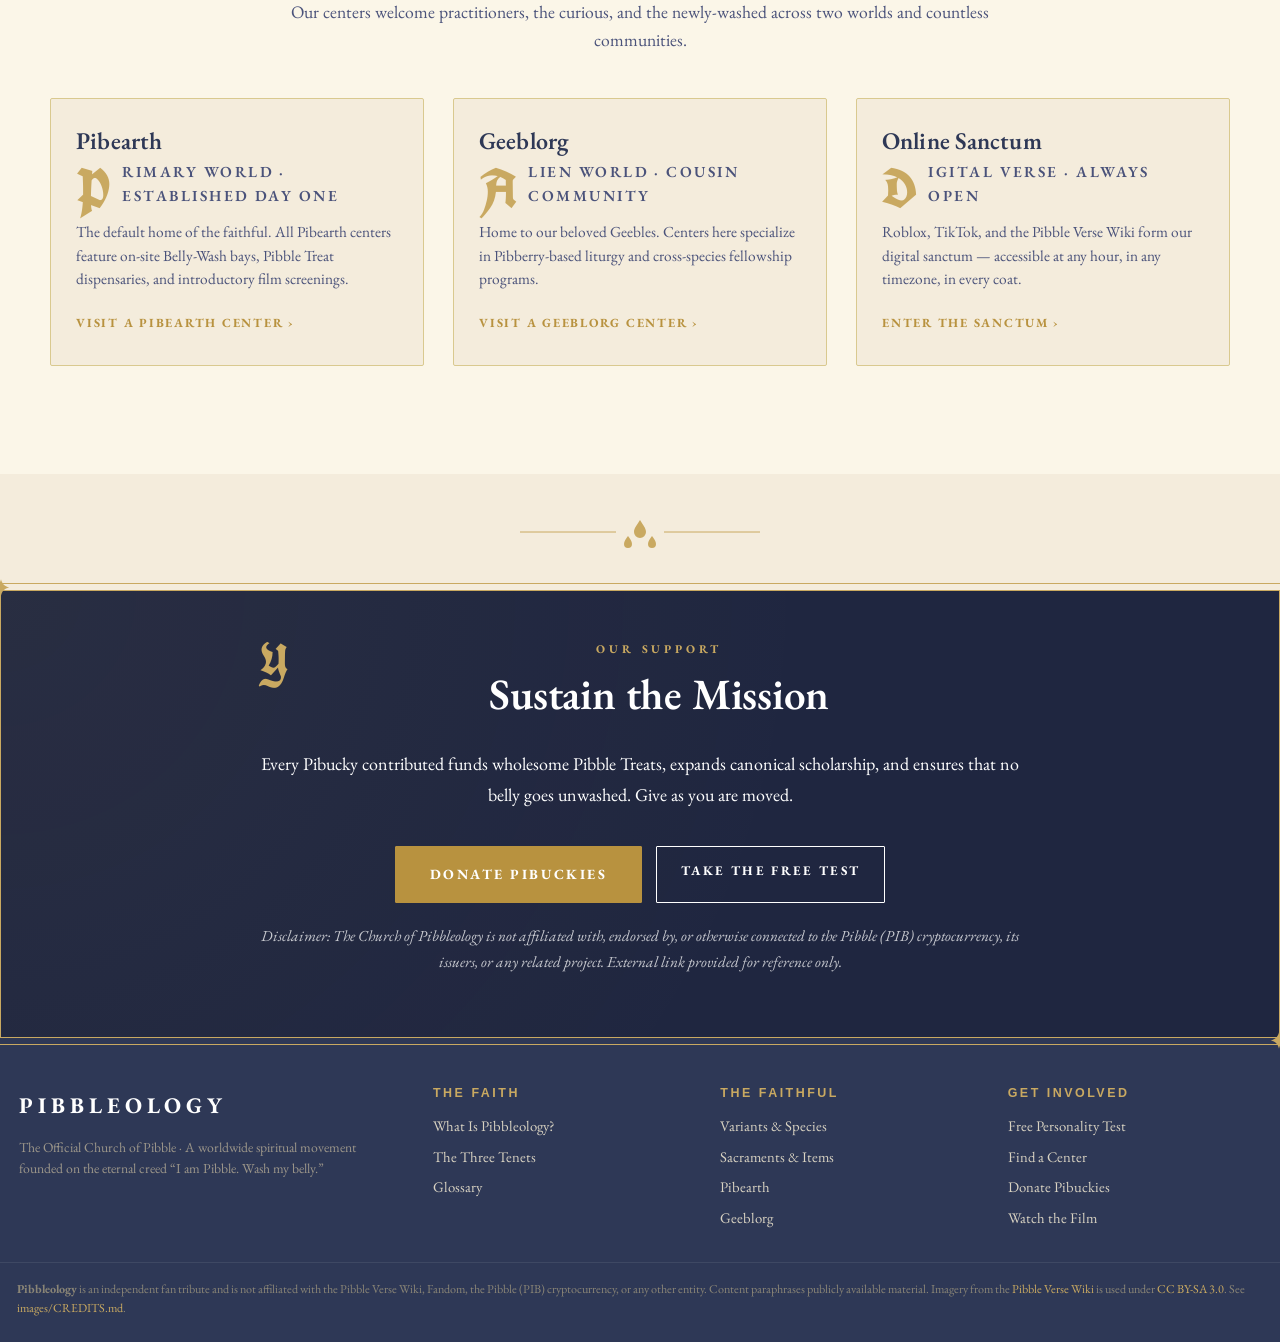
==== commit deb40fec: "Remove incorrect Founders references across the site Drops the homepage "Meet the Founders" section," ====
--- a/index.html
+++ b/index.html
@@ -178,35 +178,6 @@
     </div>
   </section>
 
-  <!-- THE FOUNDERS -->
-  <section class="block block-split reversed" aria-labelledby="founders-h">
-    <div class="block-inner">
-      <div class="split-media">
-        <img src="images/pibble.png" alt="Portrait of the Pibble">
-        <p class="media-caption">The Pibble, as remembered in canonical writings.</p>
-      </div>
-      <div class="split-text">
-        <p class="block-eyebrow">Our Lorewriters</p>
-        <h2 id="founders-h">Meet the Founders</h2>
-        <p>
-          Pibbleology was first set down in writing by two visionary
-          Lorewriters known to the faithful as <strong>OreoGlaggle</strong>
-          and <strong>DOGGOREVOLUTION</strong>. Their early canonical entries
-          — Pibble, Geeble, Pibearth, Geeblorg — remain the foundation upon
-          which all subsequent revelation stands.
-        </p>
-        <p>
-          Today, their writings are stewarded by a worldwide network of
-          contributors who maintain canon, expand fanon, and protect the
-          purity of the creed.
-        </p>
-        <a class="cta-inline" href="lore-timeline.html">About the Founders &rsaquo;</a>
-      </div>
-    </div>
-  </section>
-
-  <hr class="stained" aria-hidden="true">
-
   <!-- THE FAITHFUL -->
   <section class="block block-tan" aria-labelledby="faithful-h">
     <div class="block-inner">
@@ -487,7 +458,6 @@
       <ul>
         <li><a href="#what-is">What Is Pibbleology?</a></li>
         <li><a href="#tenets">The Three Tenets</a></li>
-        <li><a href="lore-timeline.html">The Founders</a></li>
         <li><a href="glossary.html">Glossary</a></li>
       </ul>
     </div>
--- a/style.css
+++ b/style.css
@@ -2403,8 +2403,7 @@
 /* === Gilt-framed images === */
 .gilt-frame,
 .profile-row img,
-.member-card img,
-.founder-card img {
+.member-card img {
   border: 6px solid var(--accent);
   outline: 1px solid var(--ink);
   outline-offset: 2px;
@@ -2571,3 +2570,42 @@
 @media (max-width: 640px) {
   .bouncing-pibble { width: 96px; height: 96px; }
 }
+
+/* ---------- Geeble Explosion + Fake Restart ---------- */
+.geeble-shake { animation: geeble-shake .45s cubic-bezier(.36,.07,.19,.97) both; }
+@keyframes geeble-shake {
+  10%, 90%  { transform: translate3d(-2px, 0, 0); }
+  20%, 80%  { transform: translate3d(4px, 0, 0); }
+  30%, 50%, 70% { transform: translate3d(-8px, 2px, 0); }
+  40%, 60%  { transform: translate3d(8px, -2px, 0); }
+}
+.geeble-flash {
+  position: fixed; inset: 0; z-index: 99998;
+  background: radial-gradient(circle at center, #fff 0%, #ffe680 35%, #ff7a18 65%, #6a1f00 100%);
+  opacity: 0; pointer-events: none;
+  animation: geeble-flash .9s ease-out forwards;
+}
+@keyframes geeble-flash {
+  0%   { opacity: 0; transform: scale(.2); }
+  15%  { opacity: 1; transform: scale(1.05); }
+  60%  { opacity: 1; transform: scale(1); background: #000; }
+  100% { opacity: 1; background: #000; transform: scale(1); }
+}
+.geeble-blackout {
+  position: fixed; inset: 0; z-index: 99999;
+  background: #000; color: #c9c9c9;
+  font-family: ui-monospace, Menlo, Consolas, monospace;
+  display: flex; flex-direction: column; align-items: center; justify-content: center;
+  gap: 18px; text-align: center; padding: 20px;
+}
+.geeble-blackout .geeble-logo {
+  width: 84px; height: 84px; border: 3px solid #444; border-top-color: #8bd17c;
+  border-radius: 50%; animation: geeble-spin 1s linear infinite;
+}
+@keyframes geeble-spin { to { transform: rotate(360deg); } }
+.geeble-blackout .geeble-msg { font-size: 14px; letter-spacing: .08em; opacity: .85; }
+.geeble-blackout .geeble-sub { font-size: 11px; opacity: .55; max-width: 520px; }
+.geeble-blackout .geeble-cursor::after {
+  content: "_"; animation: geeble-blink 1s steps(1) infinite;
+}
+@keyframes geeble-blink { 50% { opacity: 0; } }
